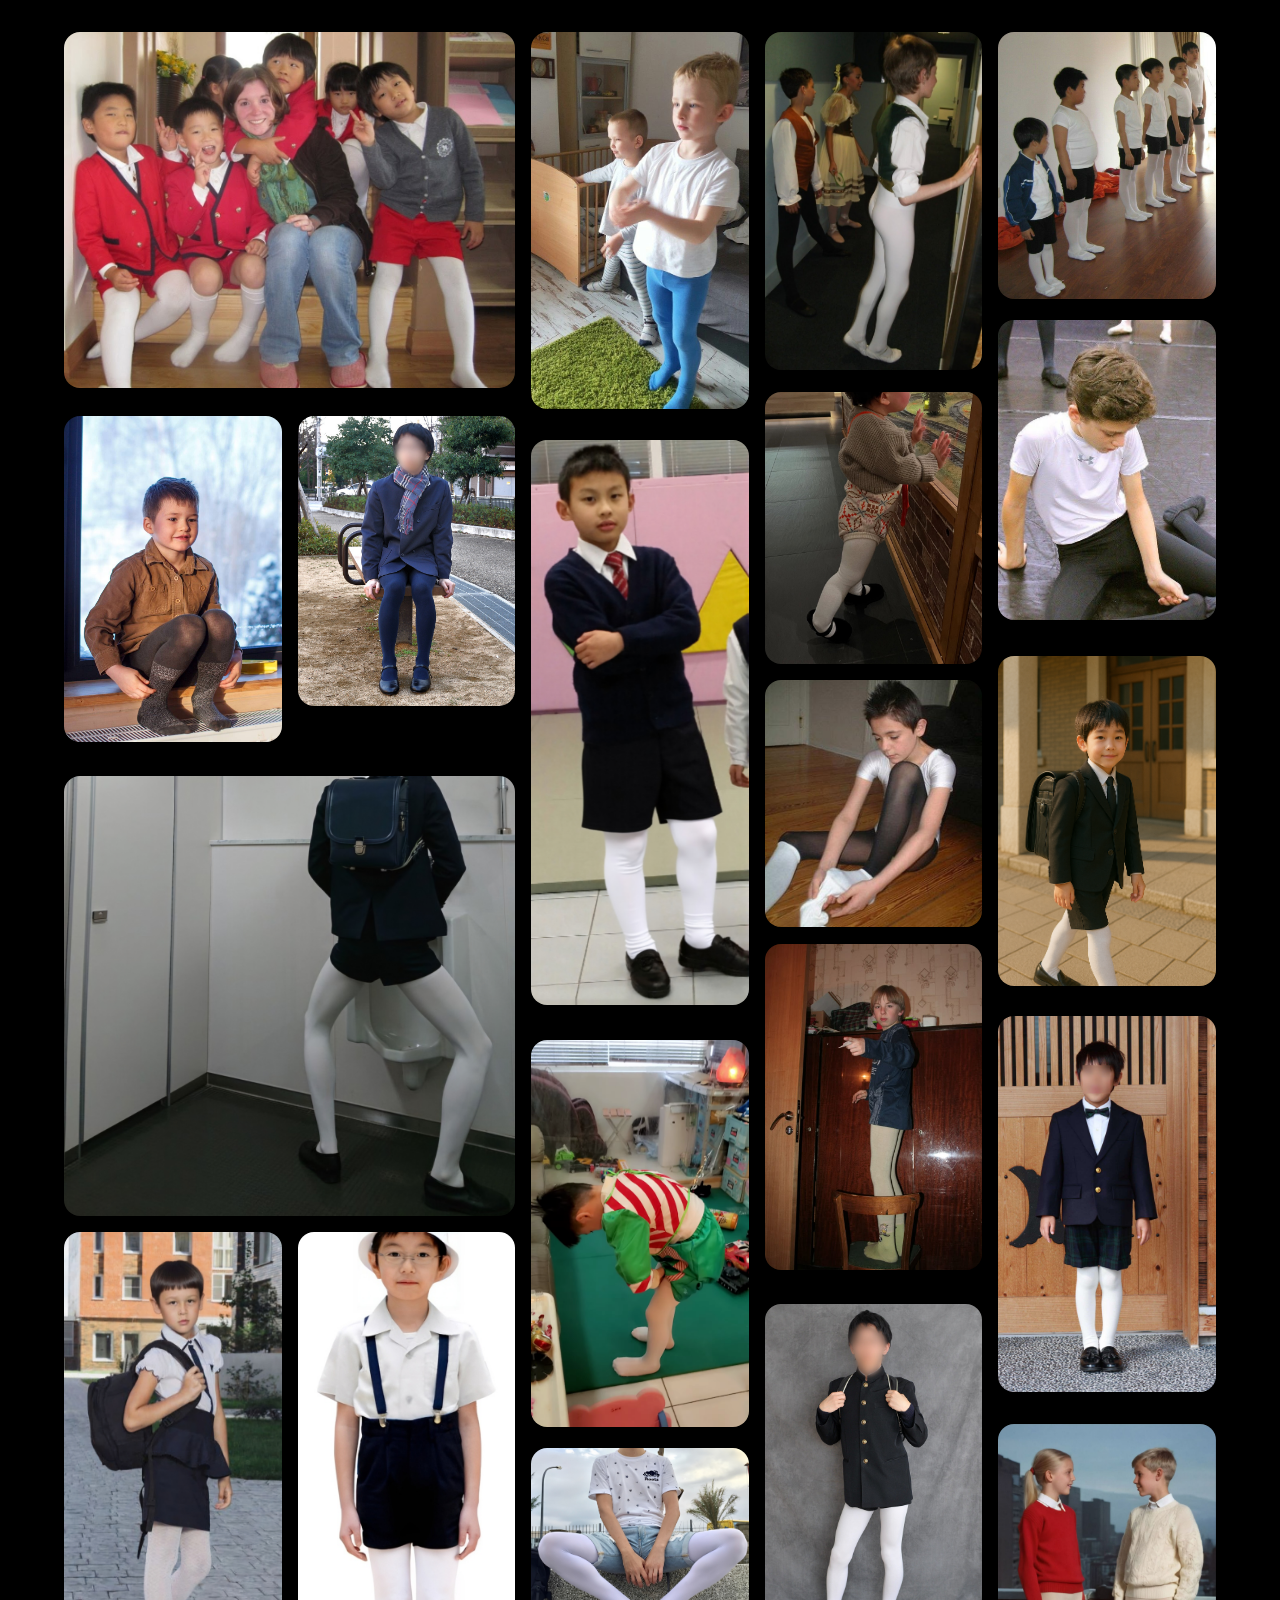
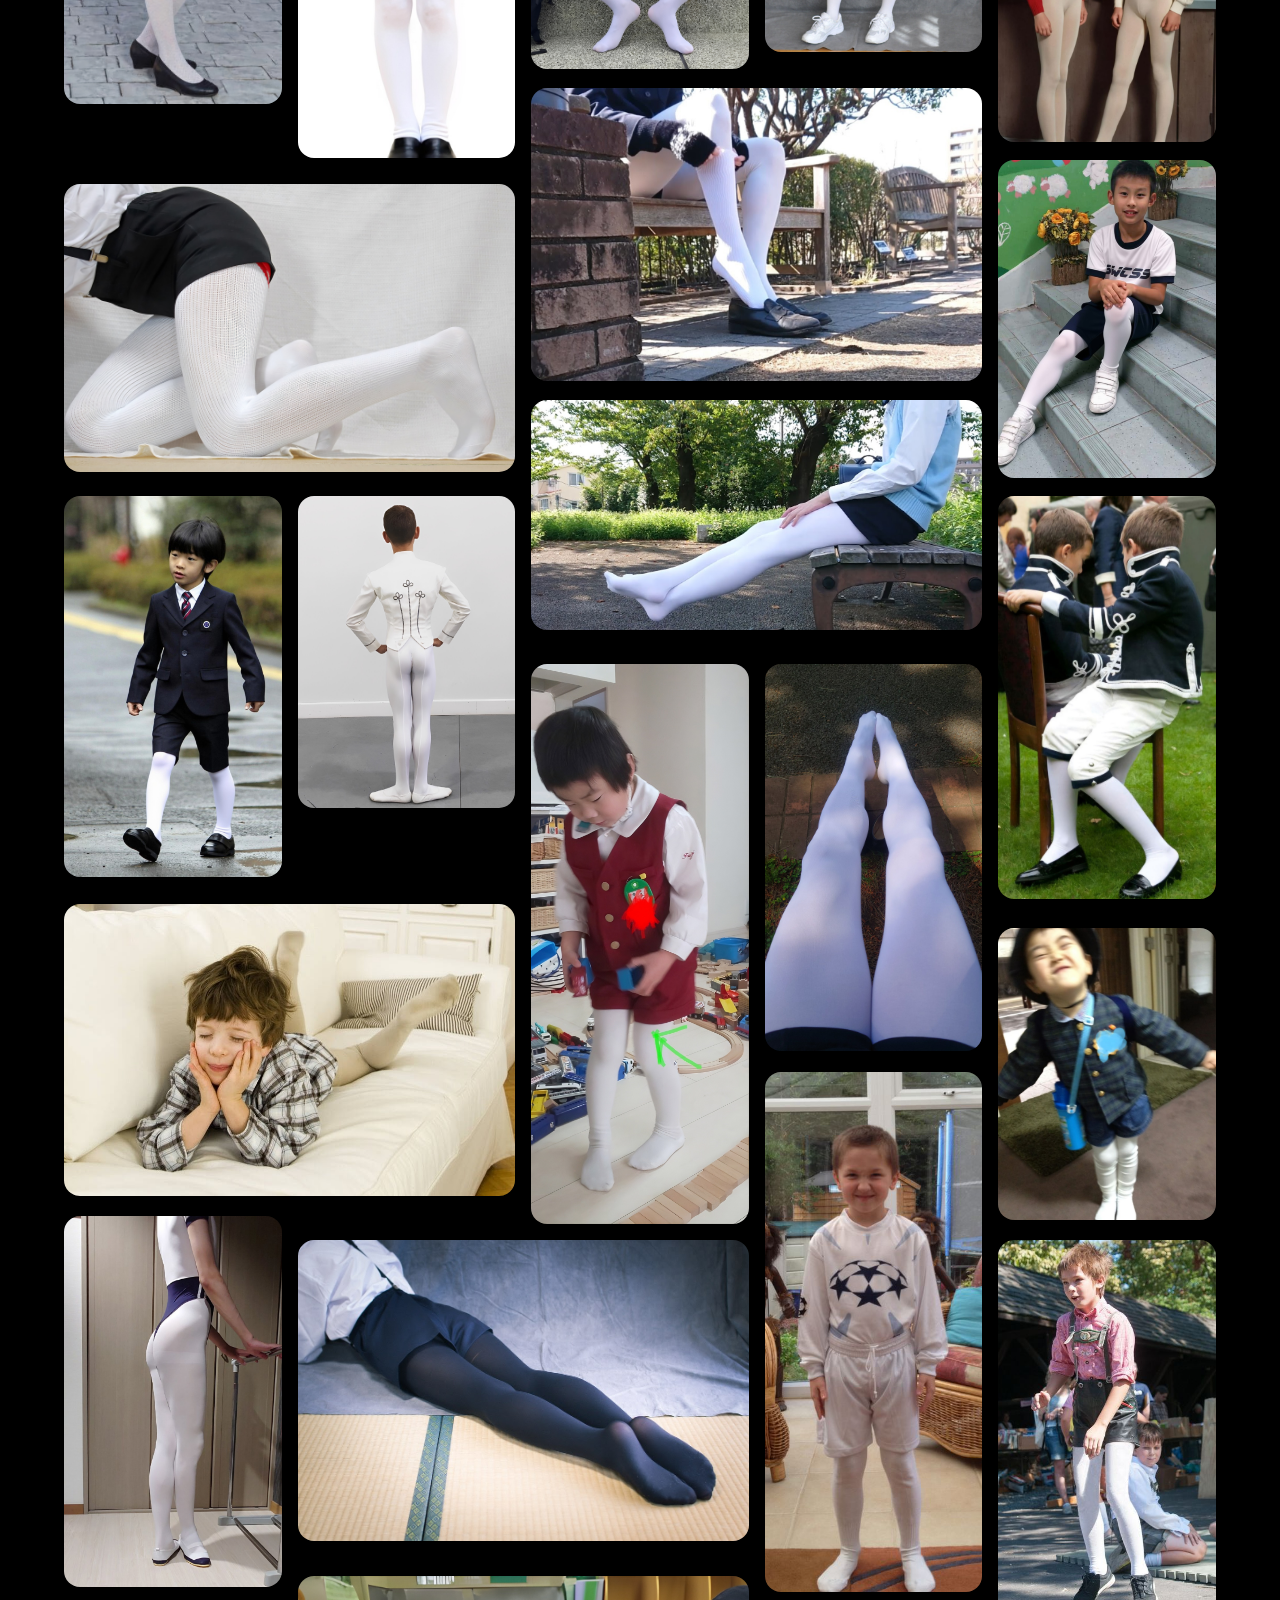
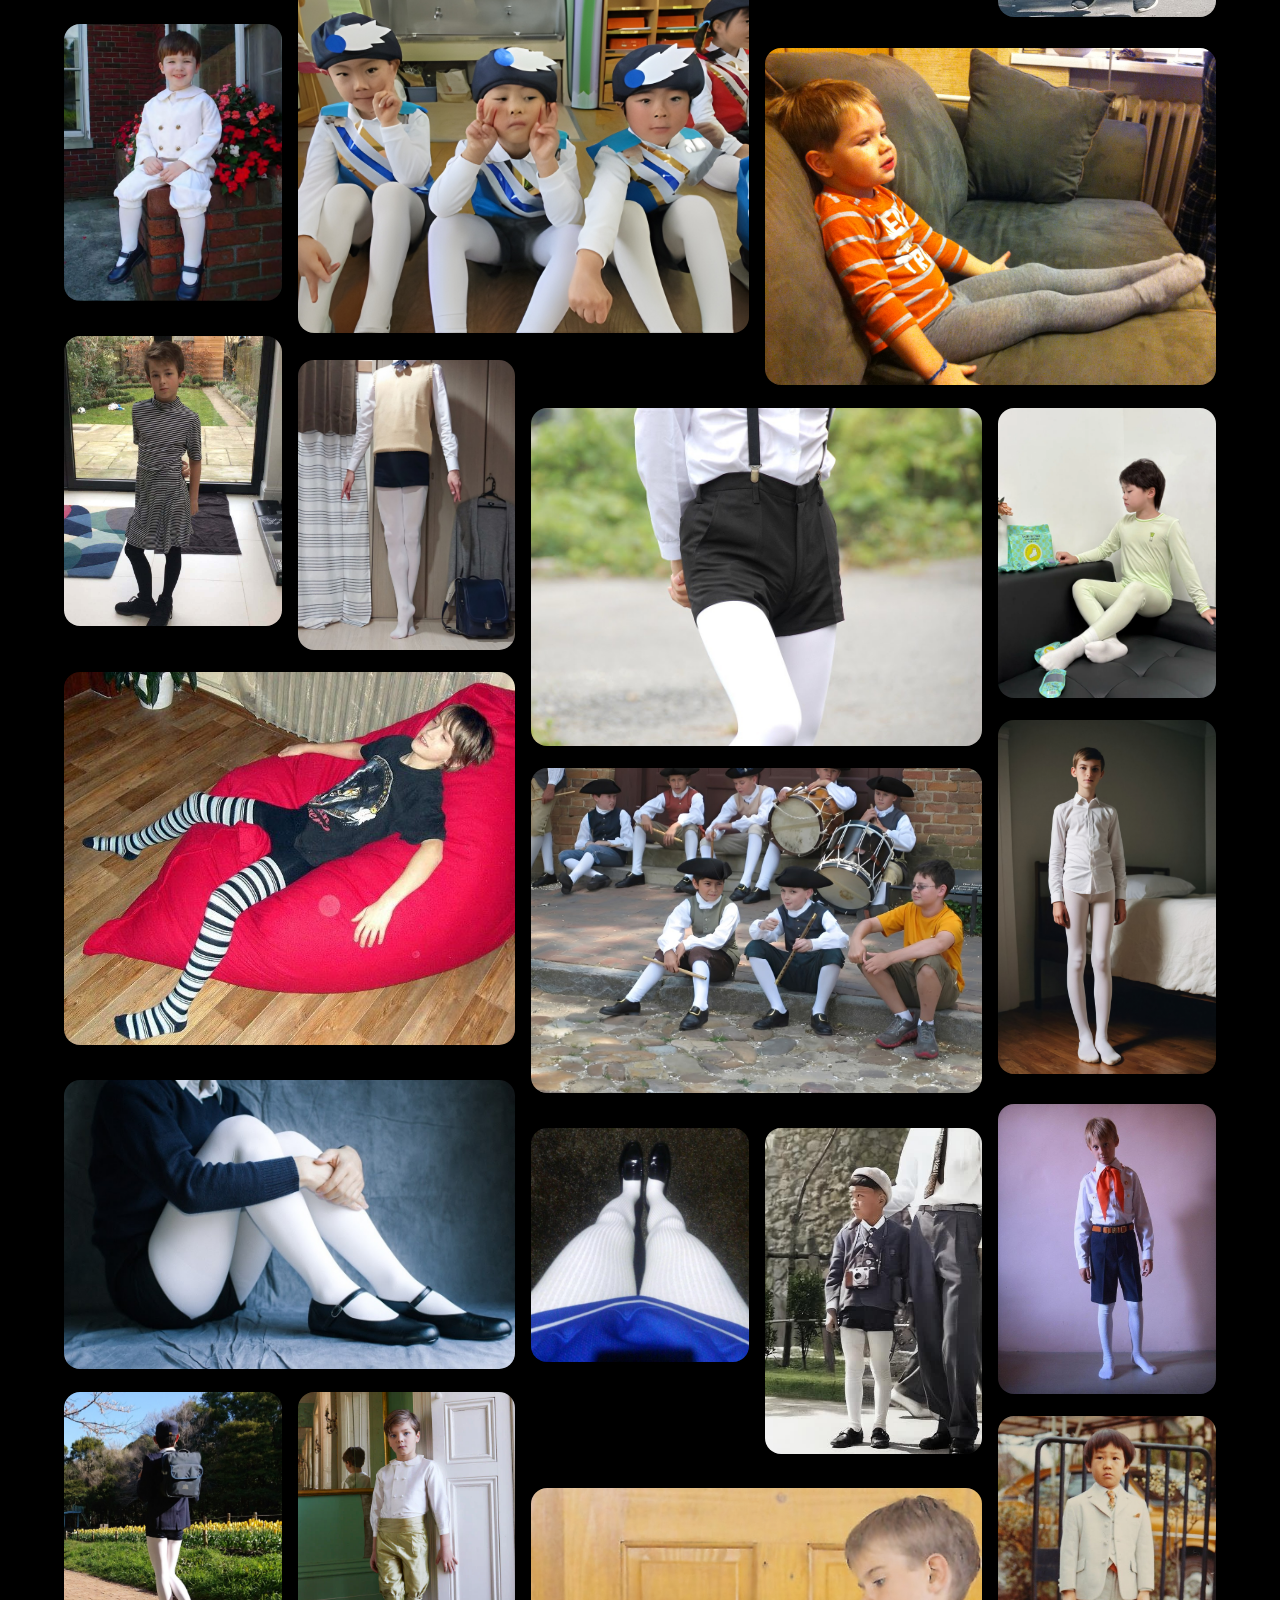
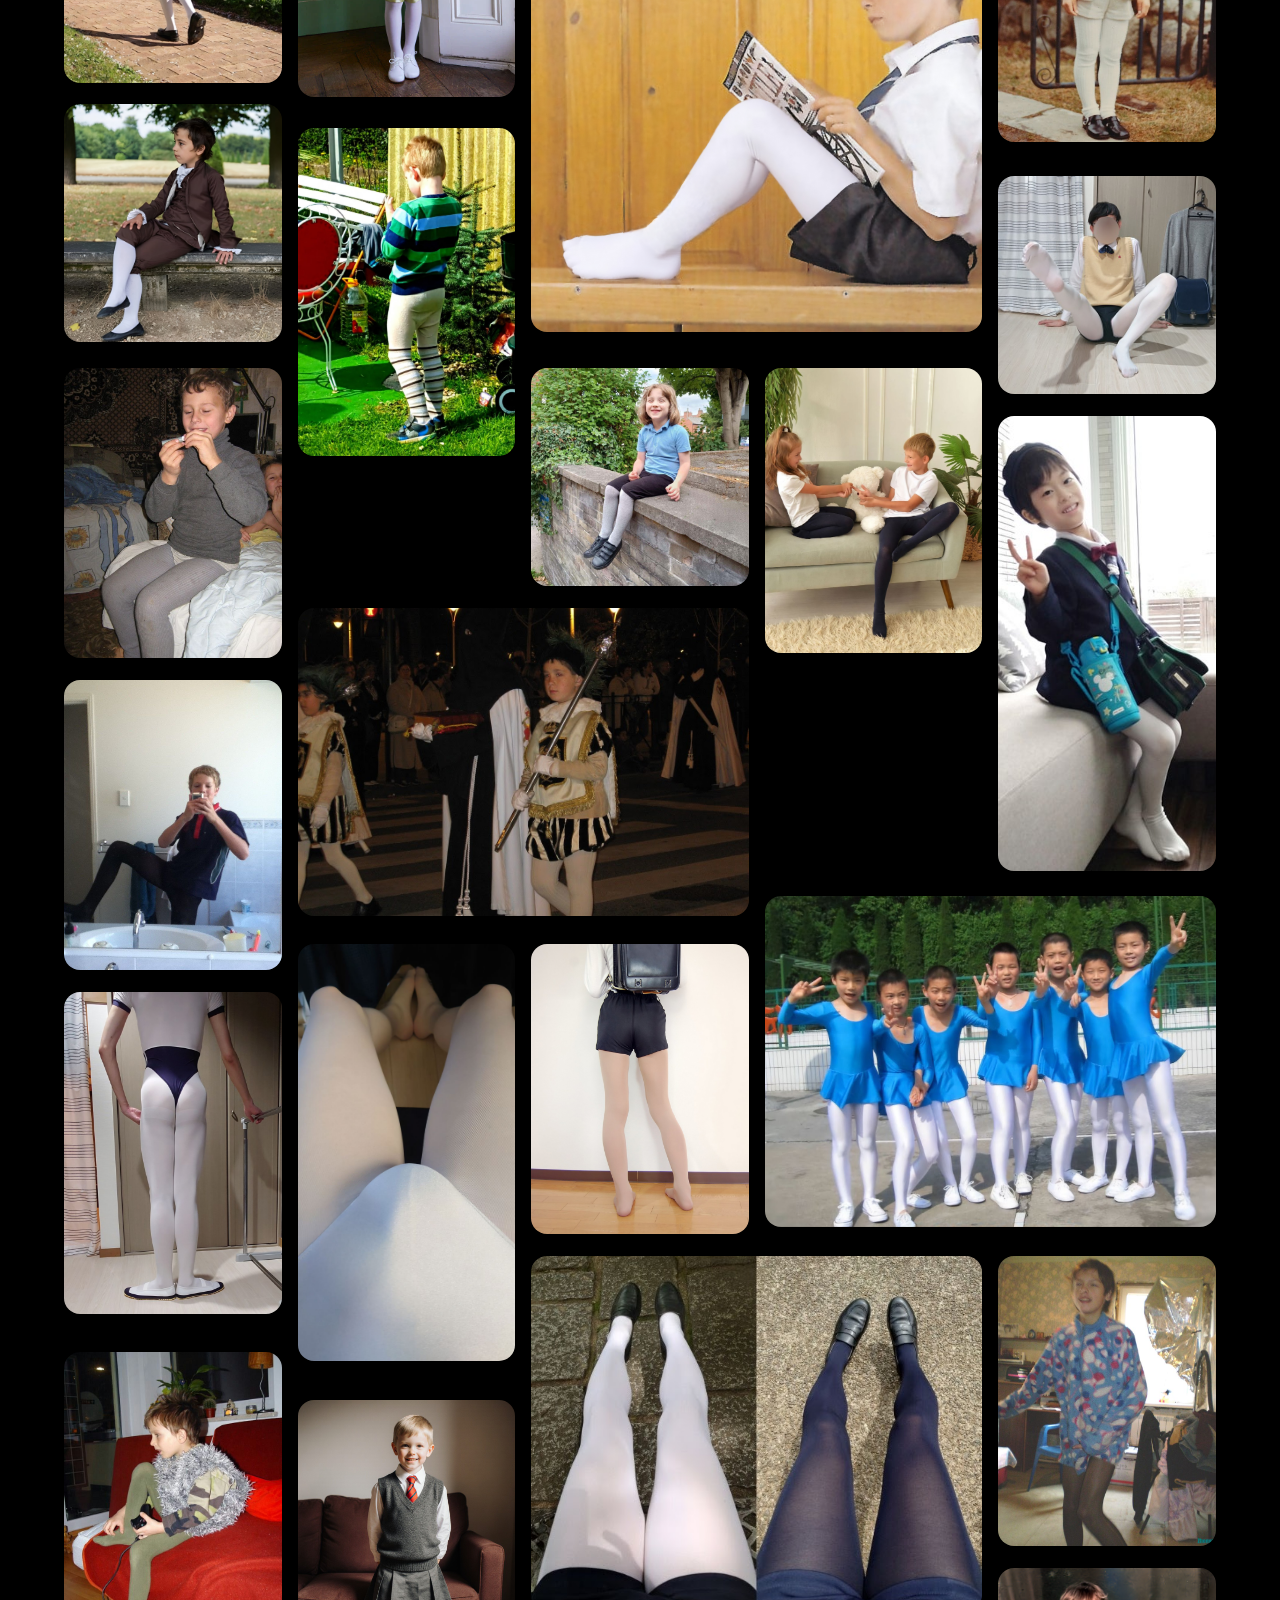
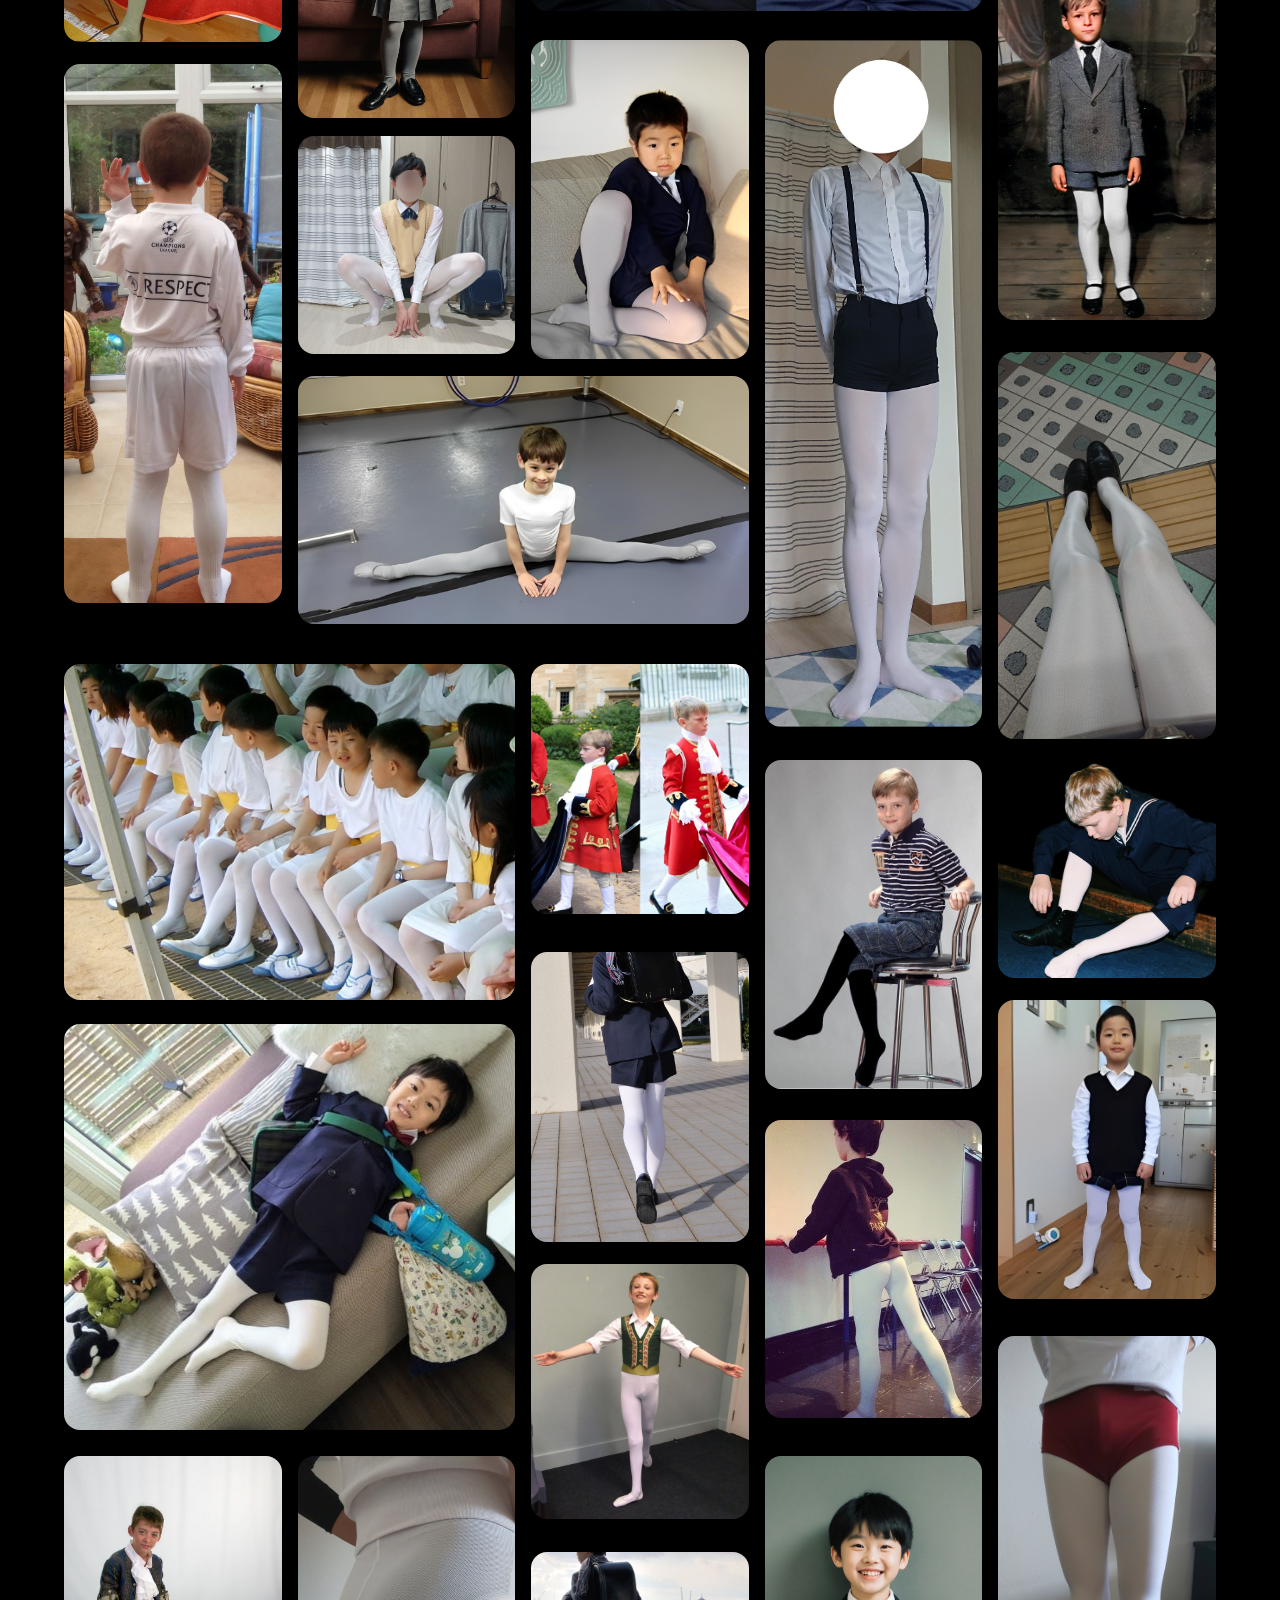
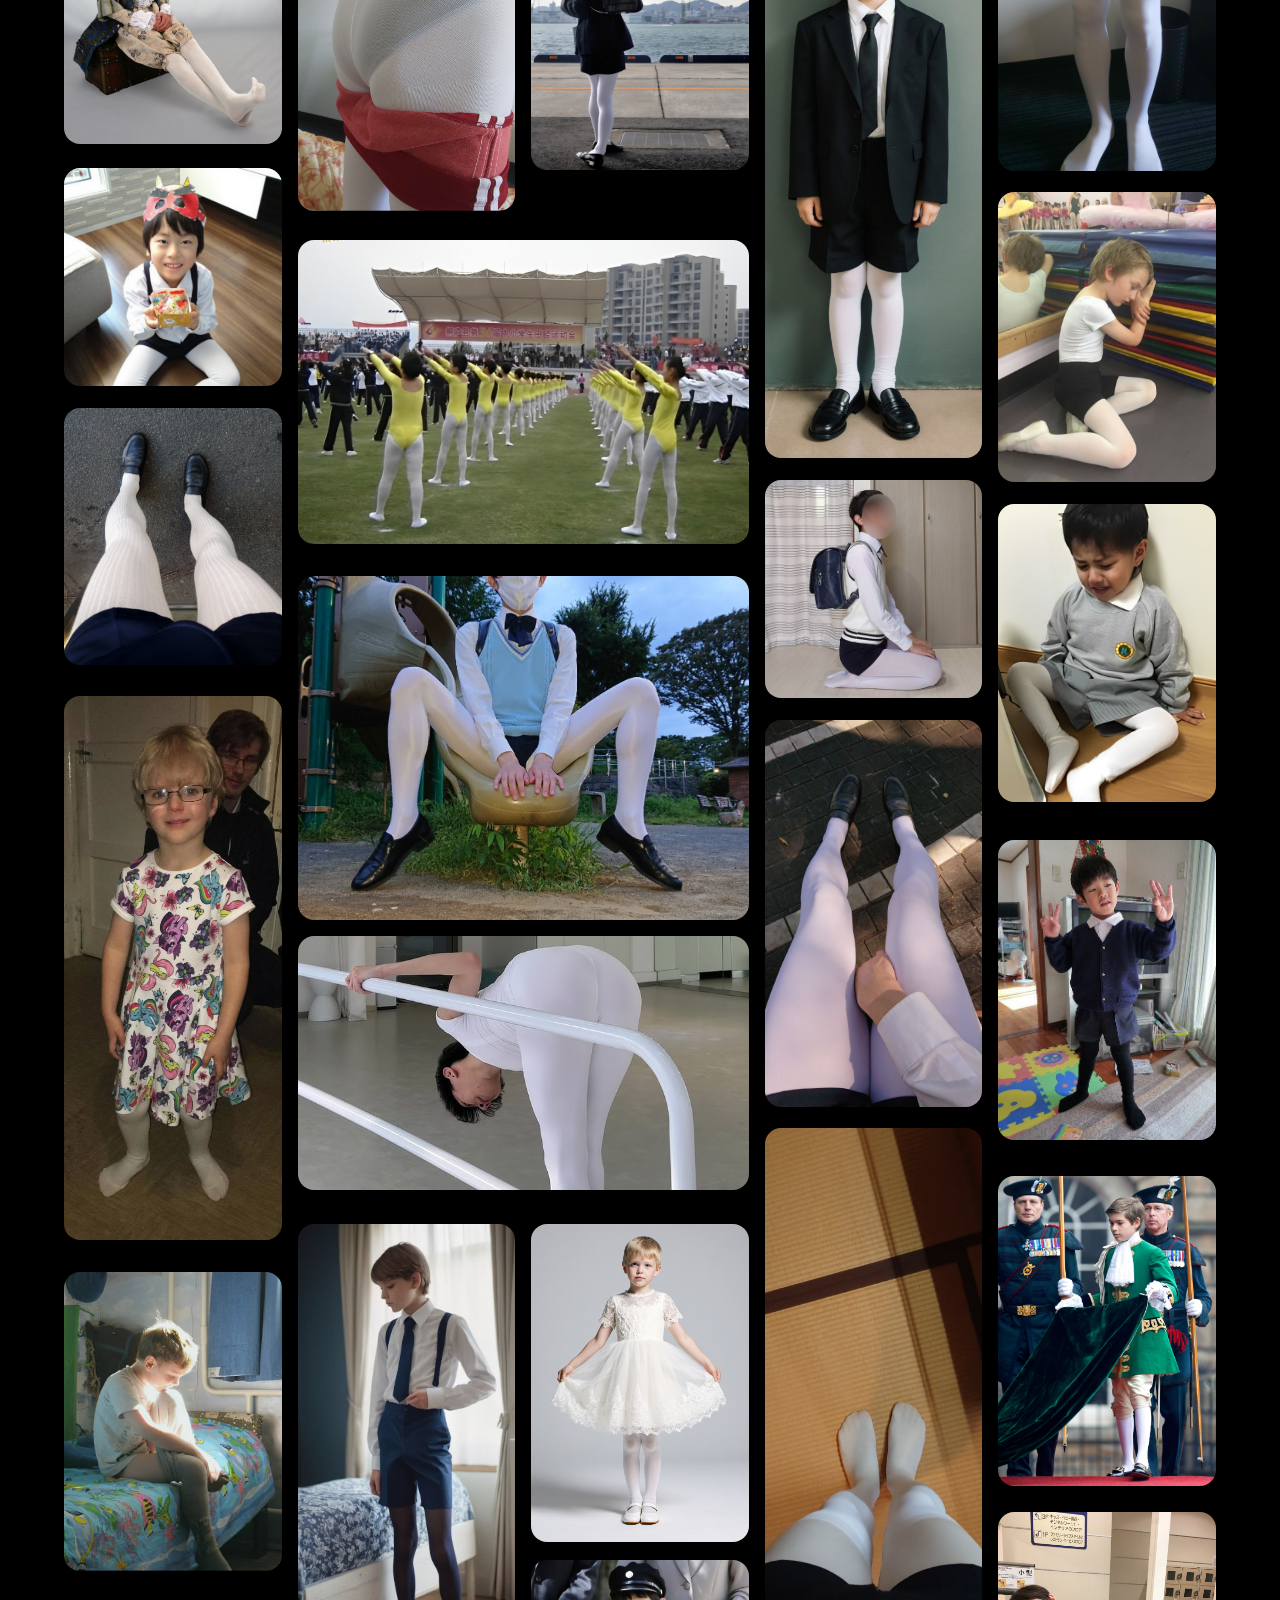
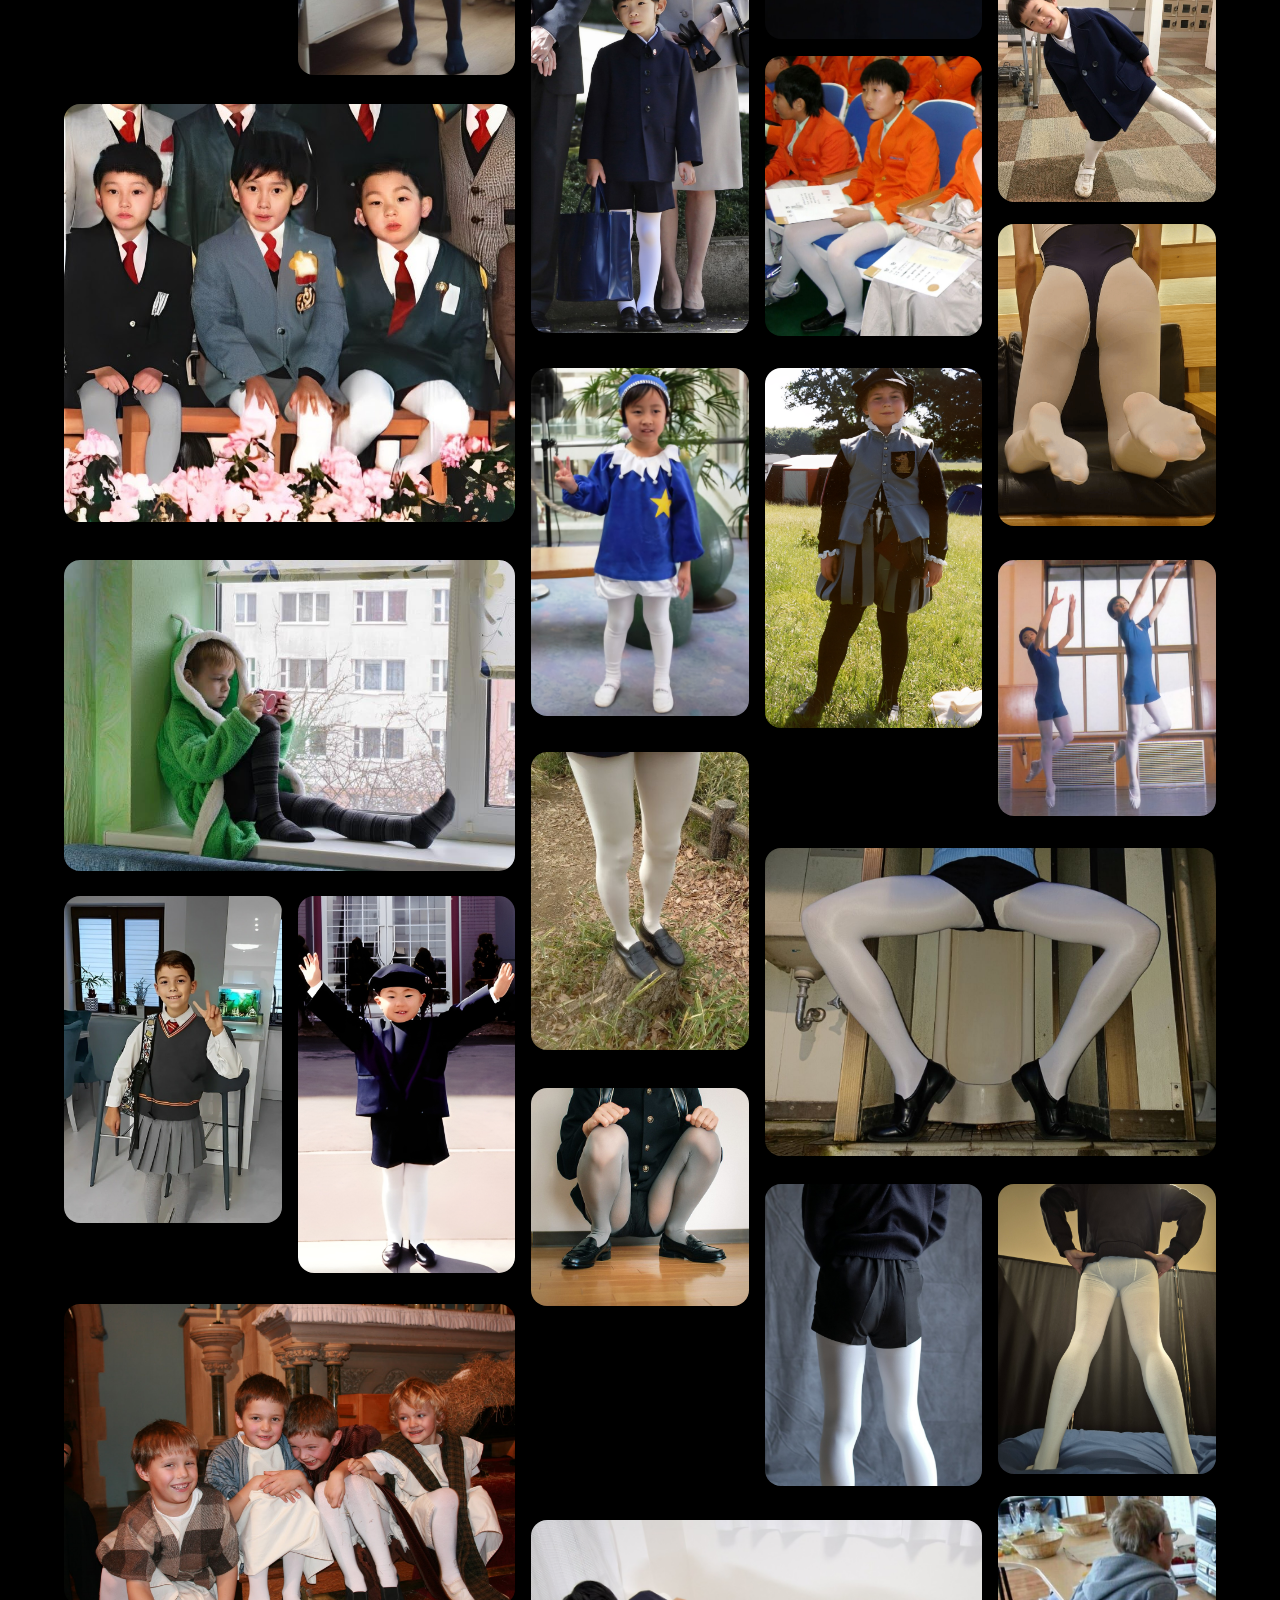
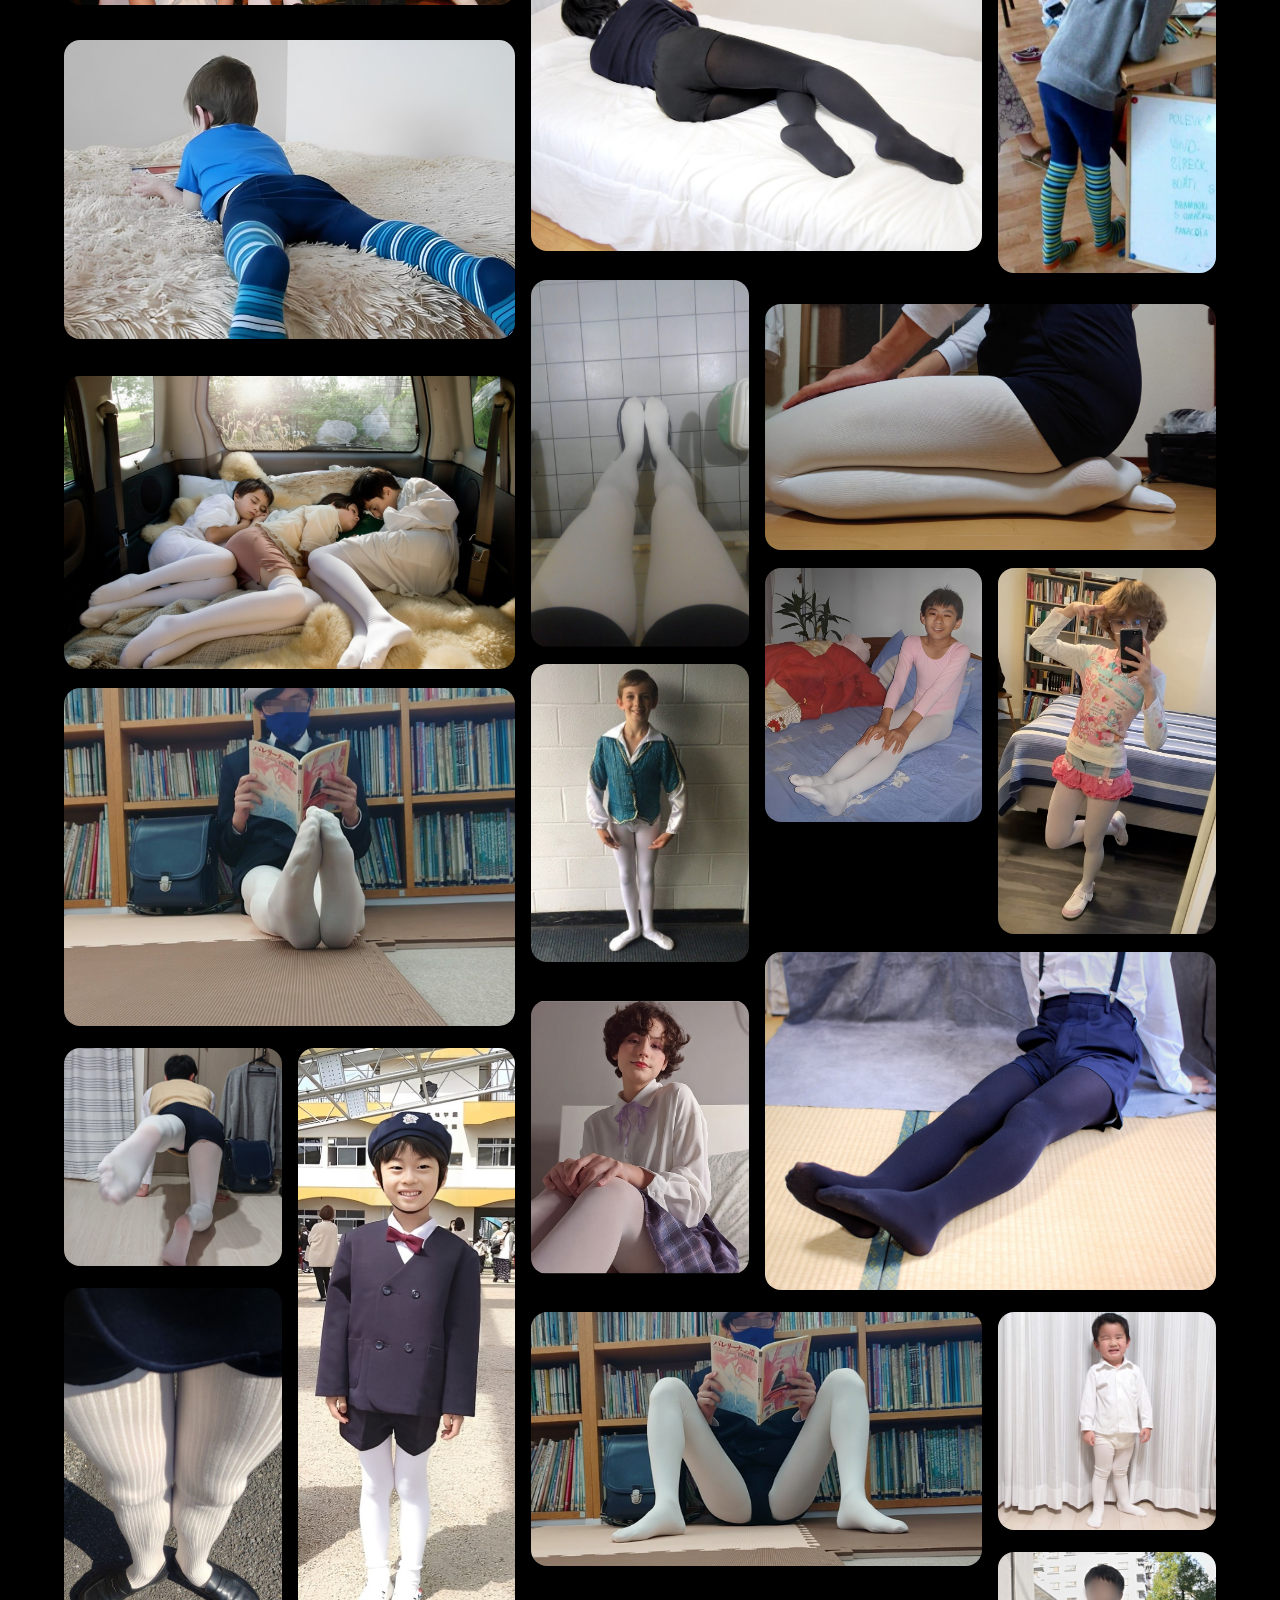
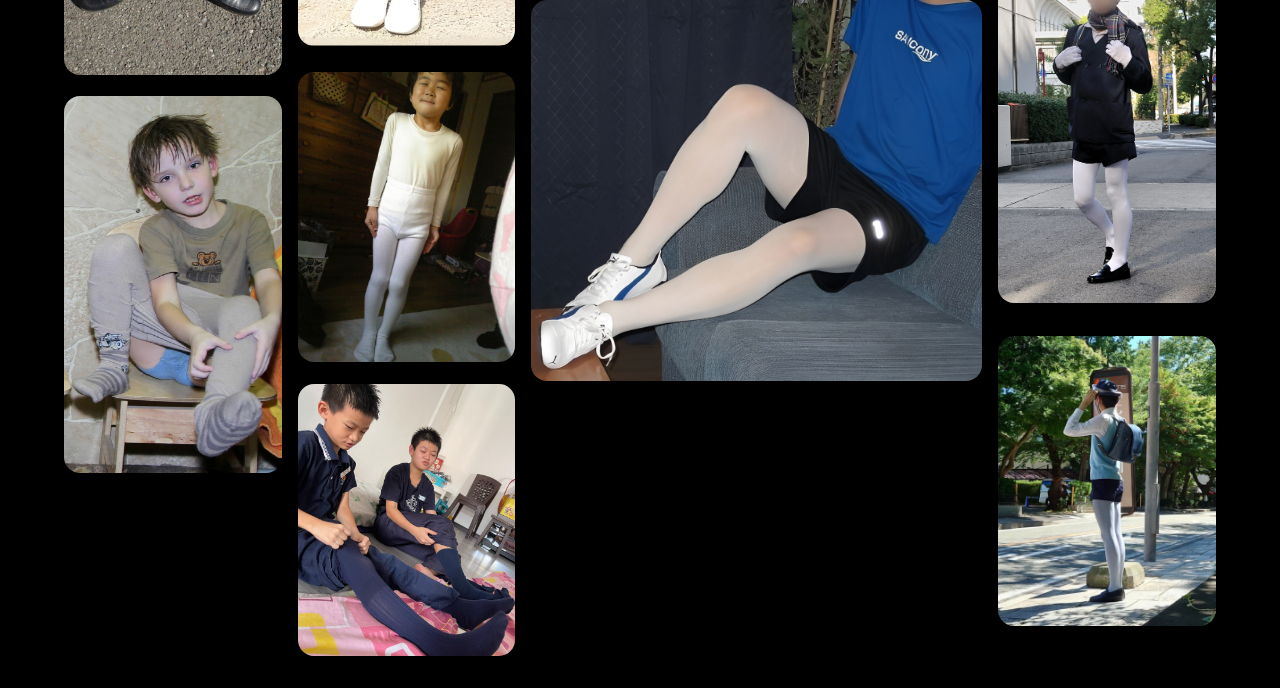
==== index.html @ 7d0222c0 "Update index.html" ====
<!DOCTYPE html>
<html lang="en">
    <head>
        <meta charset="utf-8">
        <meta name="viewport" content="width=device-width, initial-scale=1">
        <title>Boy Tights</title>
        <link rel="icon" type="x-icon" href="/images/icon.png">
        <style>
            * {
                margin: 0;
                padding: 0;
                box-sizing: border-box;
            }

            body {
                background: black;
                font-family: system-ui, sans-serif;
            }

            .app {
                width: 90vw;
                margin: 2rem auto;
            }

            .card {
                display: grid;
                grid-template-columns: repeat(auto-fit, minmax(12rem, 1fr));
                gap: 1rem;
                max-width: clamp(60rem, 90vw, 88rem);
                margin-inline: auto;
                grid-auto-rows: 8px;
                grid-auto-flow: dense;
                will-change: contents;
            }

            .card img {
                width: 100%;
                height: auto;
                display: block;
                border-radius: 1rem;
                transition: transform .2s ease-in-out;
                user-select: none;
                opacity: 1;
            }

            .card img:hover {
                transform: scale(1.025);
                cursor: pointer;
            }

            .landscape {
                grid-column: span 2;
            }

            @media (max-width: 28rem) {
                .landscape {
                    grid-column: span 1;
                }
            }

            .notify {
                position: fixed;
                top: 0;
                left: 50%;
                transform: translate(-50%, -150%);
                background: white;
                color: black;
                padding: .5rem 1.15rem;
                border-radius: 999px;
                box-shadow: 0 8px 20px rgba(0, 0, 0, .35);
                transition: transform 420ms cubic-bezier(.22, .9, .3, 1), opacity 300ms ease;
                opacity: 0;
                z-index: 9999;
                pointer-events: none;
                font-size: .95rem;
                line-height: 1;
                display: inline-flex;
                align-items: center;
                gap: .05rem;
                will-change: transform, opacity;
                font-weight: 400;
            }

            .notify.show {
                transform: translate(-50%, 8px);
                opacity: 1;
            }

            .notify .count {
                font-weight: inherit;
                min-width: 1rem;
                text-align: center;
                display: inline-block;
                font-variant-numeric: tabular-nums;
                font-feature-settings: "tnum";
            }

            @media (max-width: 420px) {
                .notify {
                    font-size: .85rem;
                    padding: .45rem .9rem;
                }
            }
        </style>
    </head>
    <body>
        <div class="app">
            <div class="card">
                <img src="/images/img-00001.jpg">
                <img src="/images/img-00002.png">
                <img src="/images/img-00003.jpg">
                <img src="/images/img-00004.jpg">
                <img src="/images/img-00005.png">
                <img src="/images/img-00006.png">
                <img src="/images/img-00007.jpg">
                <img src="/images/img-00008.jpg">
                <img src="/images/img-00009.png">
                <img src="/images/img-00010.jpg">
                <img src="/images/img-00011.jpg">
                <img src="/images/img-00012.jpg">
                <img src="/images/img-00013.png">
                <img src="/images/img-00014.png">
                <img src="/images/img-00015.png">
                <img src="/images/img-00016.png">
                <img src="/images/img-00017.png">
                <img src="/images/img-00018.png">
                <img src="/images/img-00019.jpg">
                <img src="/images/img-00020.png">
                <img src="/images/img-00021.png">
                <img src="/images/img-00022.jpg">
                <img src="/images/img-00023.png">
                <img src="/images/img-00024.jpg">
                <img src="/images/img-00025.png">
                <img src="/images/img-00026.png">
                <img src="/images/img-00027.png">
                <img src="/images/img-00028.jpg">
                <img src="/images/img-00029.png">
                <img src="/images/img-00030.png">
                <img src="/images/img-00031.png">
                <img src="/images/img-00032.png">
                <img src="/images/img-00033.png">
                <img src="/images/img-00034.png">
                <img src="/images/img-00035.jpg">
                <img src="/images/img-00036.png">
                <img src="/images/img-00037.png">
                <img src="/images/img-00038.png">
                <img src="/images/img-00039.png">
                <img src="/images/img-00040.jpg">
                <img src="/images/img-00041.png">
                <img src="/images/img-00042.jpg">
                <img src="/images/img-00043.png">
                <img src="/images/img-00044.png">
                <img src="/images/img-00045.png">
                <img src="/images/img-00046.jpg">
                <img src="/images/img-00047.png">
                <img src="/images/img-00048.png">
                <img src="/images/img-00049.png">
                <img src="/images/img-00050.png">
                <img src="/images/img-00051.png">
                <img src="/images/img-00052.jpg">
                <img src="/images/img-00053.jpg">
                <img src="/images/img-00054.png">
                <img src="/images/img-00055.jpg">
                <img src="/images/img-00056.jpg">
                <img src="/images/img-00057.jpg">
                <img src="/images/img-00058.png">
                <img src="/images/img-00059.png">
                <img src="/images/img-00060.png">
                <img src="/images/img-00061.jpg">
                <img src="/images/img-00062.png">
                <img src="/images/img-00063.png">
                <img src="/images/img-00064.png">
                <img src="/images/img-00065.jpg">
                <img src="/images/img-00066.png">
                <img src="/images/img-00067.jpg">
                <img src="/images/img-00068.jpg">
                <img src="/images/img-00069.jpg">
                <img src="/images/img-00070.png">
                <img src="/images/img-00071.png">
                <img src="/images/img-00072.png">
                <img src="/images/img-00073.png">
                <img src="/images/img-00074.jpg">
                <img src="/images/img-00075.png">
                <img src="/images/img-00076.png">
                <img src="/images/img-00077.png">
                <img src="/images/img-00078.png">
                <img src="/images/img-00079.png">
                <img src="/images/img-00080.png">
                <img src="/images/img-00081.jpg">
                <img src="/images/img-00082.jpg">
                <img src="/images/img-00083.jpg">
                <img src="/images/img-00084.jpg">
                <img src="/images/img-00085.jpg">
                <img src="/images/img-00086.jpg">
                <img src="/images/img-00087.jpg">
                <img src="/images/img-00088.jpg">
                <img src="/images/img-00089.jpg">
                <img src="/images/img-00090.jpg">
                <img src="/images/img-00091.jpg">
                <img src="/images/img-00092.jpg">
                <img src="/images/img-00093.jpg">
                <img src="/images/img-00094.jpg">
                <img src="/images/img-00095.jpg">
                <img src="/images/img-00096.jpg">
                <img src="/images/img-00097.jpg">
                <img src="/images/img-00098.jpg">
                <img src="/images/img-00099.jpg">
                <img src="/images/img-00100.jpg">
                <img src="/images/img-00101.jpg">
                <img src="/images/img-00102.jpg">
                <img src="/images/img-00103.jpg">
                <img src="/images/img-00104.jpg">
                <img src="/images/img-00105.jpg">
                <img src="/images/img-00106.jpg">
                <img src="/images/img-00107.jpg">
                <img src="/images/img-00108.jpg">
                <img src="/images/img-00109.jpg">
                <img src="/images/img-00110.jpg">
                <img src="/images/img-00111.jpg">
                <img src="/images/img-00112.jpg">
                <img src="/images/img-00113.jpg">
                <img src="/images/img-00114.jpg">
                <img src="/images/img-00115.jpg">
                <img src="/images/img-00116.jpg">
                <img src="/images/img-00117.jpg">
                <img src="/images/img-00118.jpg">
                <img src="/images/img-00119.jpg">
                <img src="/images/img-00120.png">
                <img src="/images/img-00121.jpg">
                <img src="/images/img-00122.jpg">
                <img src="/images/img-00123.jpg">
                <img src="/images/img-00124.jpg">
                <img src="/images/img-00125.jpg">
                <img src="/images/img-00126.jpg">
                <img src="/images/img-00127.png">
                <img src="/images/img-00128.jpg">
                <img src="/images/img-00129.jpg">
                <img src="/images/img-00130.jpg">
                <img src="/images/img-00131.jpg">
                <img src="/images/img-00132.jpg">
                <img src="/images/img-00133.jpg">
                <img src="/images/img-00134.jpg">
                <img src="/images/img-00135.jpg">
                <img src="/images/img-00136.jpg">
                <img src="/images/img-00137.jpg">
                <img src="/images/img-00138.jpg">
                <img src="/images/img-00139.jpg">
                <img src="/images/img-00140.png">
                <img src="/images/img-00141.jpg">
                <img src="/images/img-00142.jpg">
                <img src="/images/img-00143.png">
                <img src="/images/img-00144.png">
                <img src="/images/img-00145.jpg">
                <img src="/images/img-00146.jpg">
                <img src="/images/img-00147.jpg">
                <img src="/images/img-00148.png">
        </div>
        <div id="notify" class="notify" role="status" aria-live="polite" aria-atomic="true" hidden>
            <span id="notify-text">Loading complete. Shuffling content in:</span>
            <span id="notify-count" class="count">3</span>
            <span id="notify-suffix">s</span>
        </div>
        <script>
            document.addEventListener('DOMContentLoaded', () => {
                const parent = document.querySelector('.card');
                if (!parent) return;
                const initialImgs = Array.from(parent.querySelectorAll('img'));
                const total = initialImgs.length;
                const pool = initialImgs.map(img => {
                    try {
                        parent.removeChild(img);
                    } catch (e) {
                        /* ignore */ }
                    img.dataset._inserted = 'false';
                    return img;
                });
                const rand = () => {
                    if (window.crypto && crypto.getRandomValues) {
                        return crypto.getRandomValues(new Uint32Array(1))[0] / (0xFFFFFFFF + 1);
                    }
                    return Math.random();
                };

                function layoutAll() {
                    const style = getComputedStyle(parent);
                    const rowHeight = parseFloat(style.getPropertyValue('grid-auto-rows')) || 8;
                    let gapVal = style.getPropertyValue('gap') || style.getPropertyValue('grid-row-gap') || '0';
                    if (gapVal.indexOf(' ') !== -1) gapVal = gapVal.split(' ')[0];
                    const gap = parseFloat(gapVal) || 0;
                    let cols = 1;
                    const template = style.getPropertyValue('grid-template-columns');
                    if (template && template !== 'none') {
                        cols = template.trim().split(/\s+/).length;
                    } else {
                        const parentW = parent.getBoundingClientRect().width || parent.clientWidth || 1;
                        const minColPx = parseFloat(getComputedStyle(document.documentElement).fontSize || 16) * 12;
                        cols = Math.max(1, Math.floor(parentW / Math.max(1, minColPx)));
                    }
                    const imgs = Array.from(parent.querySelectorAll('img'));
                    imgs.forEach(img => {
                        const nw = img.naturalWidth || img.width || 0;
                        const nh = img.naturalHeight || img.height || 0;
                        if (nw > nh && cols >= 2) {
                            img.classList.add('landscape');
                            img.style.gridColumn = 'span 2';
                        } else {
                            img.classList.remove('landscape');
                            img.style.gridColumn = 'span 1';
                        }
                        const renderedH = Math.ceil(img.getBoundingClientRect().height) || 0;
                        const h = renderedH || Math.ceil((nh && nw) ? (img.clientWidth * (nh / nw)) : img.clientHeight || 1);
                        const span = Math.max(1, Math.ceil((h + gap) / (rowHeight + gap)));
                        img.style.gridRowEnd = 'span ' + span;
                    });
                }

                function waitForSingleImageLoad(img) {
                    return new Promise(resolve => {
                        if (img.complete && img.naturalHeight !== 0) {
                            return resolve(true);
                        }
                        const onDone = (ev) => {
                            img.removeEventListener('load', onDone);
                            img.removeEventListener('error', onDone);
                            resolve(ev.type === 'load');
                        };
                        img.addEventListener('load', onDone);
                        img.addEventListener('error', onDone);
                    });
                }
                let loadedCount = 0;

                function onOneLoaded(img) {
                    img.dataset._inserted = 'true';
                    const w = img.naturalWidth || img.width || 1;
                    const h = img.naturalHeight || img.height || 1;
                    try {
                        img.setAttribute('width', w);
                        img.setAttribute('height', h);
                    } catch (e) {
                        /* ignore */ }
                    img.style.aspectRatio = `${w}/${h}`;
                    img.style.opacity = '0';
                    const existingTransformTransition = 'transform .2s ease-in-out';
                    img.style.transition = `opacity .5s ease, ${existingTransformTransition}`;
                    parent.appendChild(img);
                    layoutAll();
                    requestAnimationFrame(() => {
                        img.style.opacity = '1';
                        setTimeout(layoutAll, 60);
                    });
                    loadedCount++;
                    if (loadedCount === total) {
                        showNotificationAndShuffle();
                    }
                }

                function onOneFailed(img) {
                    console.warn('Image failed to load, skipping append:', img.src);
                    loadedCount++;
                    if (loadedCount === total) {
                        showNotificationAndShuffle();
                    }
                }

                function revealWhenLoaded(img) {
                    return waitForSingleImageLoad(img).then(loaded => {
                        if (loaded) {
                            onOneLoaded(img);
                        } else {
                            onOneFailed(img);
                        }
                    });
                }

                function shuffleInsertedImages() {
                    const imgs = Array.from(parent.querySelectorAll('img'));
                    for (let i = imgs.length - 1; i > 0; i--) {
                        const j = Math.floor(rand() * (i + 1));
                        [imgs[i], imgs[j]] = [imgs[j], imgs[i]];
                    }
                    imgs.forEach(img => parent.appendChild(img));
                }
                pool.forEach(img => {
                    revealWhenLoaded(img);
                });
                let resizeTimer = null;
                window.addEventListener('resize', () => {
                    clearTimeout(resizeTimer);
                    resizeTimer = setTimeout(layoutAll, 120);
                });
                layoutAll();
                const notify = document.getElementById('notify');
                const notifyCountEl = document.getElementById('notify-count');
                const notifyText = document.getElementById('notify-text');
                const notifySuffix = document.getElementById('notify-suffix');
                let notifInterval = null;
                let notifShown = false;

                function showNotificationAndShuffle() {
                    if (!notify) {
                        shuffleInsertedImages();
                        layoutAll();
                        return;
                    }
                    clearInterval(notifInterval);
                    let countdown = 3;
                    notifyCountEl.textContent = countdown;
                    notifyText.textContent = 'Loading complete; shuffling content in';
                    notifySuffix.textContent = 's';
                    notify.hidden = false;
                    requestAnimationFrame(() => {
                        notify.classList.add('show');
                        notifShown = true;
                    });
                    notifInterval = setInterval(() => {
                        countdown--;
                        if (countdown <= 0) {
                            clearInterval(notifInterval);
                            notifyCountEl.textContent = '0';
                            setTimeout(() => {
                                shuffleInsertedImages();
                                layoutAll();
                                requestAnimationFrame(() => {
                                    notify.classList.remove('show');
                                });
                                setTimeout(() => {
                                    notify.hidden = true;
                                    notifShown = false;
                                }, 500);
                            }, 120);
                        } else {
                            notifyCountEl.textContent = String(countdown);
                        }
                    }, 1000);
                }
            });
        </script>
    </body>
</html>
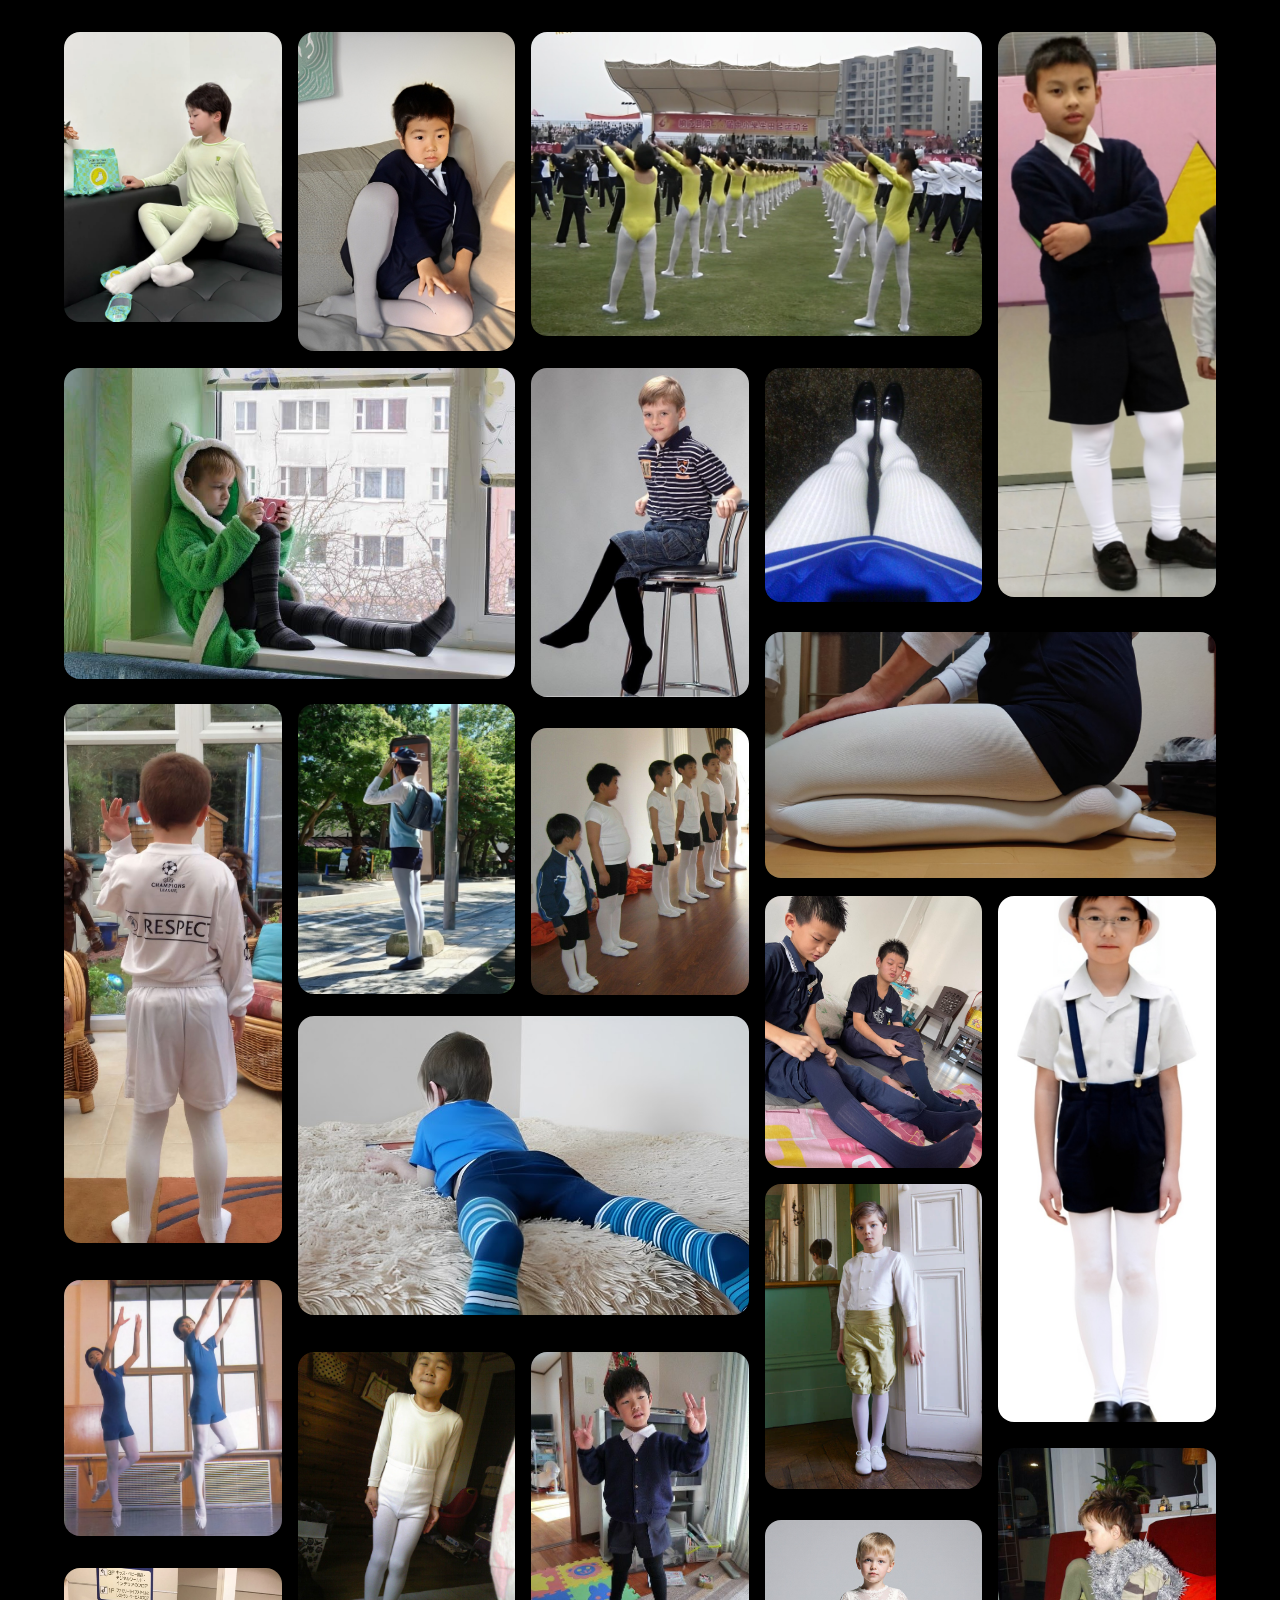
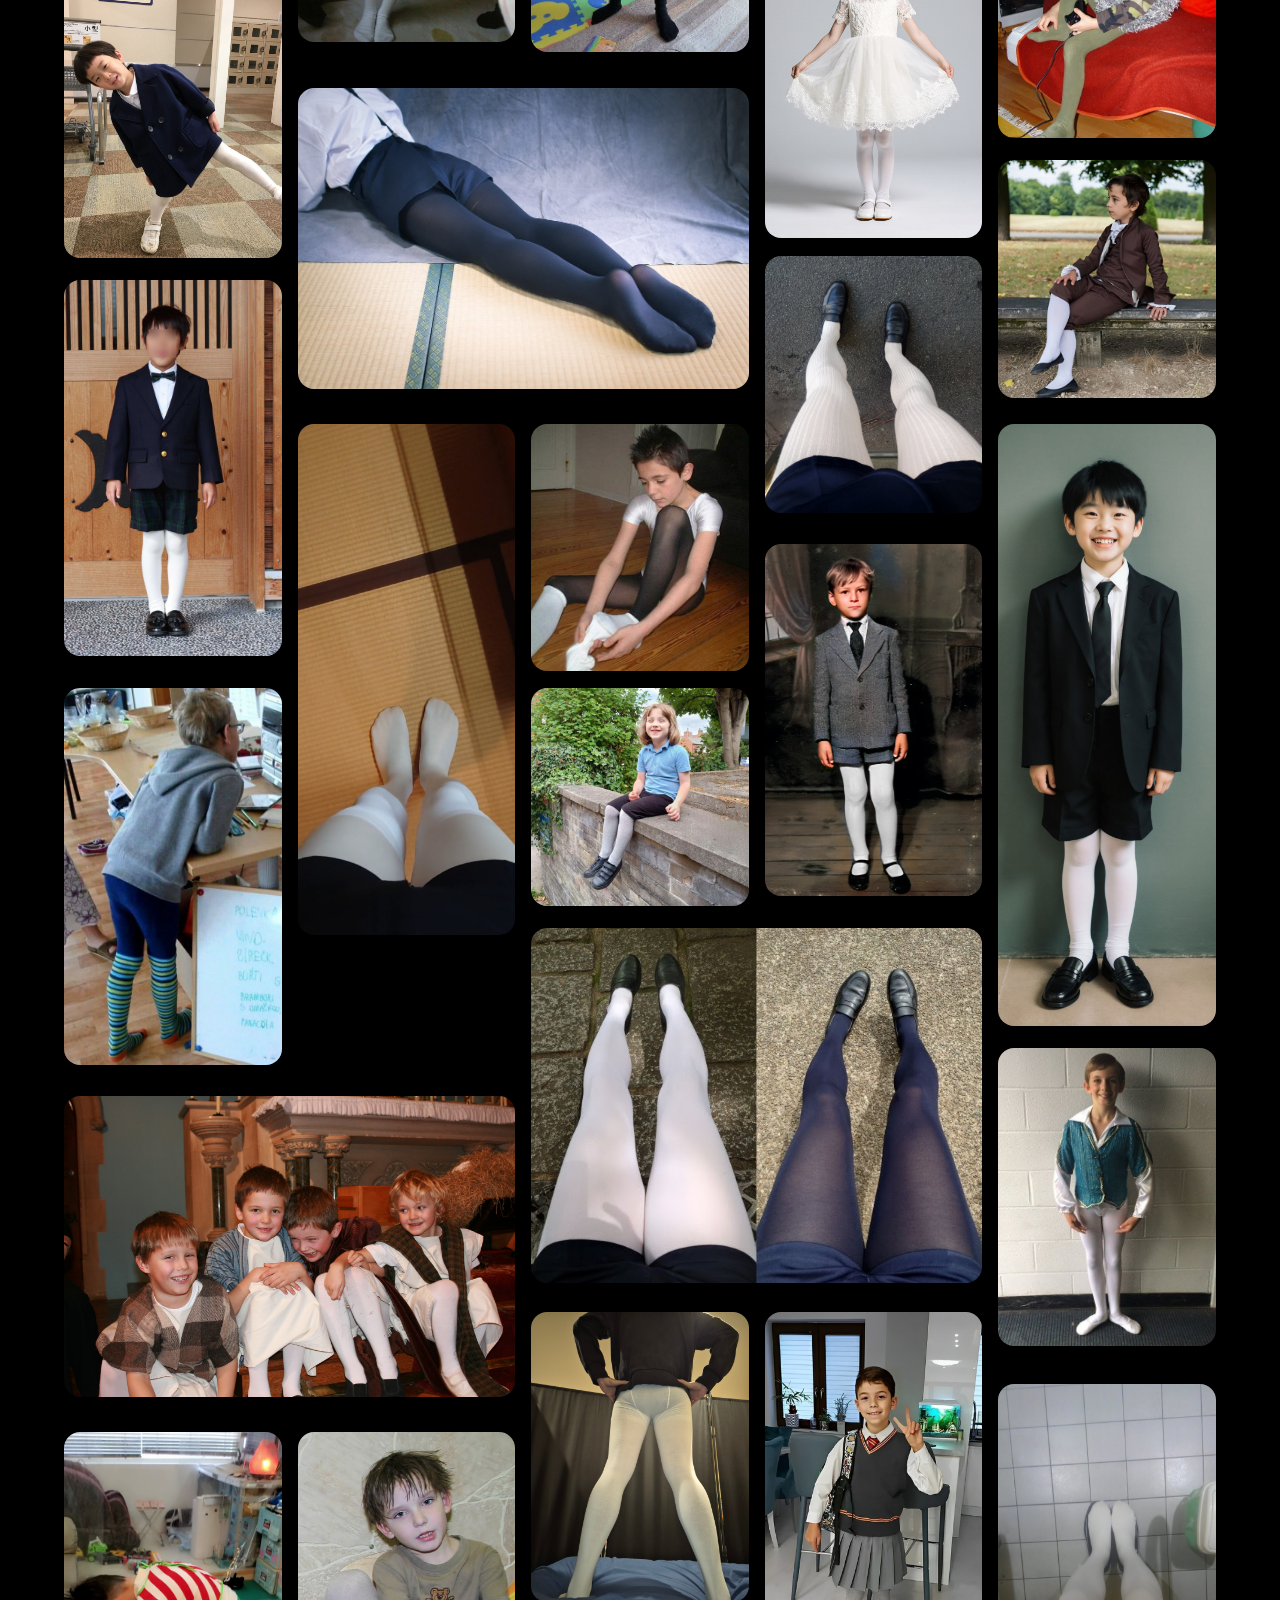
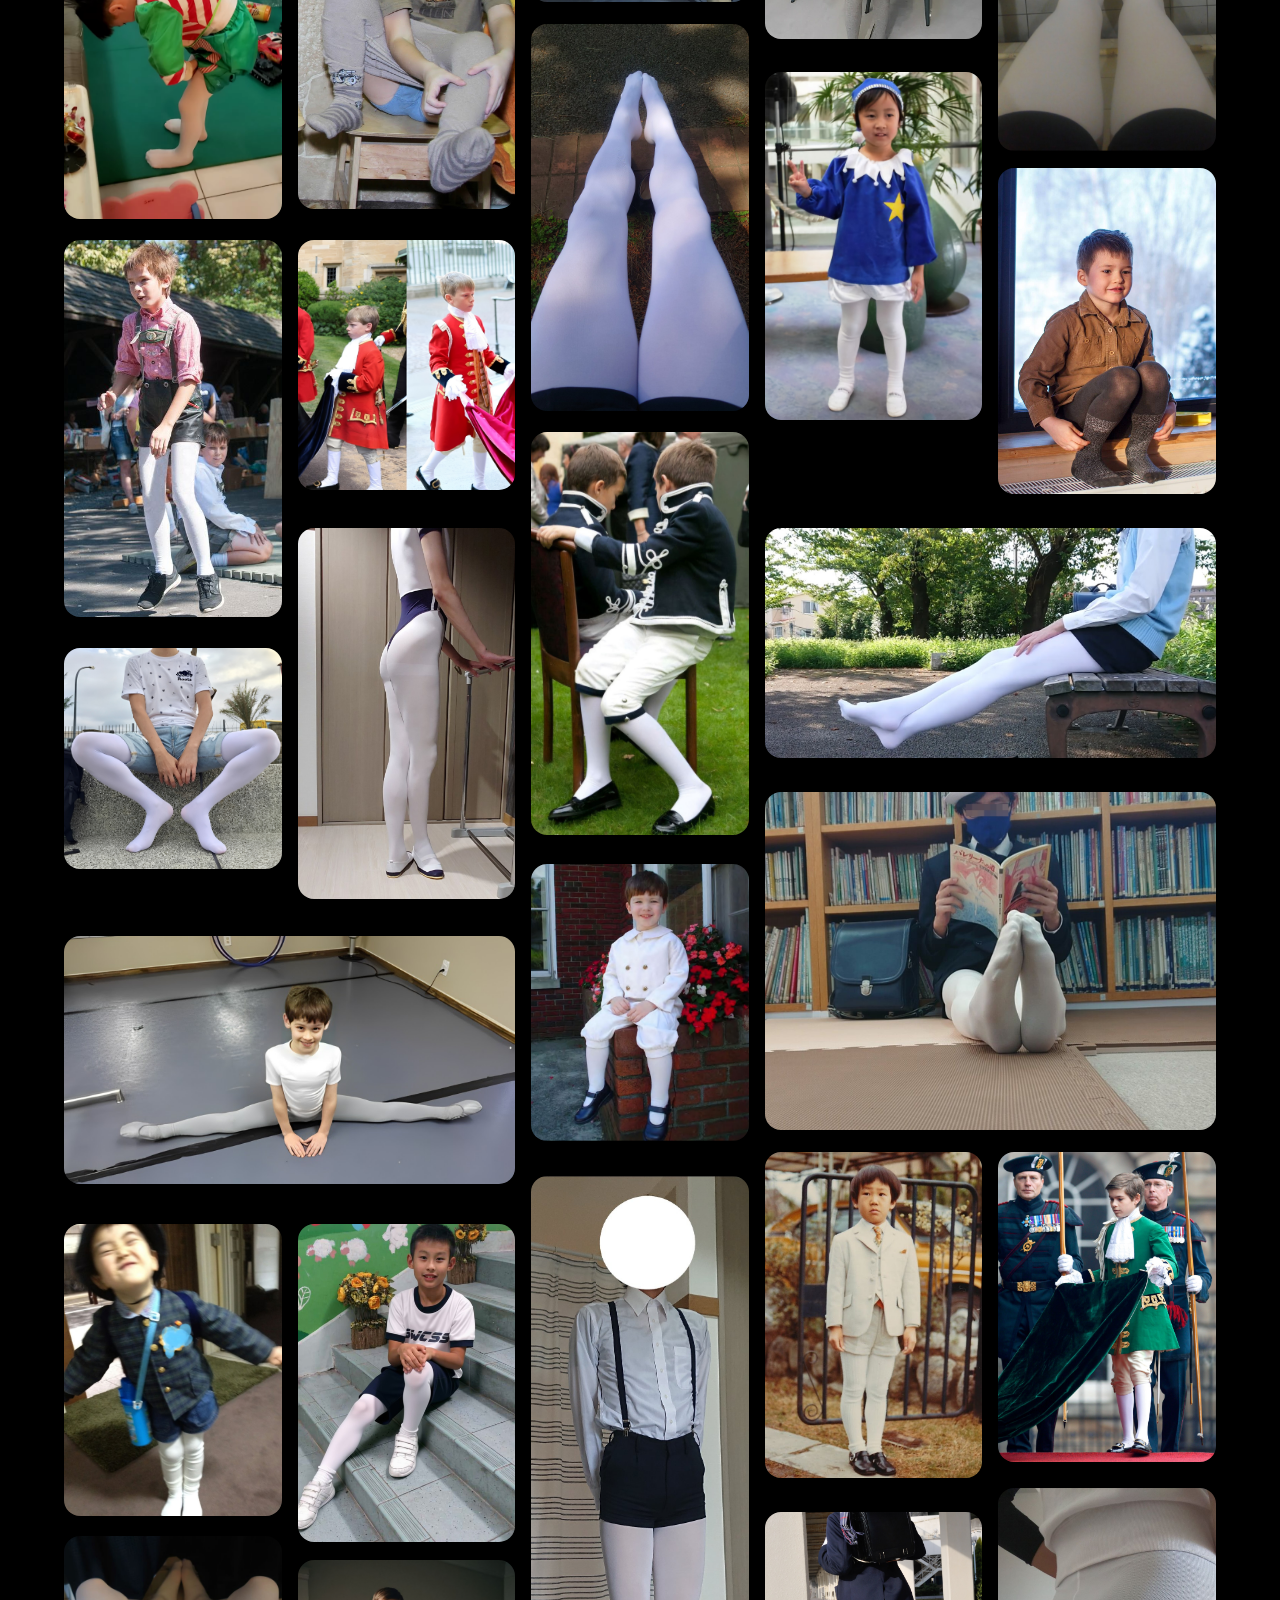
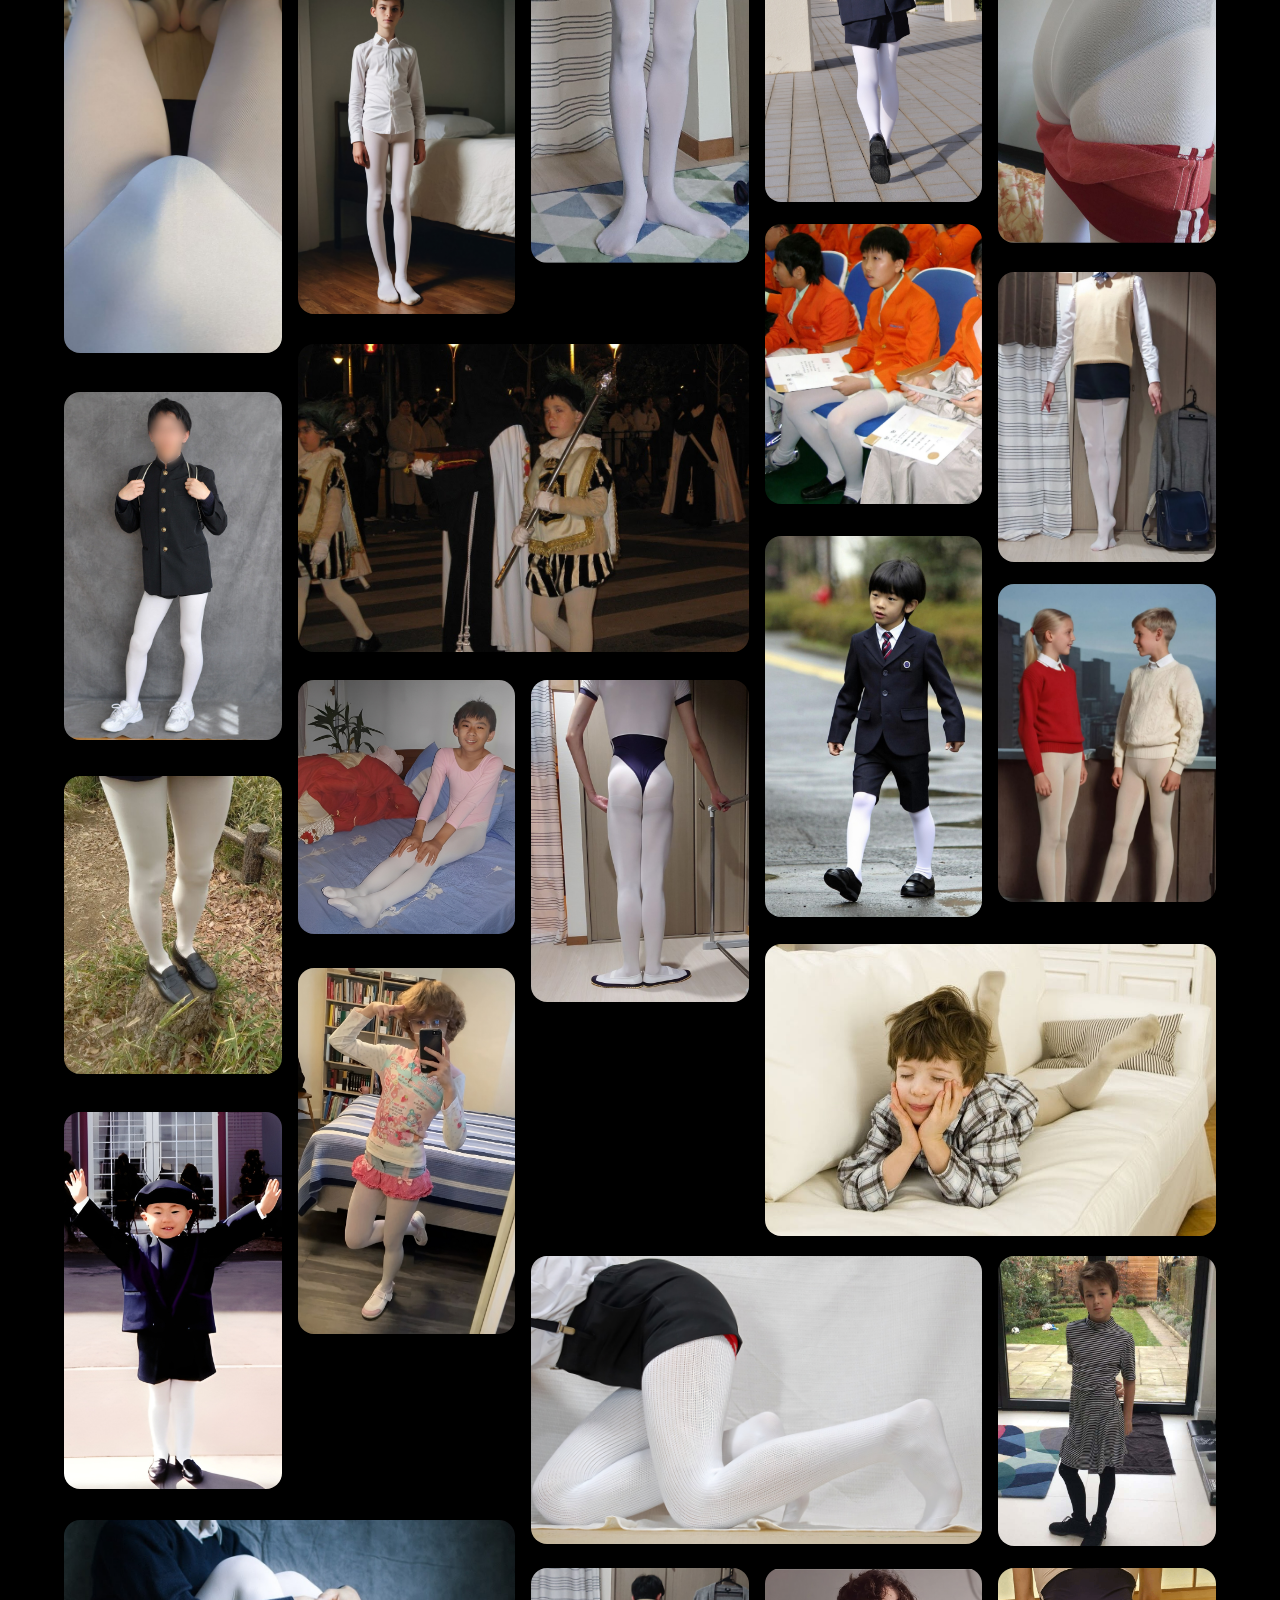
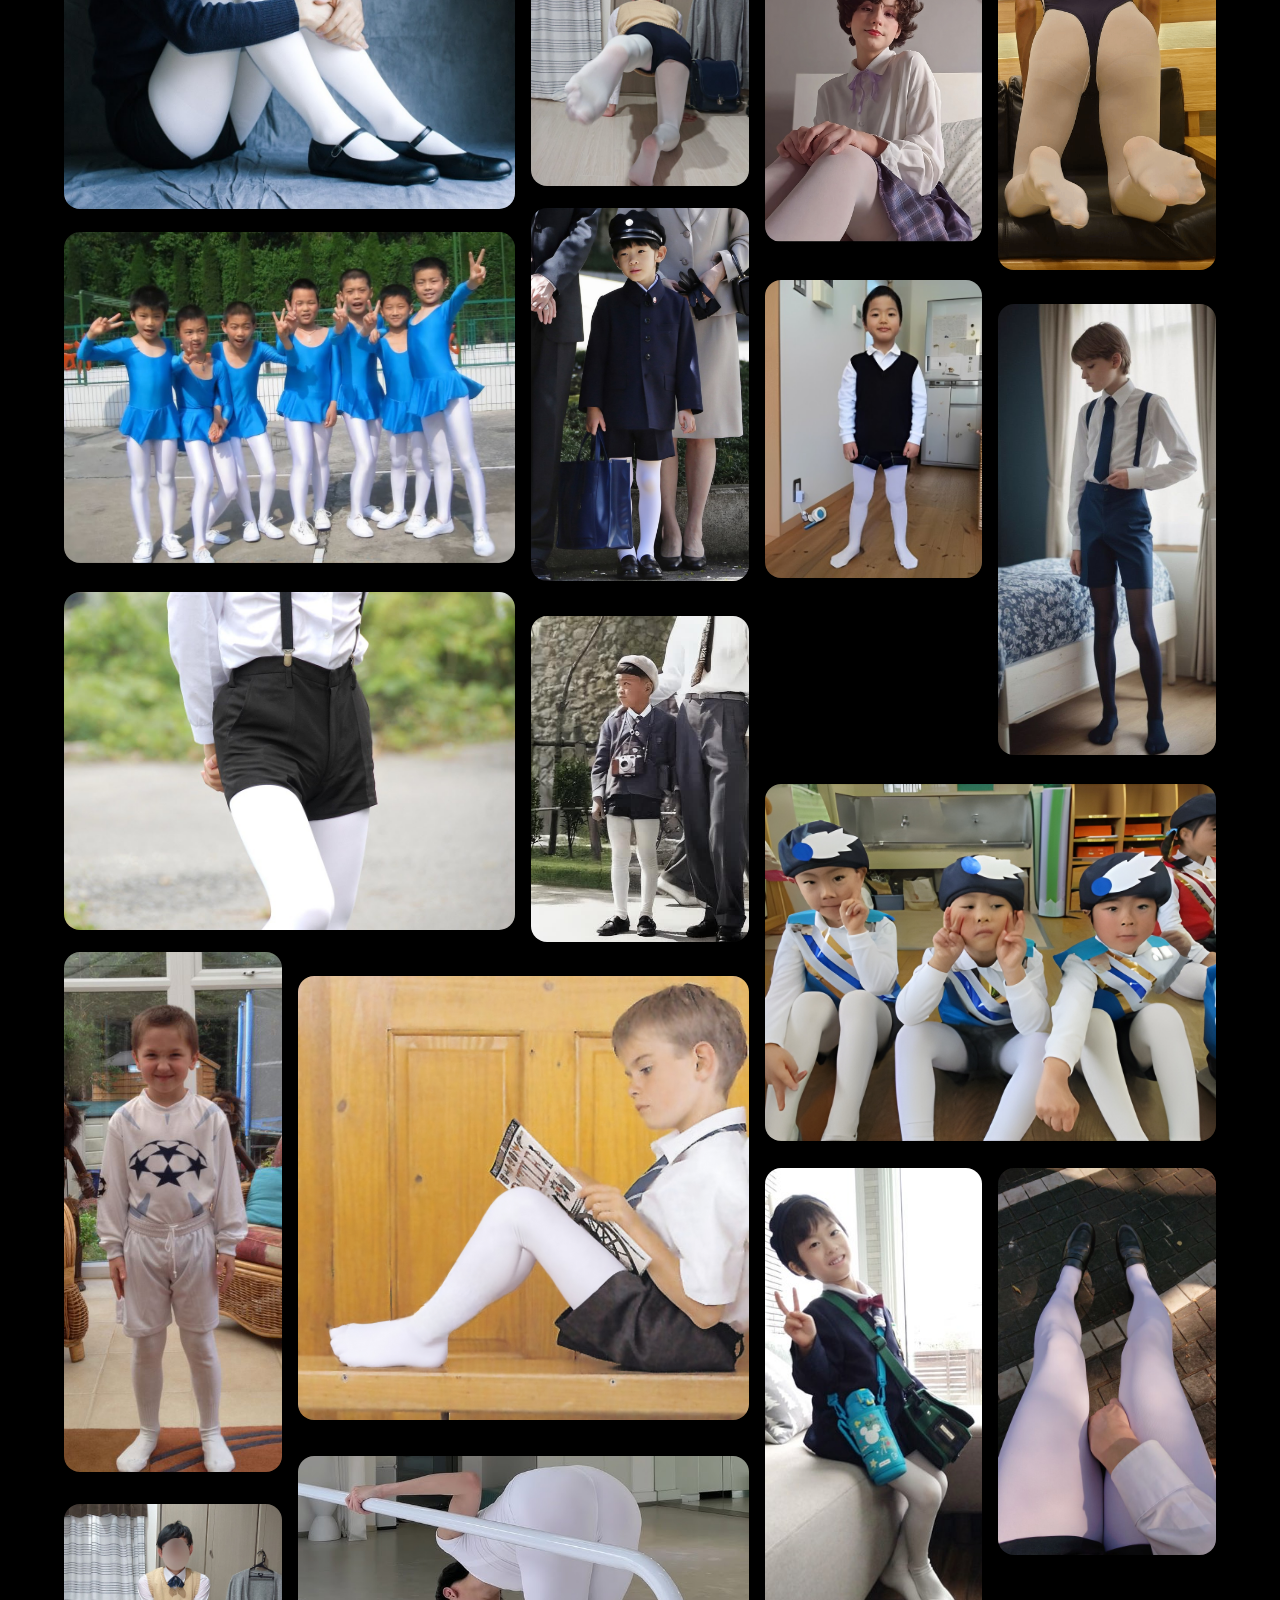
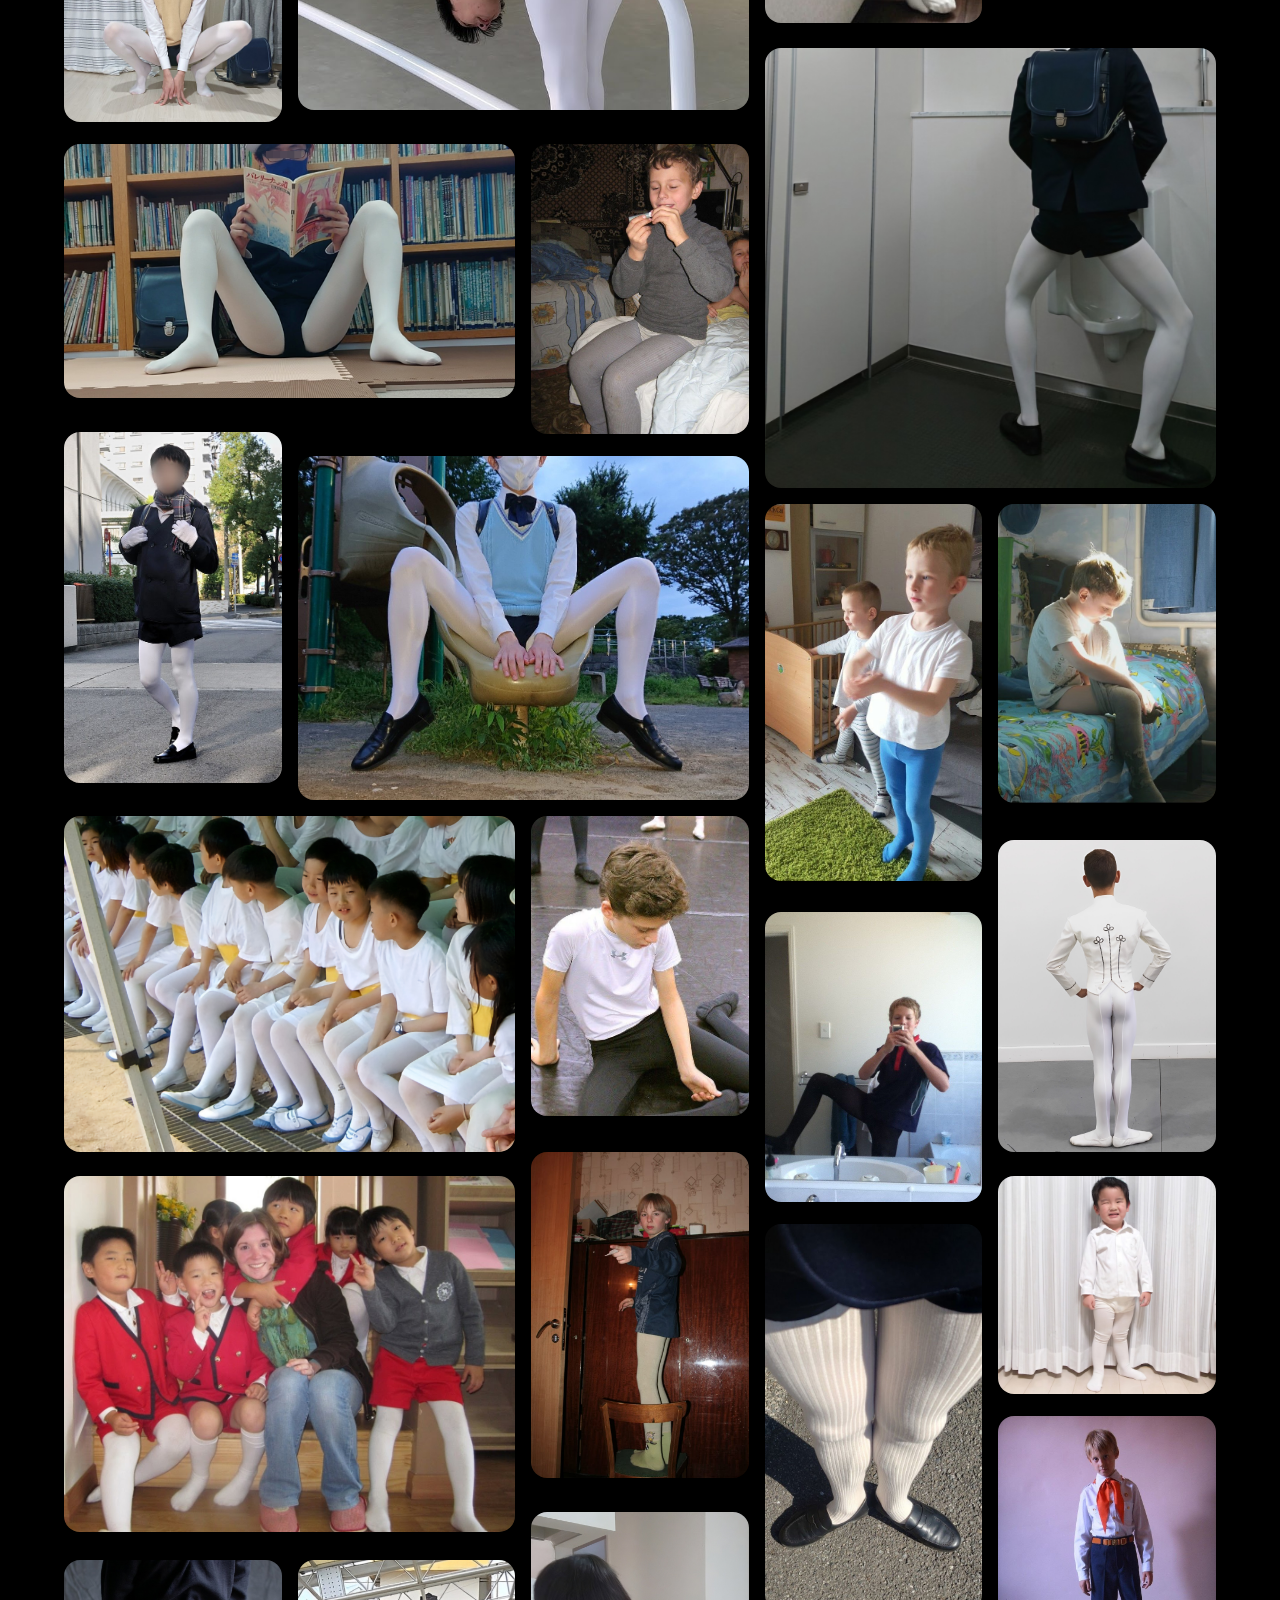
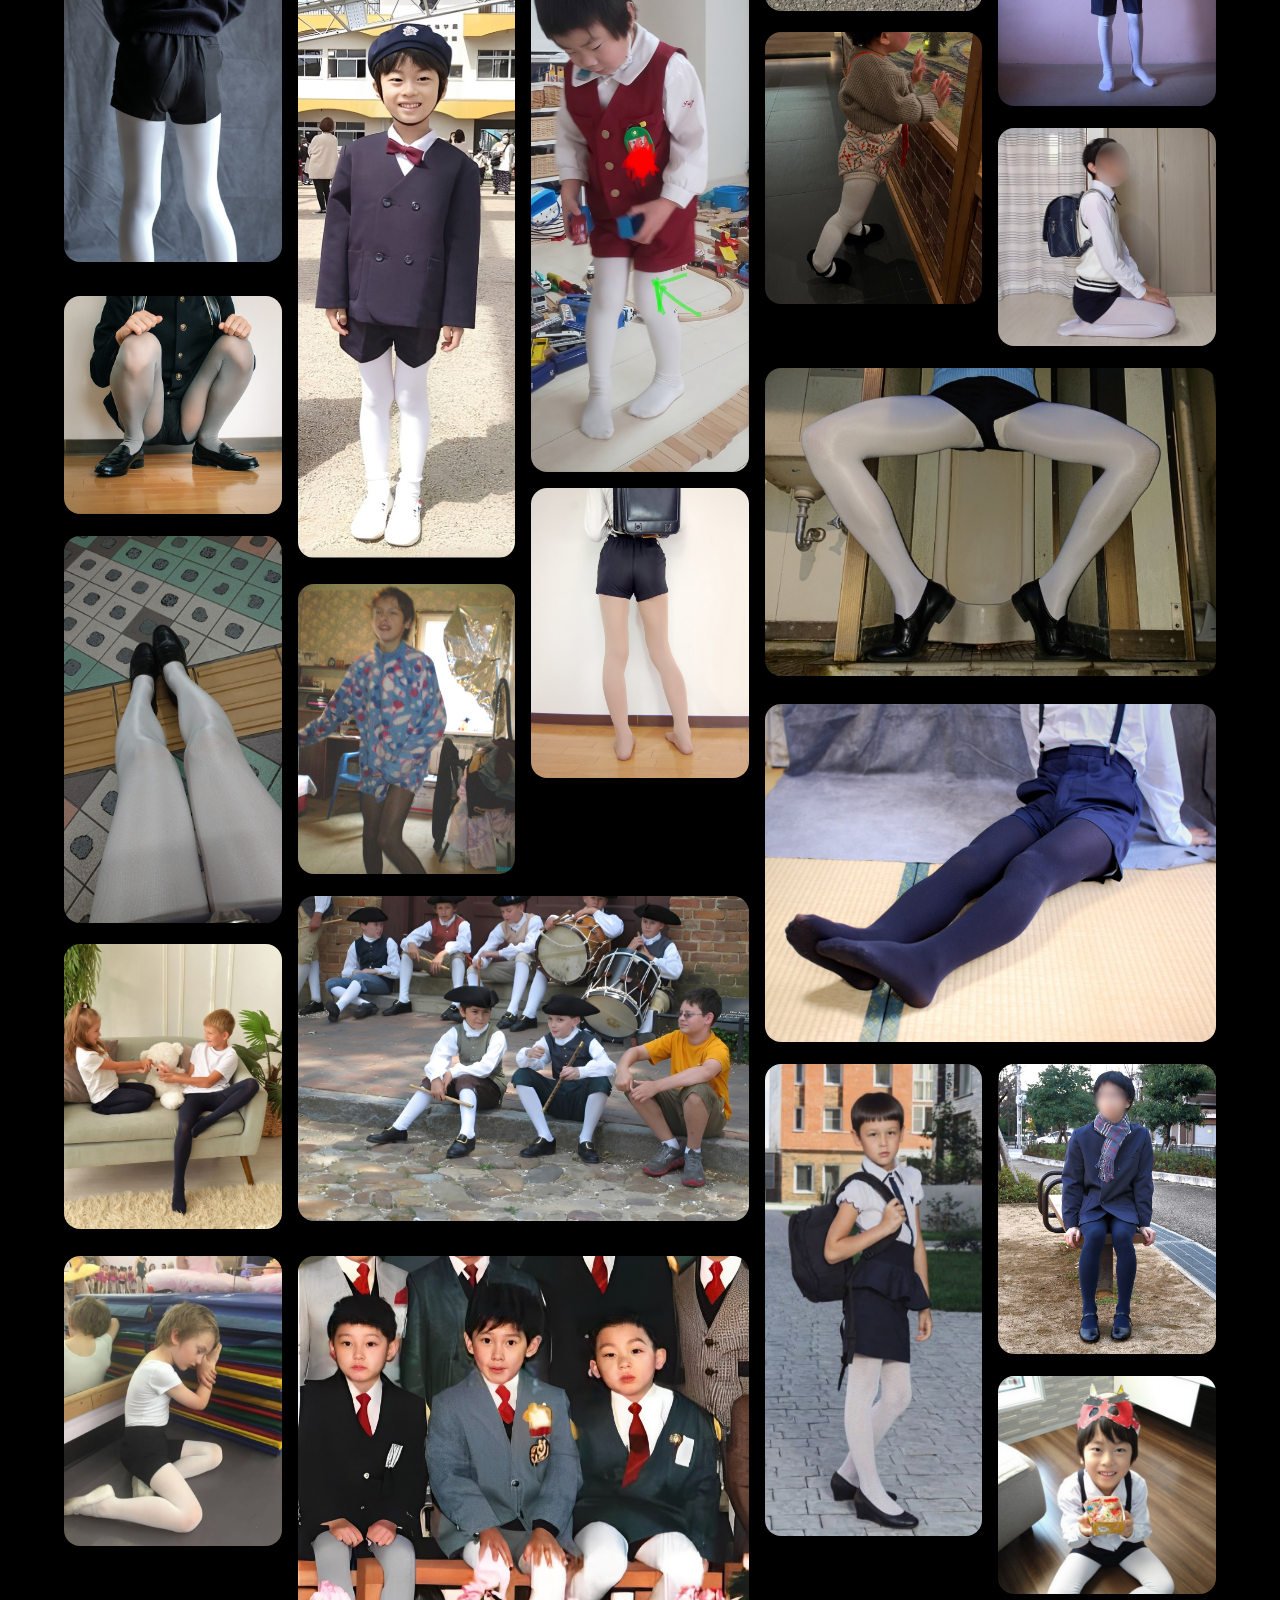
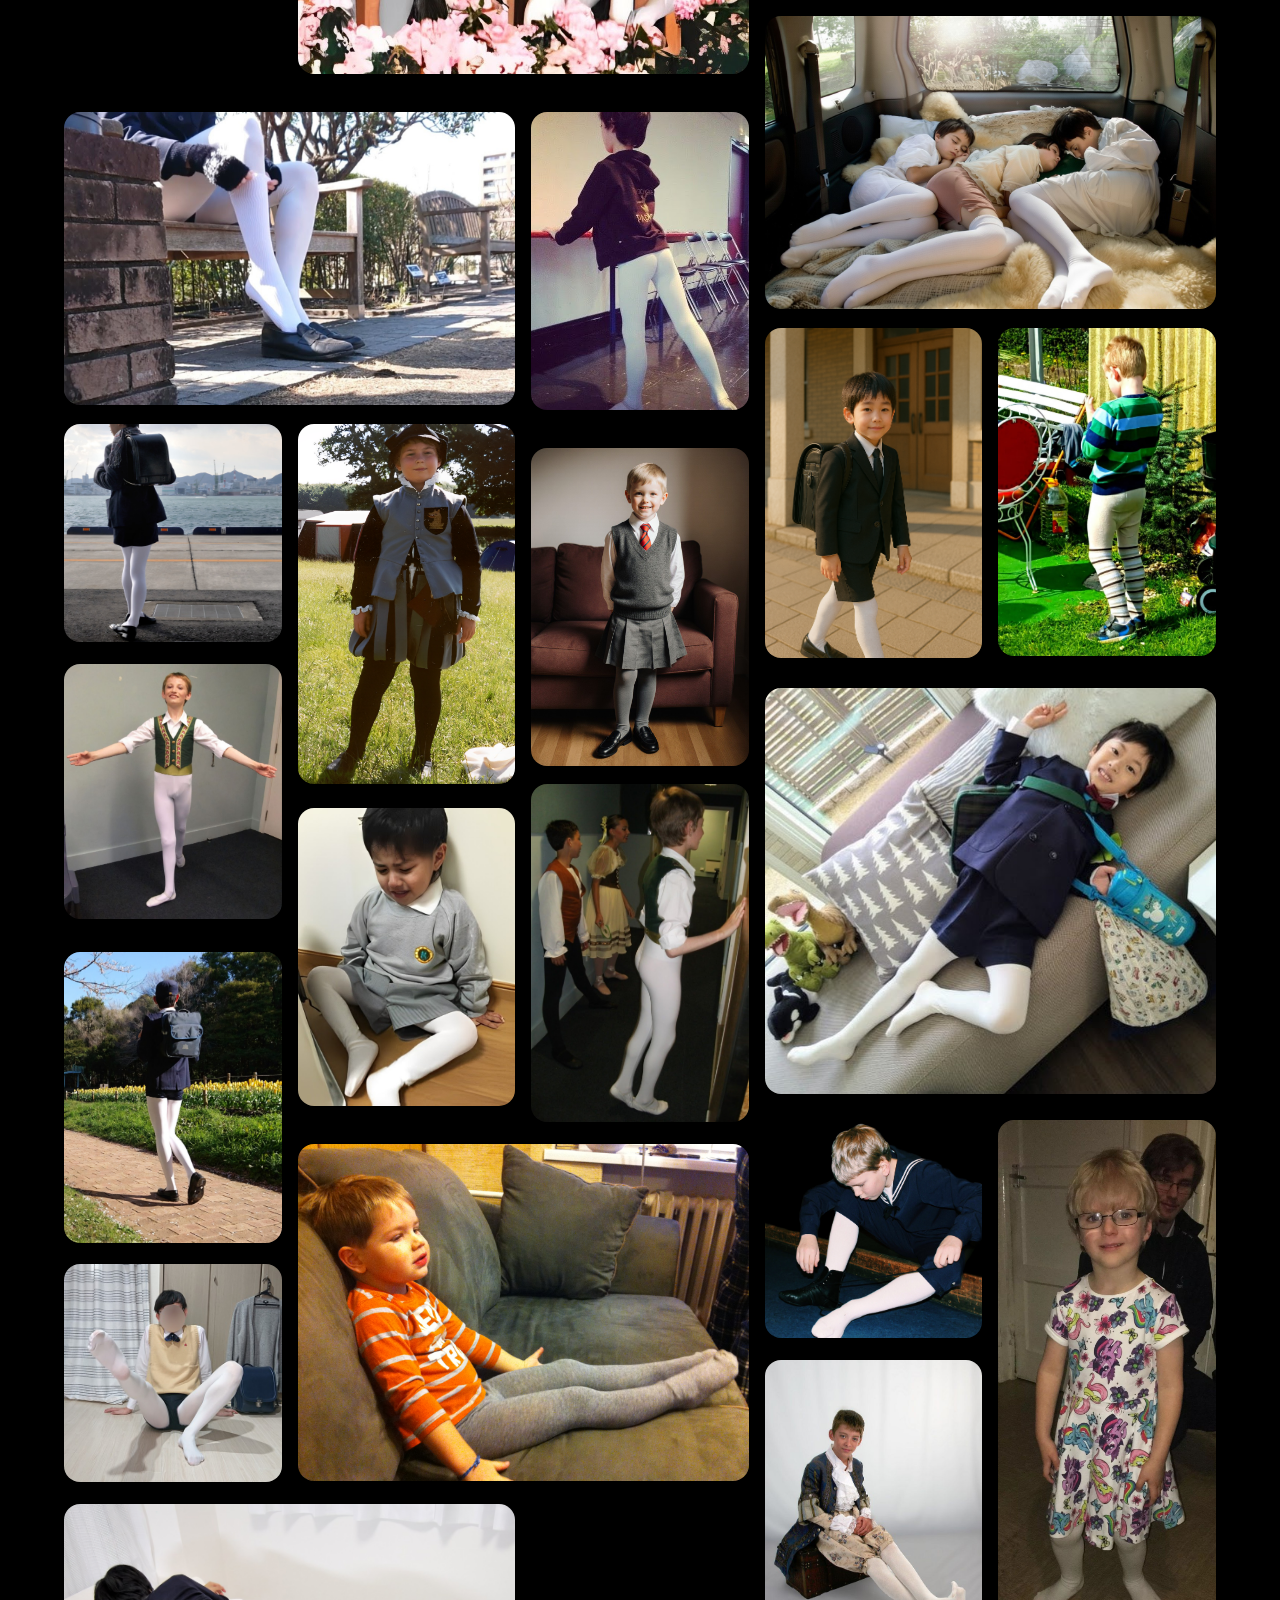
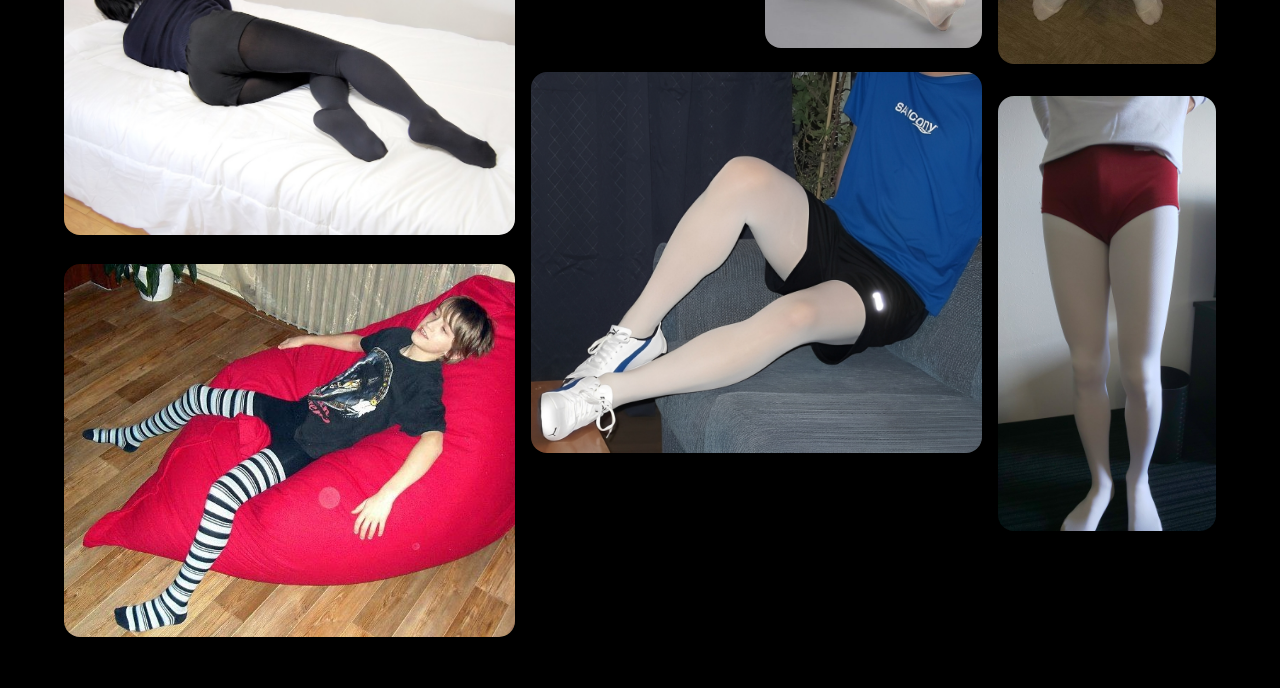
==== commit 2fc1e277: "Update index.html" ====
--- a/index.html
+++ b/index.html
@@ -356,7 +356,7 @@
                 }
 
                 function onOneFailed(img) {
-                    console.warn('Image failed to load, skipping append:', img.src);
+                    console.warn('Image failed to load. Skipping append:', img.src);
                     loadedCount++;
                     if (loadedCount === total) {
                         showNotificationAndShuffle();
@@ -406,7 +406,7 @@
                     clearInterval(notifInterval);
                     let countdown = 3;
                     notifyCountEl.textContent = countdown;
-                    notifyText.textContent = 'Loading complete; shuffling content in';
+                    notifyText.textContent = 'Loading complete. Shuffling content in:';
                     notifySuffix.textContent = 's';
                     notify.hidden = false;
                     requestAnimationFrame(() => {
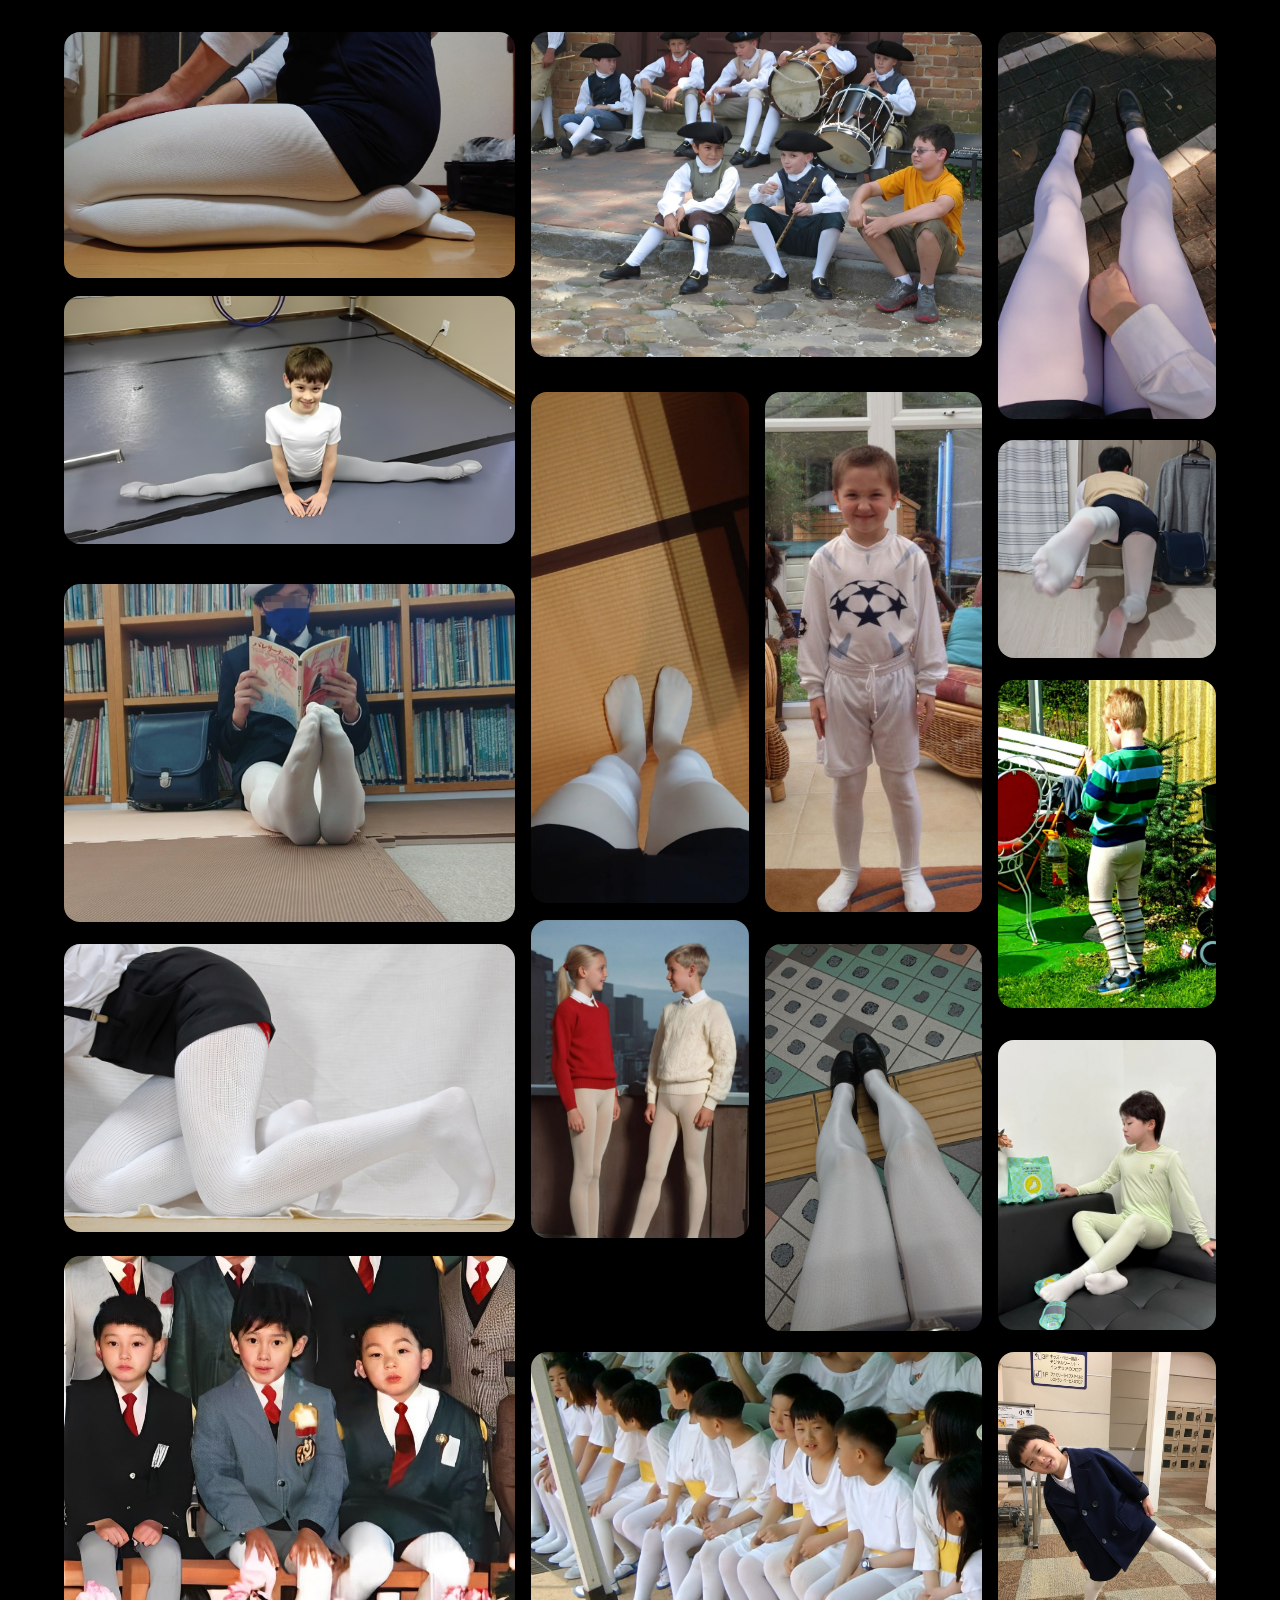
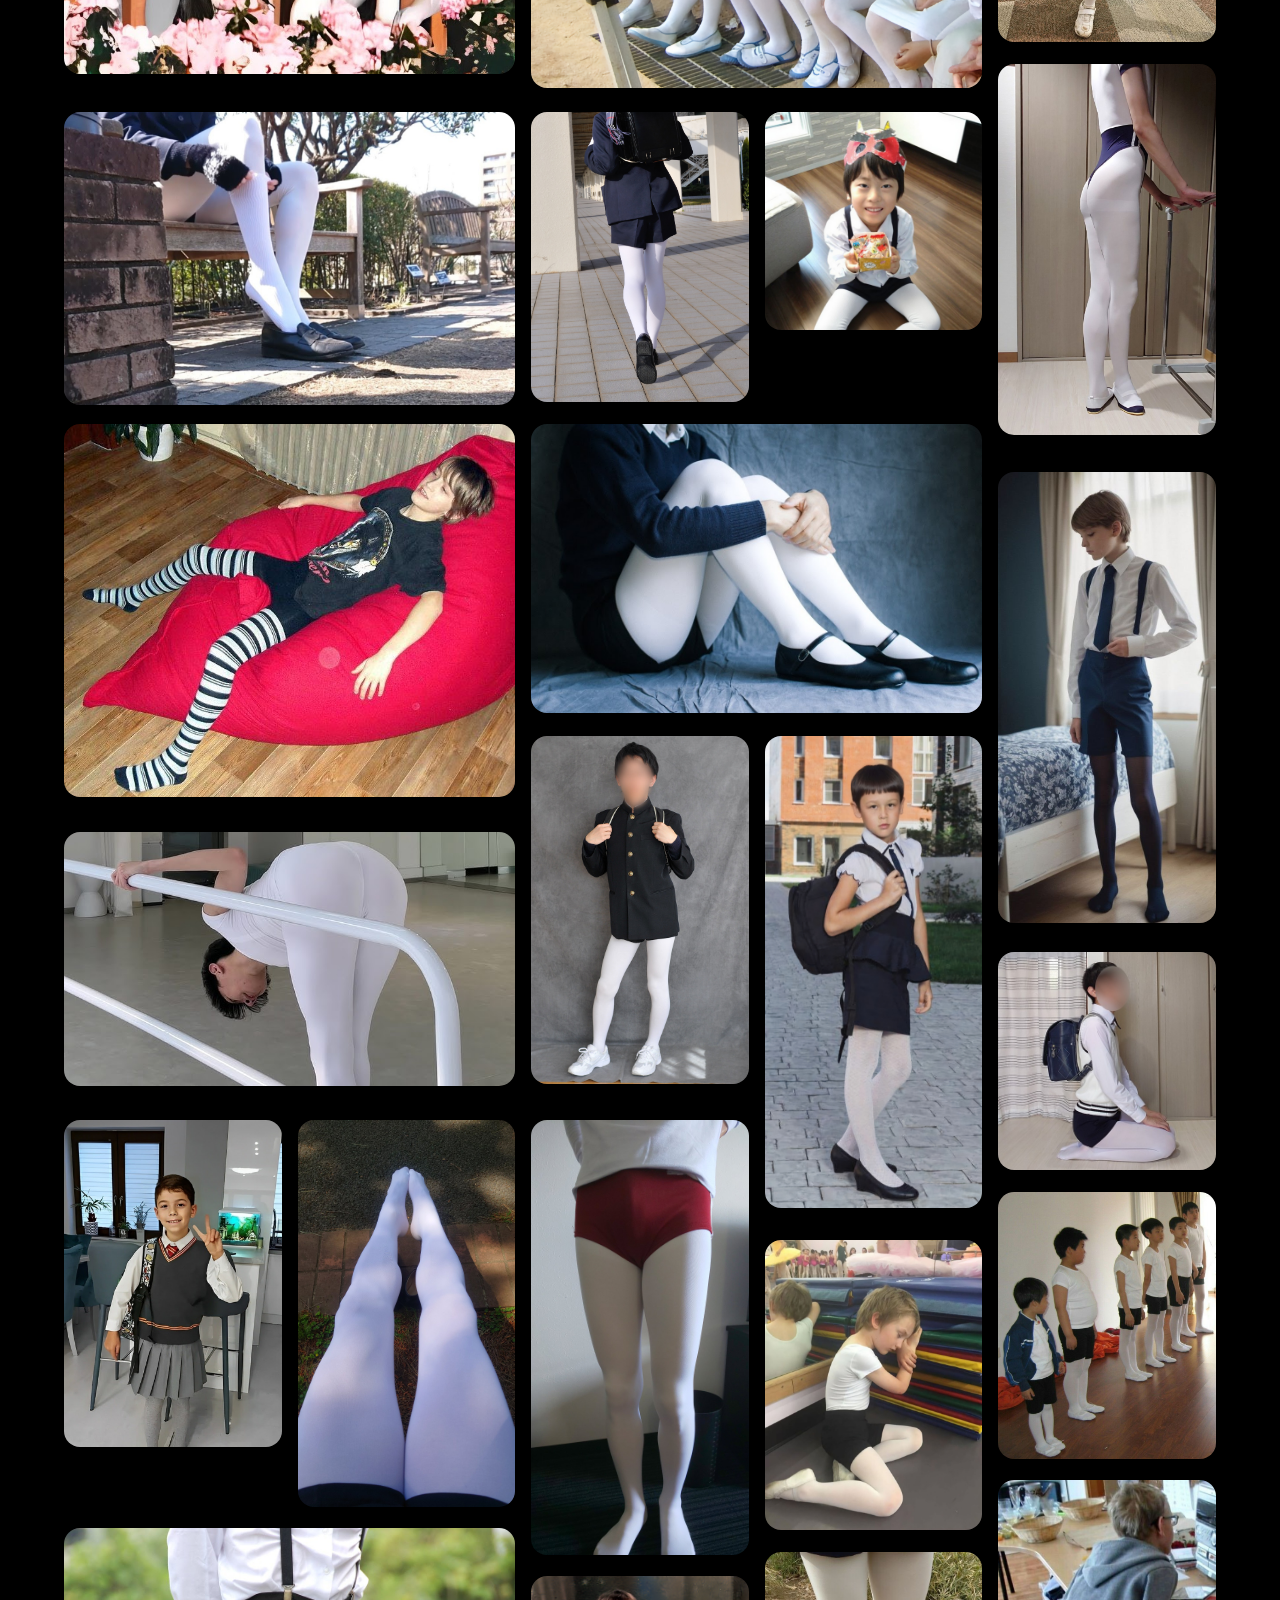
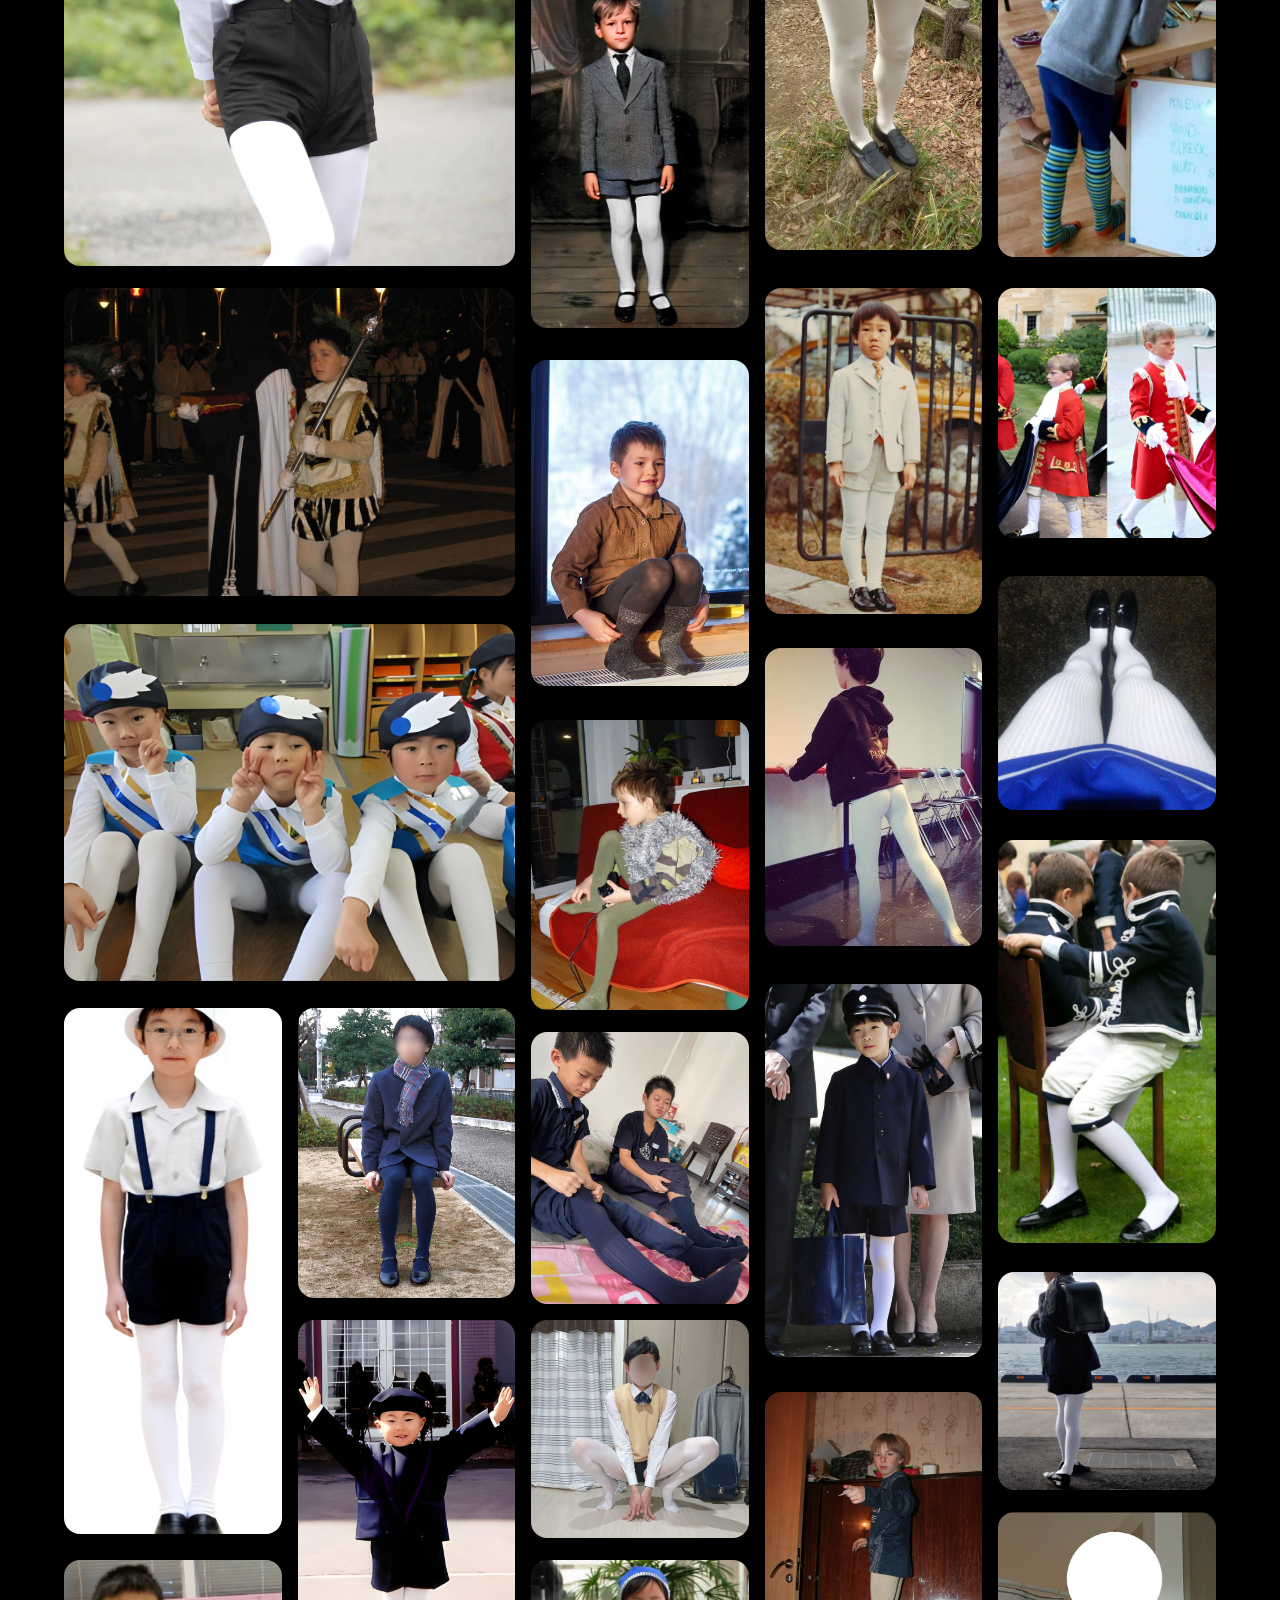
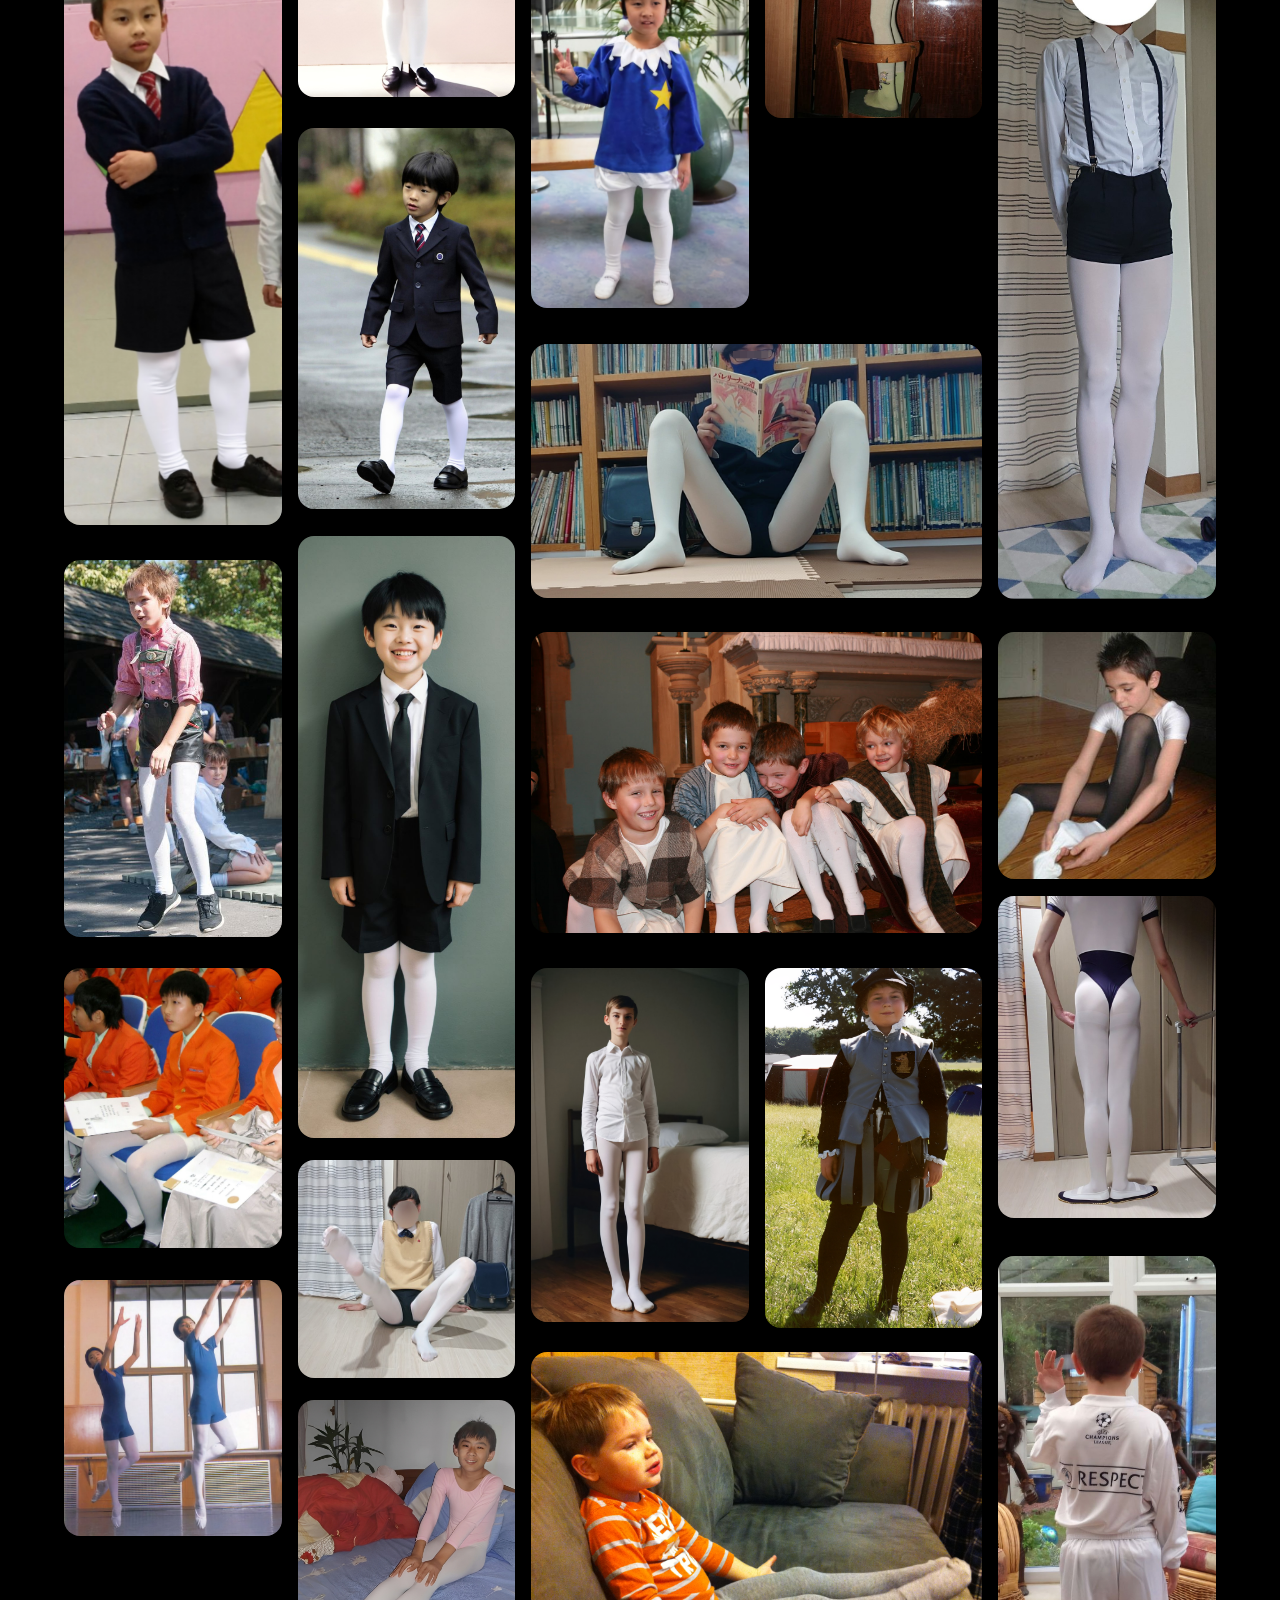
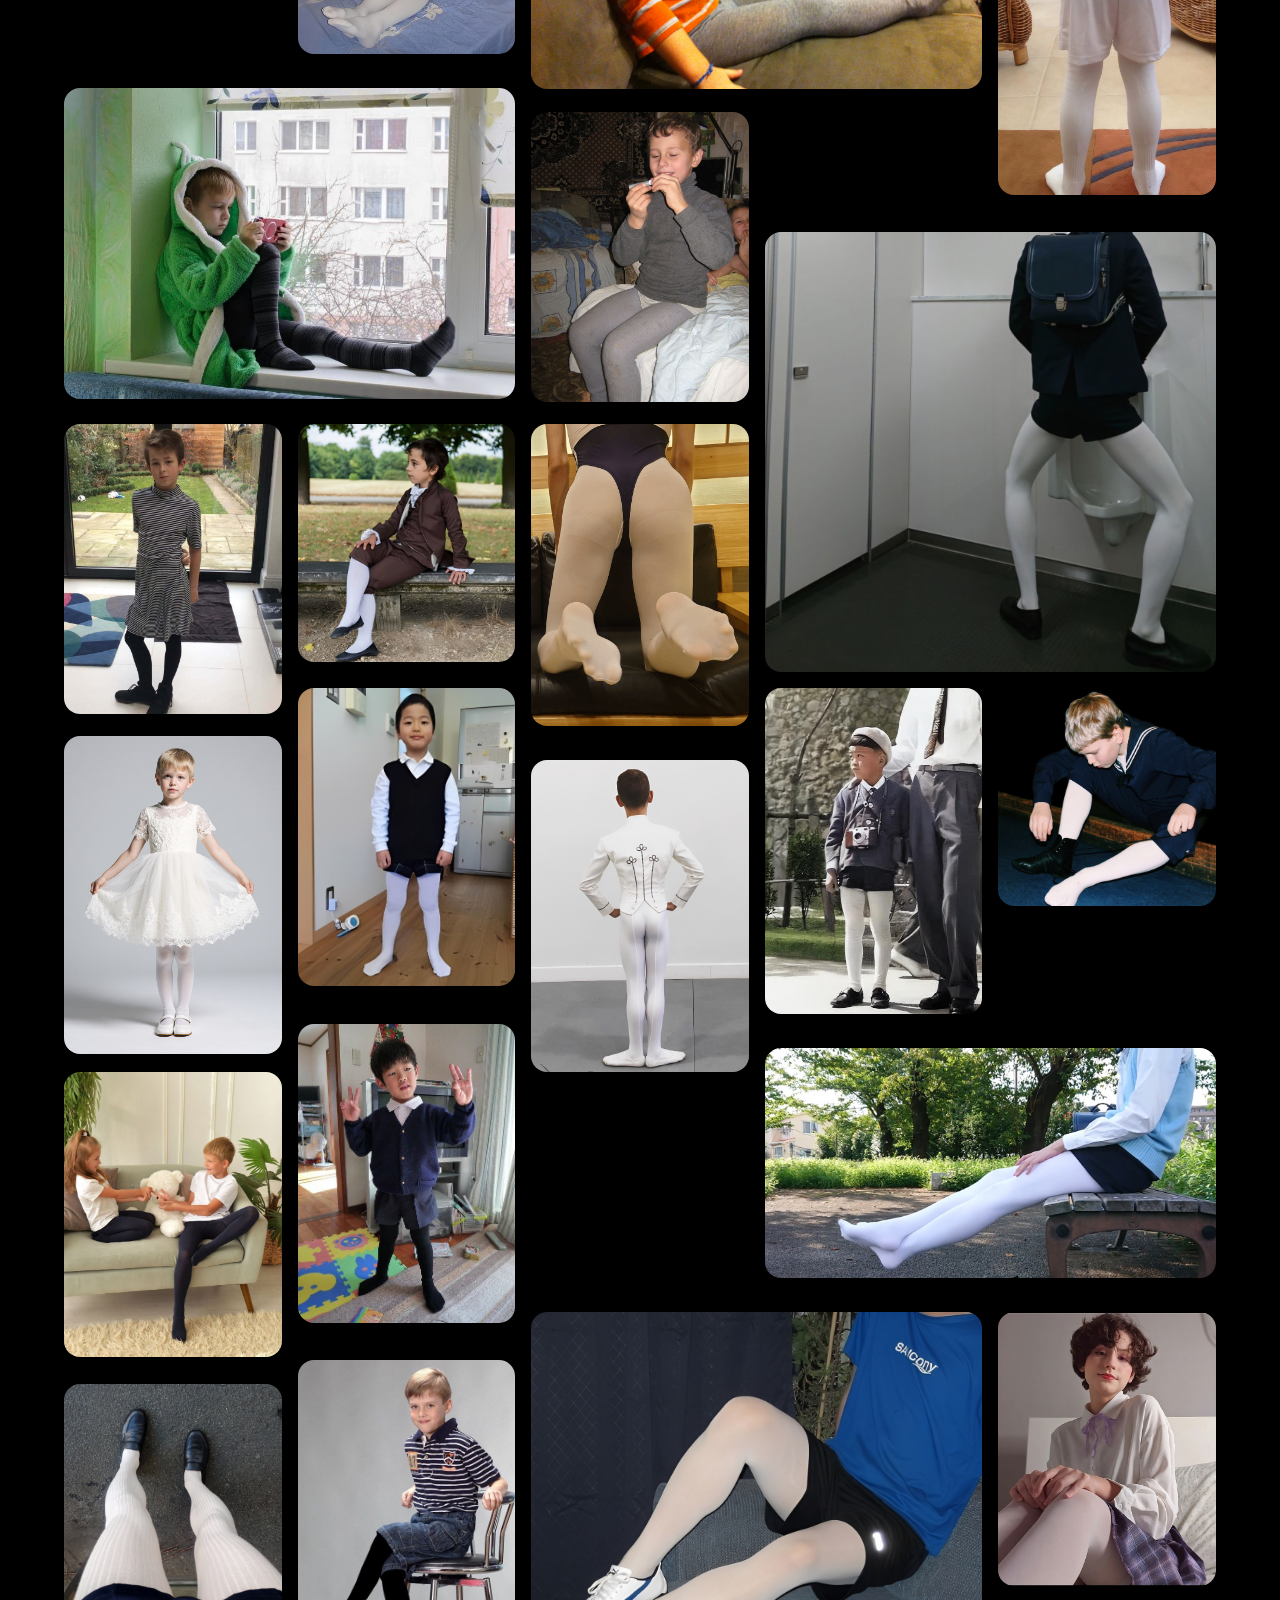
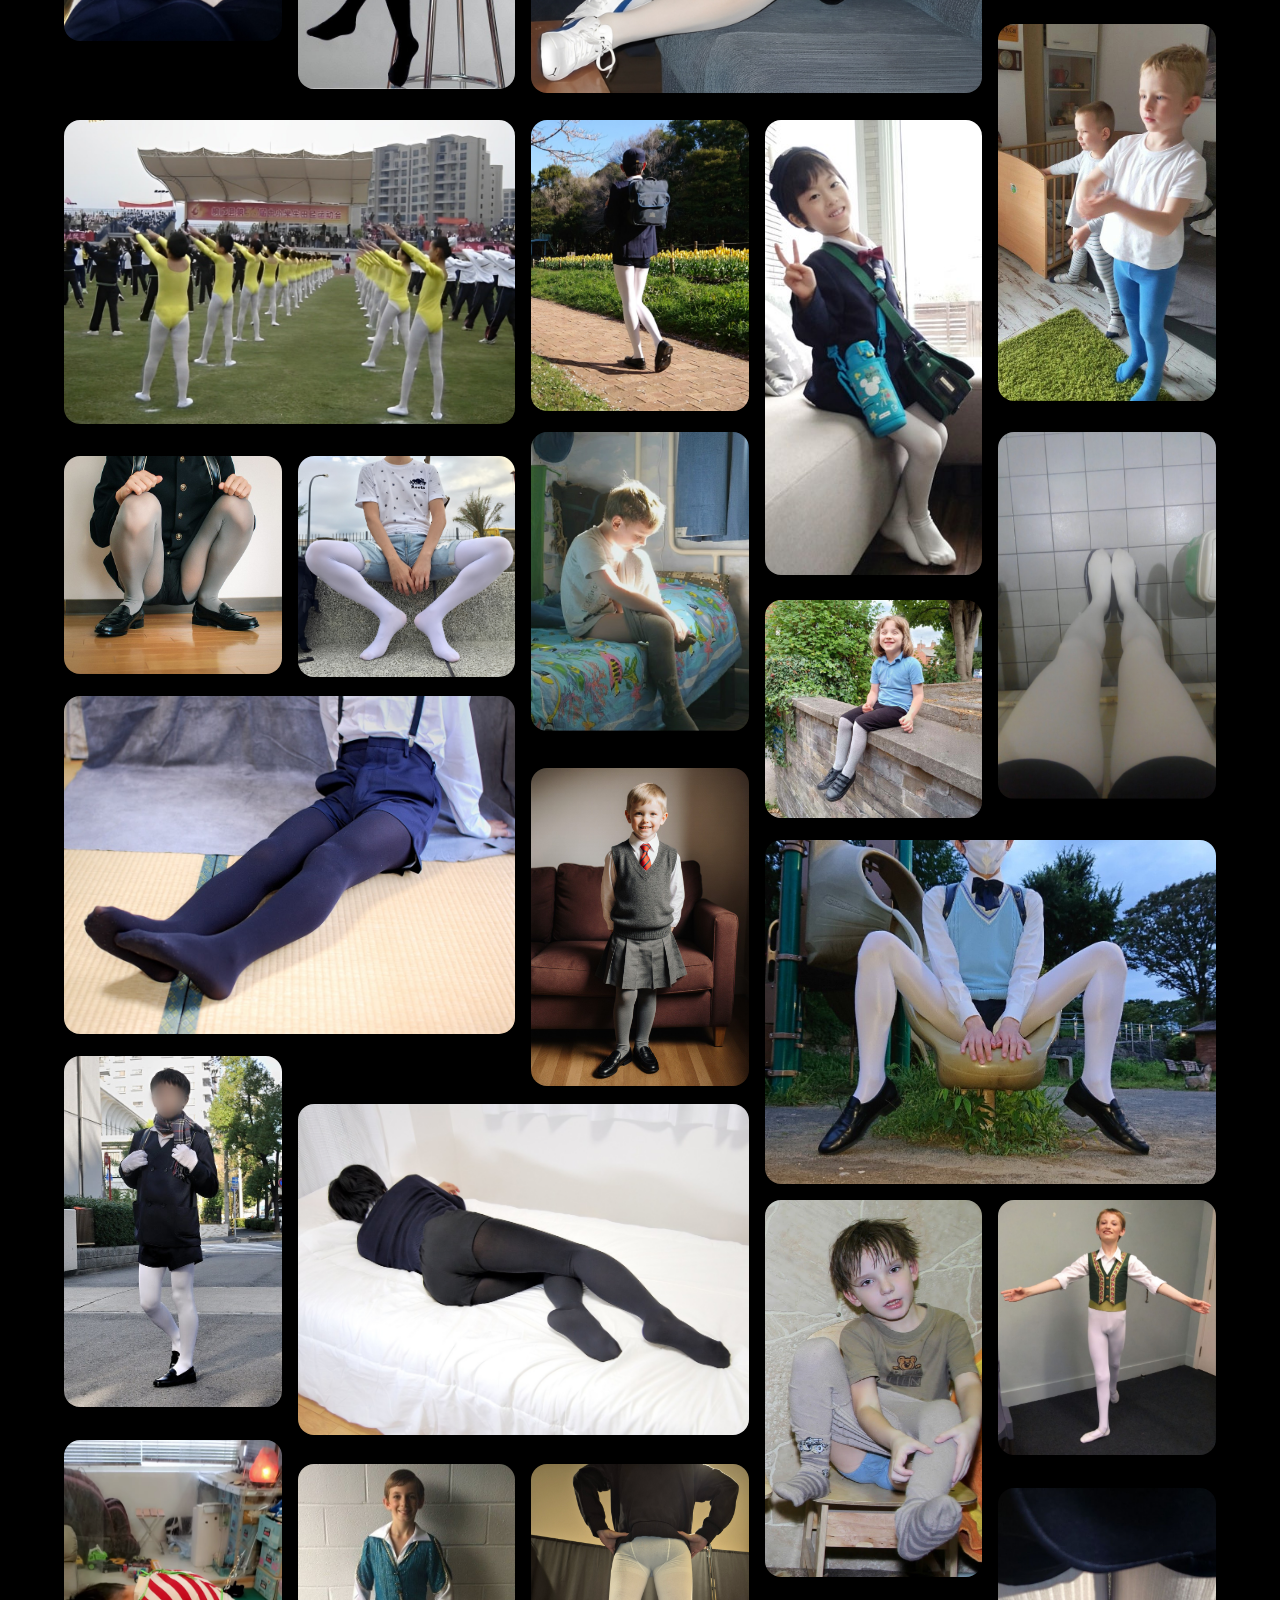
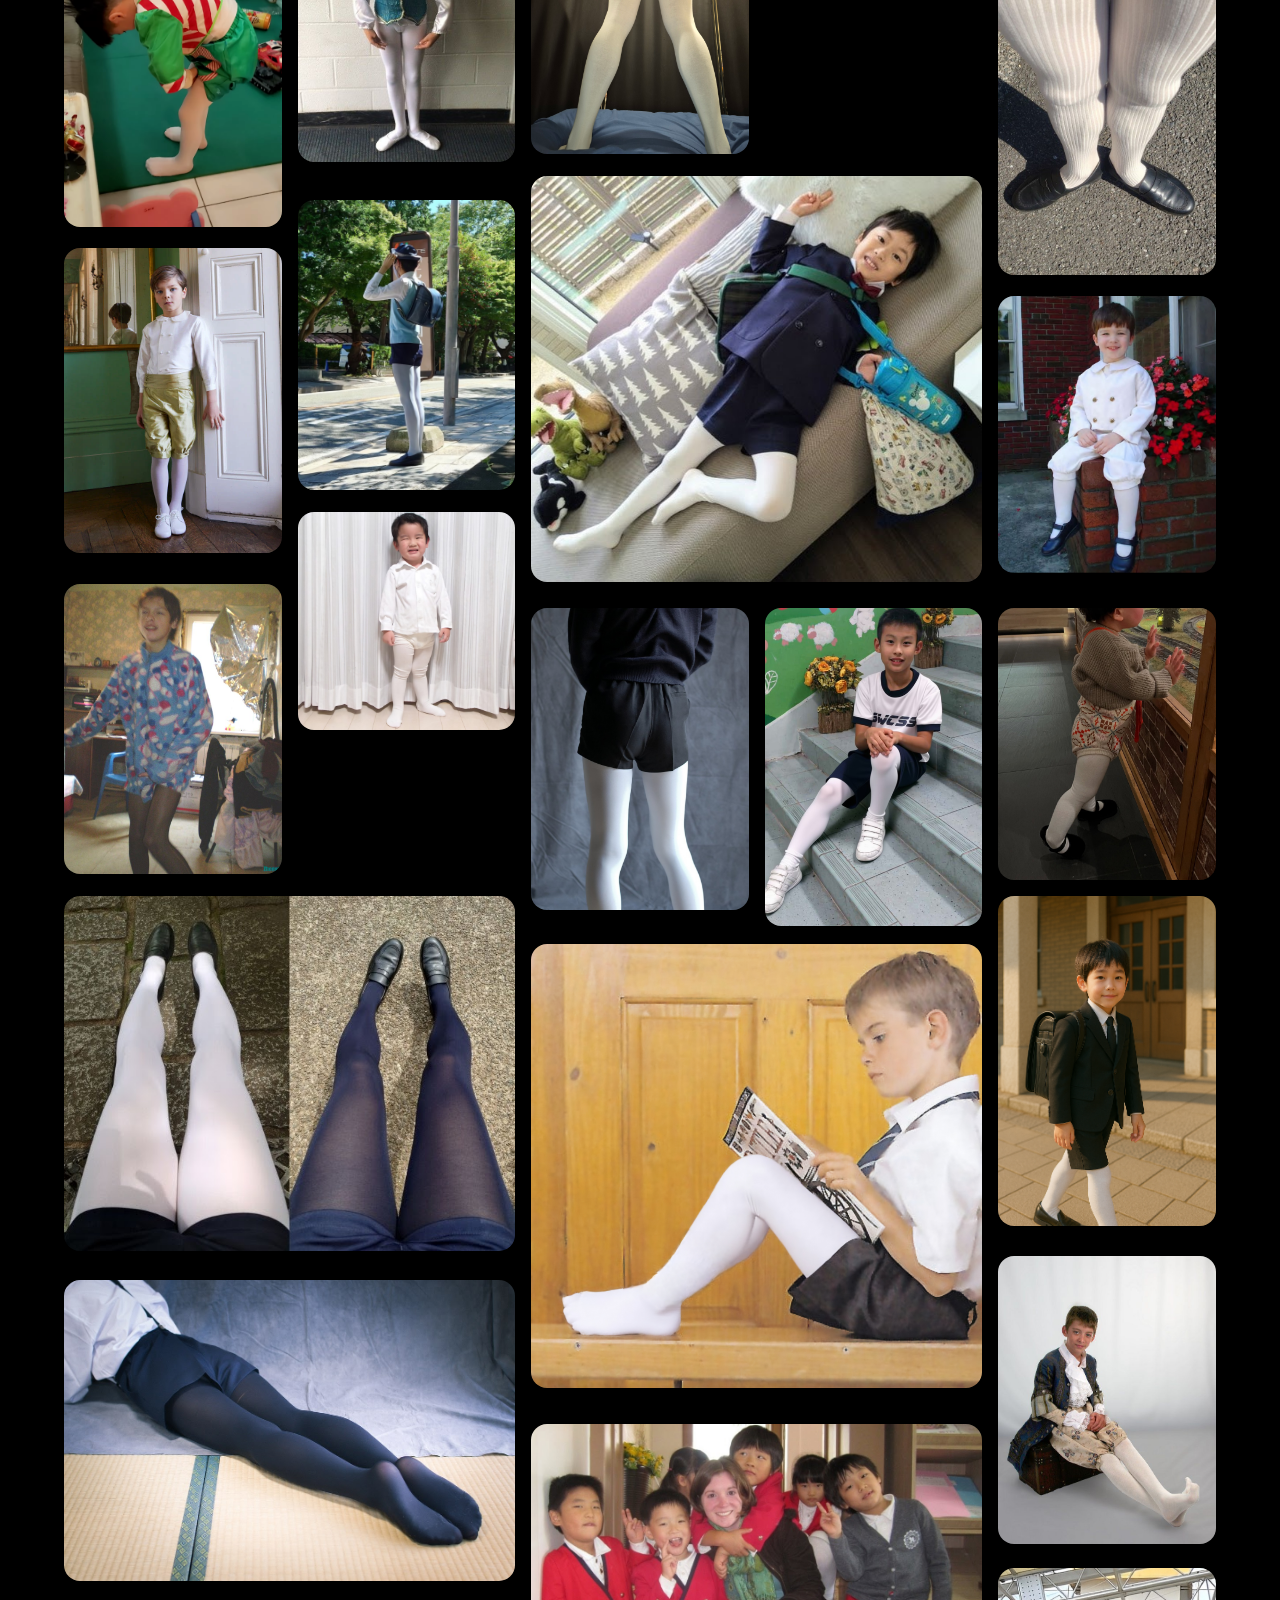
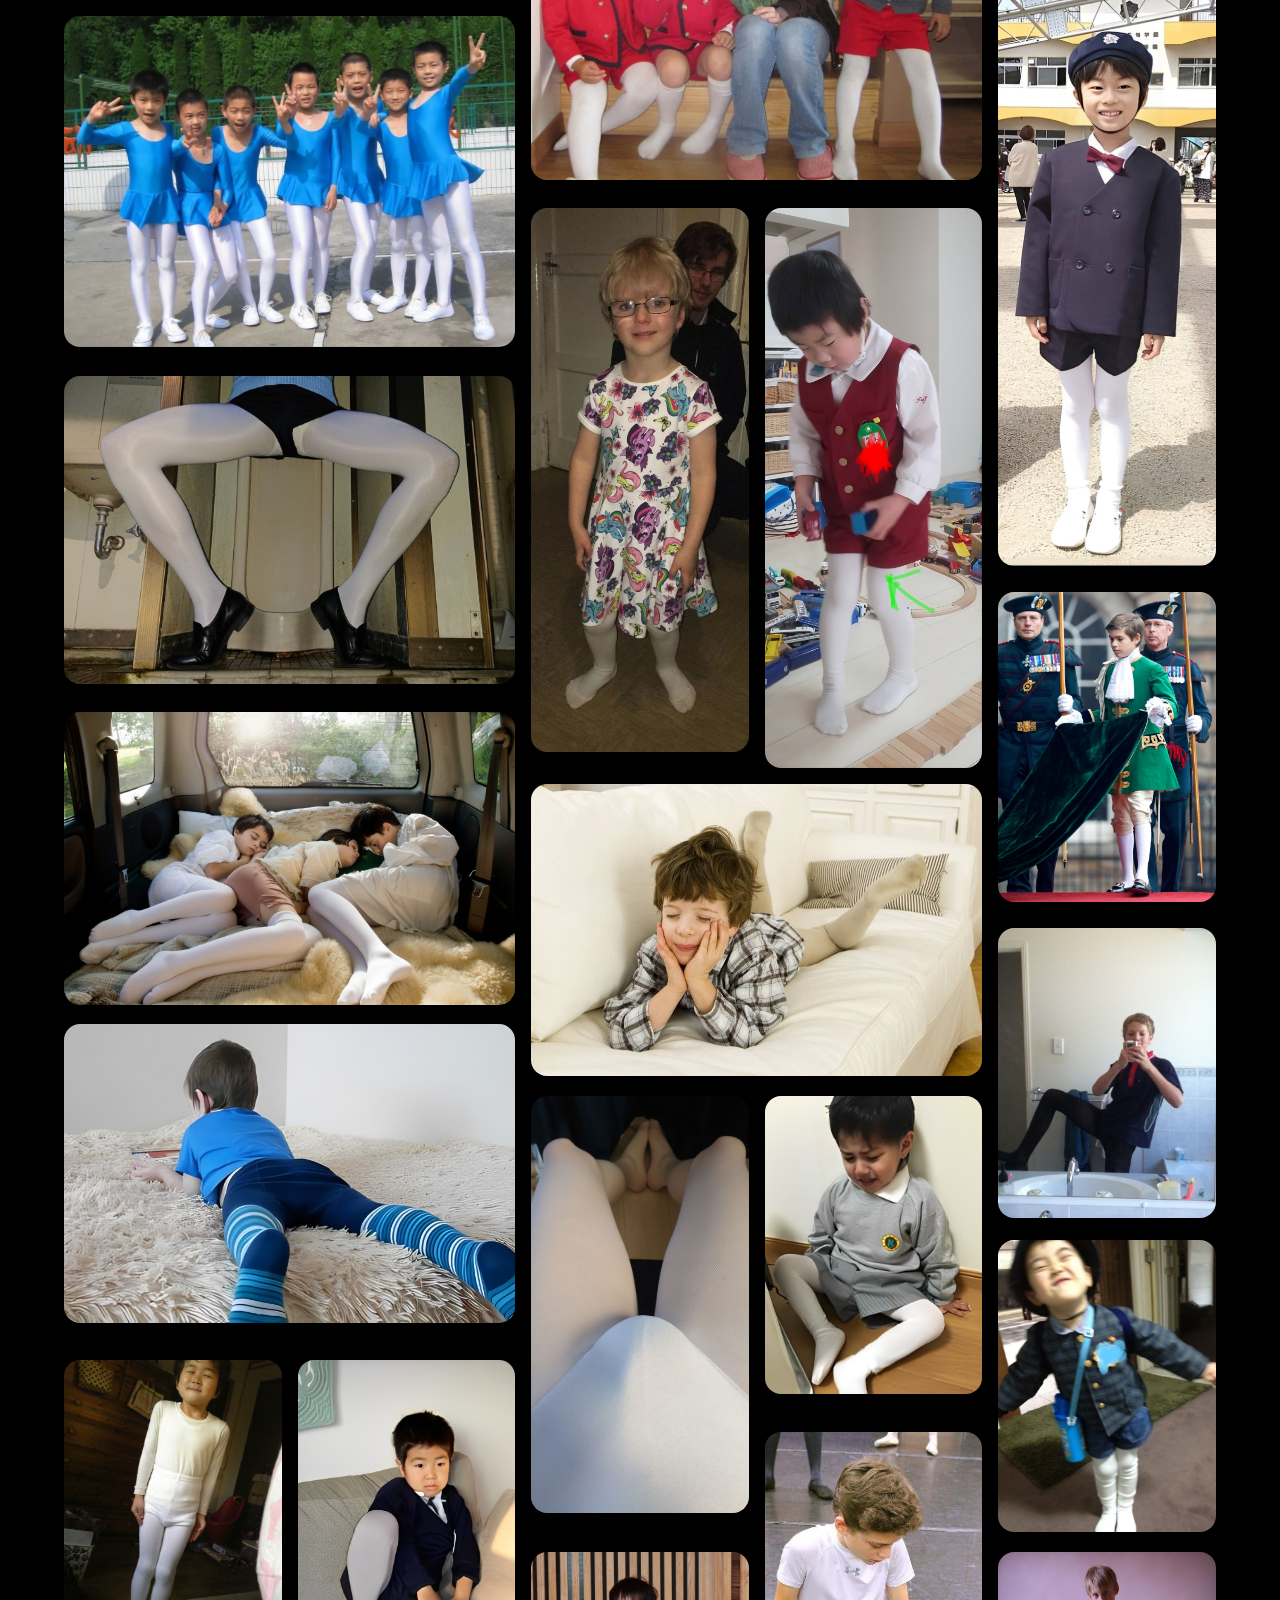
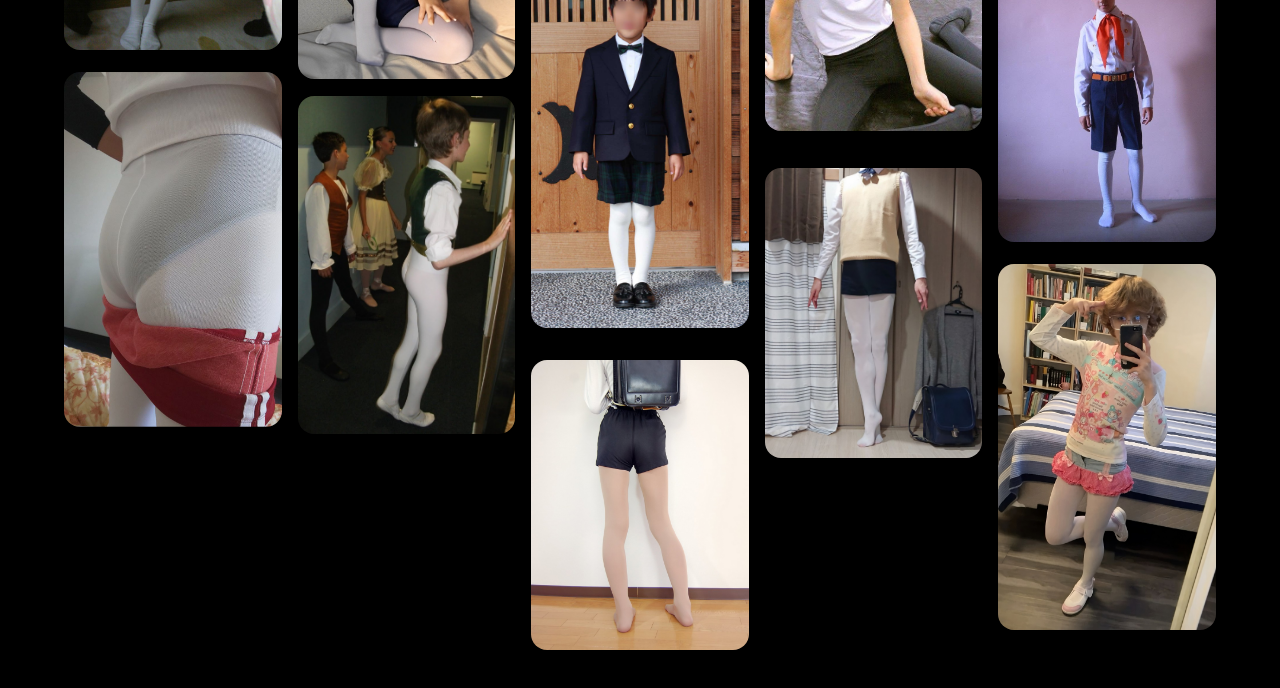
==== commit 4b0b7839: "Split index.html into three different files" ====
--- a/index.html
+++ b/index.html
@@ -5,103 +5,7 @@
         <meta name="viewport" content="width=device-width, initial-scale=1">
         <title>Boy Tights</title>
         <link rel="icon" type="x-icon" href="/images/icon.png">
-        <style>
-            * {
-                margin: 0;
-                padding: 0;
-                box-sizing: border-box;
-            }
-
-            body {
-                background: black;
-                font-family: system-ui, sans-serif;
-            }
-
-            .app {
-                width: 90vw;
-                margin: 2rem auto;
-            }
-
-            .card {
-                display: grid;
-                grid-template-columns: repeat(auto-fit, minmax(12rem, 1fr));
-                gap: 1rem;
-                max-width: clamp(60rem, 90vw, 88rem);
-                margin-inline: auto;
-                grid-auto-rows: 8px;
-                grid-auto-flow: dense;
-                will-change: contents;
-            }
-
-            .card img {
-                width: 100%;
-                height: auto;
-                display: block;
-                border-radius: 1rem;
-                transition: transform .2s ease-in-out;
-                user-select: none;
-                opacity: 1;
-            }
-
-            .card img:hover {
-                transform: scale(1.025);
-                cursor: pointer;
-            }
-
-            .landscape {
-                grid-column: span 2;
-            }
-
-            @media (max-width: 28rem) {
-                .landscape {
-                    grid-column: span 1;
-                }
-            }
-
-            .notify {
-                position: fixed;
-                top: 0;
-                left: 50%;
-                transform: translate(-50%, -150%);
-                background: white;
-                color: black;
-                padding: .5rem 1.15rem;
-                border-radius: 999px;
-                box-shadow: 0 8px 20px rgba(0, 0, 0, .35);
-                transition: transform 420ms cubic-bezier(.22, .9, .3, 1), opacity 300ms ease;
-                opacity: 0;
-                z-index: 9999;
-                pointer-events: none;
-                font-size: .95rem;
-                line-height: 1;
-                display: inline-flex;
-                align-items: center;
-                gap: .05rem;
-                will-change: transform, opacity;
-                font-weight: 400;
-            }
-
-            .notify.show {
-                transform: translate(-50%, 8px);
-                opacity: 1;
-            }
-
-            .notify .count {
-                font-weight: inherit;
-                min-width: 1rem;
-                text-align: center;
-                display: inline-block;
-                font-variant-numeric: tabular-nums;
-                font-feature-settings: "tnum";
-            }
-
-            @media (max-width: 420px) {
-                .notify {
-                    font-size: .85rem;
-                    padding: .45rem .9rem;
-                }
-            }
-        </style>
+        <link rel="stylesheet" type="text/css" href="/style.css">
     </head>
     <body>
         <div class="app">
@@ -260,181 +164,6 @@
             <span id="notify-count" class="count">3</span>
             <span id="notify-suffix">s</span>
         </div>
-        <script>
-            document.addEventListener('DOMContentLoaded', () => {
-                const parent = document.querySelector('.card');
-                if (!parent) return;
-                const initialImgs = Array.from(parent.querySelectorAll('img'));
-                const total = initialImgs.length;
-                const pool = initialImgs.map(img => {
-                    try {
-                        parent.removeChild(img);
-                    } catch (e) {
-                        /* ignore */ }
-                    img.dataset._inserted = 'false';
-                    return img;
-                });
-                const rand = () => {
-                    if (window.crypto && crypto.getRandomValues) {
-                        return crypto.getRandomValues(new Uint32Array(1))[0] / (0xFFFFFFFF + 1);
-                    }
-                    return Math.random();
-                };
-
-                function layoutAll() {
-                    const style = getComputedStyle(parent);
-                    const rowHeight = parseFloat(style.getPropertyValue('grid-auto-rows')) || 8;
-                    let gapVal = style.getPropertyValue('gap') || style.getPropertyValue('grid-row-gap') || '0';
-                    if (gapVal.indexOf(' ') !== -1) gapVal = gapVal.split(' ')[0];
-                    const gap = parseFloat(gapVal) || 0;
-                    let cols = 1;
-                    const template = style.getPropertyValue('grid-template-columns');
-                    if (template && template !== 'none') {
-                        cols = template.trim().split(/\s+/).length;
-                    } else {
-                        const parentW = parent.getBoundingClientRect().width || parent.clientWidth || 1;
-                        const minColPx = parseFloat(getComputedStyle(document.documentElement).fontSize || 16) * 12;
-                        cols = Math.max(1, Math.floor(parentW / Math.max(1, minColPx)));
-                    }
-                    const imgs = Array.from(parent.querySelectorAll('img'));
-                    imgs.forEach(img => {
-                        const nw = img.naturalWidth || img.width || 0;
-                        const nh = img.naturalHeight || img.height || 0;
-                        if (nw > nh && cols >= 2) {
-                            img.classList.add('landscape');
-                            img.style.gridColumn = 'span 2';
-                        } else {
-                            img.classList.remove('landscape');
-                            img.style.gridColumn = 'span 1';
-                        }
-                        const renderedH = Math.ceil(img.getBoundingClientRect().height) || 0;
-                        const h = renderedH || Math.ceil((nh && nw) ? (img.clientWidth * (nh / nw)) : img.clientHeight || 1);
-                        const span = Math.max(1, Math.ceil((h + gap) / (rowHeight + gap)));
-                        img.style.gridRowEnd = 'span ' + span;
-                    });
-                }
-
-                function waitForSingleImageLoad(img) {
-                    return new Promise(resolve => {
-                        if (img.complete && img.naturalHeight !== 0) {
-                            return resolve(true);
-                        }
-                        const onDone = (ev) => {
-                            img.removeEventListener('load', onDone);
-                            img.removeEventListener('error', onDone);
-                            resolve(ev.type === 'load');
-                        };
-                        img.addEventListener('load', onDone);
-                        img.addEventListener('error', onDone);
-                    });
-                }
-                let loadedCount = 0;
-
-                function onOneLoaded(img) {
-                    img.dataset._inserted = 'true';
-                    const w = img.naturalWidth || img.width || 1;
-                    const h = img.naturalHeight || img.height || 1;
-                    try {
-                        img.setAttribute('width', w);
-                        img.setAttribute('height', h);
-                    } catch (e) {
-                        /* ignore */ }
-                    img.style.aspectRatio = `${w}/${h}`;
-                    img.style.opacity = '0';
-                    const existingTransformTransition = 'transform .2s ease-in-out';
-                    img.style.transition = `opacity .5s ease, ${existingTransformTransition}`;
-                    parent.appendChild(img);
-                    layoutAll();
-                    requestAnimationFrame(() => {
-                        img.style.opacity = '1';
-                        setTimeout(layoutAll, 60);
-                    });
-                    loadedCount++;
-                    if (loadedCount === total) {
-                        showNotificationAndShuffle();
-                    }
-                }
-
-                function onOneFailed(img) {
-                    console.warn('Image failed to load. Skipping append:', img.src);
-                    loadedCount++;
-                    if (loadedCount === total) {
-                        showNotificationAndShuffle();
-                    }
-                }
-
-                function revealWhenLoaded(img) {
-                    return waitForSingleImageLoad(img).then(loaded => {
-                        if (loaded) {
-                            onOneLoaded(img);
-                        } else {
-                            onOneFailed(img);
-                        }
-                    });
-                }
-
-                function shuffleInsertedImages() {
-                    const imgs = Array.from(parent.querySelectorAll('img'));
-                    for (let i = imgs.length - 1; i > 0; i--) {
-                        const j = Math.floor(rand() * (i + 1));
-                        [imgs[i], imgs[j]] = [imgs[j], imgs[i]];
-                    }
-                    imgs.forEach(img => parent.appendChild(img));
-                }
-                pool.forEach(img => {
-                    revealWhenLoaded(img);
-                });
-                let resizeTimer = null;
-                window.addEventListener('resize', () => {
-                    clearTimeout(resizeTimer);
-                    resizeTimer = setTimeout(layoutAll, 120);
-                });
-                layoutAll();
-                const notify = document.getElementById('notify');
-                const notifyCountEl = document.getElementById('notify-count');
-                const notifyText = document.getElementById('notify-text');
-                const notifySuffix = document.getElementById('notify-suffix');
-                let notifInterval = null;
-                let notifShown = false;
-
-                function showNotificationAndShuffle() {
-                    if (!notify) {
-                        shuffleInsertedImages();
-                        layoutAll();
-                        return;
-                    }
-                    clearInterval(notifInterval);
-                    let countdown = 3;
-                    notifyCountEl.textContent = countdown;
-                    notifyText.textContent = 'Loading complete. Shuffling content in:';
-                    notifySuffix.textContent = 's';
-                    notify.hidden = false;
-                    requestAnimationFrame(() => {
-                        notify.classList.add('show');
-                        notifShown = true;
-                    });
-                    notifInterval = setInterval(() => {
-                        countdown--;
-                        if (countdown <= 0) {
-                            clearInterval(notifInterval);
-                            notifyCountEl.textContent = '0';
-                            setTimeout(() => {
-                                shuffleInsertedImages();
-                                layoutAll();
-                                requestAnimationFrame(() => {
-                                    notify.classList.remove('show');
-                                });
-                                setTimeout(() => {
-                                    notify.hidden = true;
-                                    notifShown = false;
-                                }, 500);
-                            }, 120);
-                        } else {
-                            notifyCountEl.textContent = String(countdown);
-                        }
-                    }, 1000);
-                }
-            });
-        </script>
+        <script src="/script.js"></script>
     </body>
 </html>
--- a/style.css
+++ b/style.css
@@ -0,0 +1,96 @@
+* {
+    margin: 0;
+    padding: 0;
+    box-sizing: border-box;
+}
+
+body {
+    background: black;
+    font-family: system-ui, sans-serif;
+}
+
+.app {
+    width: 90vw;
+    margin: 2rem auto;
+}
+
+.card {
+    display: grid;
+    grid-template-columns: repeat(auto-fit, minmax(12rem, 1fr));
+    gap: 1rem;
+    max-width: clamp(60rem, 90vw, 88rem);
+    margin-inline: auto;
+    grid-auto-rows: 8px;
+    grid-auto-flow: dense;
+    will-change: contents;
+}
+
+.card img {
+    width: 100%;
+    height: auto;
+    display: block;
+    border-radius: 1rem;
+    transition: transform 0.2s ease-in-out;
+    user-select: none;
+    opacity: 1;
+}
+
+.card img:hover {
+    transform: scale(1.025);
+    cursor: pointer;
+}
+
+.landscape {
+    grid-column: span 2;
+}
+
+@media (max-width: 28rem) {
+    .landscape {
+        grid-column: span 1;
+    }
+}
+
+.notify {
+    position: fixed;
+    top: 0;
+    left: 50%;
+    transform: translate(-50%, -150%);
+    background: white;
+    color: black;
+    padding: 0.5rem 1.15rem;
+    border-radius: 999px;
+    box-shadow: 0 8px 20px rgba(0, 0, 0, 0.35);
+    transition: transform 420ms cubic-bezier(0.22, 0.9, 0.3, 1),
+        opacity 300ms ease;
+    opacity: 0;
+    z-index: 9999;
+    pointer-events: none;
+    font-size: 0.95rem;
+    line-height: 1;
+    display: inline-flex;
+    align-items: center;
+    gap: 0.05rem;
+    will-change: transform, opacity;
+    font-weight: 400;
+}
+
+.notify.show {
+    transform: translate(-50%, 8px);
+    opacity: 1;
+}
+
+.notify .count {
+    font-weight: inherit;
+    min-width: 1rem;
+    text-align: center;
+    display: inline-block;
+    font-variant-numeric: tabular-nums;
+    font-feature-settings: "tnum";
+}
+
+@media (max-width: 420px) {
+    .notify {
+        font-size: 0.85rem;
+        padding: 0.45rem 0.9rem;
+    }
+}
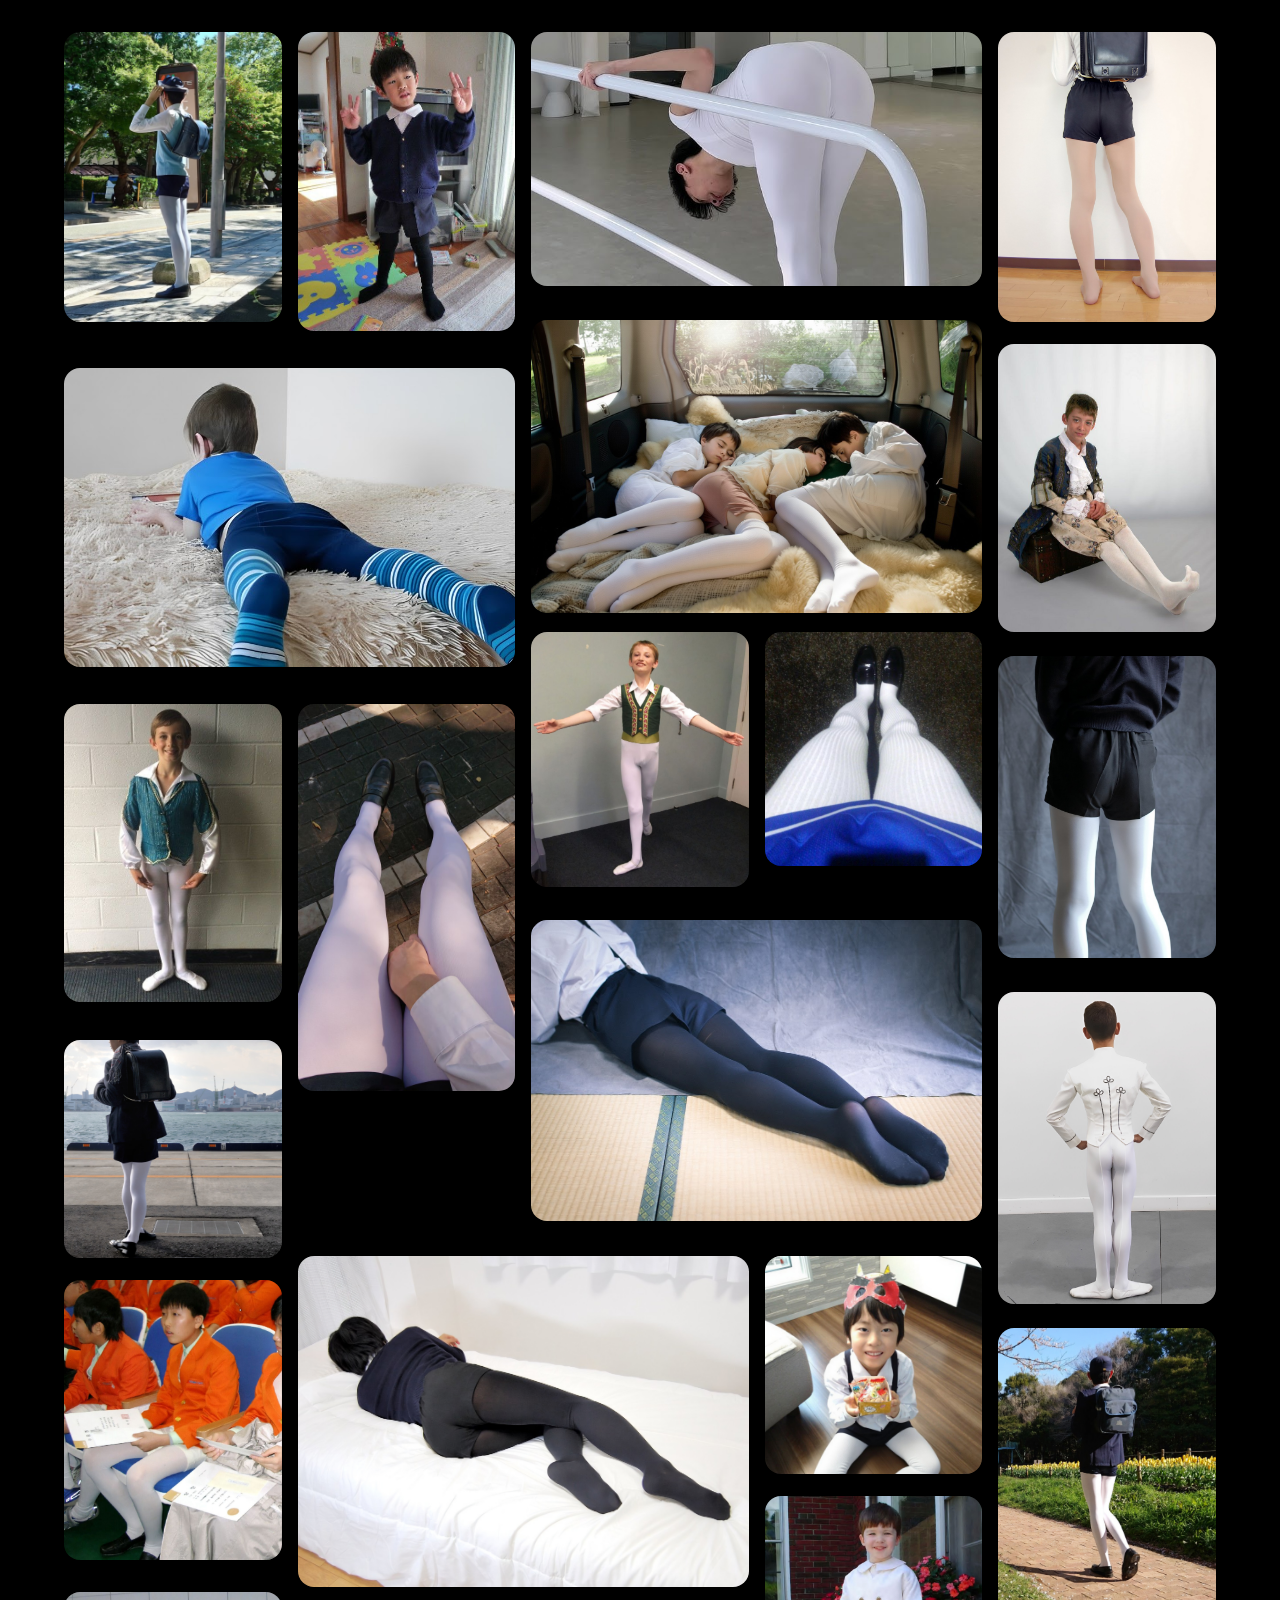
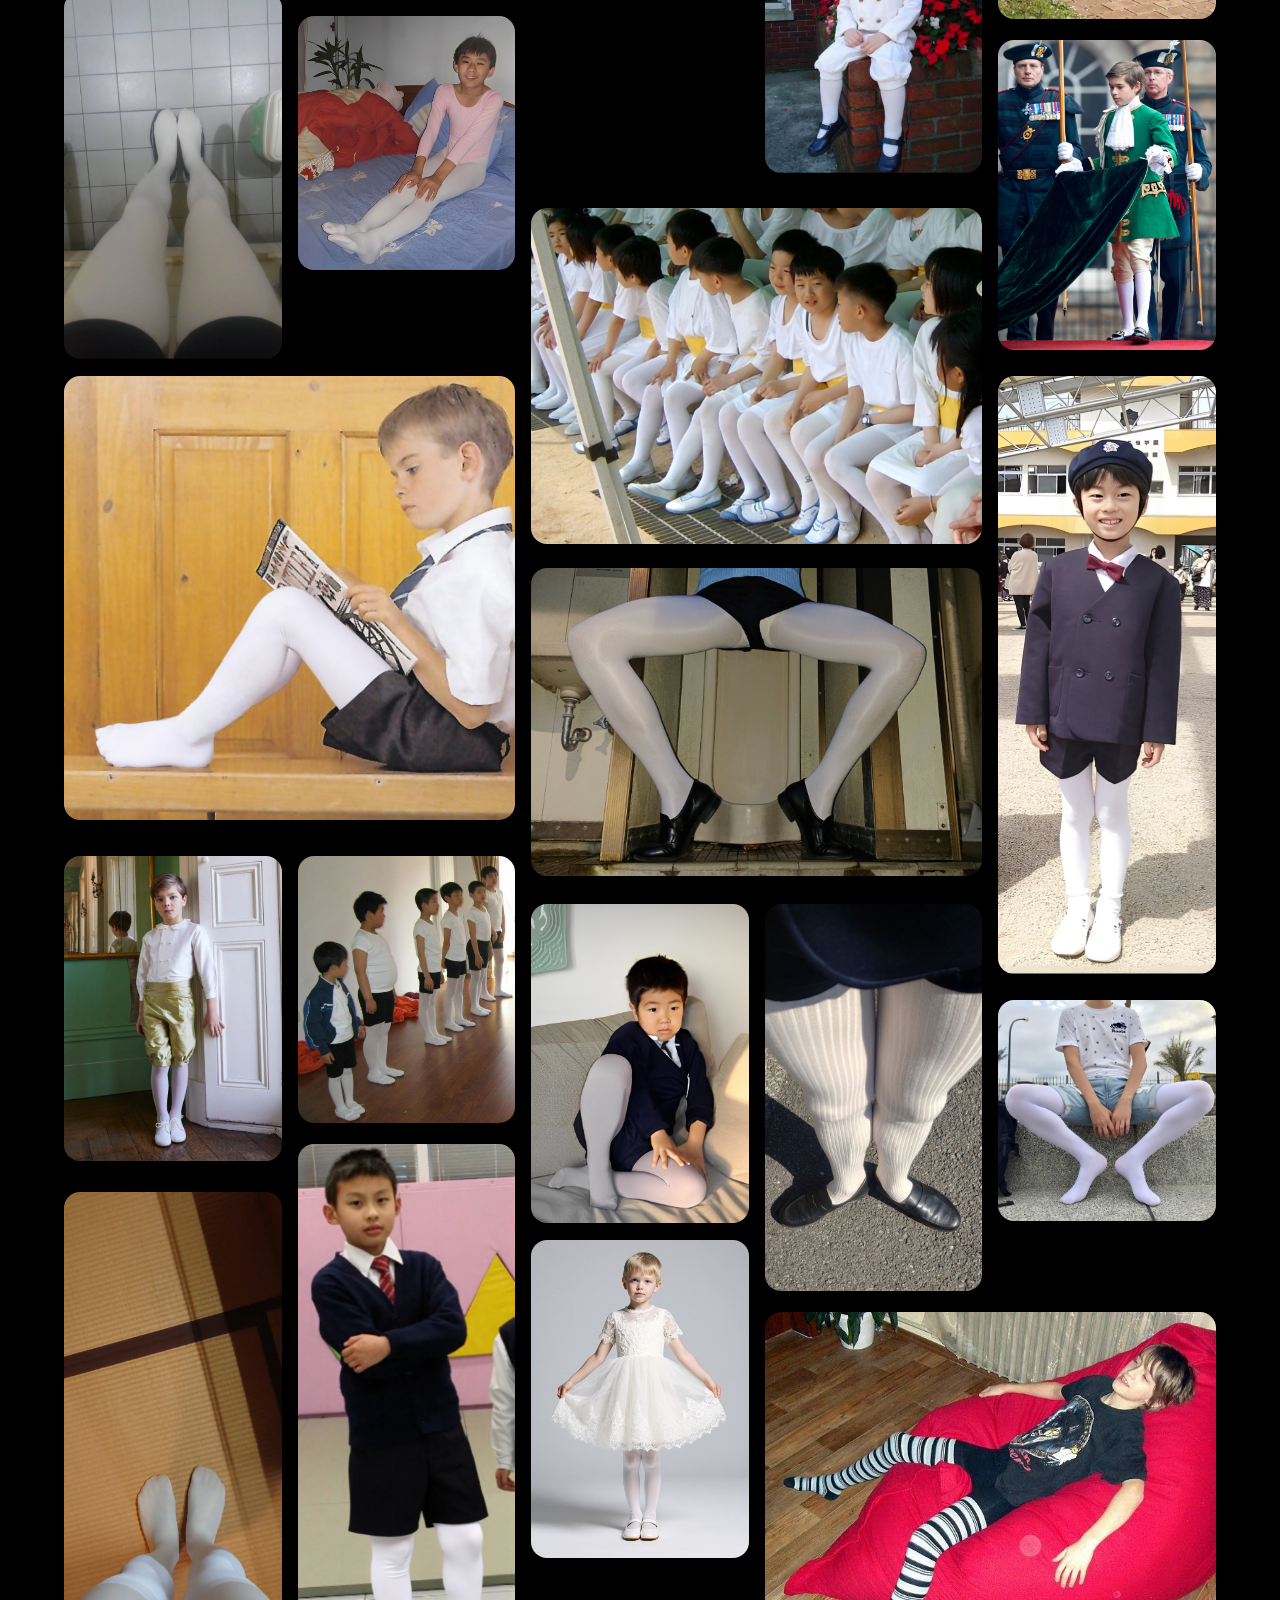
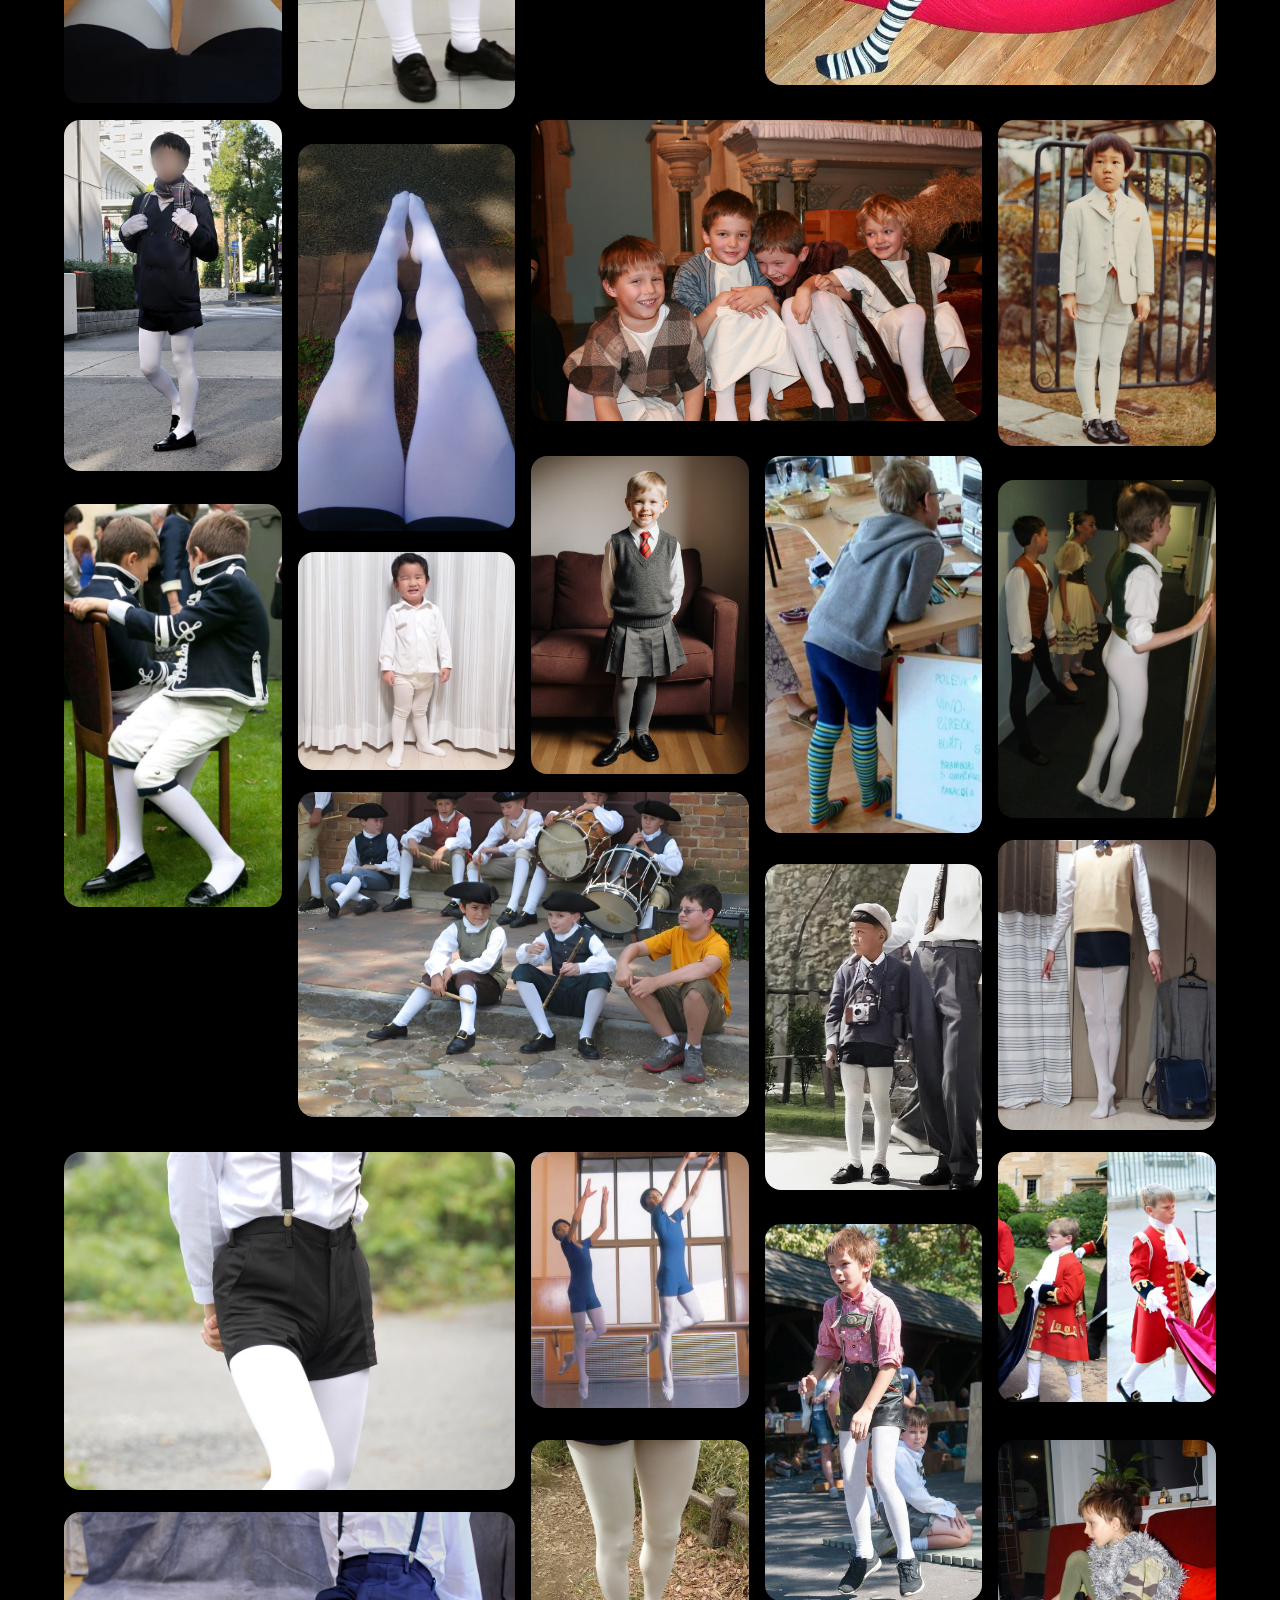
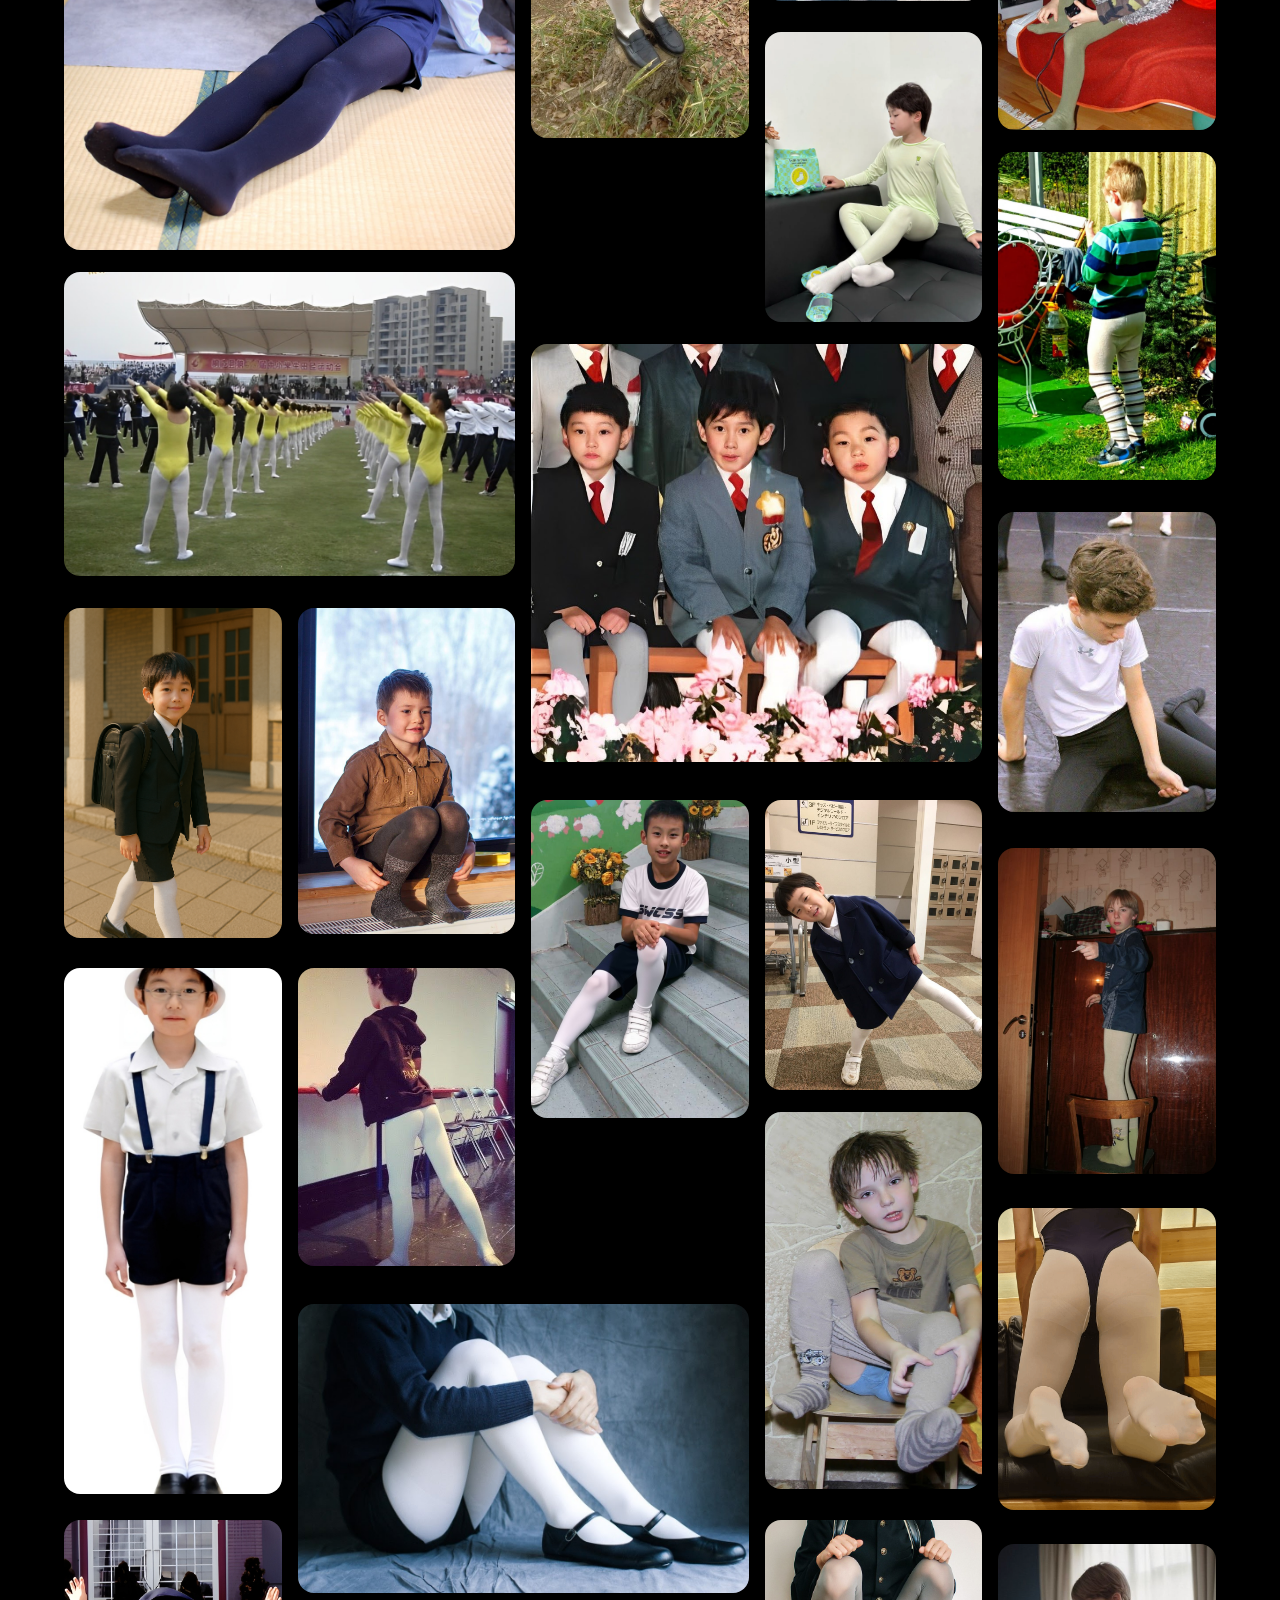
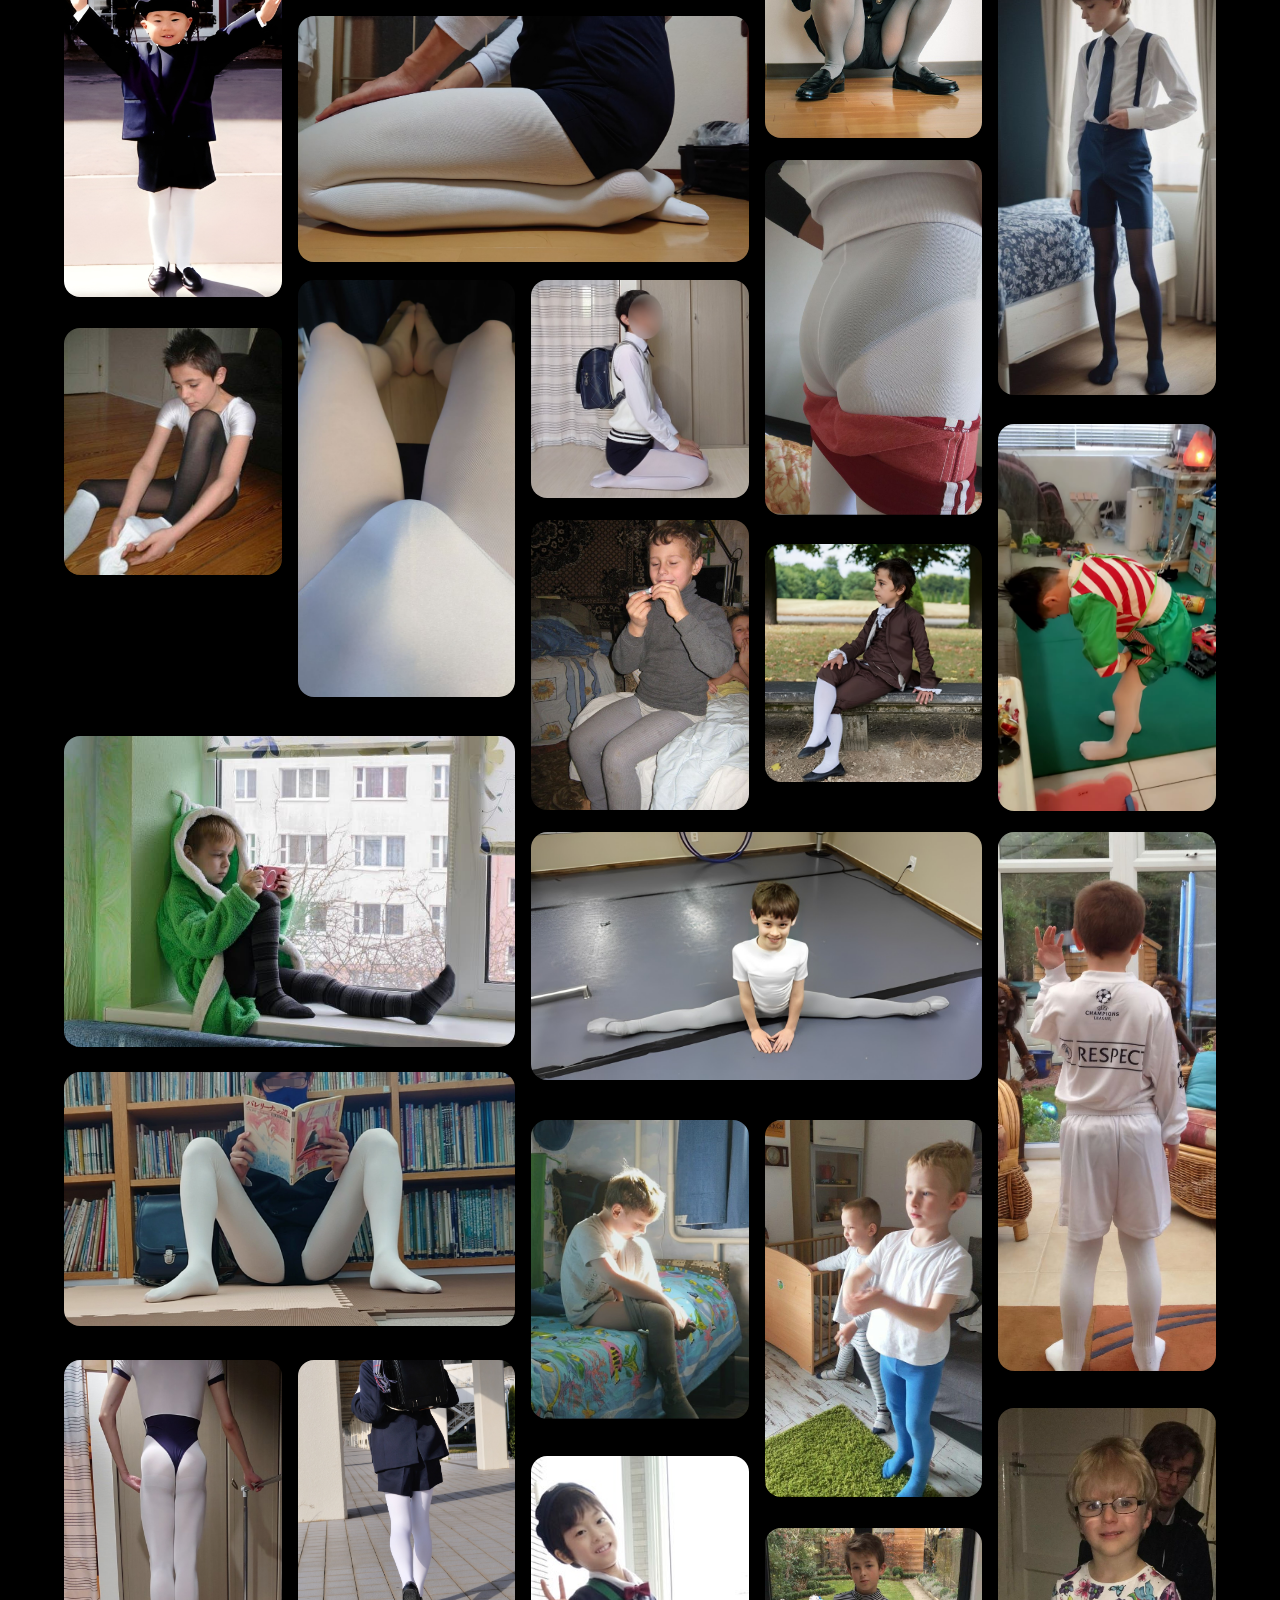
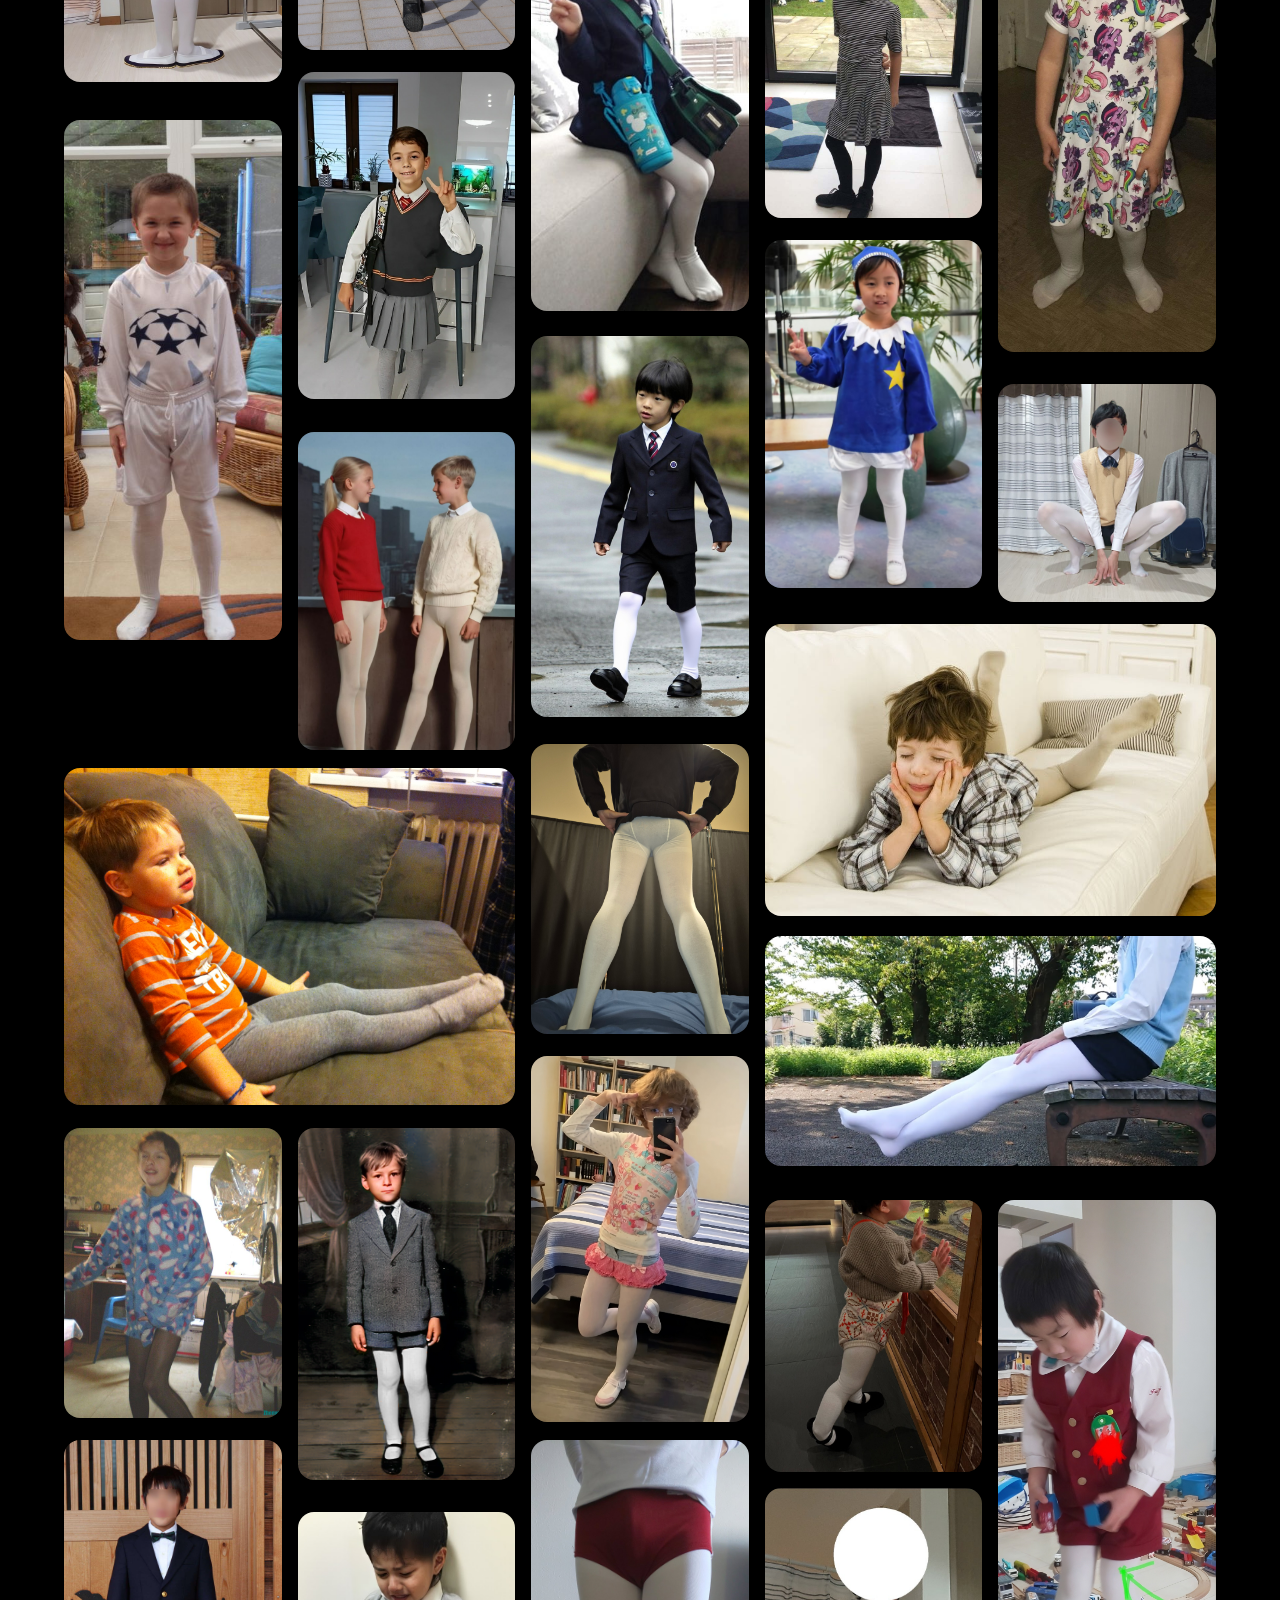
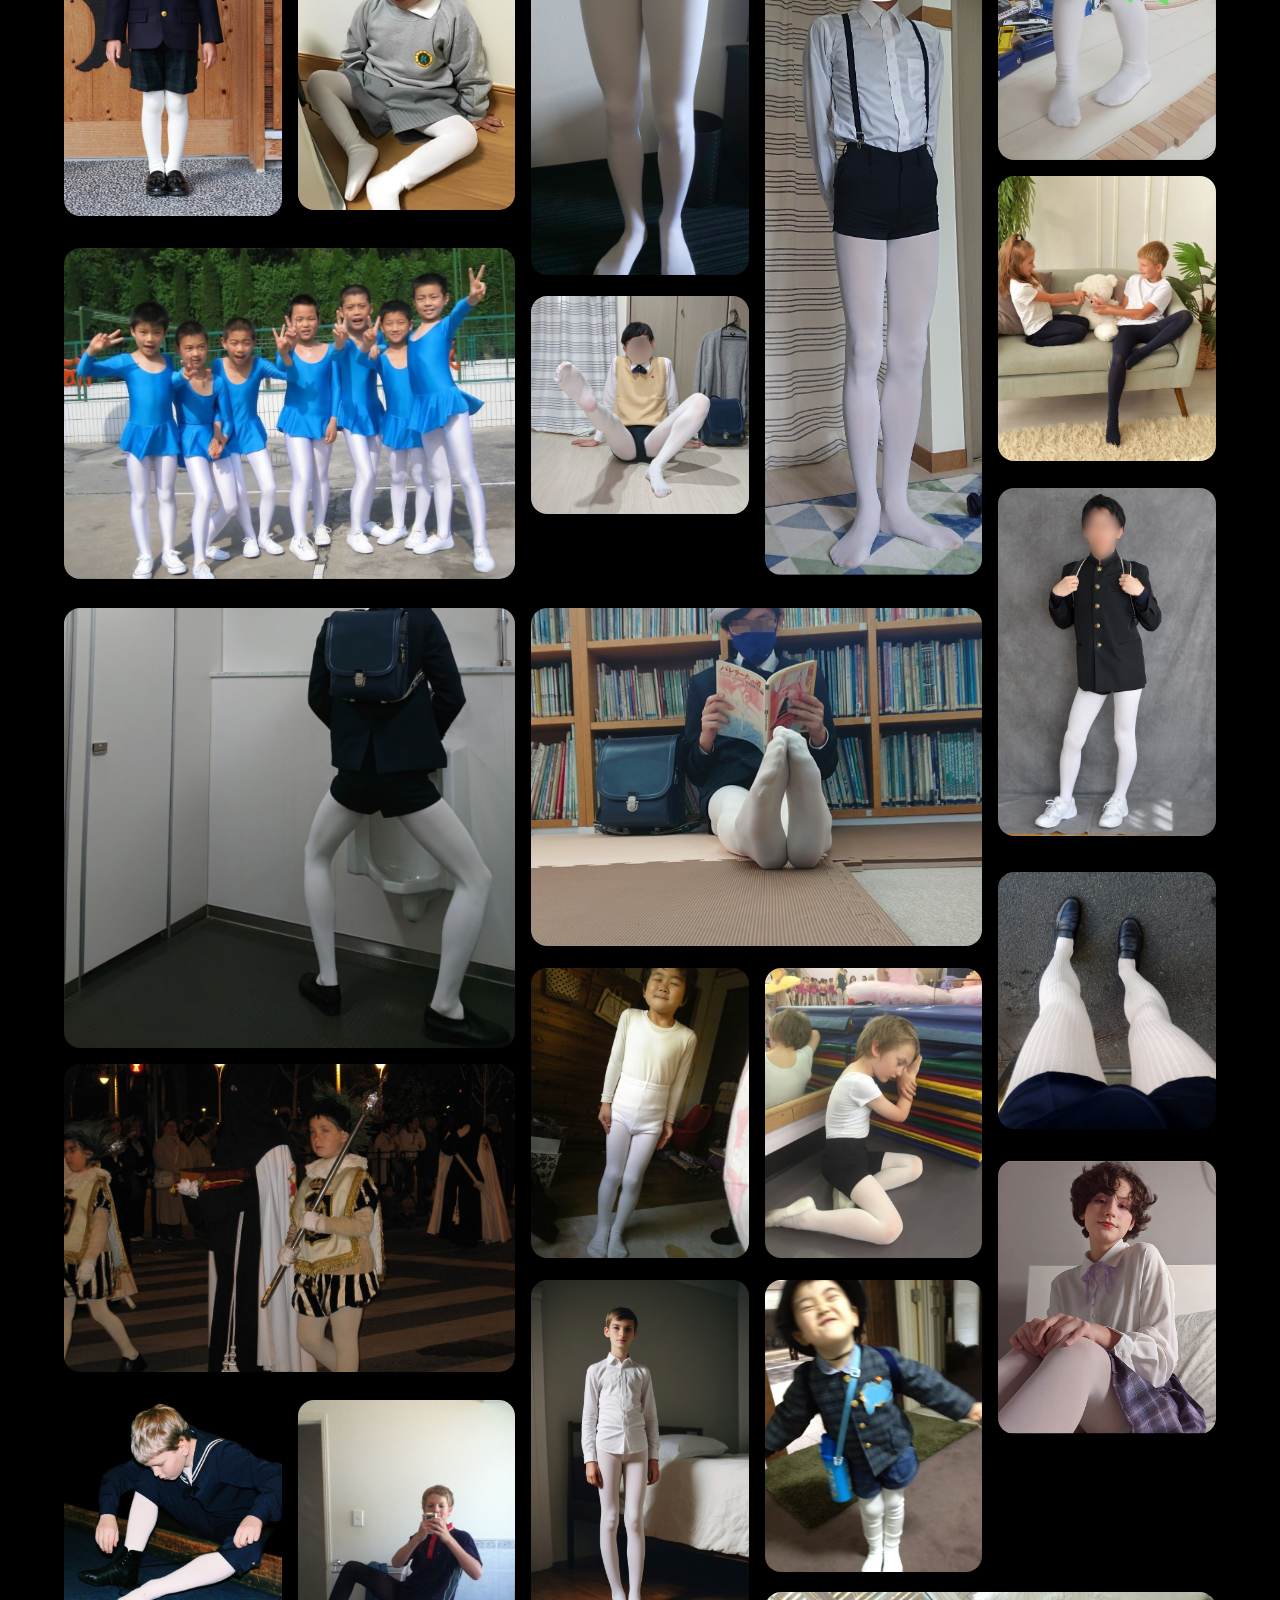
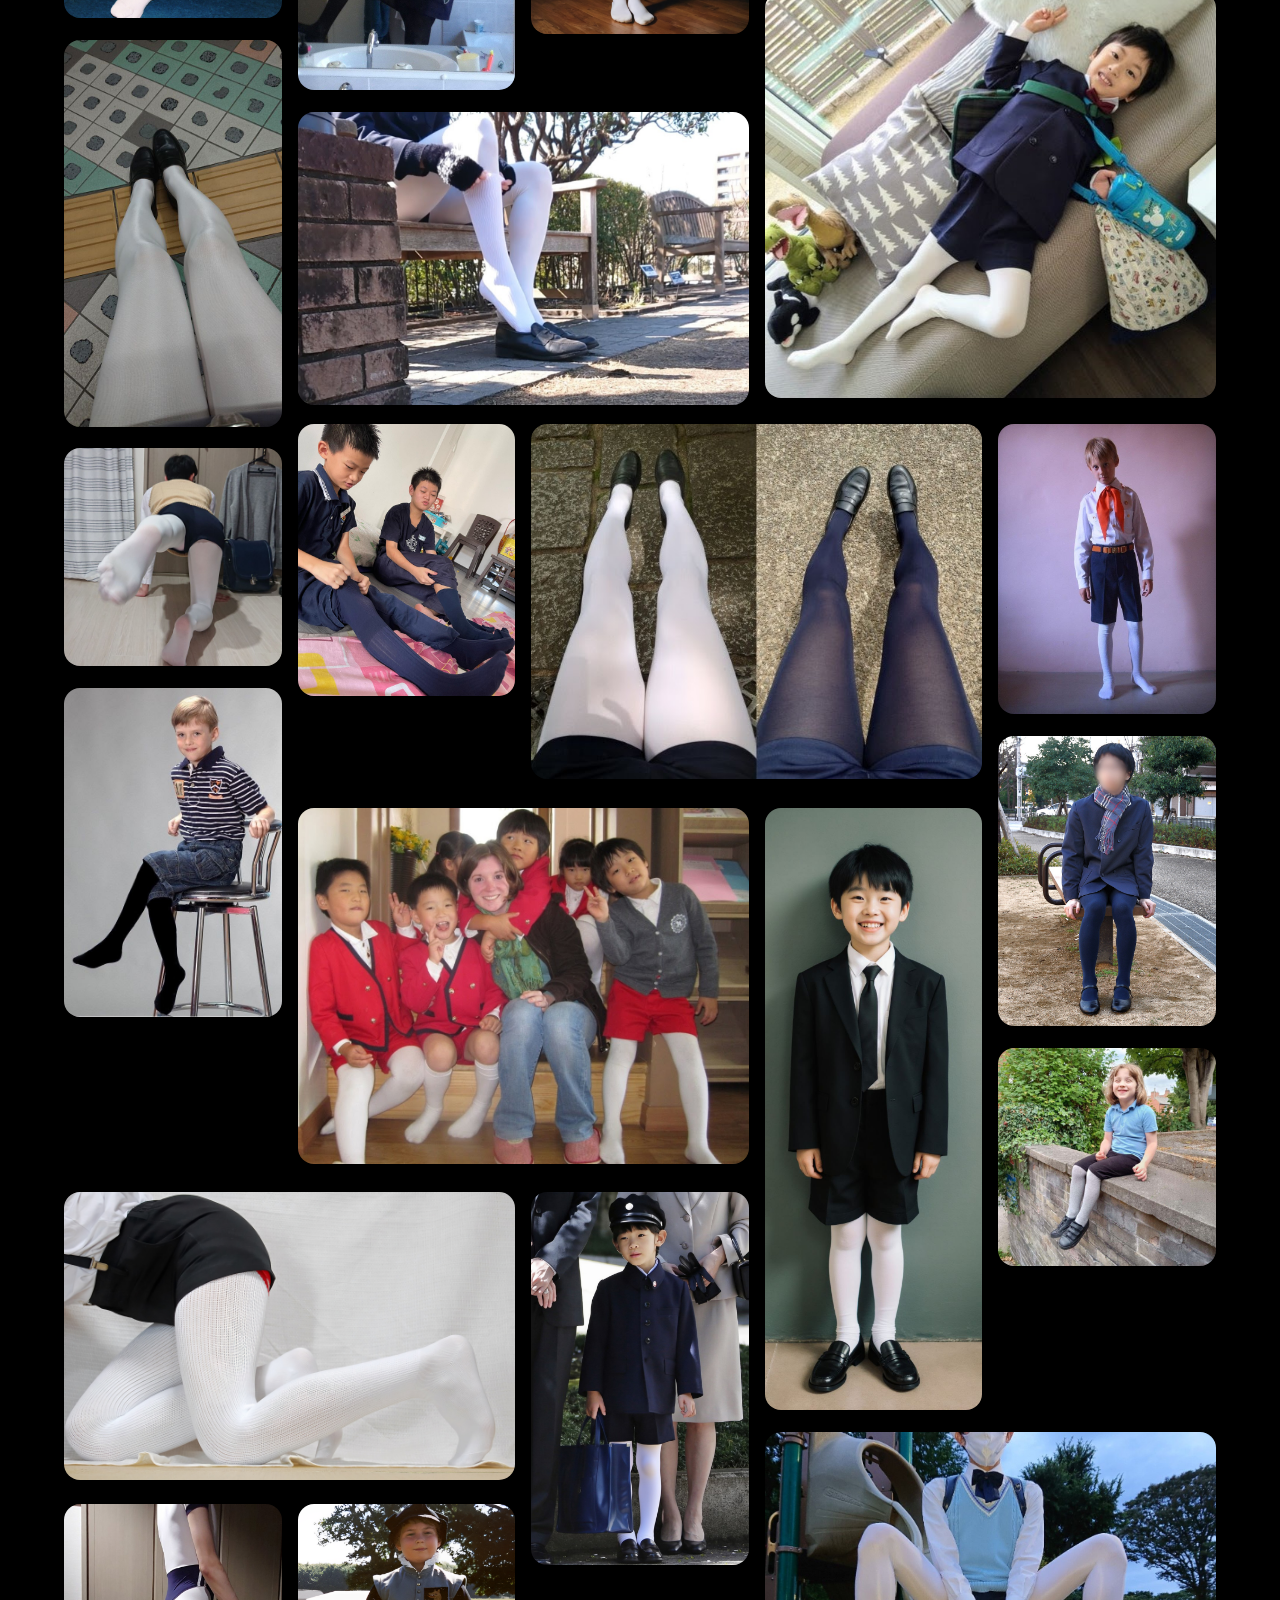
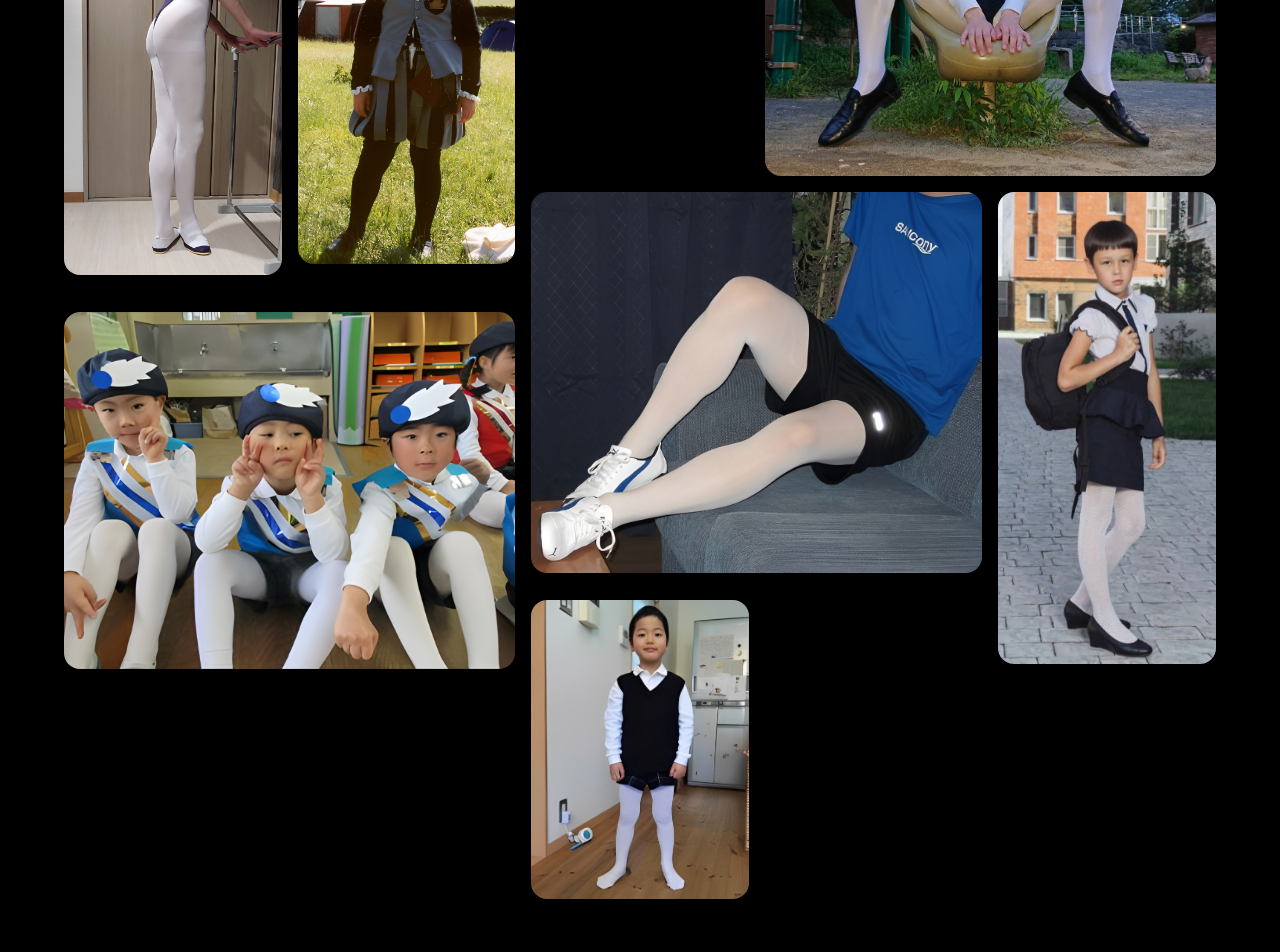
==== commit 628c7df7: "Update index.html and style.css" ====
--- a/index.html
+++ b/index.html
@@ -5,7 +5,7 @@
         <meta name="viewport" content="width=device-width, initial-scale=1">
         <title>Boy Tights</title>
         <link rel="icon" type="x-icon" href="/images/icon.png">
-        <link rel="stylesheet" type="text/css" href="/style.css">
+        <link rel="stylesheet" href="/style.css">
     </head>
     <body>
         <div class="app">
--- a/style.css
+++ b/style.css
@@ -60,8 +60,7 @@
     padding: 0.5rem 1.15rem;
     border-radius: 999px;
     box-shadow: 0 8px 20px rgba(0, 0, 0, 0.35);
-    transition: transform 420ms cubic-bezier(0.22, 0.9, 0.3, 1),
-        opacity 300ms ease;
+    transition: transform 420ms cubic-bezier(0.22, 0.9, 0.3, 1), opacity 300ms ease;
     opacity: 0;
     z-index: 9999;
     pointer-events: none;
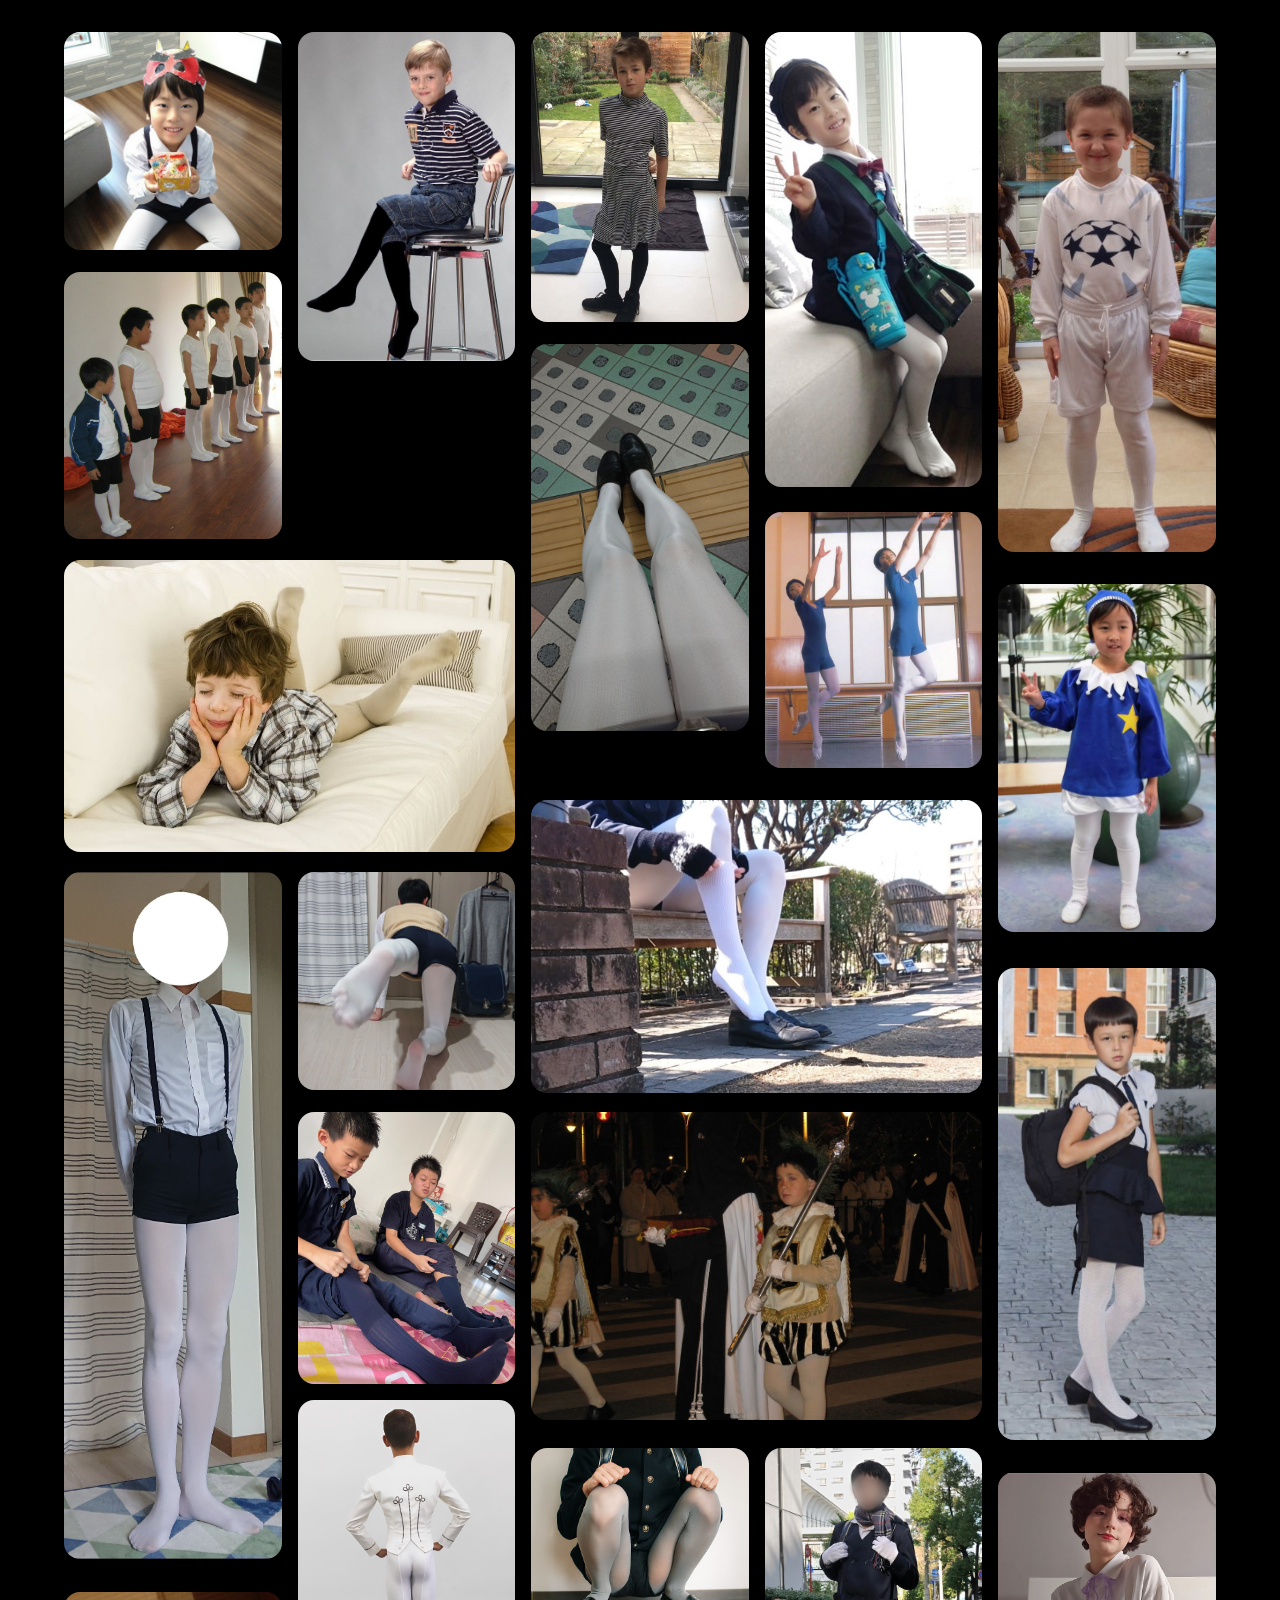
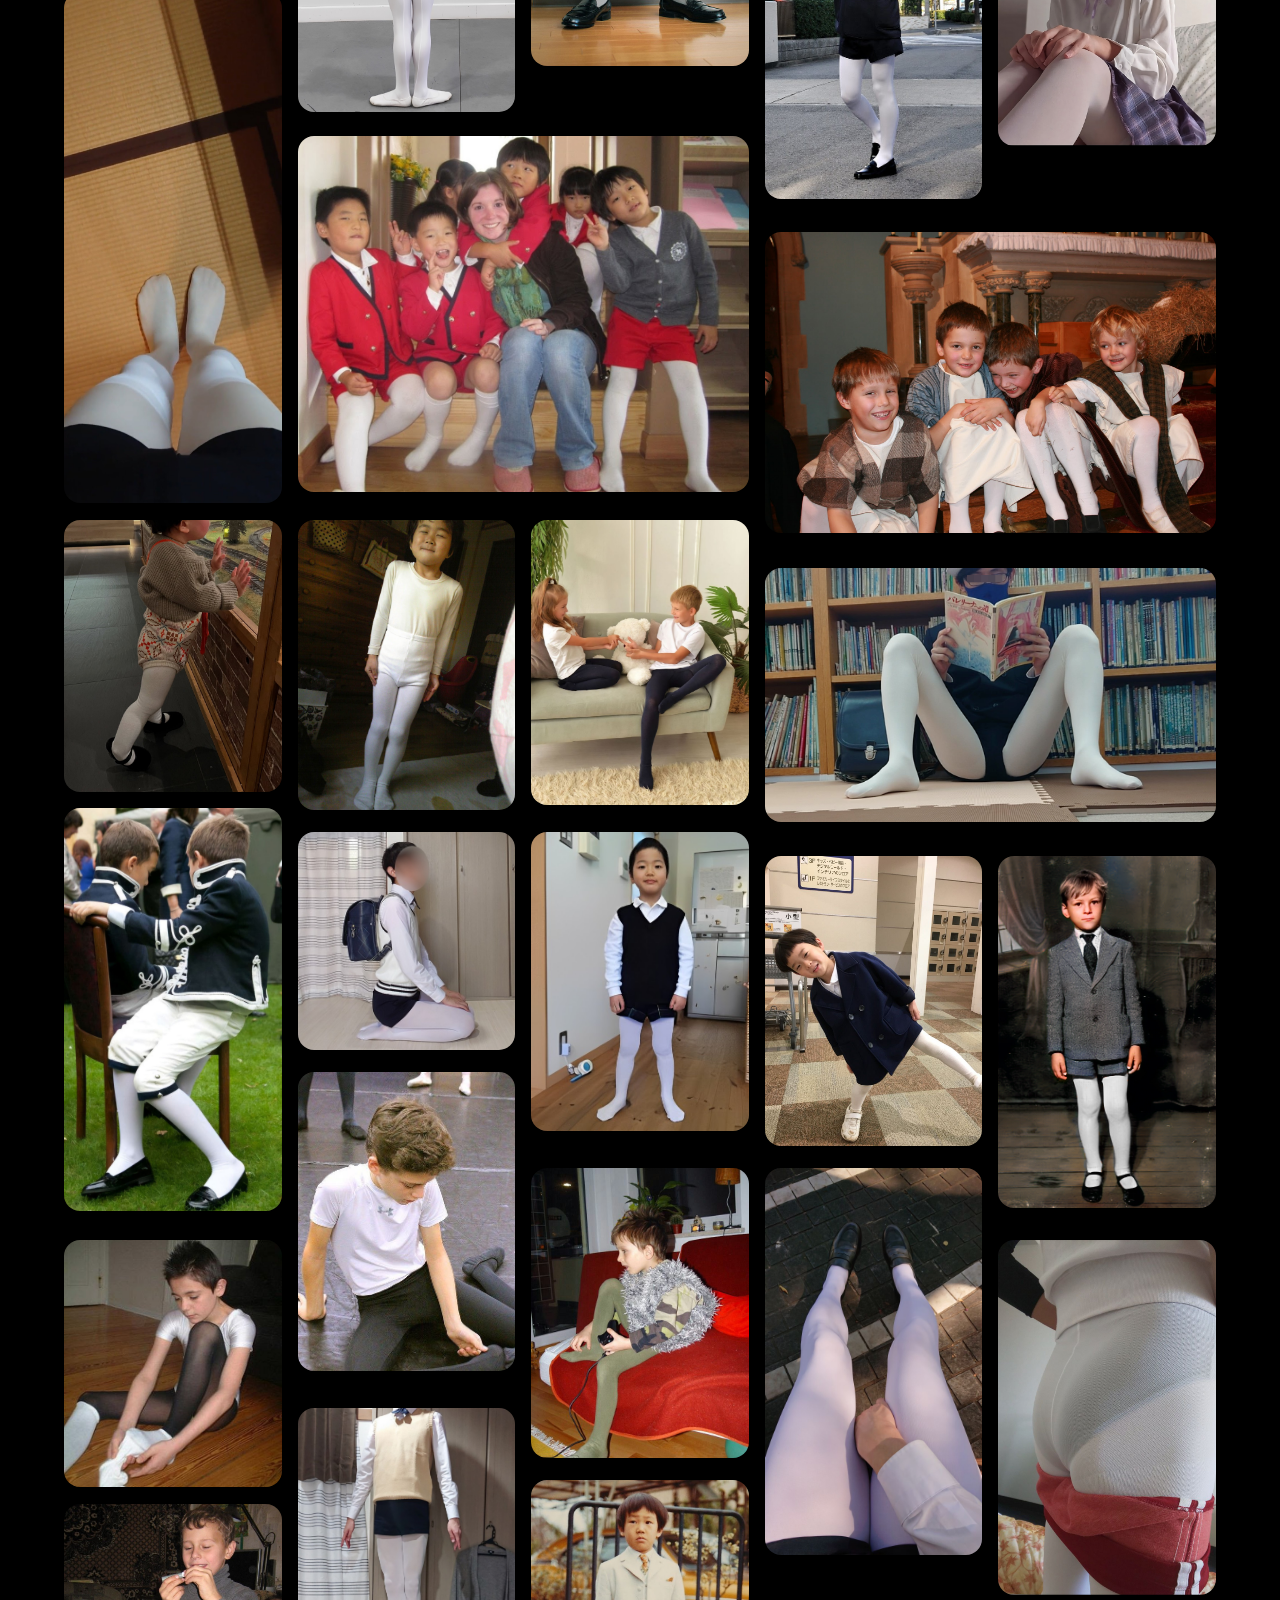
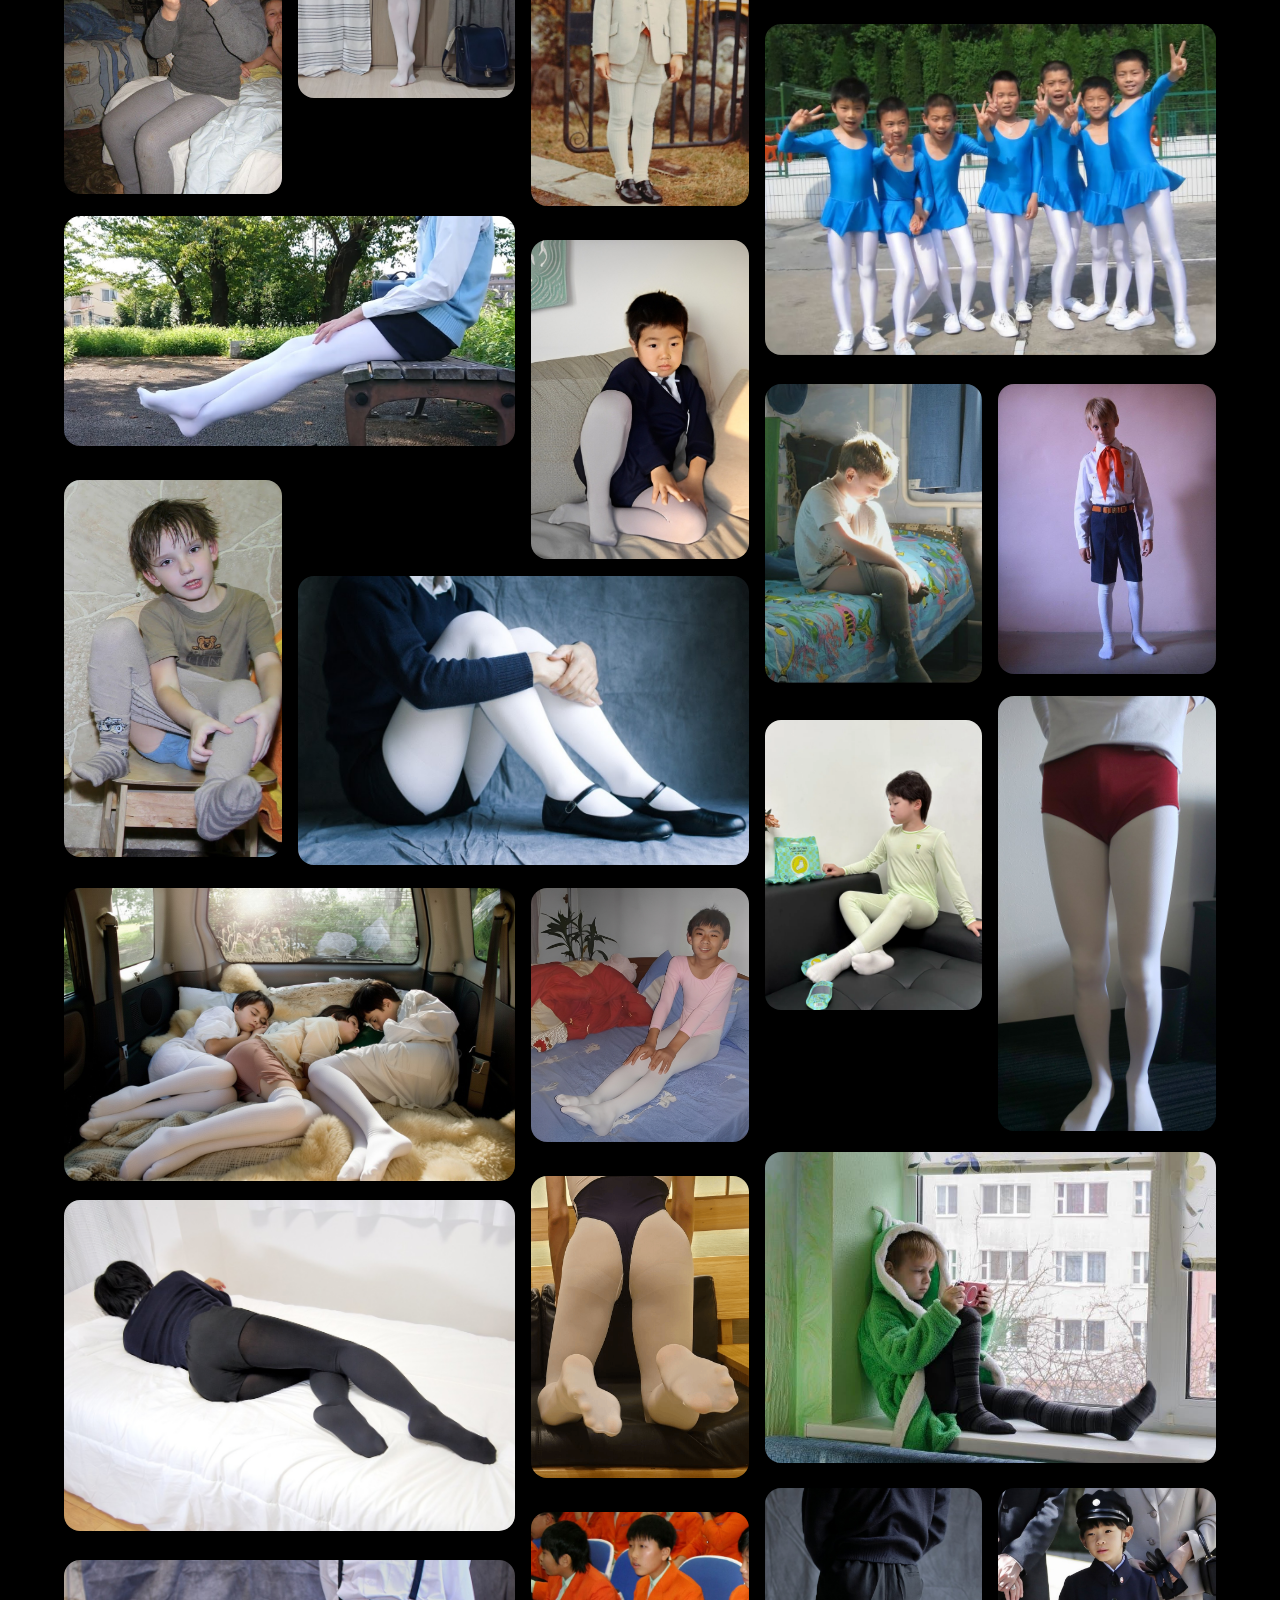
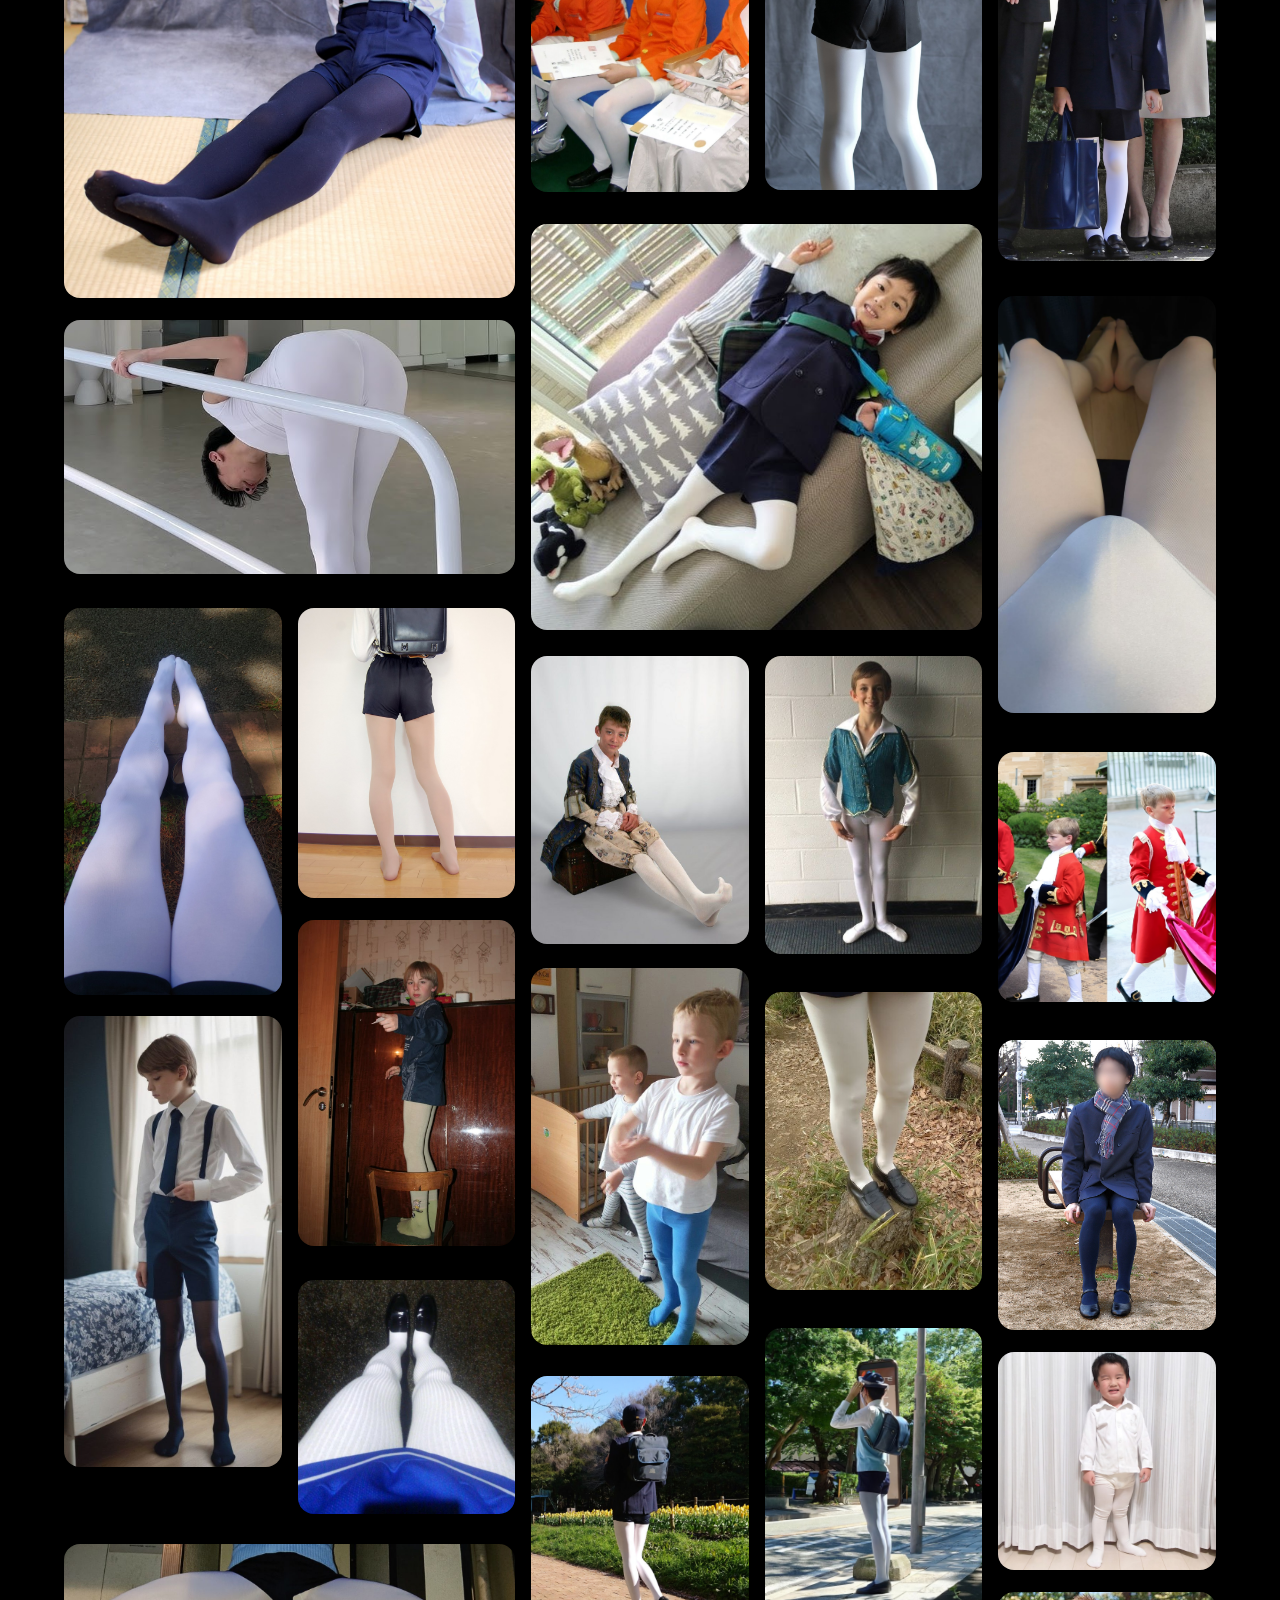
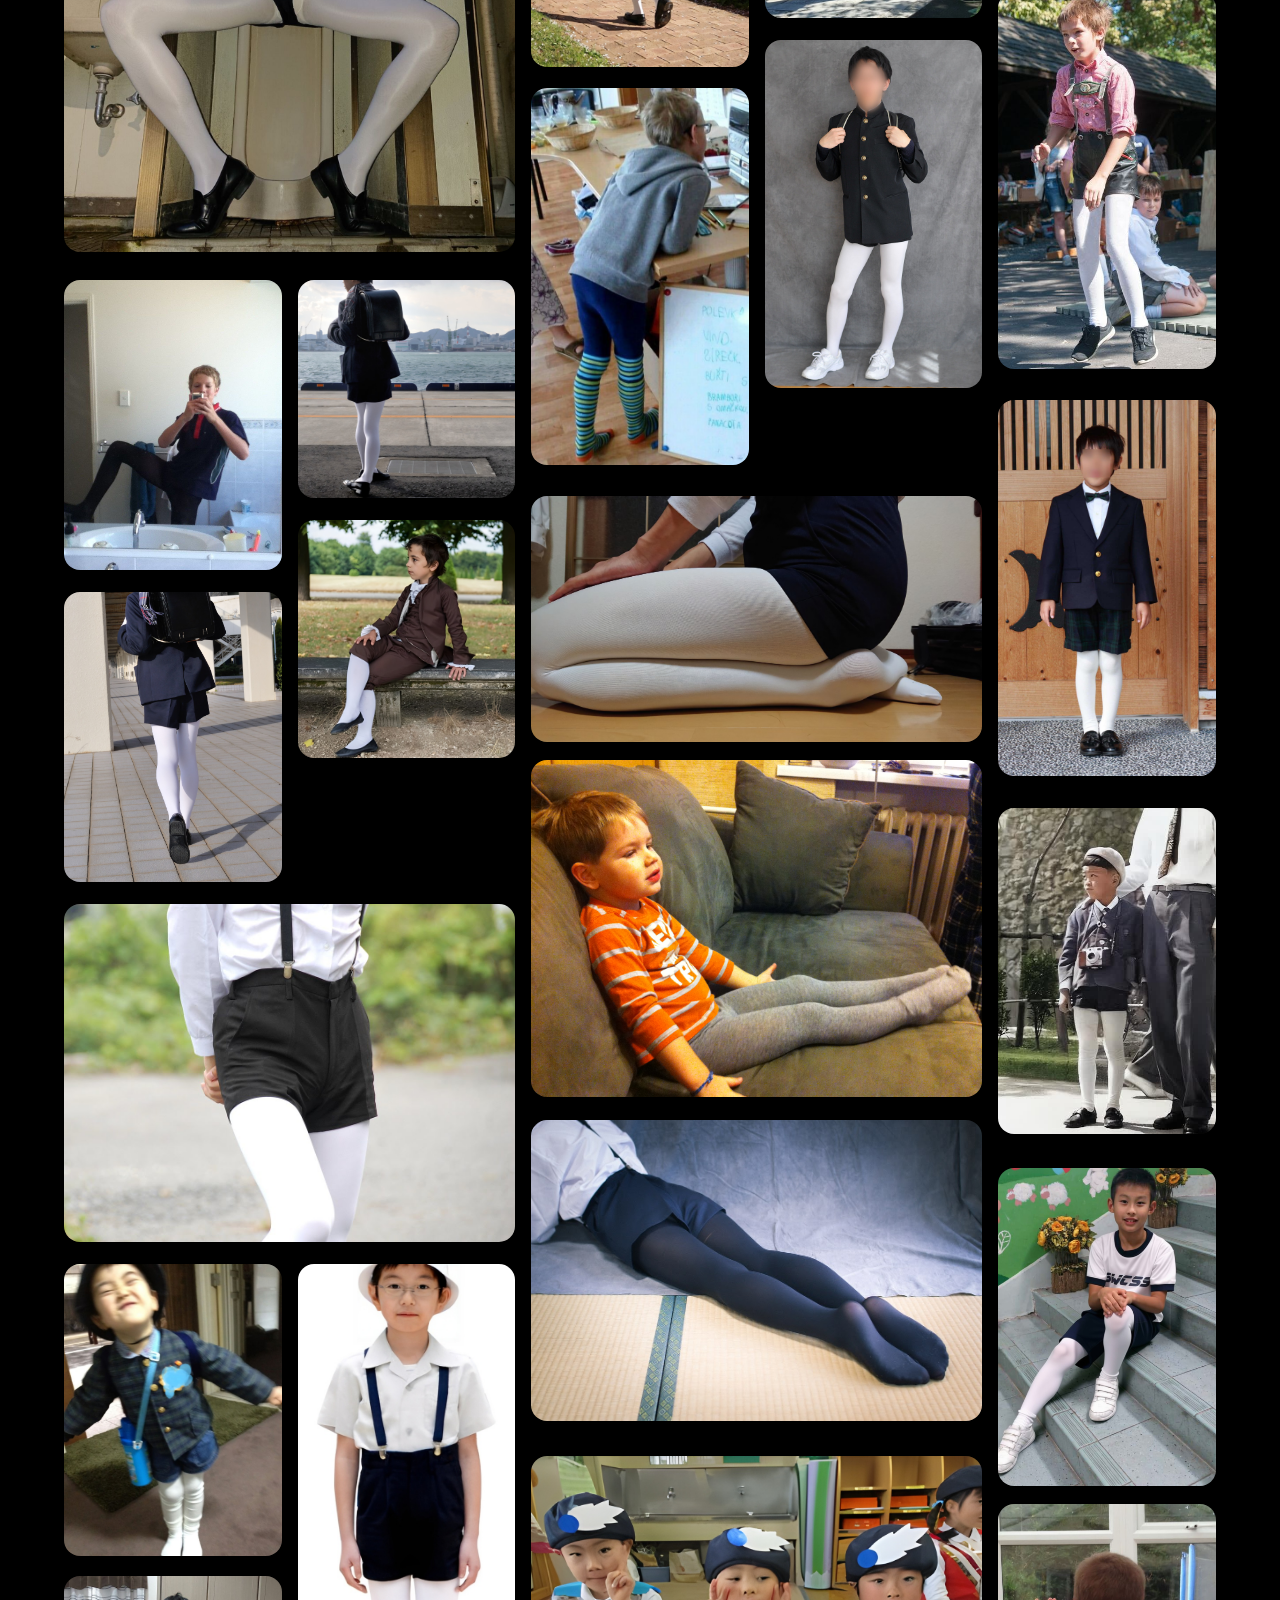
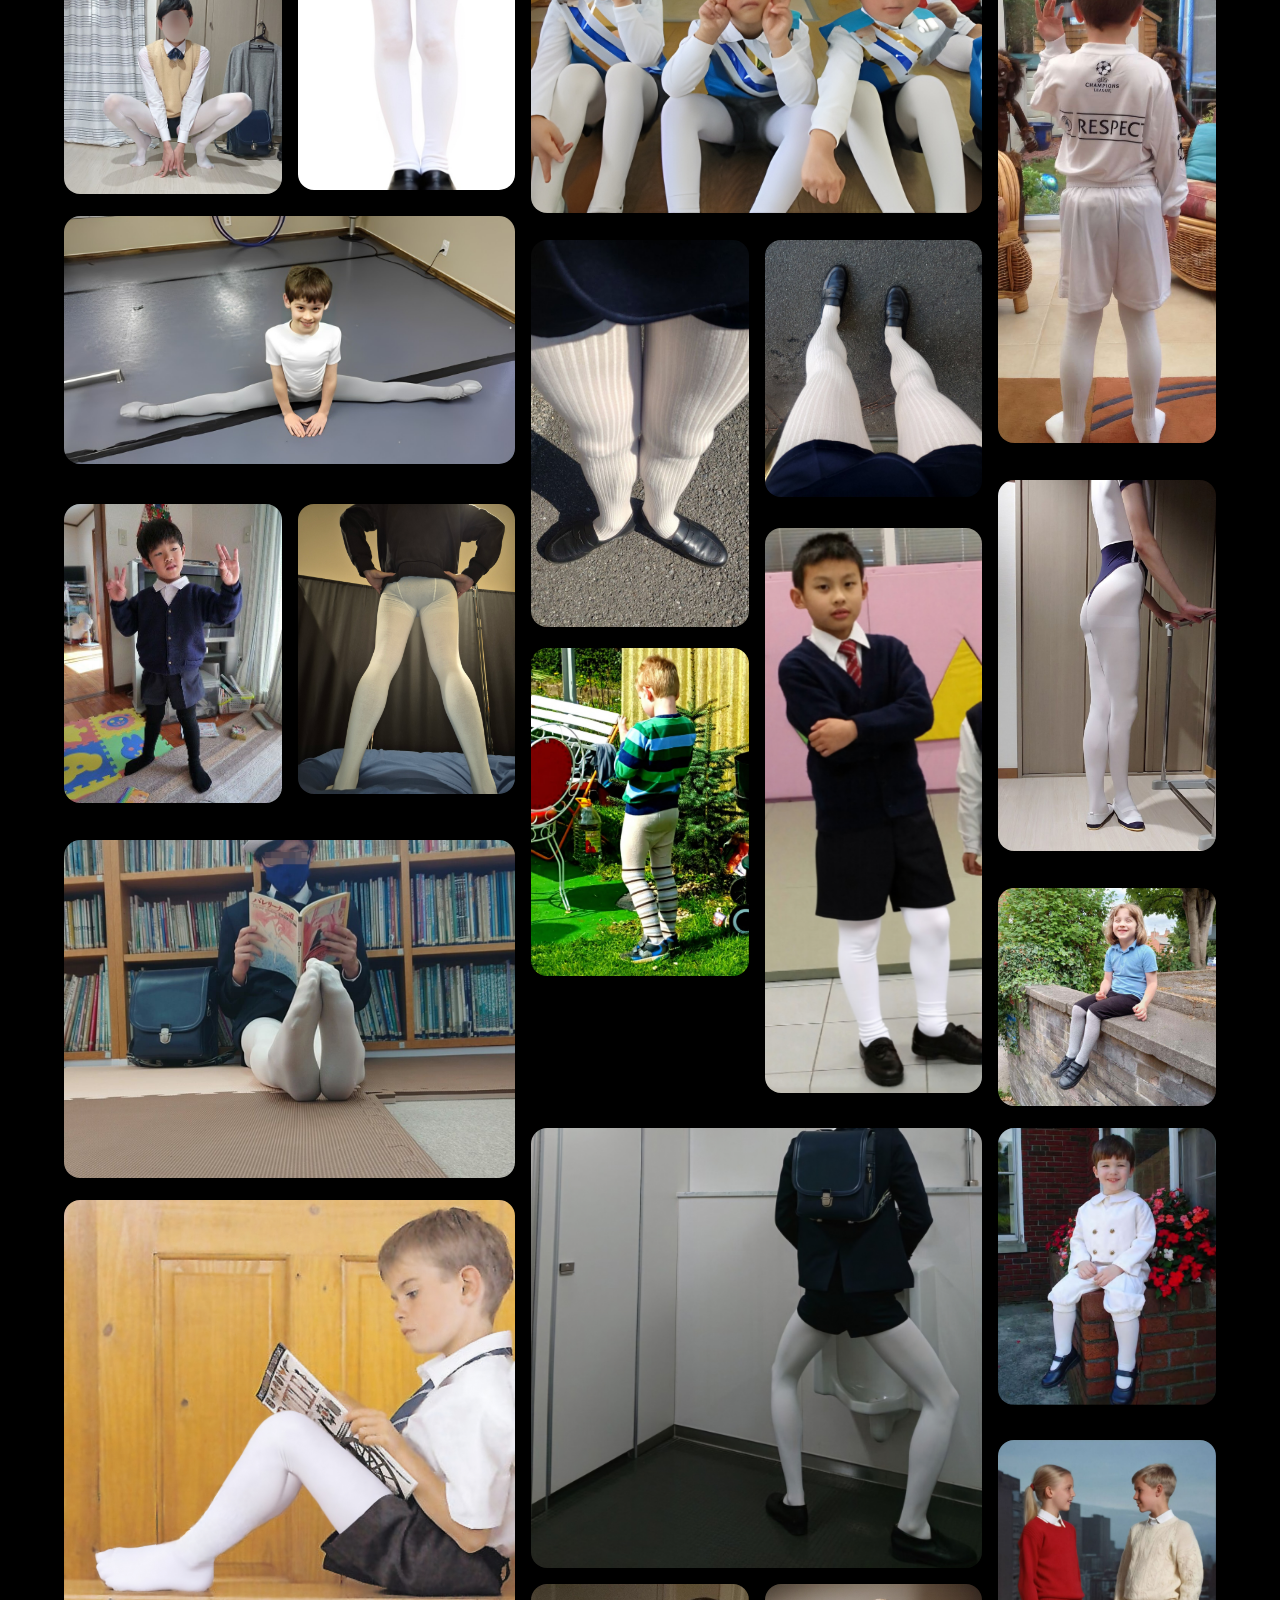
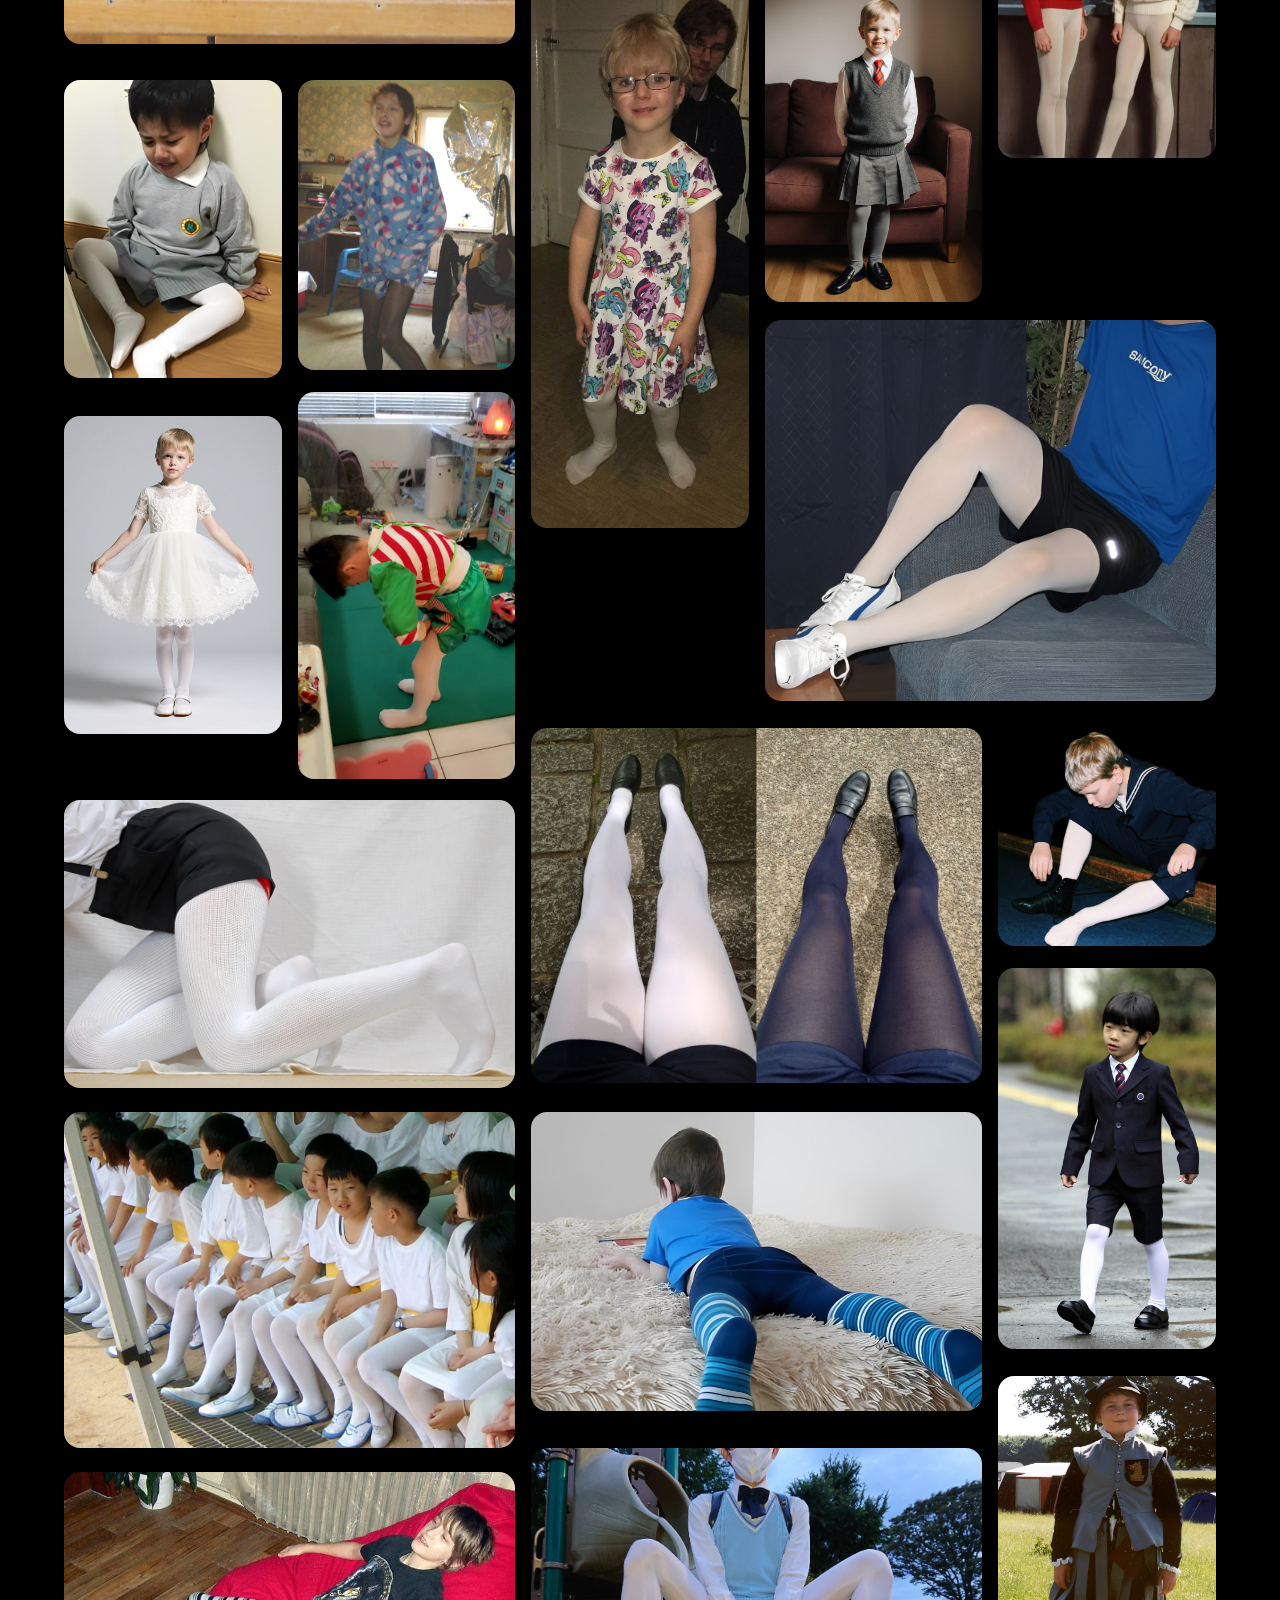
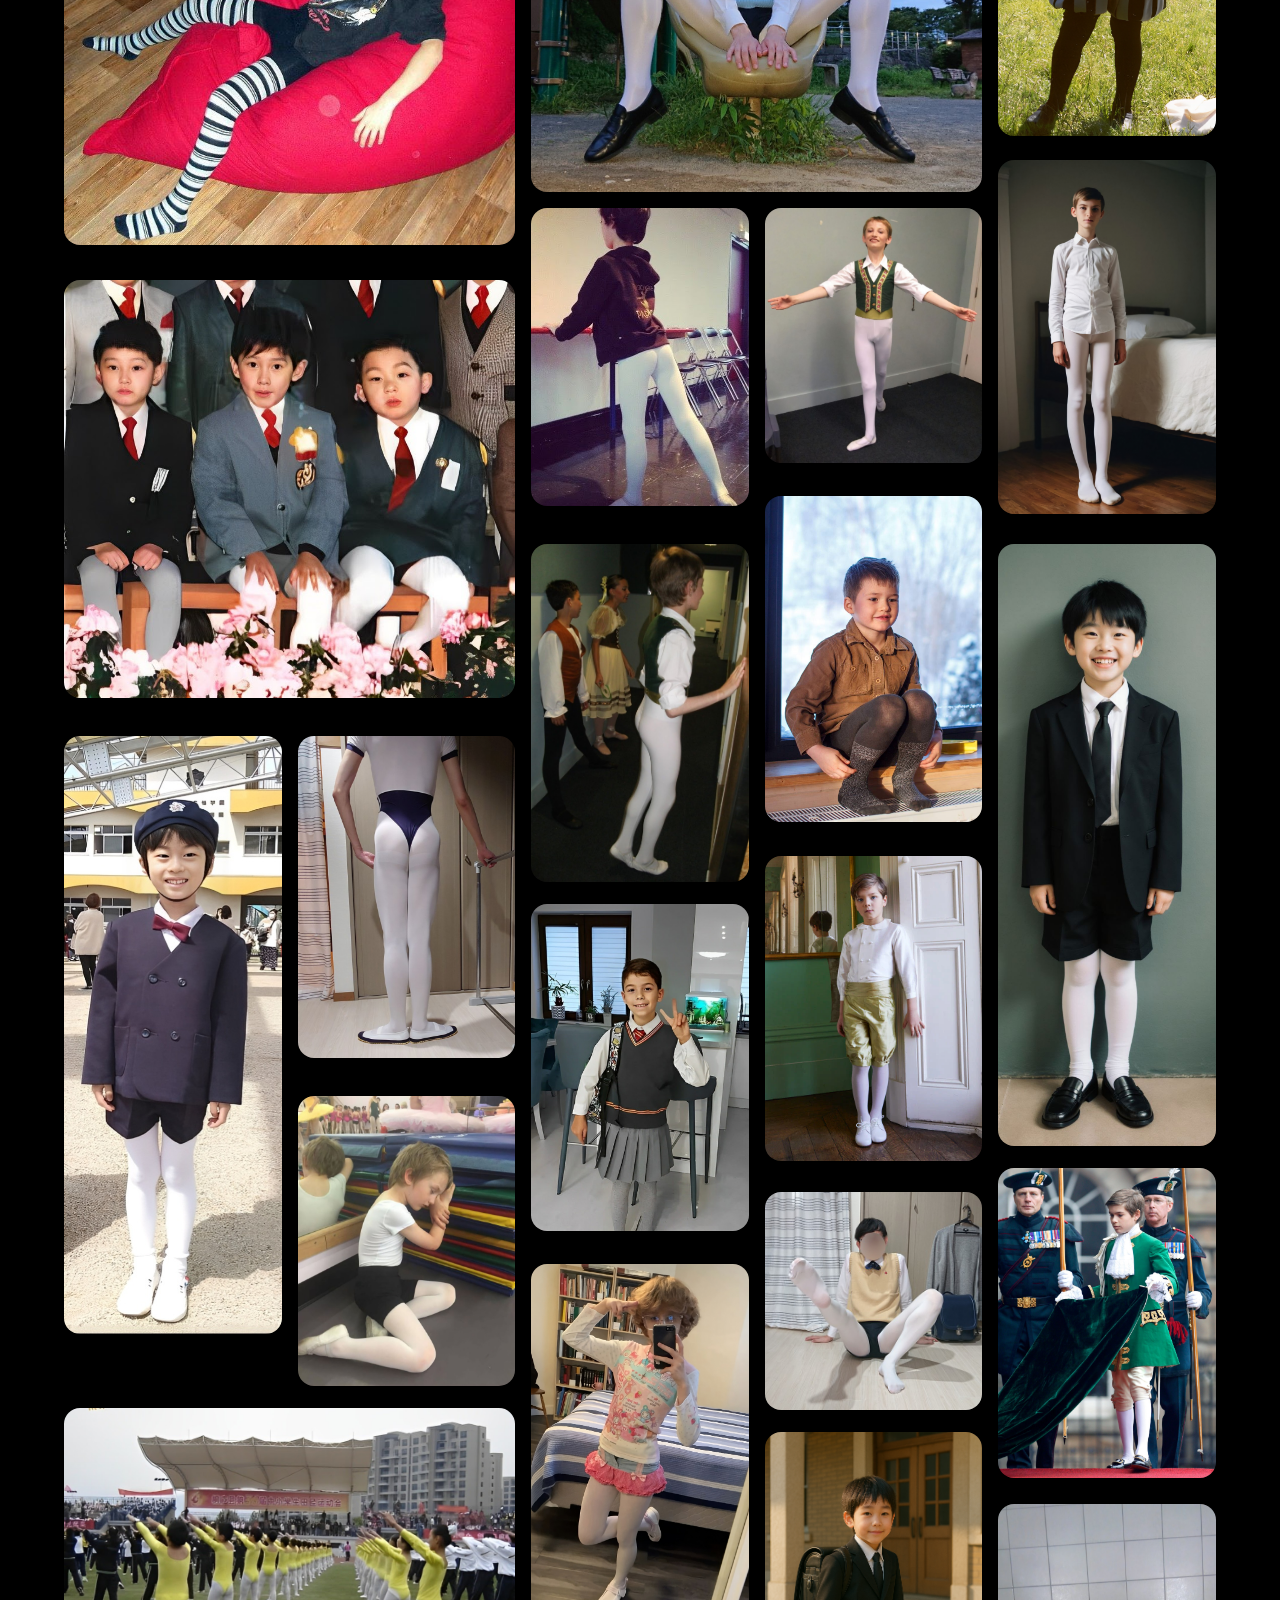
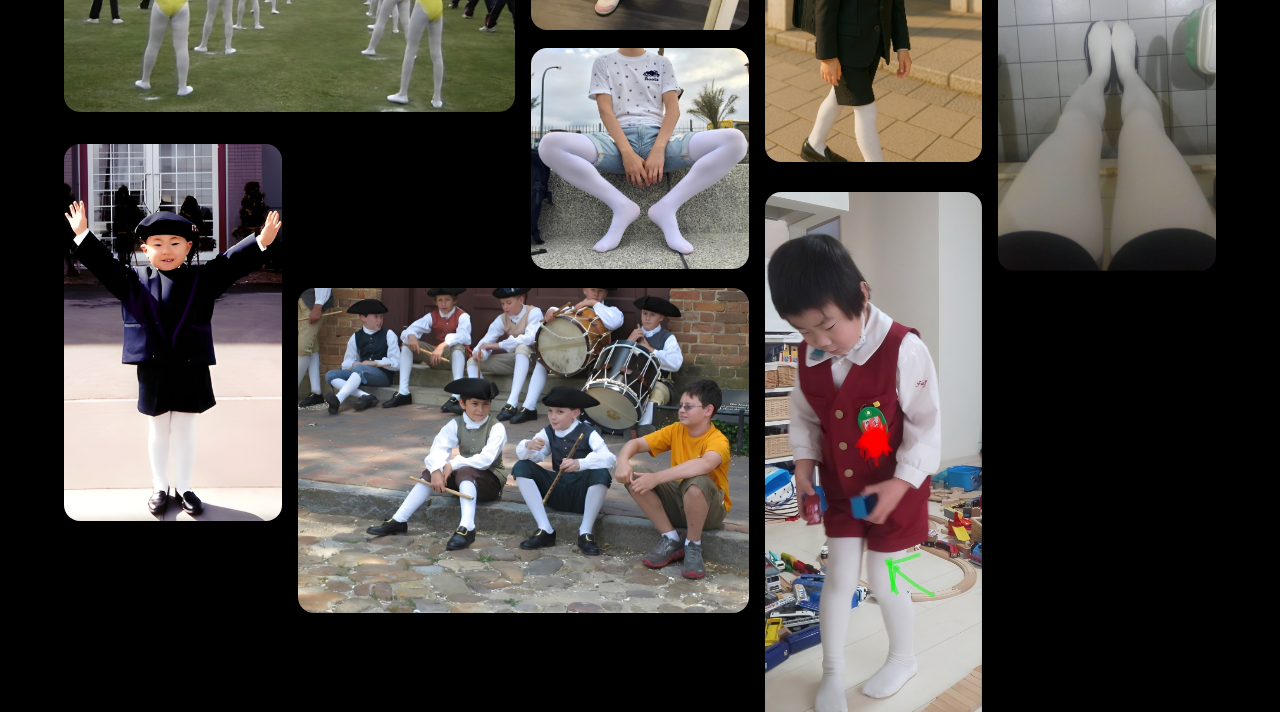
==== commit a3877ae0: "Update index.html" ====
--- a/index.html
+++ b/index.html
@@ -10,154 +10,80 @@
     <body>
         <div class="app">
             <div class="card">
-                <img src="/images/img-00001.jpg">
-                <img src="/images/img-00002.png">
-                <img src="/images/img-00003.jpg">
-                <img src="/images/img-00004.jpg">
-                <img src="/images/img-00005.png">
-                <img src="/images/img-00006.png">
-                <img src="/images/img-00007.jpg">
-                <img src="/images/img-00008.jpg">
-                <img src="/images/img-00009.png">
-                <img src="/images/img-00010.jpg">
-                <img src="/images/img-00011.jpg">
-                <img src="/images/img-00012.jpg">
-                <img src="/images/img-00013.png">
-                <img src="/images/img-00014.png">
-                <img src="/images/img-00015.png">
-                <img src="/images/img-00016.png">
-                <img src="/images/img-00017.png">
-                <img src="/images/img-00018.png">
-                <img src="/images/img-00019.jpg">
-                <img src="/images/img-00020.png">
-                <img src="/images/img-00021.png">
-                <img src="/images/img-00022.jpg">
-                <img src="/images/img-00023.png">
-                <img src="/images/img-00024.jpg">
-                <img src="/images/img-00025.png">
-                <img src="/images/img-00026.png">
-                <img src="/images/img-00027.png">
-                <img src="/images/img-00028.jpg">
-                <img src="/images/img-00029.png">
-                <img src="/images/img-00030.png">
-                <img src="/images/img-00031.png">
-                <img src="/images/img-00032.png">
-                <img src="/images/img-00033.png">
-                <img src="/images/img-00034.png">
-                <img src="/images/img-00035.jpg">
-                <img src="/images/img-00036.png">
-                <img src="/images/img-00037.png">
-                <img src="/images/img-00038.png">
-                <img src="/images/img-00039.png">
-                <img src="/images/img-00040.jpg">
-                <img src="/images/img-00041.png">
-                <img src="/images/img-00042.jpg">
-                <img src="/images/img-00043.png">
-                <img src="/images/img-00044.png">
-                <img src="/images/img-00045.png">
-                <img src="/images/img-00046.jpg">
-                <img src="/images/img-00047.png">
-                <img src="/images/img-00048.png">
-                <img src="/images/img-00049.png">
-                <img src="/images/img-00050.png">
-                <img src="/images/img-00051.png">
-                <img src="/images/img-00052.jpg">
-                <img src="/images/img-00053.jpg">
-                <img src="/images/img-00054.png">
-                <img src="/images/img-00055.jpg">
-                <img src="/images/img-00056.jpg">
-                <img src="/images/img-00057.jpg">
-                <img src="/images/img-00058.png">
-                <img src="/images/img-00059.png">
-                <img src="/images/img-00060.png">
-                <img src="/images/img-00061.jpg">
-                <img src="/images/img-00062.png">
-                <img src="/images/img-00063.png">
-                <img src="/images/img-00064.png">
-                <img src="/images/img-00065.jpg">
-                <img src="/images/img-00066.png">
-                <img src="/images/img-00067.jpg">
-                <img src="/images/img-00068.jpg">
-                <img src="/images/img-00069.jpg">
-                <img src="/images/img-00070.png">
-                <img src="/images/img-00071.png">
-                <img src="/images/img-00072.png">
-                <img src="/images/img-00073.png">
-                <img src="/images/img-00074.jpg">
-                <img src="/images/img-00075.png">
-                <img src="/images/img-00076.png">
-                <img src="/images/img-00077.png">
-                <img src="/images/img-00078.png">
-                <img src="/images/img-00079.png">
-                <img src="/images/img-00080.png">
-                <img src="/images/img-00081.jpg">
-                <img src="/images/img-00082.jpg">
-                <img src="/images/img-00083.jpg">
-                <img src="/images/img-00084.jpg">
-                <img src="/images/img-00085.jpg">
-                <img src="/images/img-00086.jpg">
-                <img src="/images/img-00087.jpg">
-                <img src="/images/img-00088.jpg">
-                <img src="/images/img-00089.jpg">
-                <img src="/images/img-00090.jpg">
-                <img src="/images/img-00091.jpg">
-                <img src="/images/img-00092.jpg">
-                <img src="/images/img-00093.jpg">
-                <img src="/images/img-00094.jpg">
-                <img src="/images/img-00095.jpg">
-                <img src="/images/img-00096.jpg">
-                <img src="/images/img-00097.jpg">
-                <img src="/images/img-00098.jpg">
-                <img src="/images/img-00099.jpg">
-                <img src="/images/img-00100.jpg">
-                <img src="/images/img-00101.jpg">
-                <img src="/images/img-00102.jpg">
-                <img src="/images/img-00103.jpg">
-                <img src="/images/img-00104.jpg">
-                <img src="/images/img-00105.jpg">
-                <img src="/images/img-00106.jpg">
-                <img src="/images/img-00107.jpg">
-                <img src="/images/img-00108.jpg">
-                <img src="/images/img-00109.jpg">
-                <img src="/images/img-00110.jpg">
-                <img src="/images/img-00111.jpg">
-                <img src="/images/img-00112.jpg">
-                <img src="/images/img-00113.jpg">
-                <img src="/images/img-00114.jpg">
-                <img src="/images/img-00115.jpg">
-                <img src="/images/img-00116.jpg">
-                <img src="/images/img-00117.jpg">
-                <img src="/images/img-00118.jpg">
-                <img src="/images/img-00119.jpg">
-                <img src="/images/img-00120.png">
-                <img src="/images/img-00121.jpg">
-                <img src="/images/img-00122.jpg">
-                <img src="/images/img-00123.jpg">
-                <img src="/images/img-00124.jpg">
-                <img src="/images/img-00125.jpg">
-                <img src="/images/img-00126.jpg">
-                <img src="/images/img-00127.png">
-                <img src="/images/img-00128.jpg">
-                <img src="/images/img-00129.jpg">
-                <img src="/images/img-00130.jpg">
-                <img src="/images/img-00131.jpg">
-                <img src="/images/img-00132.jpg">
-                <img src="/images/img-00133.jpg">
-                <img src="/images/img-00134.jpg">
-                <img src="/images/img-00135.jpg">
-                <img src="/images/img-00136.jpg">
-                <img src="/images/img-00137.jpg">
-                <img src="/images/img-00138.jpg">
-                <img src="/images/img-00139.jpg">
-                <img src="/images/img-00140.png">
-                <img src="/images/img-00141.jpg">
-                <img src="/images/img-00142.jpg">
-                <img src="/images/img-00143.png">
-                <img src="/images/img-00144.png">
-                <img src="/images/img-00145.jpg">
-                <img src="/images/img-00146.jpg">
-                <img src="/images/img-00147.jpg">
-                <img src="/images/img-00148.png">
+                <img src="/images/img-00001.jpg"> <img src="/images/img-00002.png">
+                <img src="/images/img-00003.jpg"> <img src="/images/img-00004.jpg">
+                <img src="/images/img-00005.png"> <img src="/images/img-00006.png">
+                <img src="/images/img-00007.jpg"> <img src="/images/img-00008.jpg">
+                <img src="/images/img-00009.png"> <img src="/images/img-00010.jpg">
+                <img src="/images/img-00011.jpg"> <img src="/images/img-00012.jpg">
+                <img src="/images/img-00013.png"> <img src="/images/img-00014.png">
+                <img src="/images/img-00015.png"> <img src="/images/img-00016.png">
+                <img src="/images/img-00017.png"> <img src="/images/img-00018.png">
+                <img src="/images/img-00019.jpg"> <img src="/images/img-00020.png">
+                <img src="/images/img-00021.png"> <img src="/images/img-00022.jpg">
+                <img src="/images/img-00023.png"> <img src="/images/img-00024.jpg">
+                <img src="/images/img-00025.png"> <img src="/images/img-00026.png">
+                <img src="/images/img-00027.png"> <img src="/images/img-00028.jpg">
+                <img src="/images/img-00029.png"> <img src="/images/img-00030.png">
+                <img src="/images/img-00031.png"> <img src="/images/img-00032.png">
+                <img src="/images/img-00033.png"> <img src="/images/img-00034.png">
+                <img src="/images/img-00035.jpg"> <img src="/images/img-00036.png">
+                <img src="/images/img-00037.png"> <img src="/images/img-00038.png">
+                <img src="/images/img-00039.png"> <img src="/images/img-00040.jpg">
+                <img src="/images/img-00041.png"> <img src="/images/img-00042.jpg">
+                <img src="/images/img-00043.png"> <img src="/images/img-00044.png">
+                <img src="/images/img-00045.png"> <img src="/images/img-00046.jpg">
+                <img src="/images/img-00047.png"> <img src="/images/img-00048.png">
+                <img src="/images/img-00049.png"> <img src="/images/img-00050.png">
+                <img src="/images/img-00051.png"> <img src="/images/img-00052.jpg">
+                <img src="/images/img-00053.jpg"> <img src="/images/img-00054.png">
+                <img src="/images/img-00055.jpg"> <img src="/images/img-00056.jpg">
+                <img src="/images/img-00057.jpg"> <img src="/images/img-00058.png">
+                <img src="/images/img-00059.png"> <img src="/images/img-00060.png">
+                <img src="/images/img-00061.jpg"> <img src="/images/img-00062.png">
+                <img src="/images/img-00063.png"> <img src="/images/img-00064.png">
+                <img src="/images/img-00065.jpg"> <img src="/images/img-00066.png">
+                <img src="/images/img-00067.jpg"> <img src="/images/img-00068.jpg">
+                <img src="/images/img-00069.jpg"> <img src="/images/img-00070.png">
+                <img src="/images/img-00071.png"> <img src="/images/img-00072.png">
+                <img src="/images/img-00073.png"> <img src="/images/img-00074.jpg">
+                <img src="/images/img-00075.png"> <img src="/images/img-00076.png">
+                <img src="/images/img-00077.png"> <img src="/images/img-00078.png">
+                <img src="/images/img-00079.png"> <img src="/images/img-00080.png">
+                <img src="/images/img-00081.jpg"> <img src="/images/img-00082.jpg">
+                <img src="/images/img-00083.jpg"> <img src="/images/img-00084.jpg">
+                <img src="/images/img-00085.jpg"> <img src="/images/img-00086.jpg">
+                <img src="/images/img-00087.jpg"> <img src="/images/img-00088.jpg">
+                <img src="/images/img-00089.jpg"> <img src="/images/img-00090.jpg">
+                <img src="/images/img-00091.jpg"> <img src="/images/img-00092.jpg">
+                <img src="/images/img-00093.jpg"> <img src="/images/img-00094.jpg">
+                <img src="/images/img-00095.jpg"> <img src="/images/img-00096.jpg">
+                <img src="/images/img-00097.jpg"> <img src="/images/img-00098.jpg">
+                <img src="/images/img-00099.jpg"> <img src="/images/img-00100.jpg">
+                <img src="/images/img-00101.jpg"> <img src="/images/img-00102.jpg">
+                <img src="/images/img-00103.jpg"> <img src="/images/img-00104.jpg">
+                <img src="/images/img-00105.jpg"> <img src="/images/img-00106.jpg">
+                <img src="/images/img-00107.jpg"> <img src="/images/img-00108.jpg">
+                <img src="/images/img-00109.jpg"> <img src="/images/img-00110.jpg">
+                <img src="/images/img-00111.jpg"> <img src="/images/img-00112.jpg">
+                <img src="/images/img-00113.jpg"> <img src="/images/img-00114.jpg">
+                <img src="/images/img-00115.jpg"> <img src="/images/img-00116.jpg">
+                <img src="/images/img-00117.jpg"> <img src="/images/img-00118.jpg">
+                <img src="/images/img-00119.jpg"> <img src="/images/img-00120.png">
+                <img src="/images/img-00121.jpg"> <img src="/images/img-00122.jpg">
+                <img src="/images/img-00123.jpg"> <img src="/images/img-00124.jpg">
+                <img src="/images/img-00125.jpg"> <img src="/images/img-00126.jpg">
+                <img src="/images/img-00127.png"> <img src="/images/img-00128.jpg">
+                <img src="/images/img-00129.jpg"> <img src="/images/img-00130.jpg">
+                <img src="/images/img-00131.jpg"> <img src="/images/img-00132.jpg">
+                <img src="/images/img-00133.jpg"> <img src="/images/img-00134.jpg">
+                <img src="/images/img-00135.jpg"> <img src="/images/img-00136.jpg">
+                <img src="/images/img-00137.jpg"> <img src="/images/img-00138.jpg">
+                <img src="/images/img-00139.jpg"> <img src="/images/img-00140.png">
+                <img src="/images/img-00141.jpg"> <img src="/images/img-00142.jpg">
+                <img src="/images/img-00143.png"> <img src="/images/img-00144.png">
+                <img src="/images/img-00145.jpg"> <img src="/images/img-00146.jpg">
+                <img src="/images/img-00147.jpg"> <img src="/images/img-00148.png">
         </div>
         <div id="notify" class="notify" role="status" aria-live="polite" aria-atomic="true" hidden>
             <span id="notify-text">Loading complete. Shuffling content in:</span>
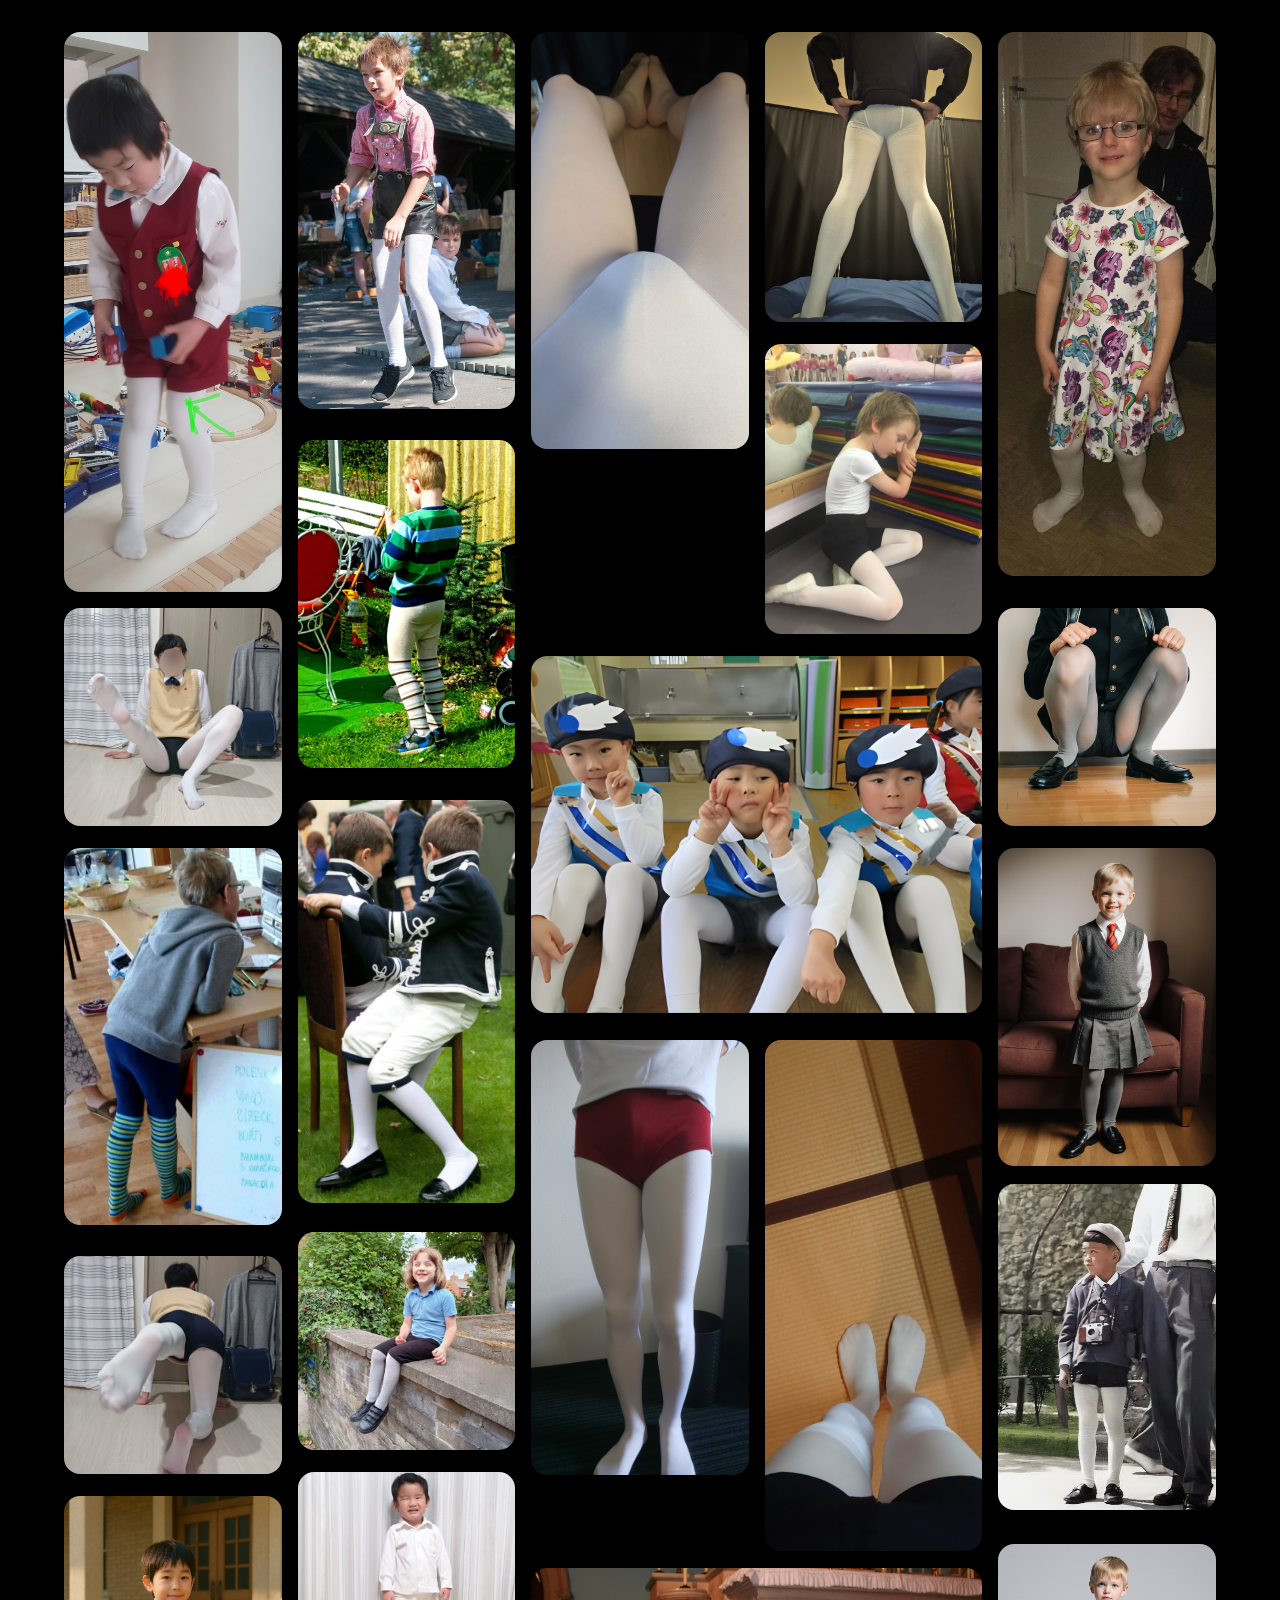
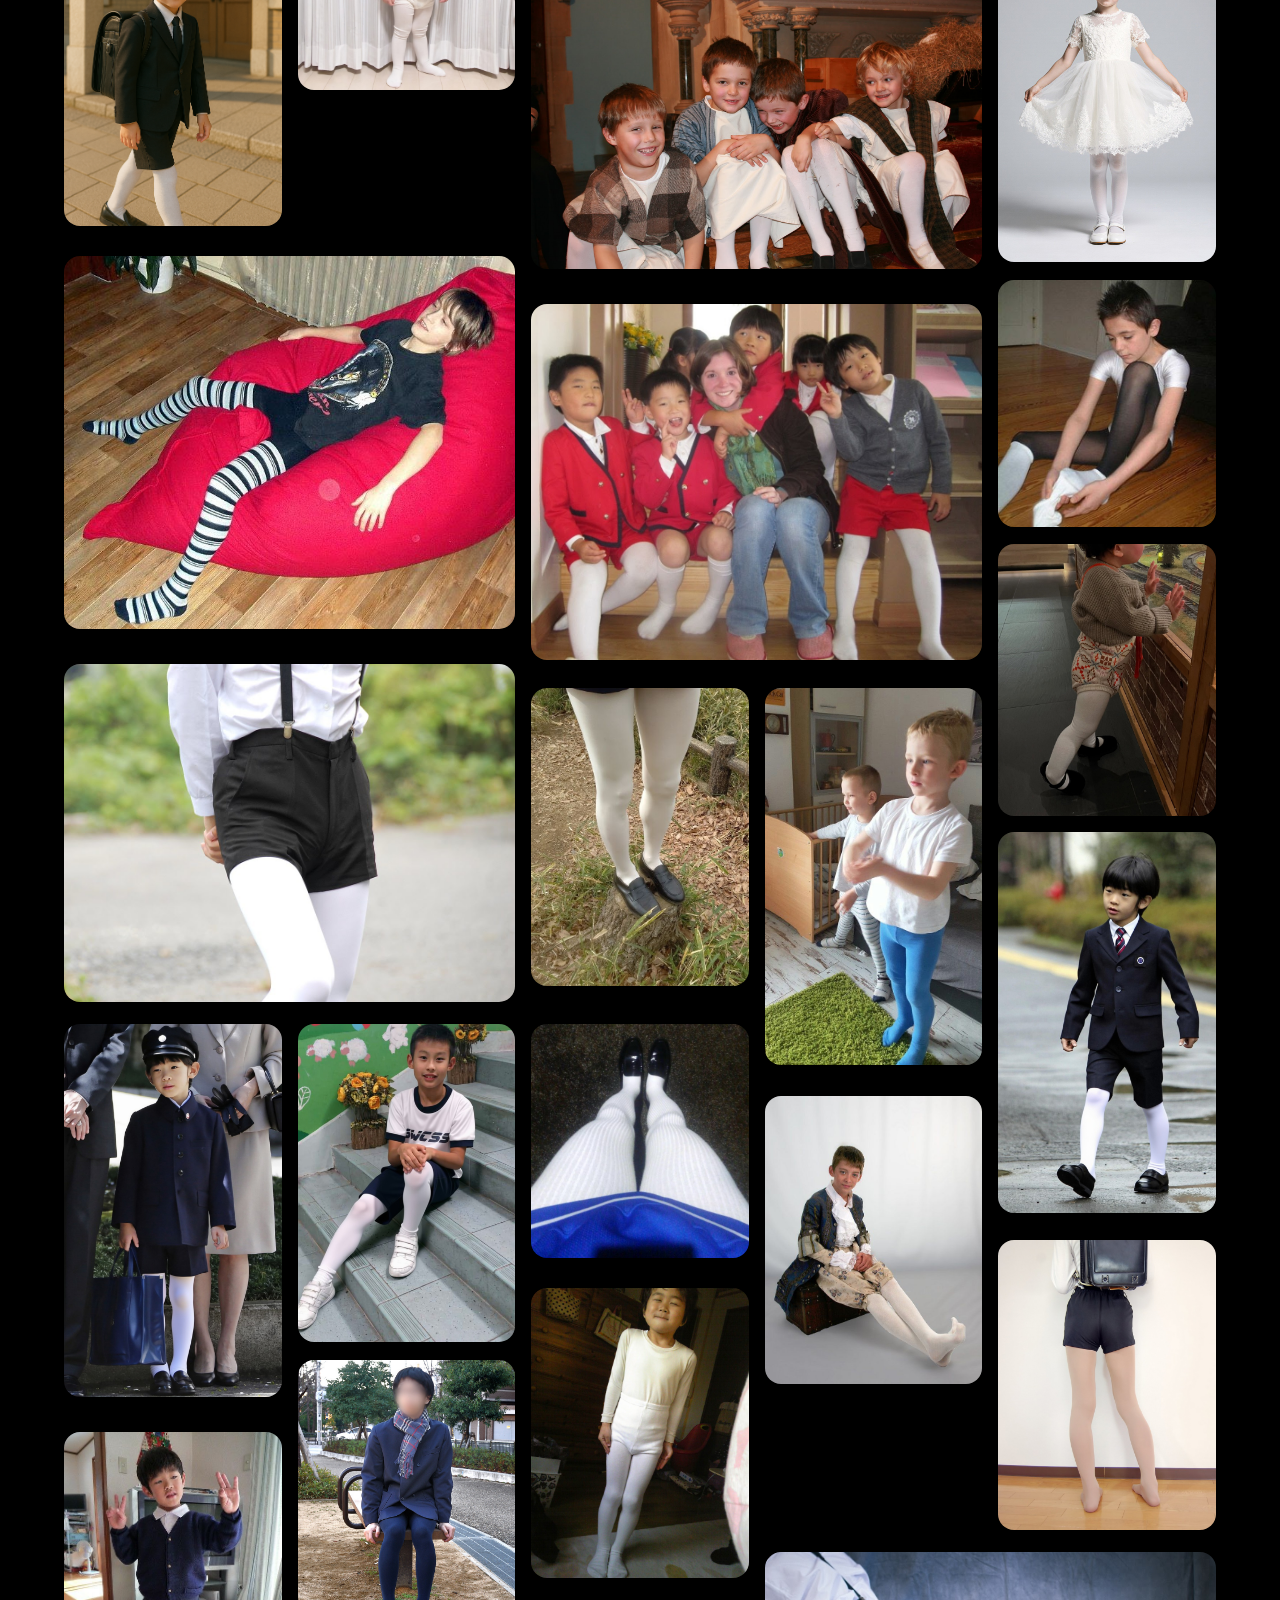
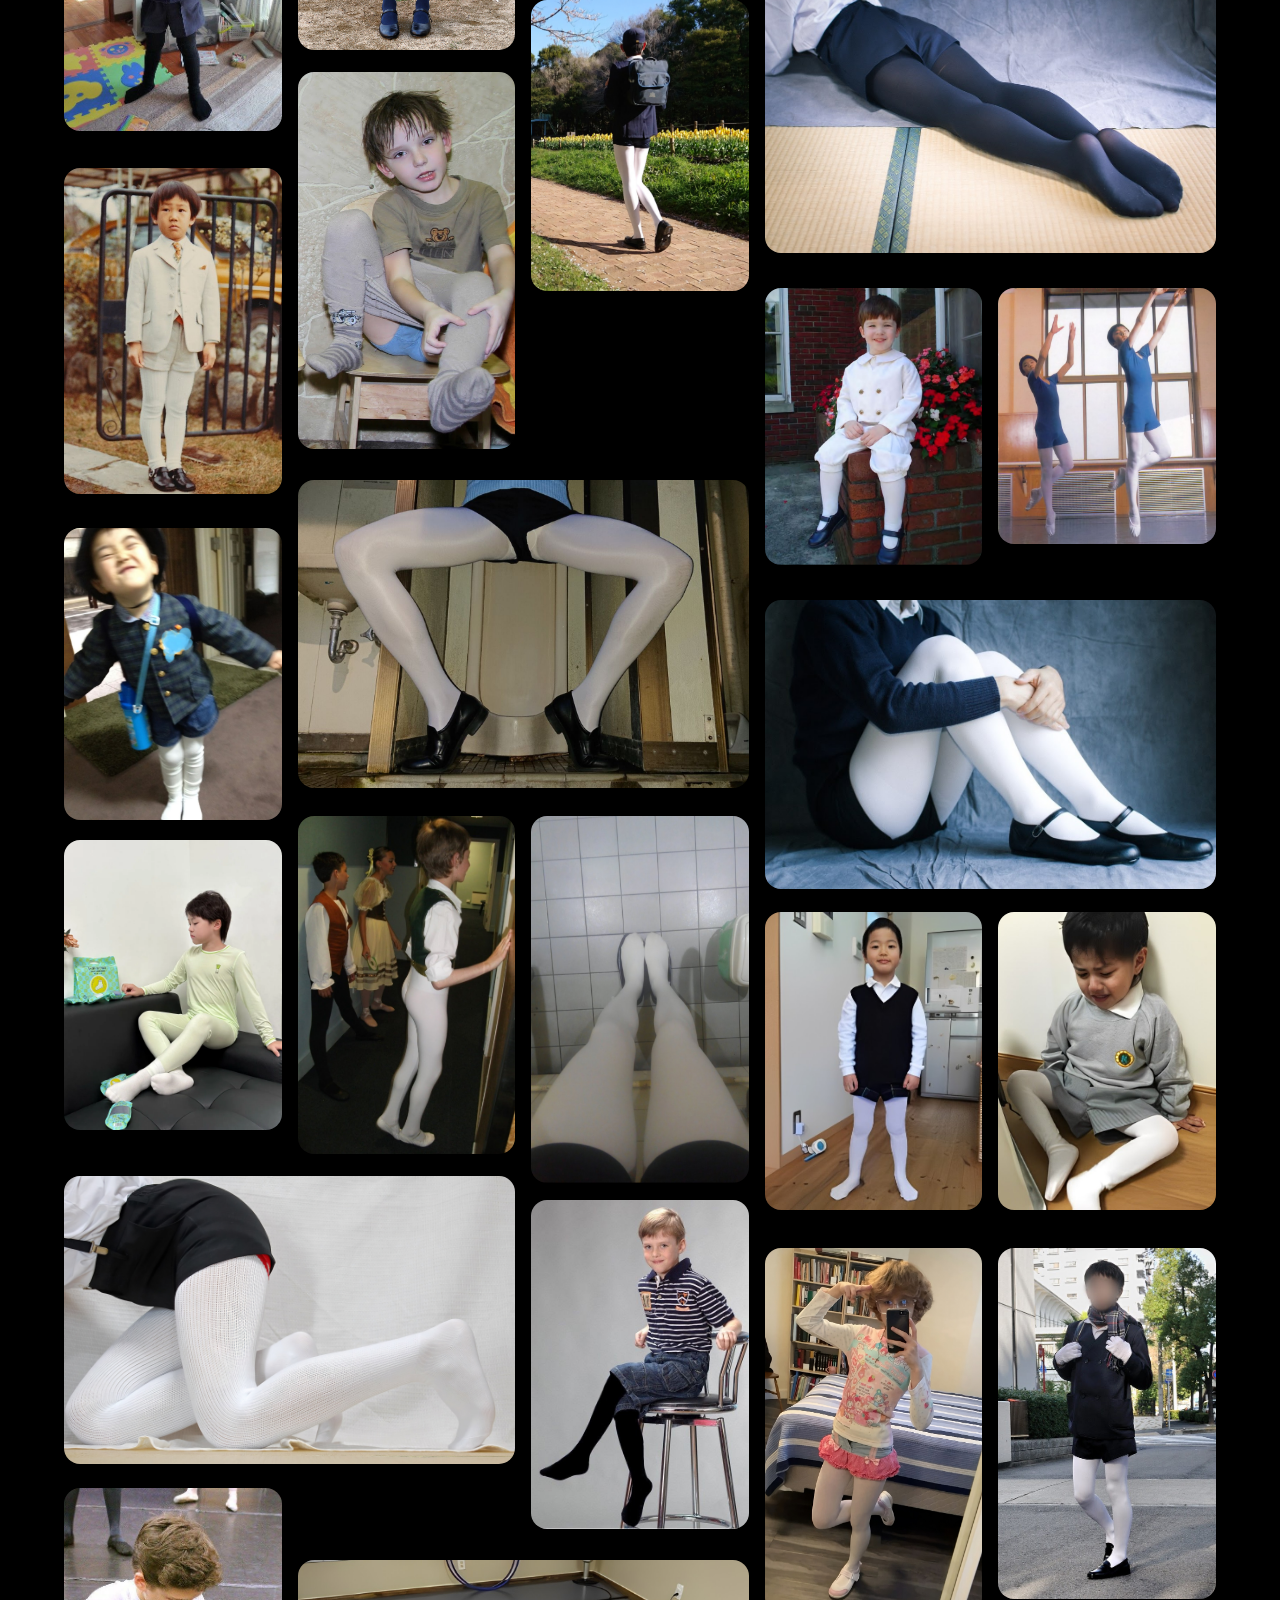
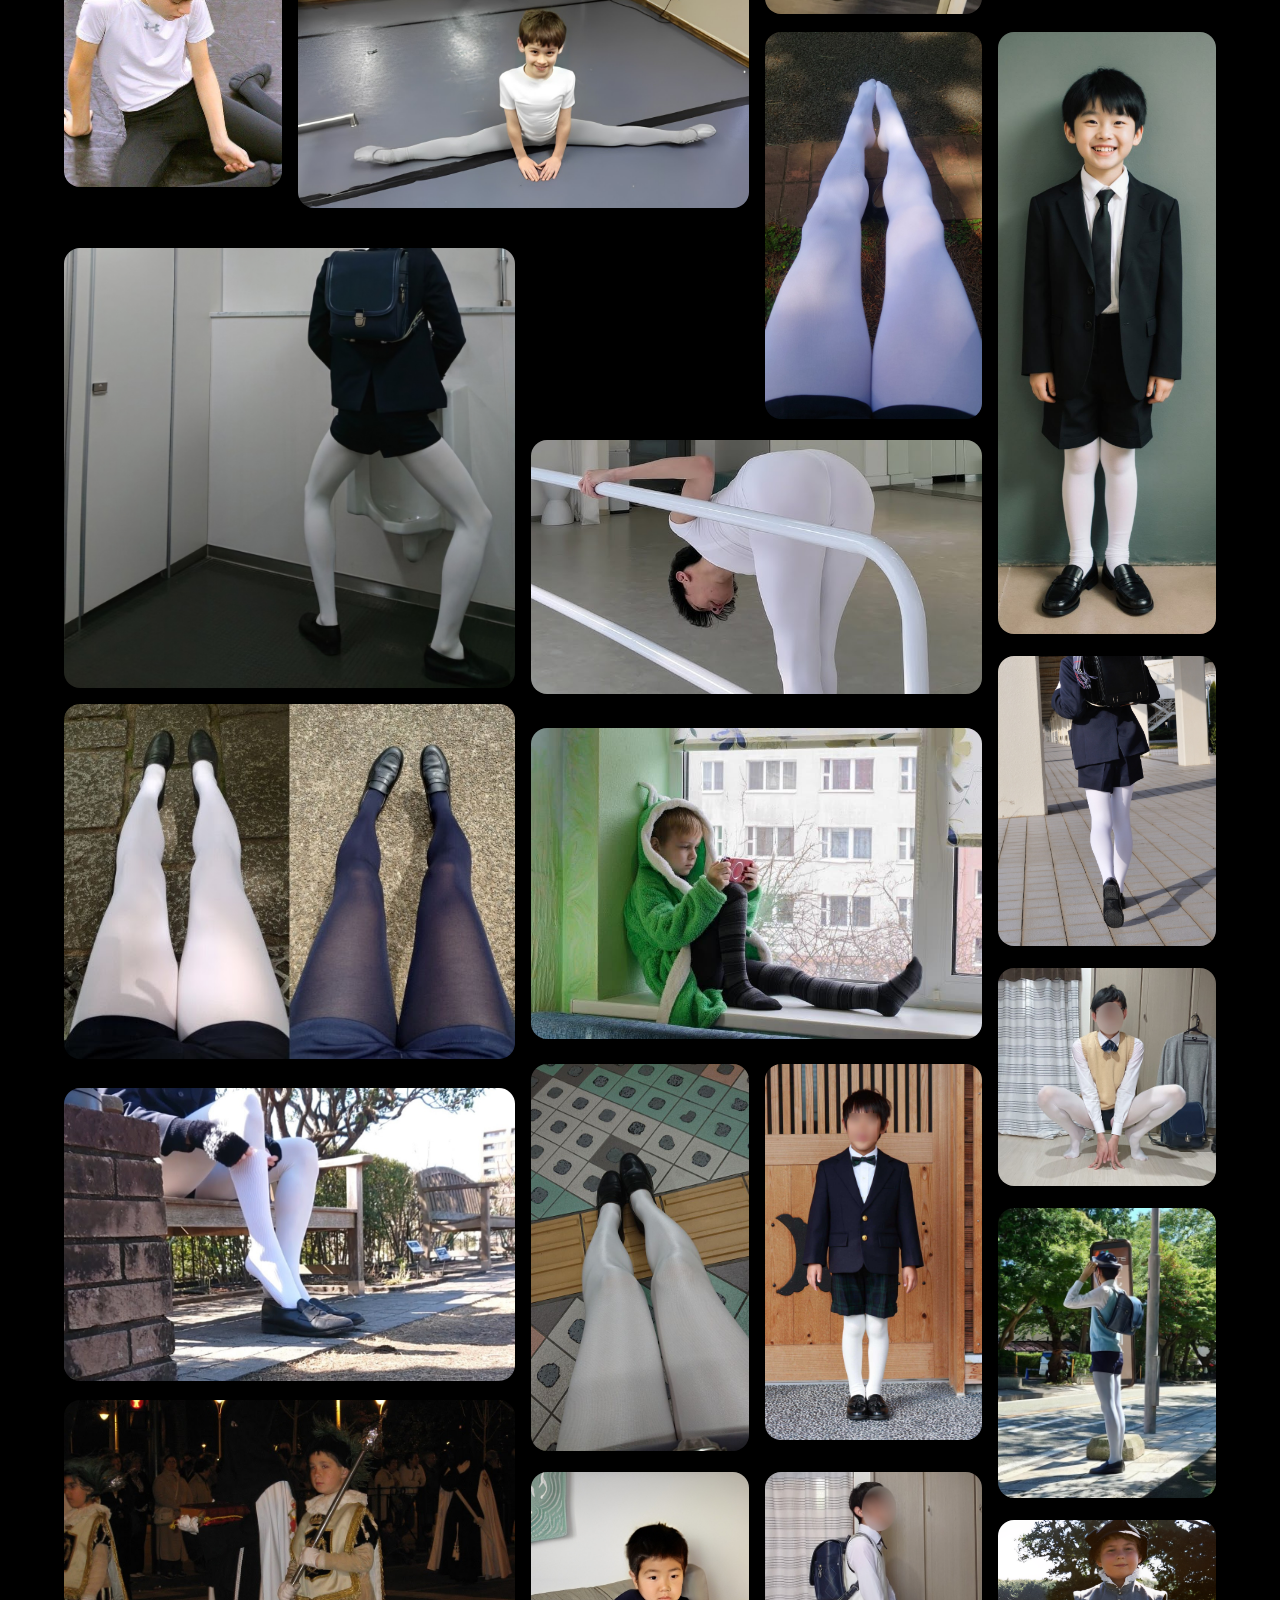
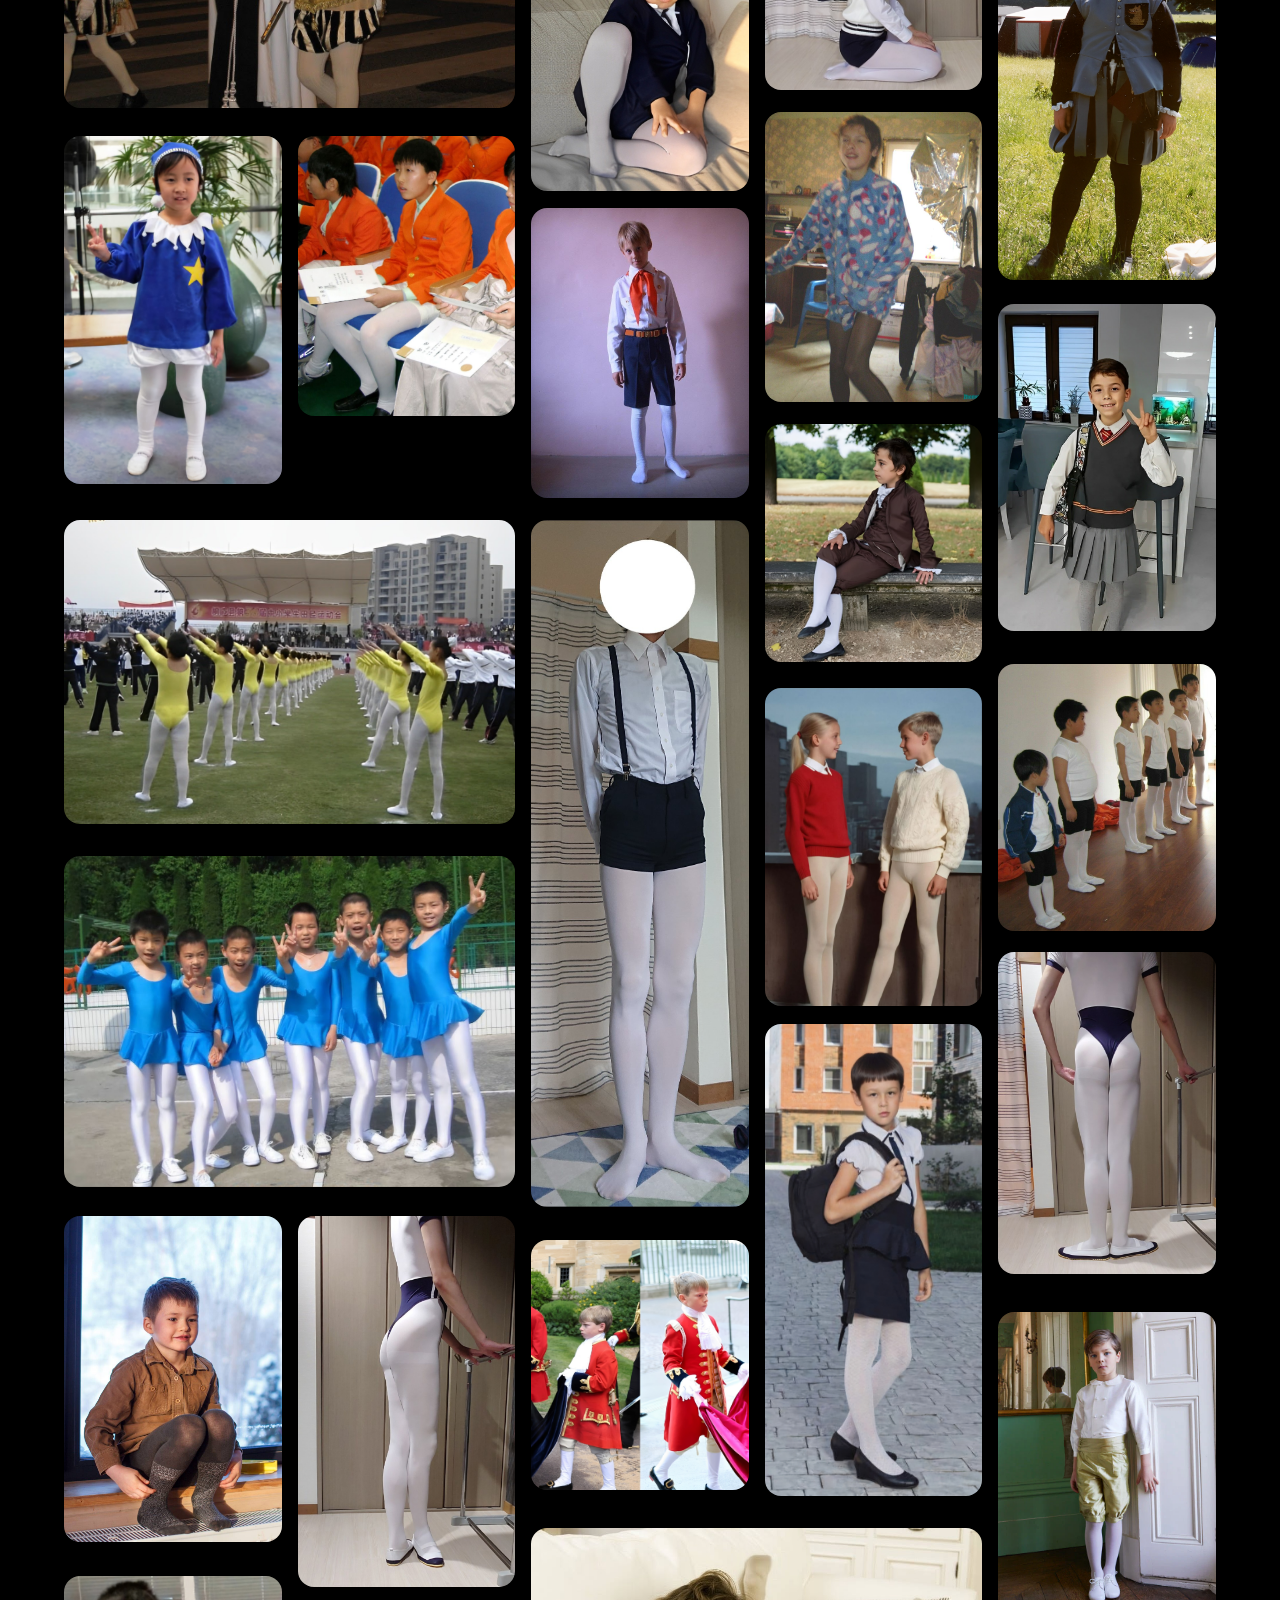
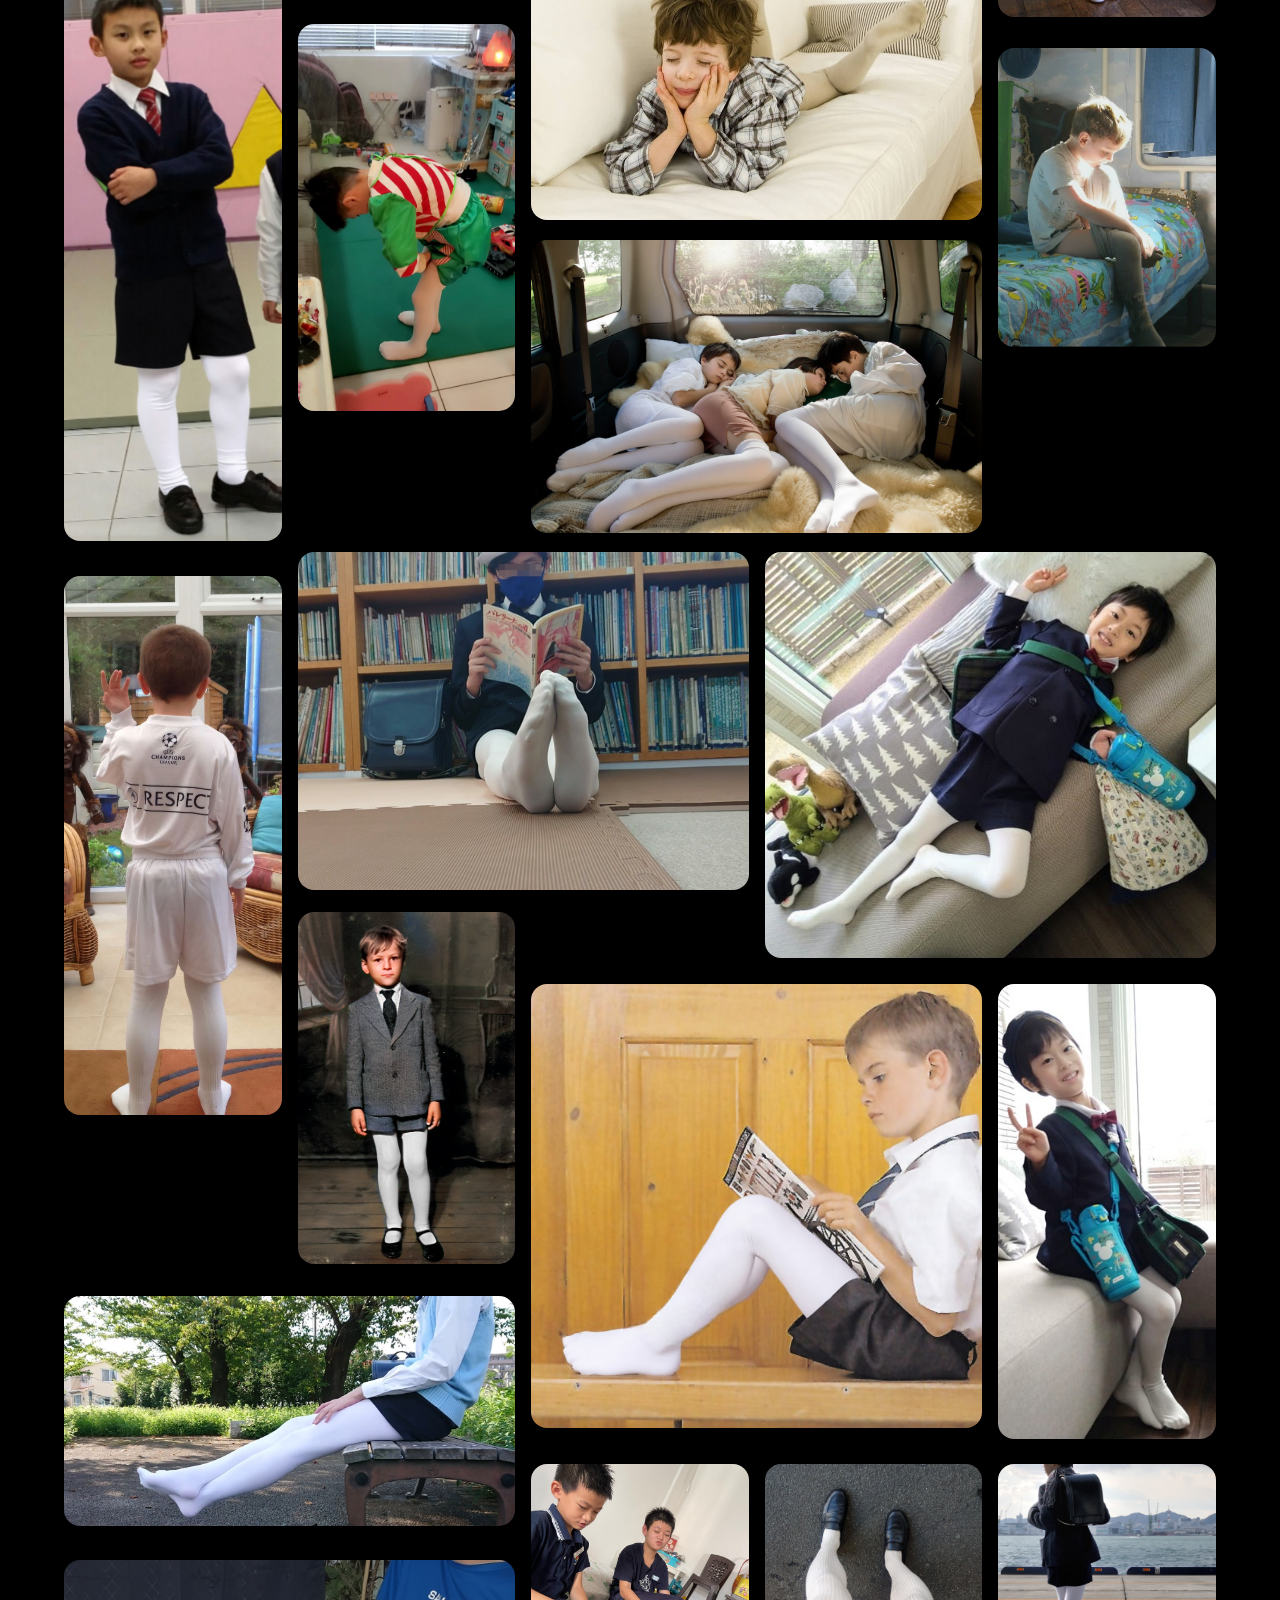
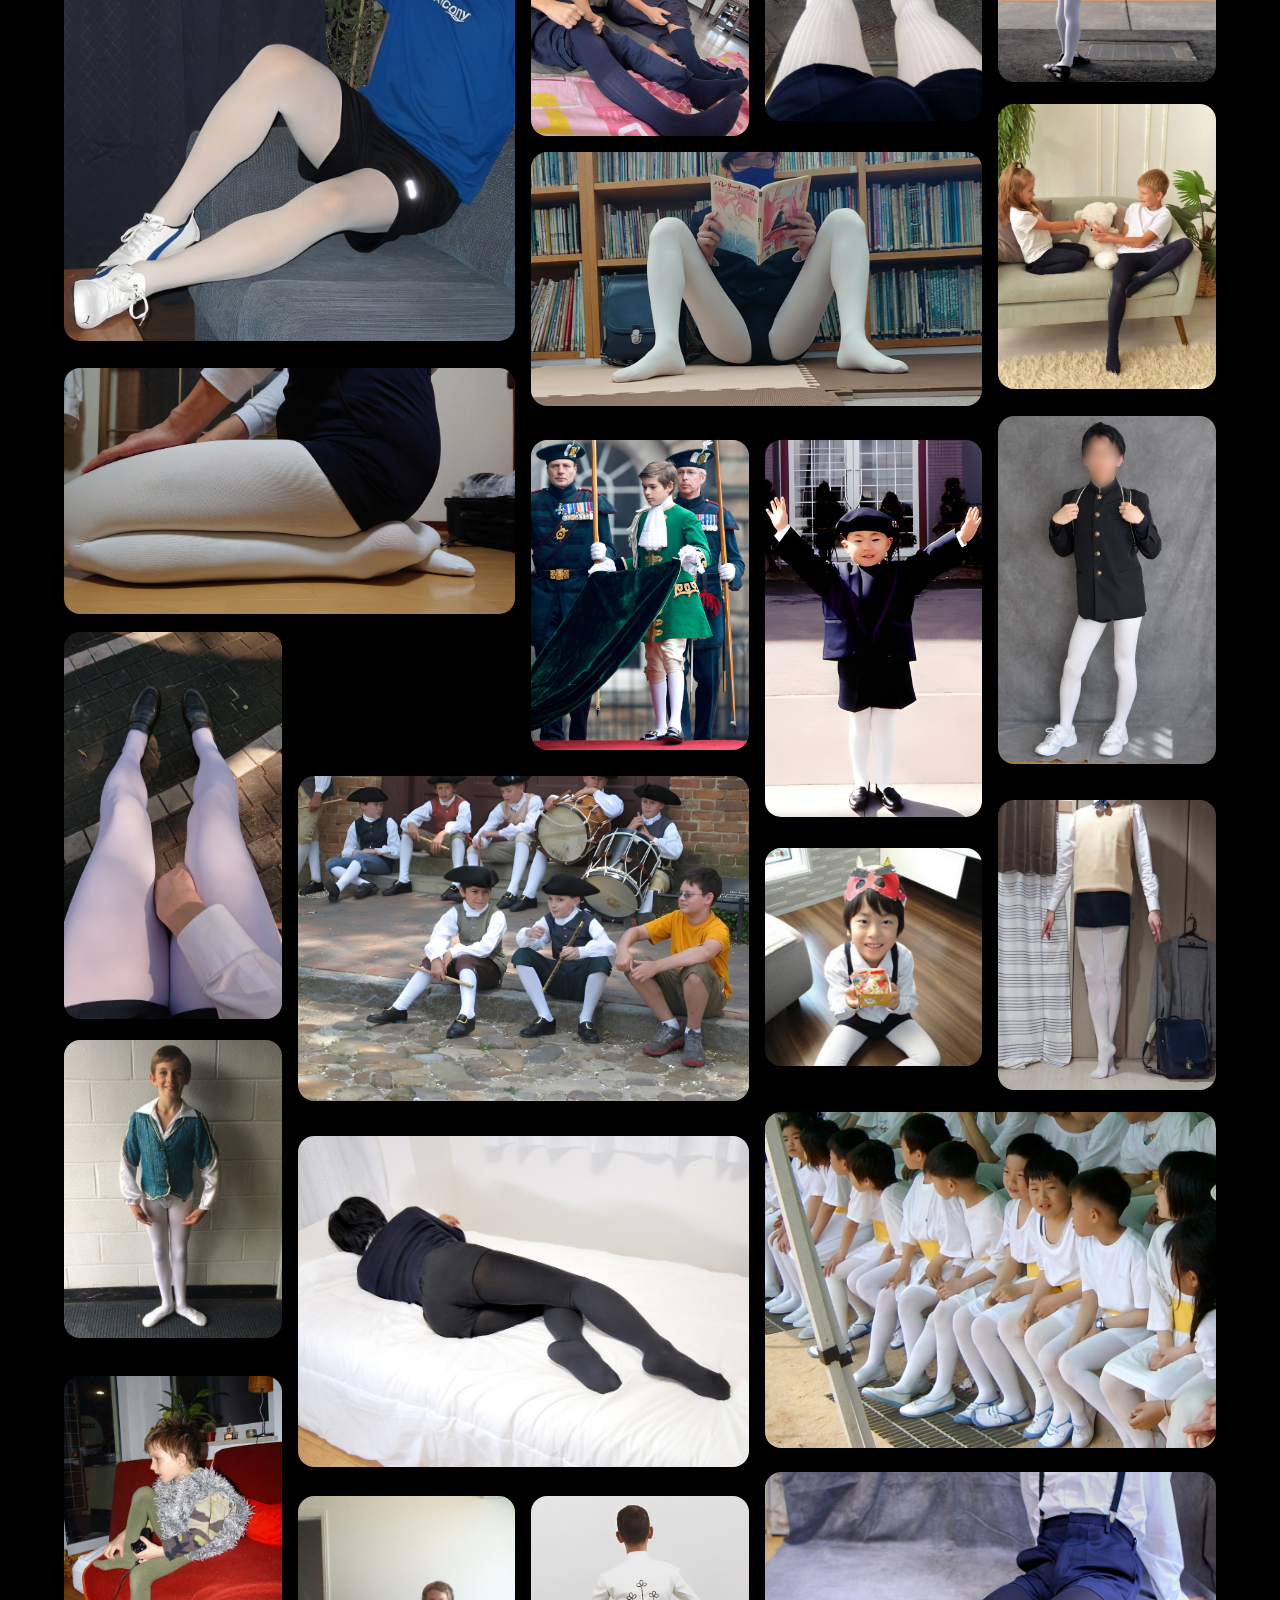
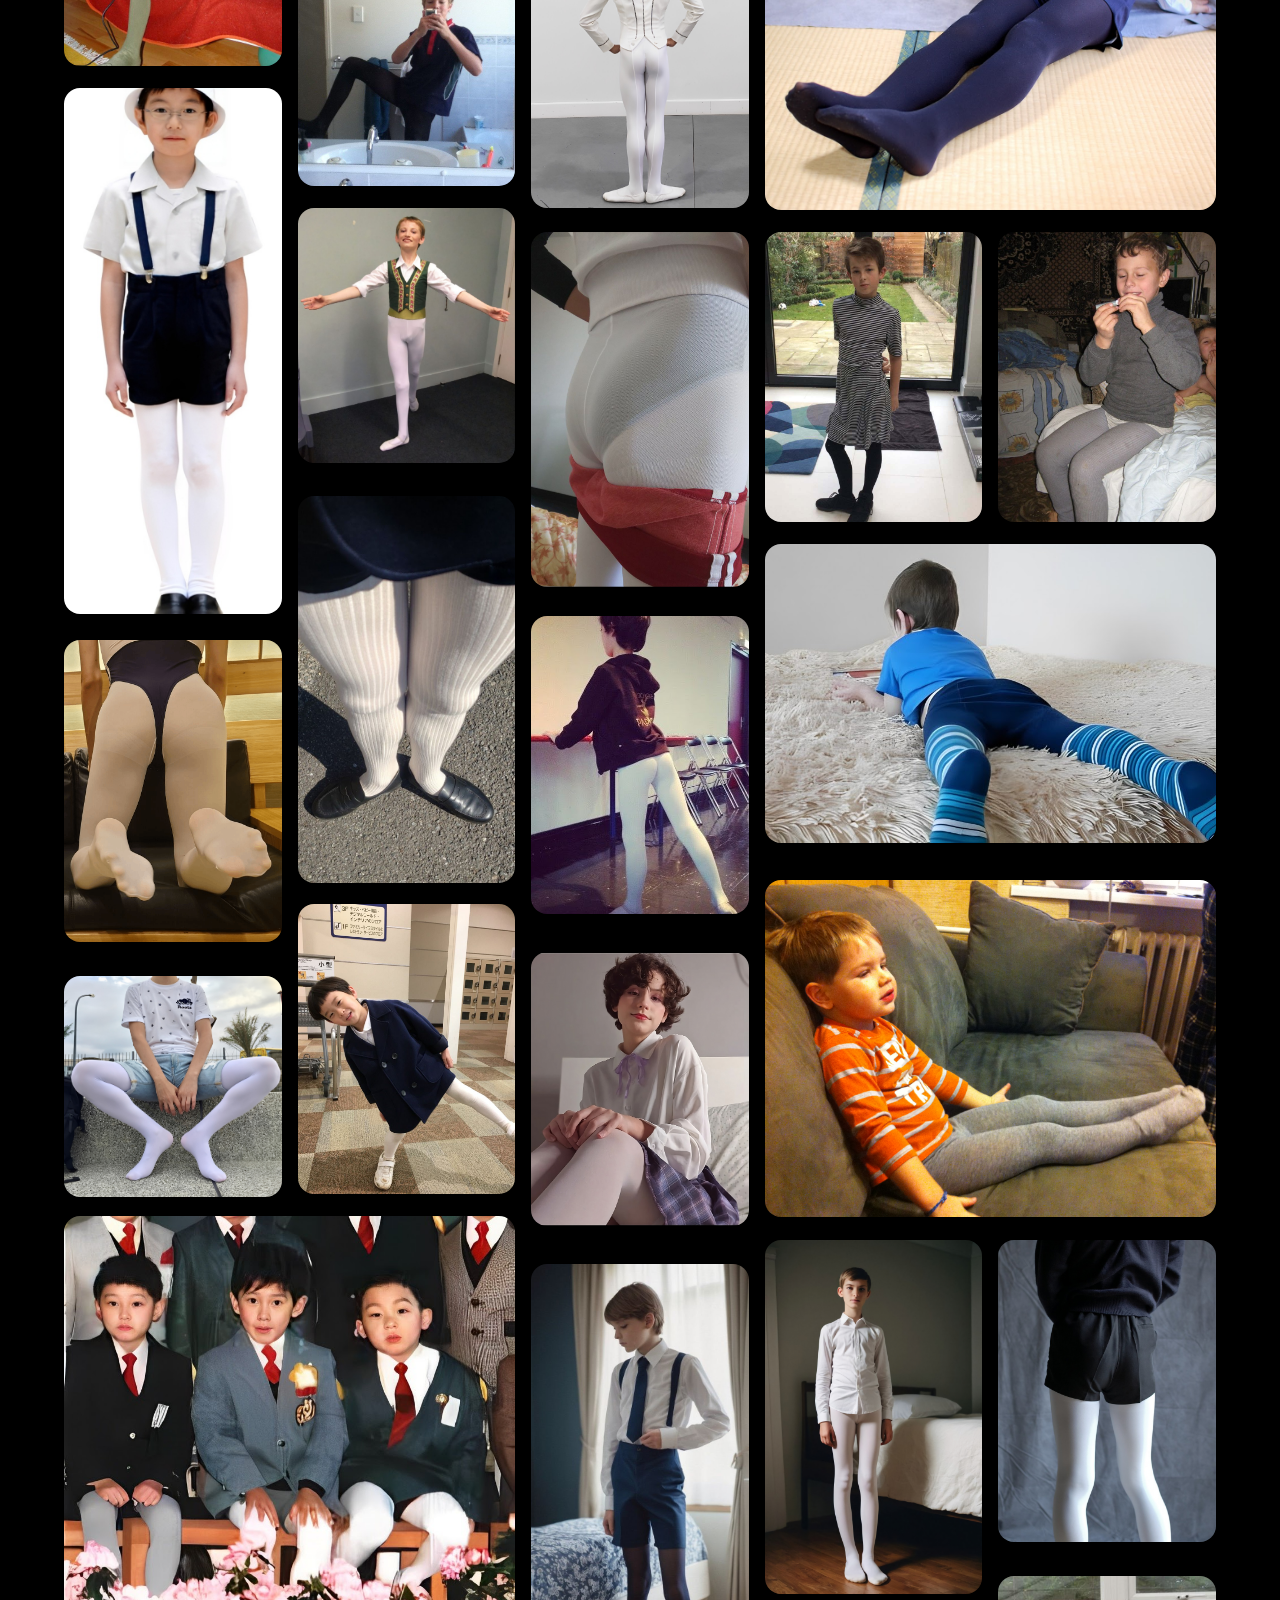
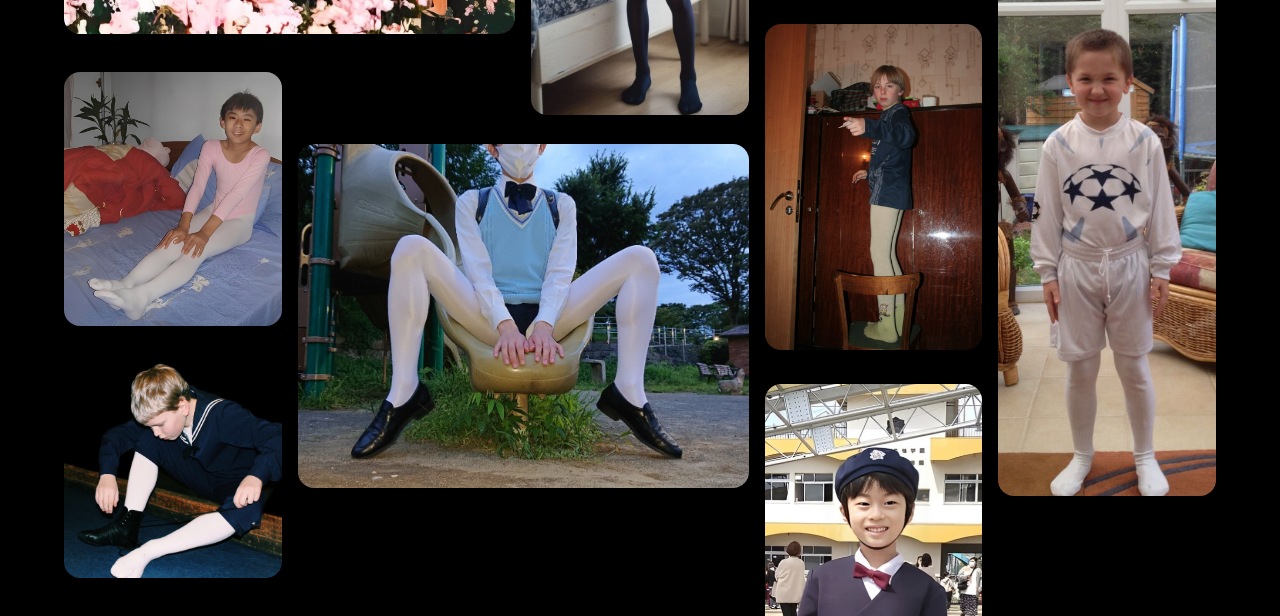
==== commit 00c53ef4: "Update index.html" ====
--- a/index.html
+++ b/index.html
@@ -92,4 +92,4 @@
         </div>
         <script src="/script.js"></script>
     </body>
-</html>+</html>
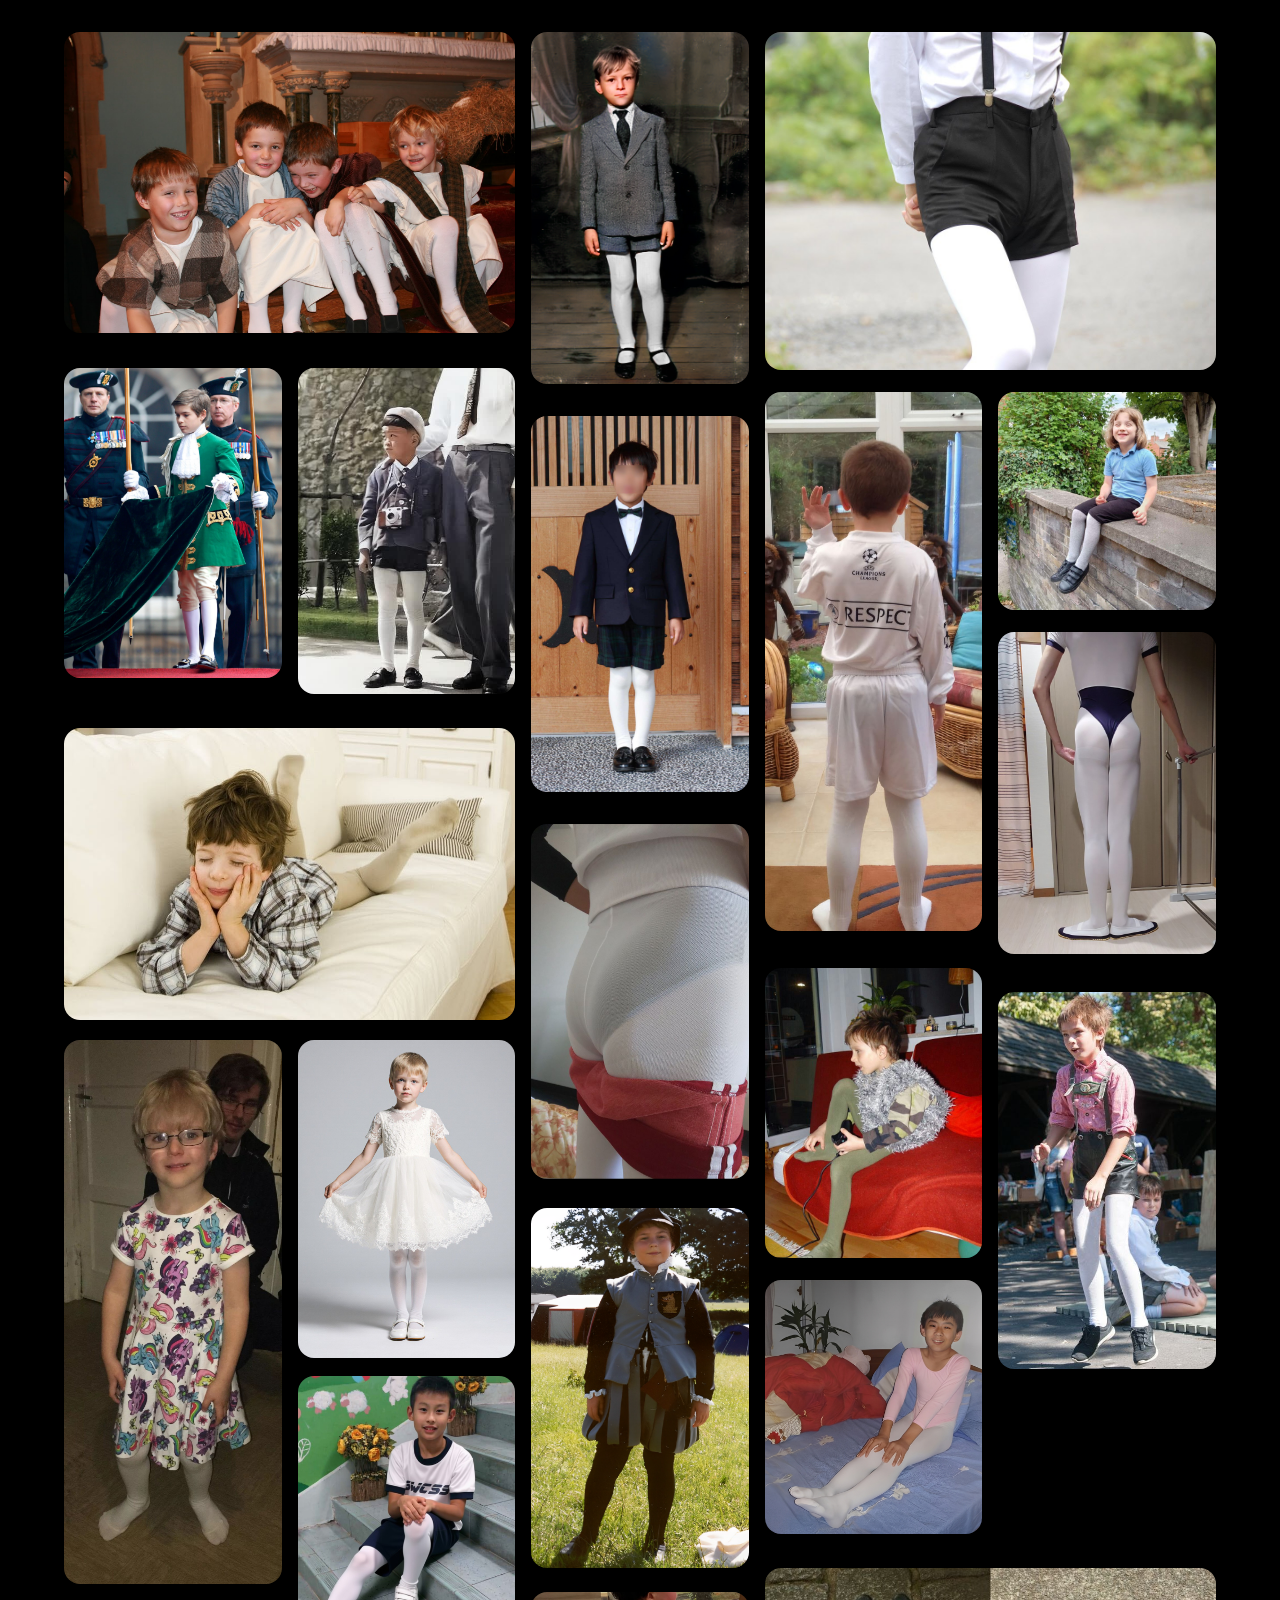
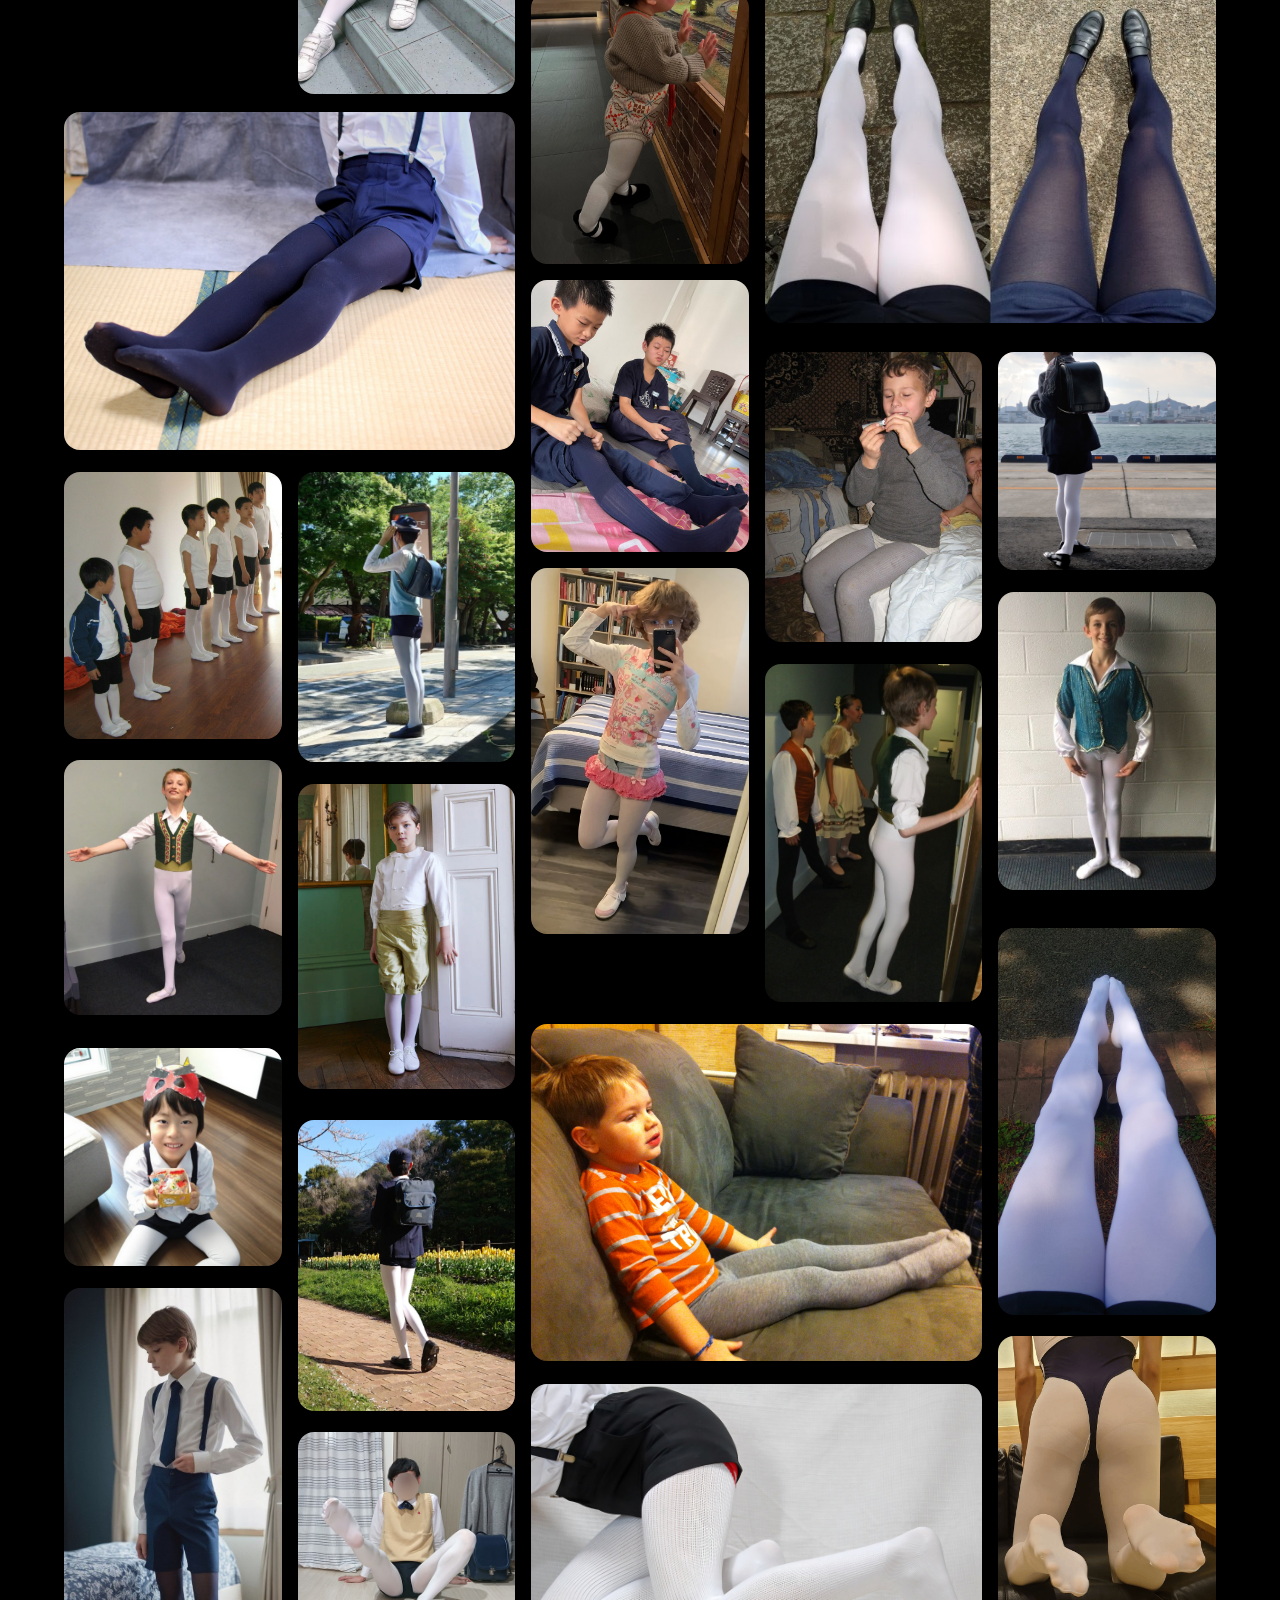
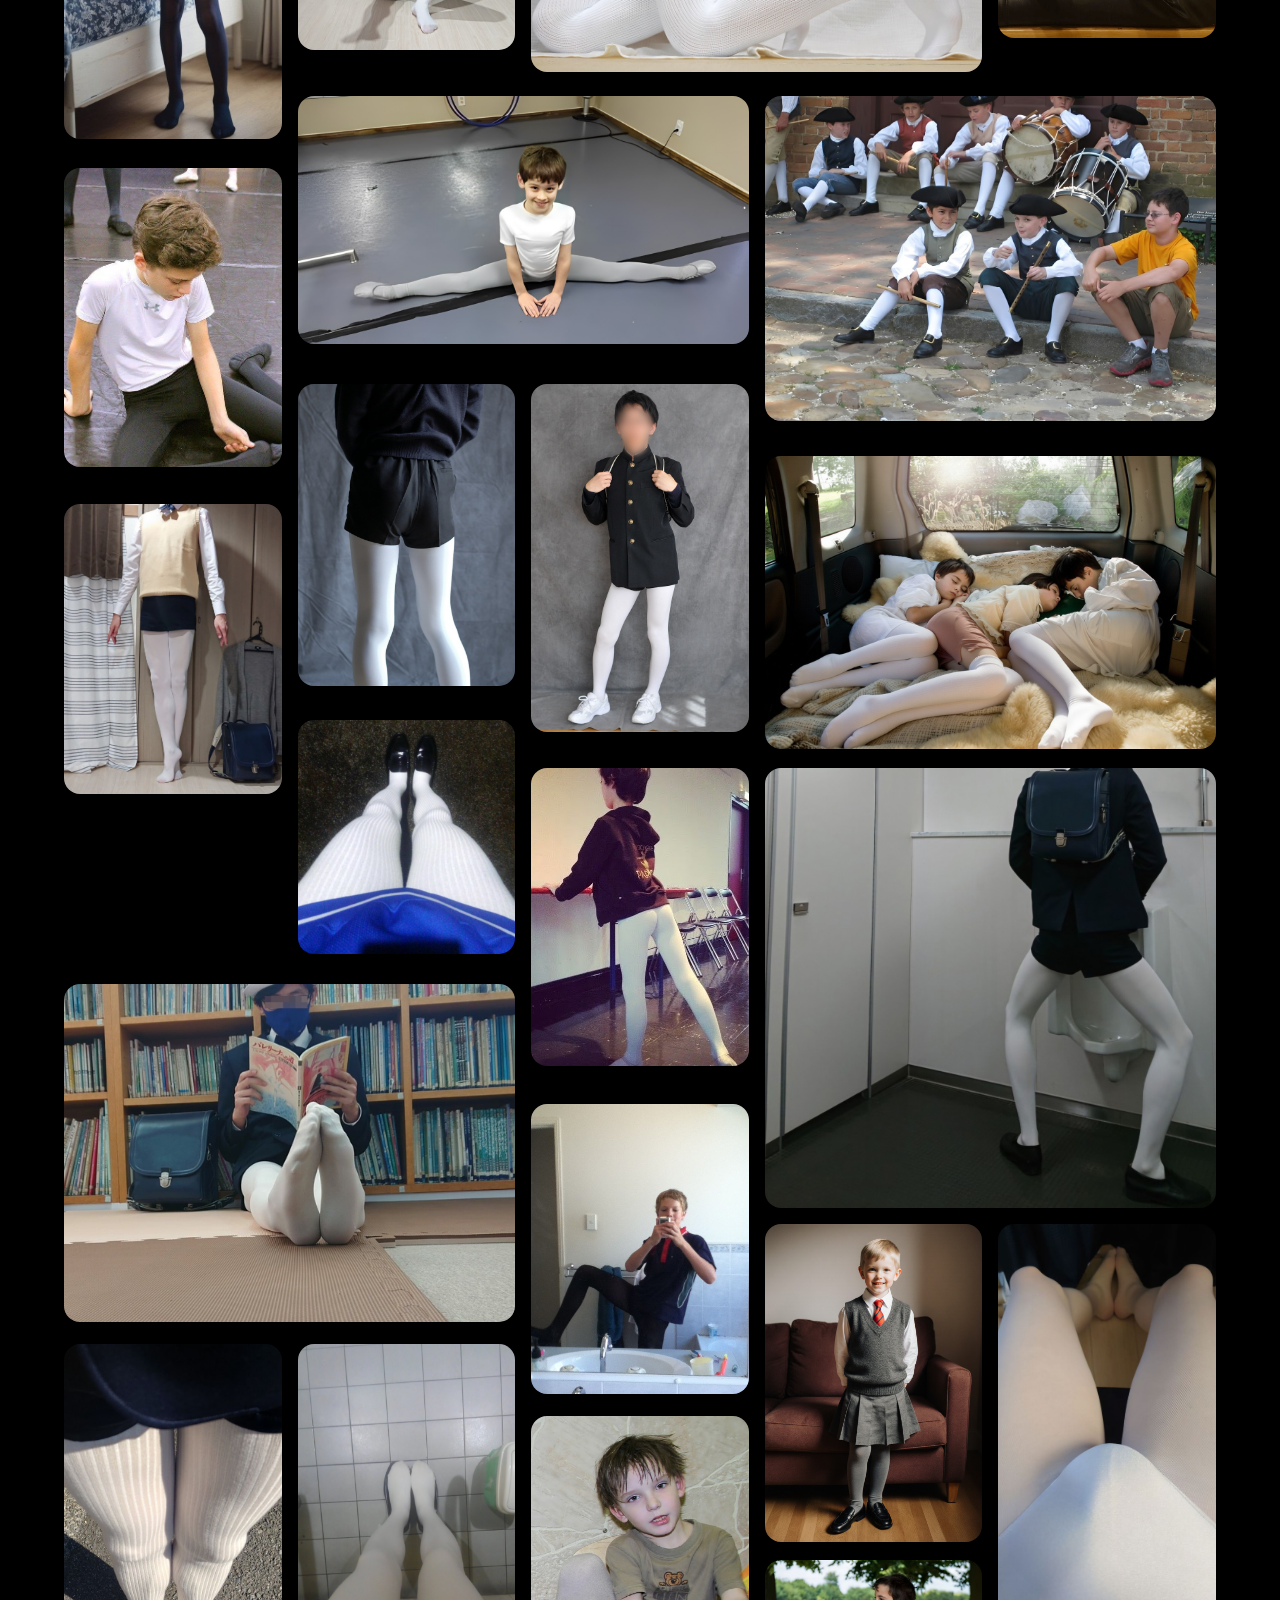
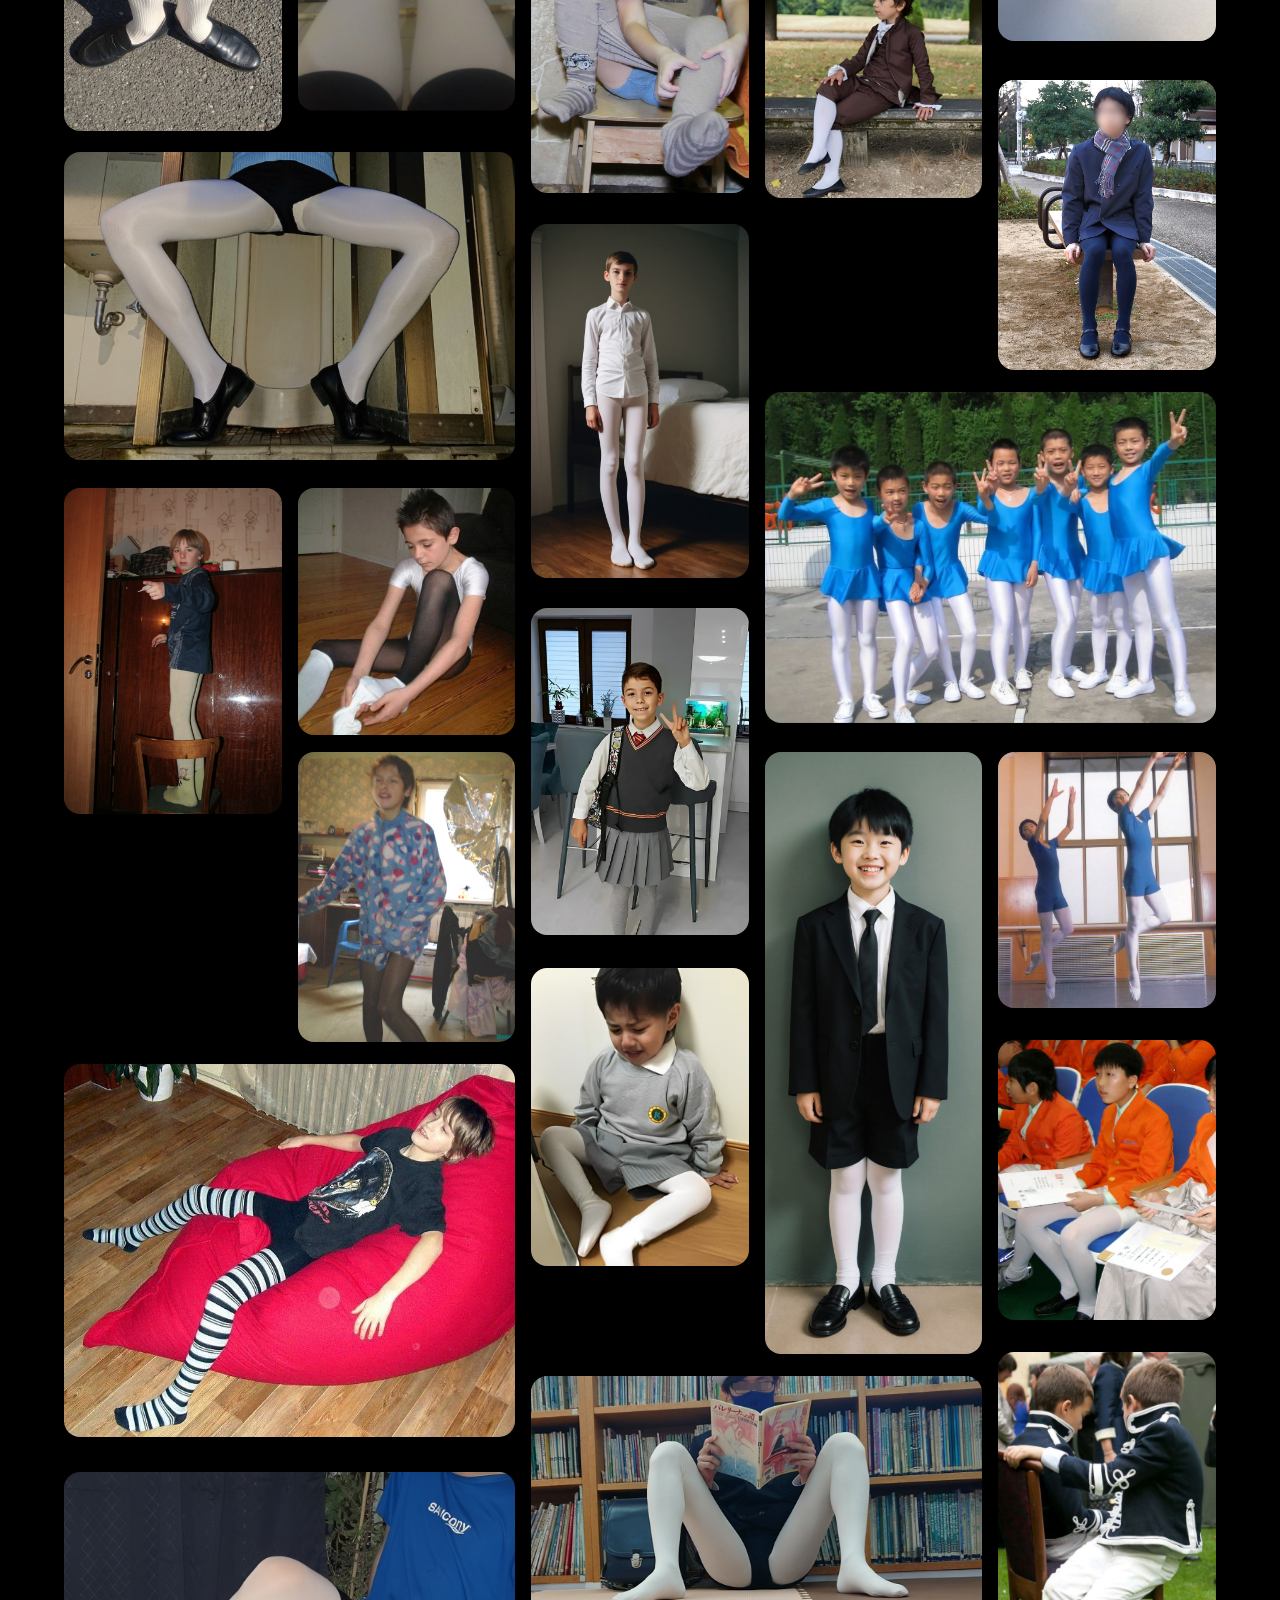
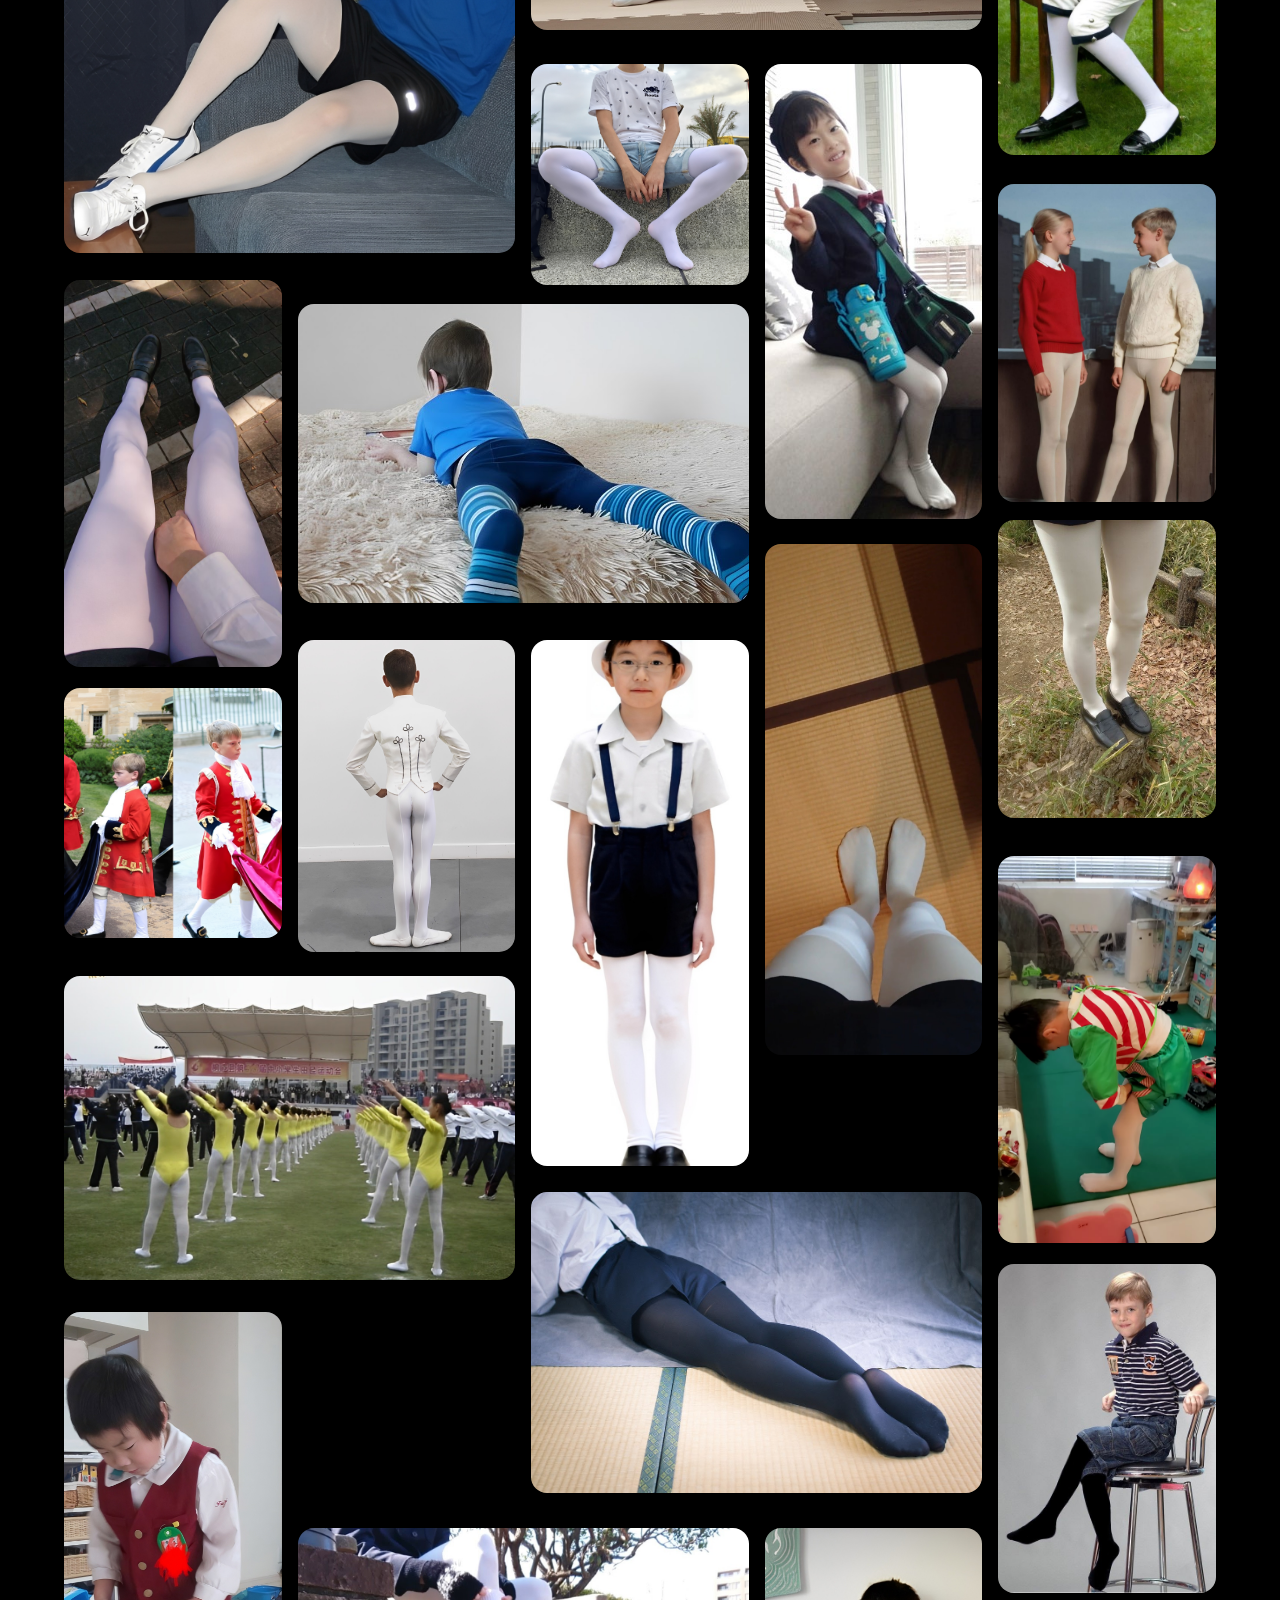
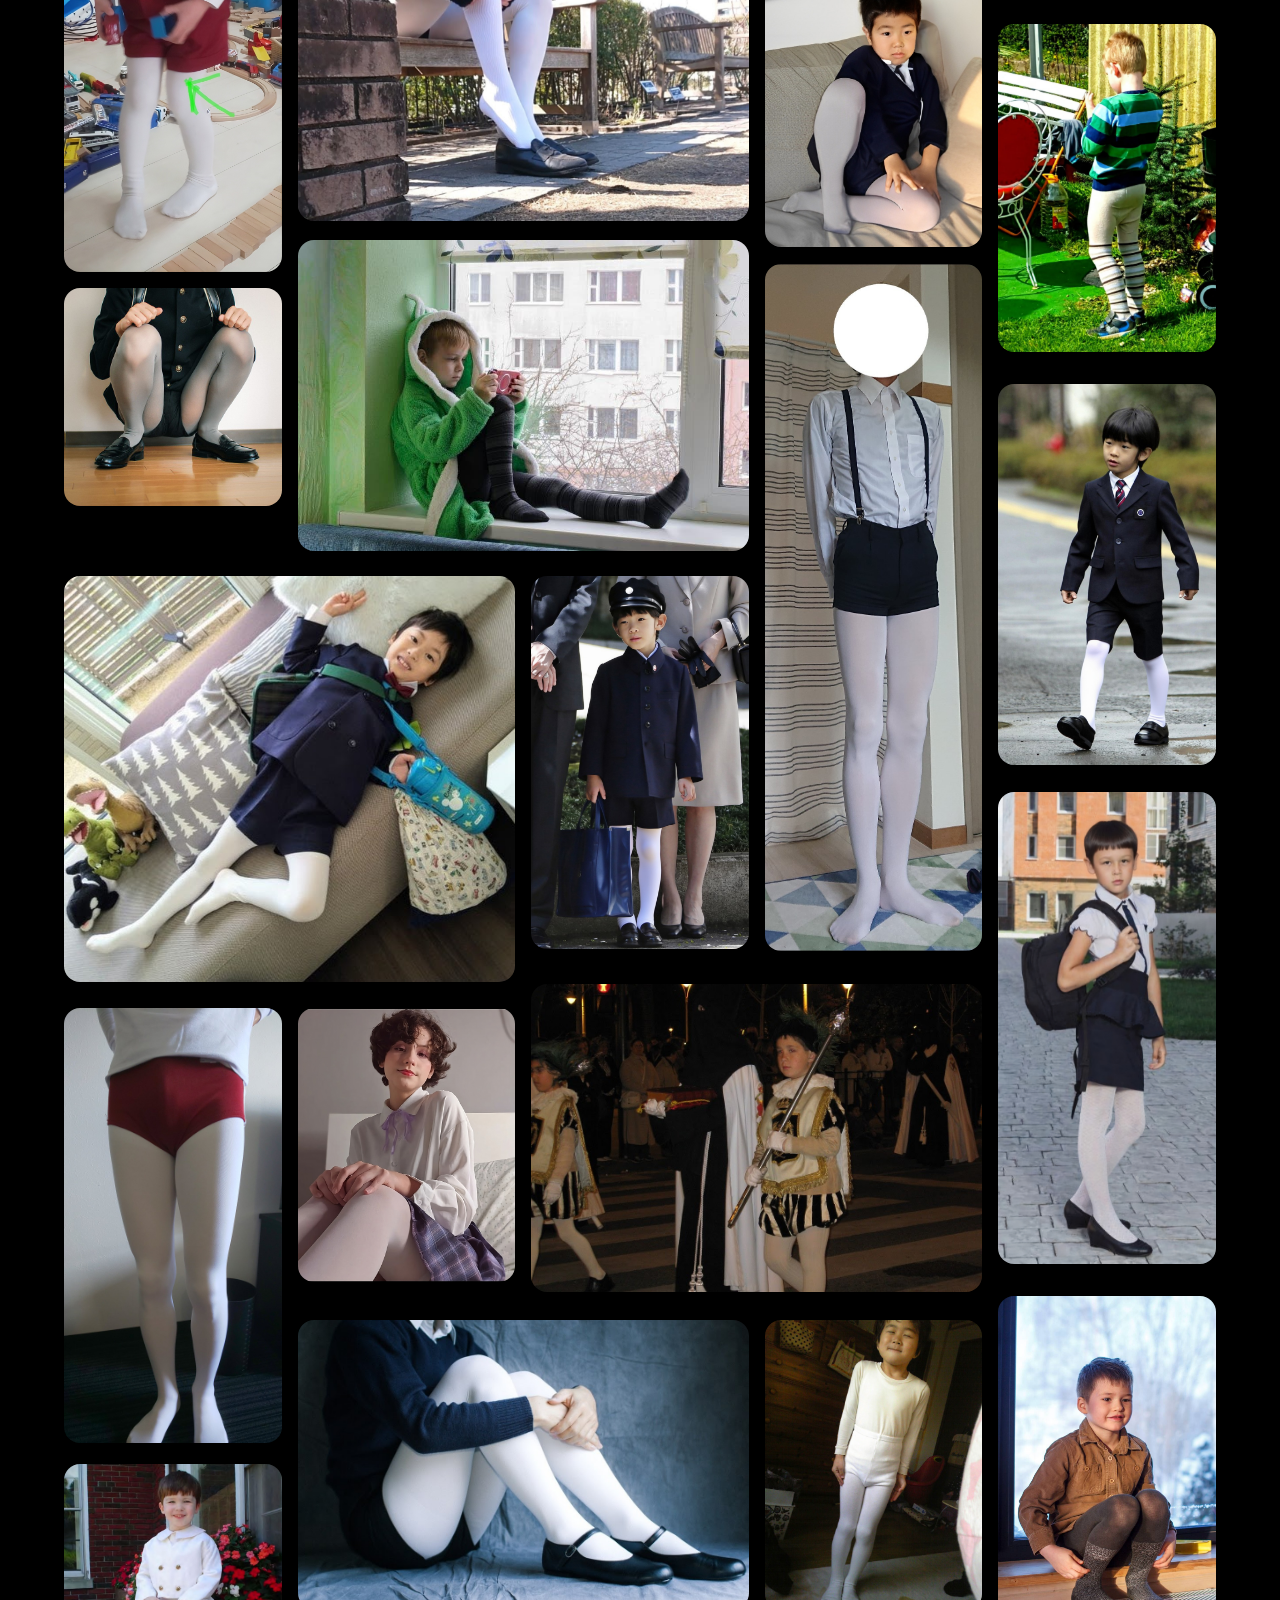
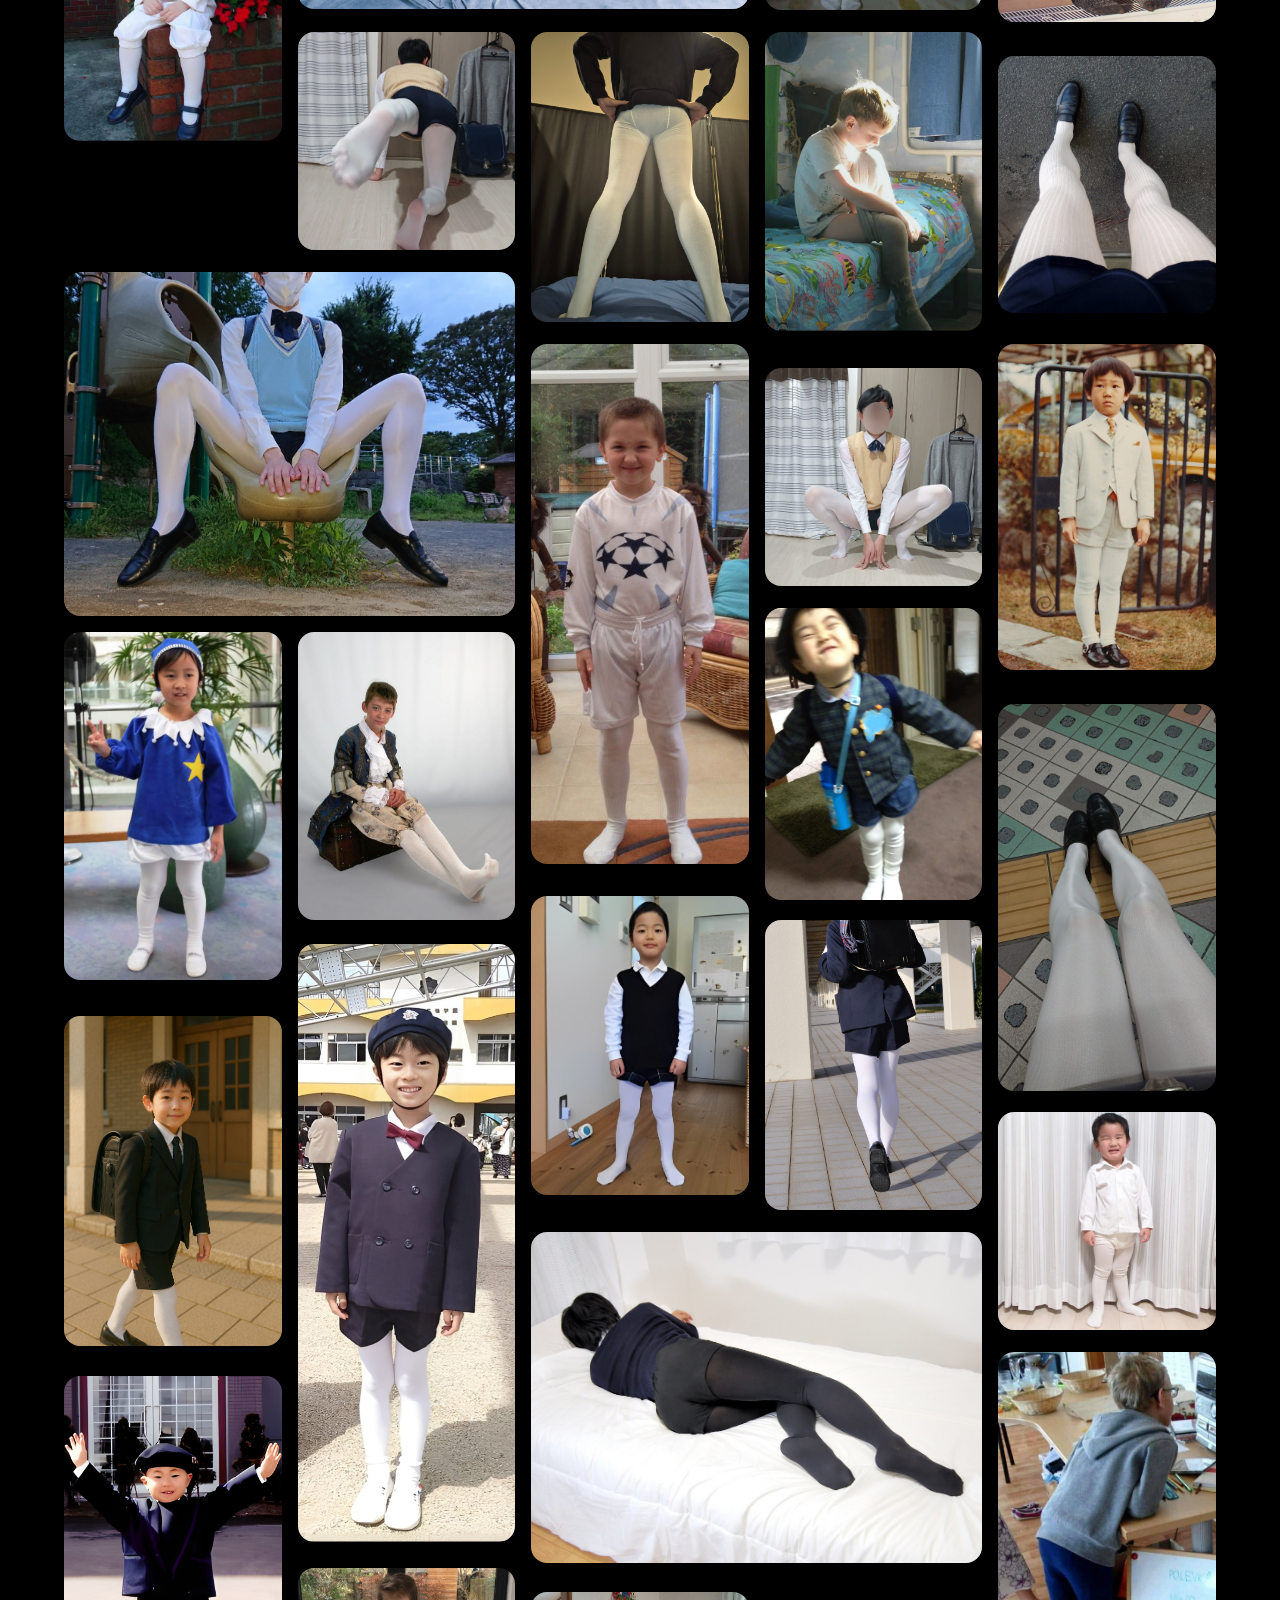
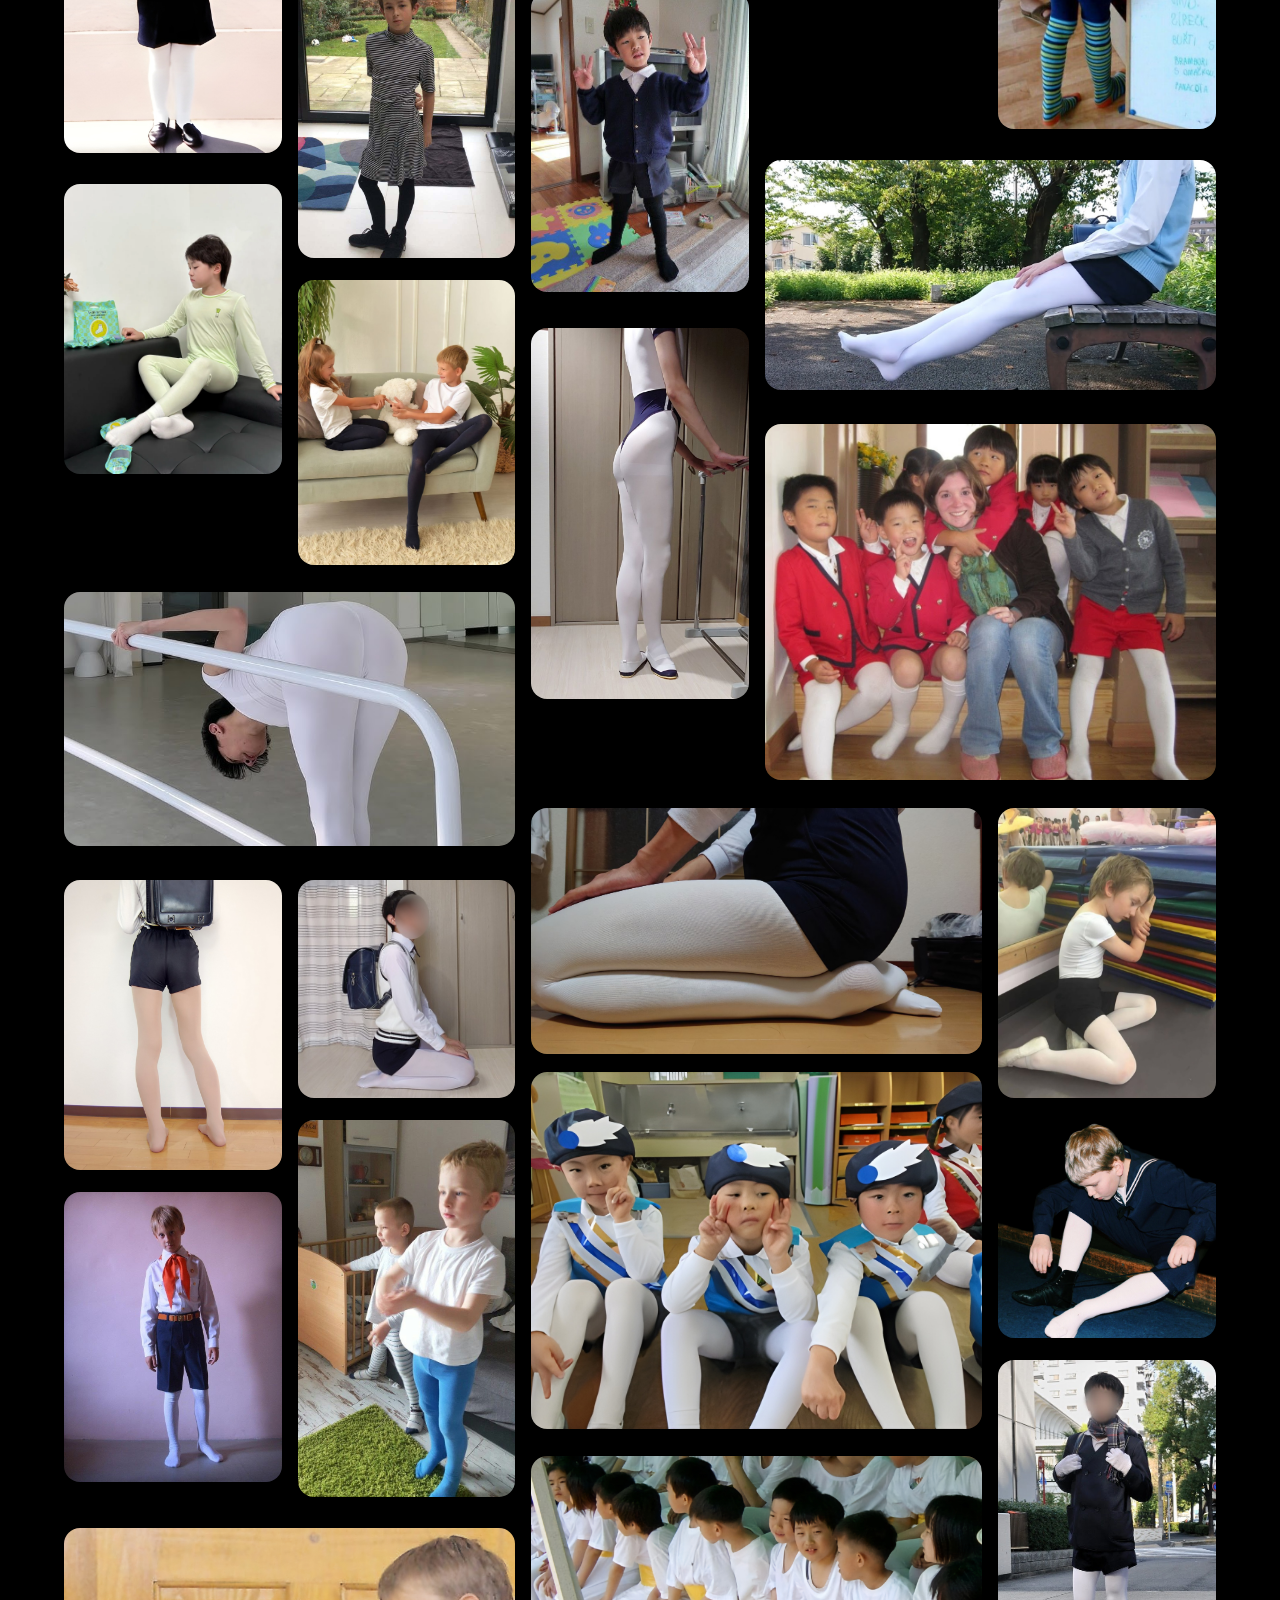
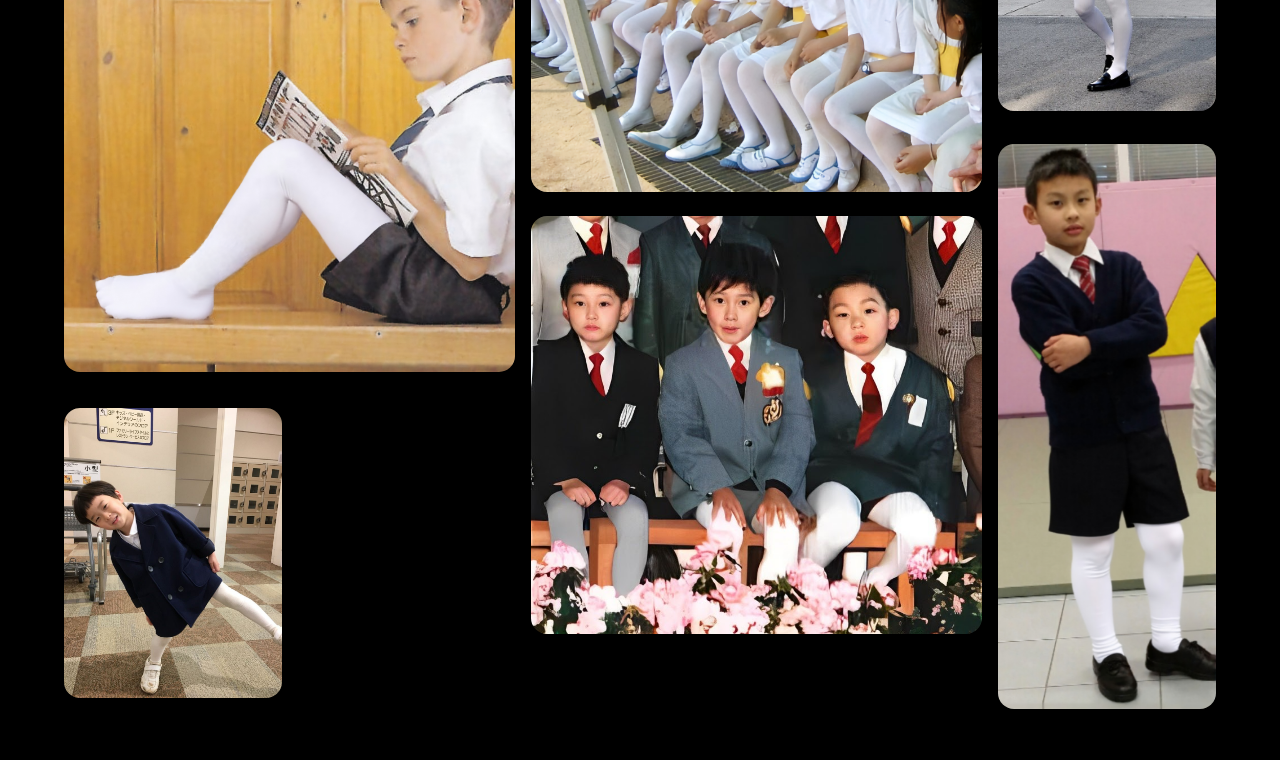
==== commit 0f73ab2a: "Update index.html" ====
--- a/index.html
+++ b/index.html
@@ -92,4 +92,4 @@
         </div>
         <script src="/script.js"></script>
     </body>
-</html>
+</html>
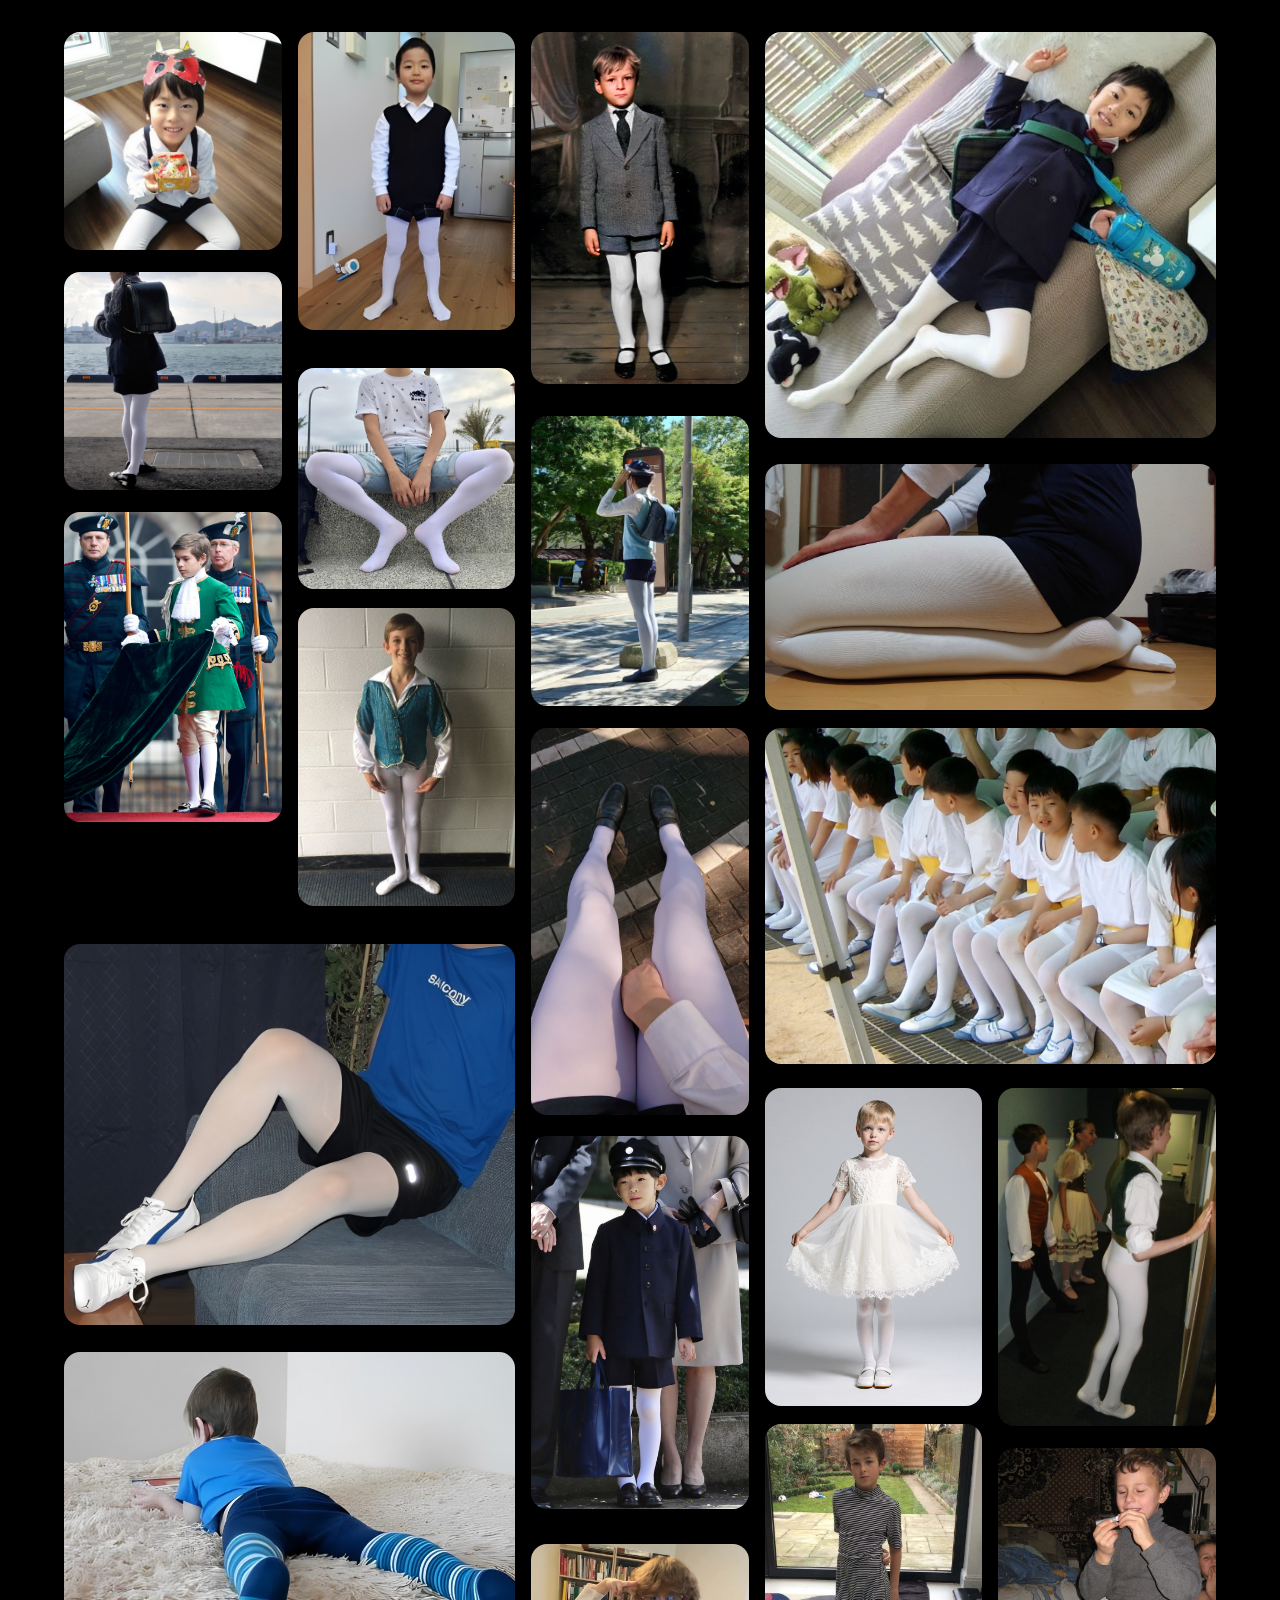
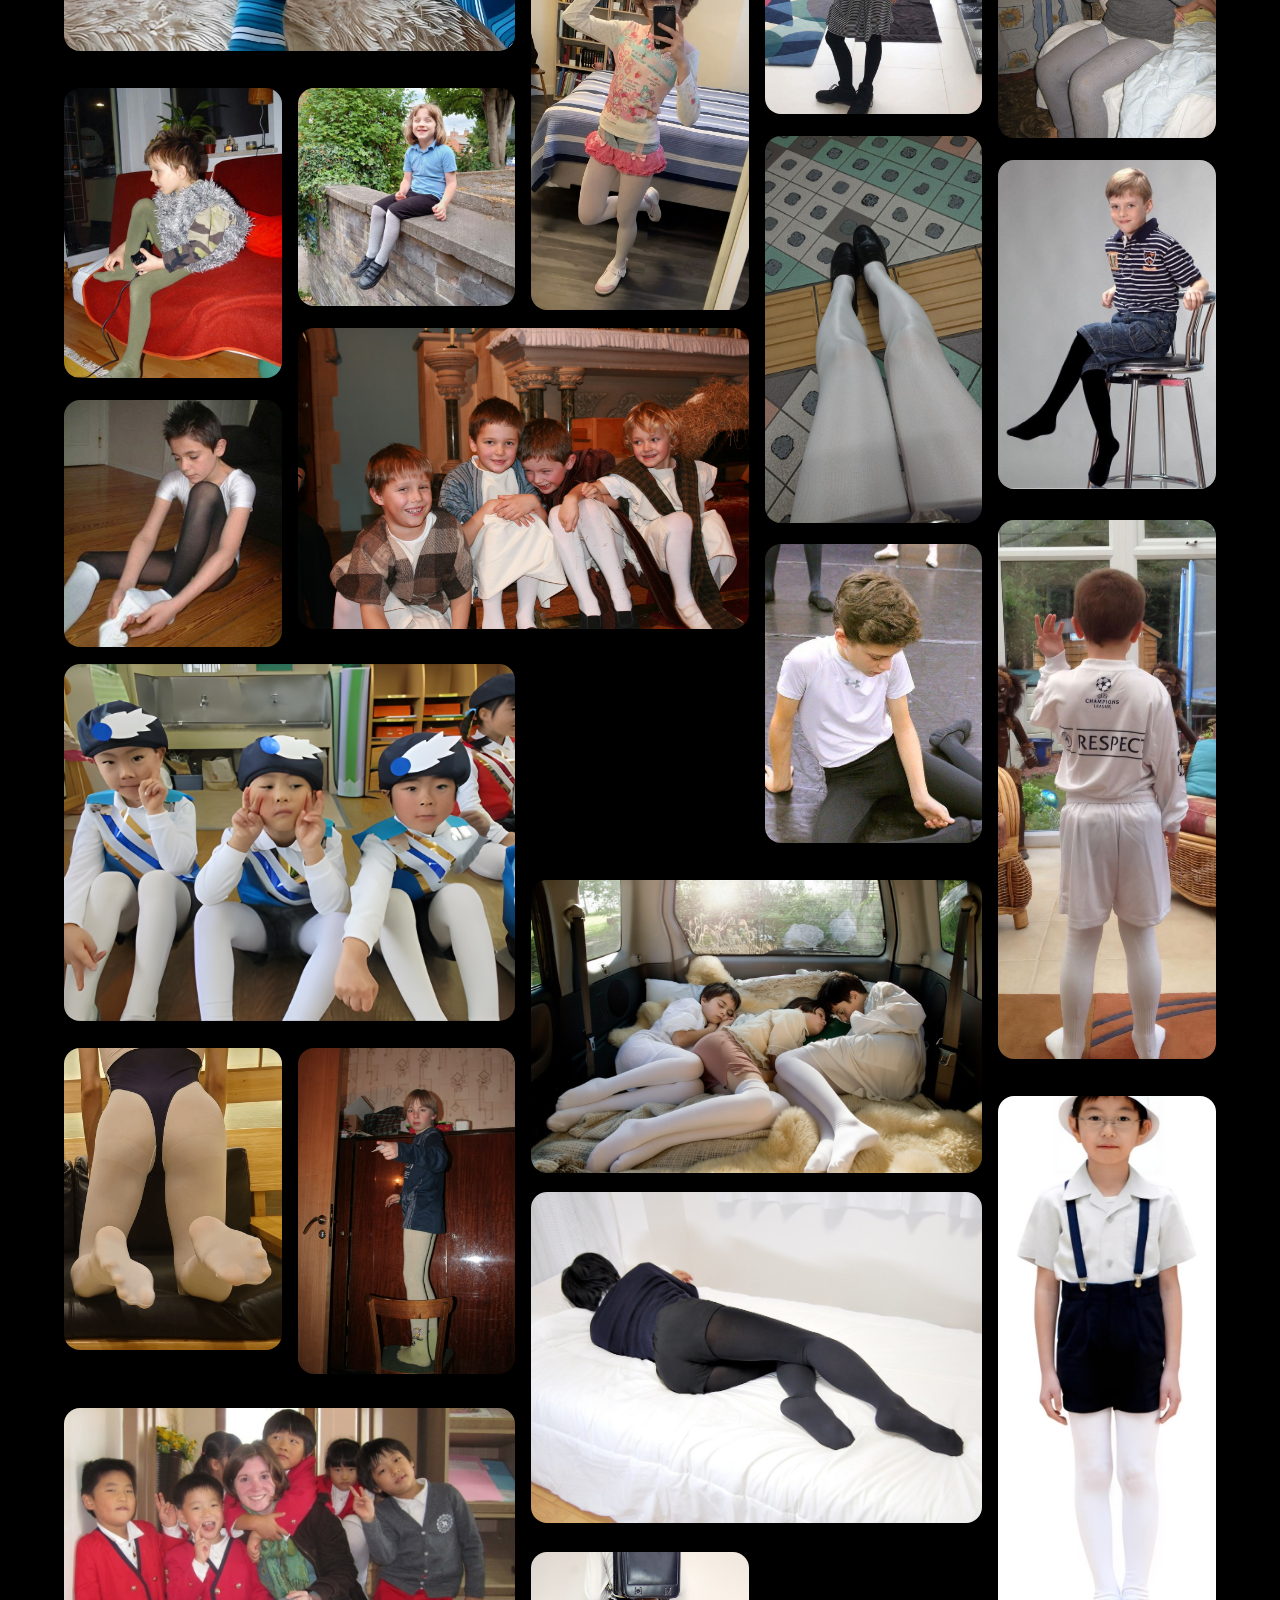
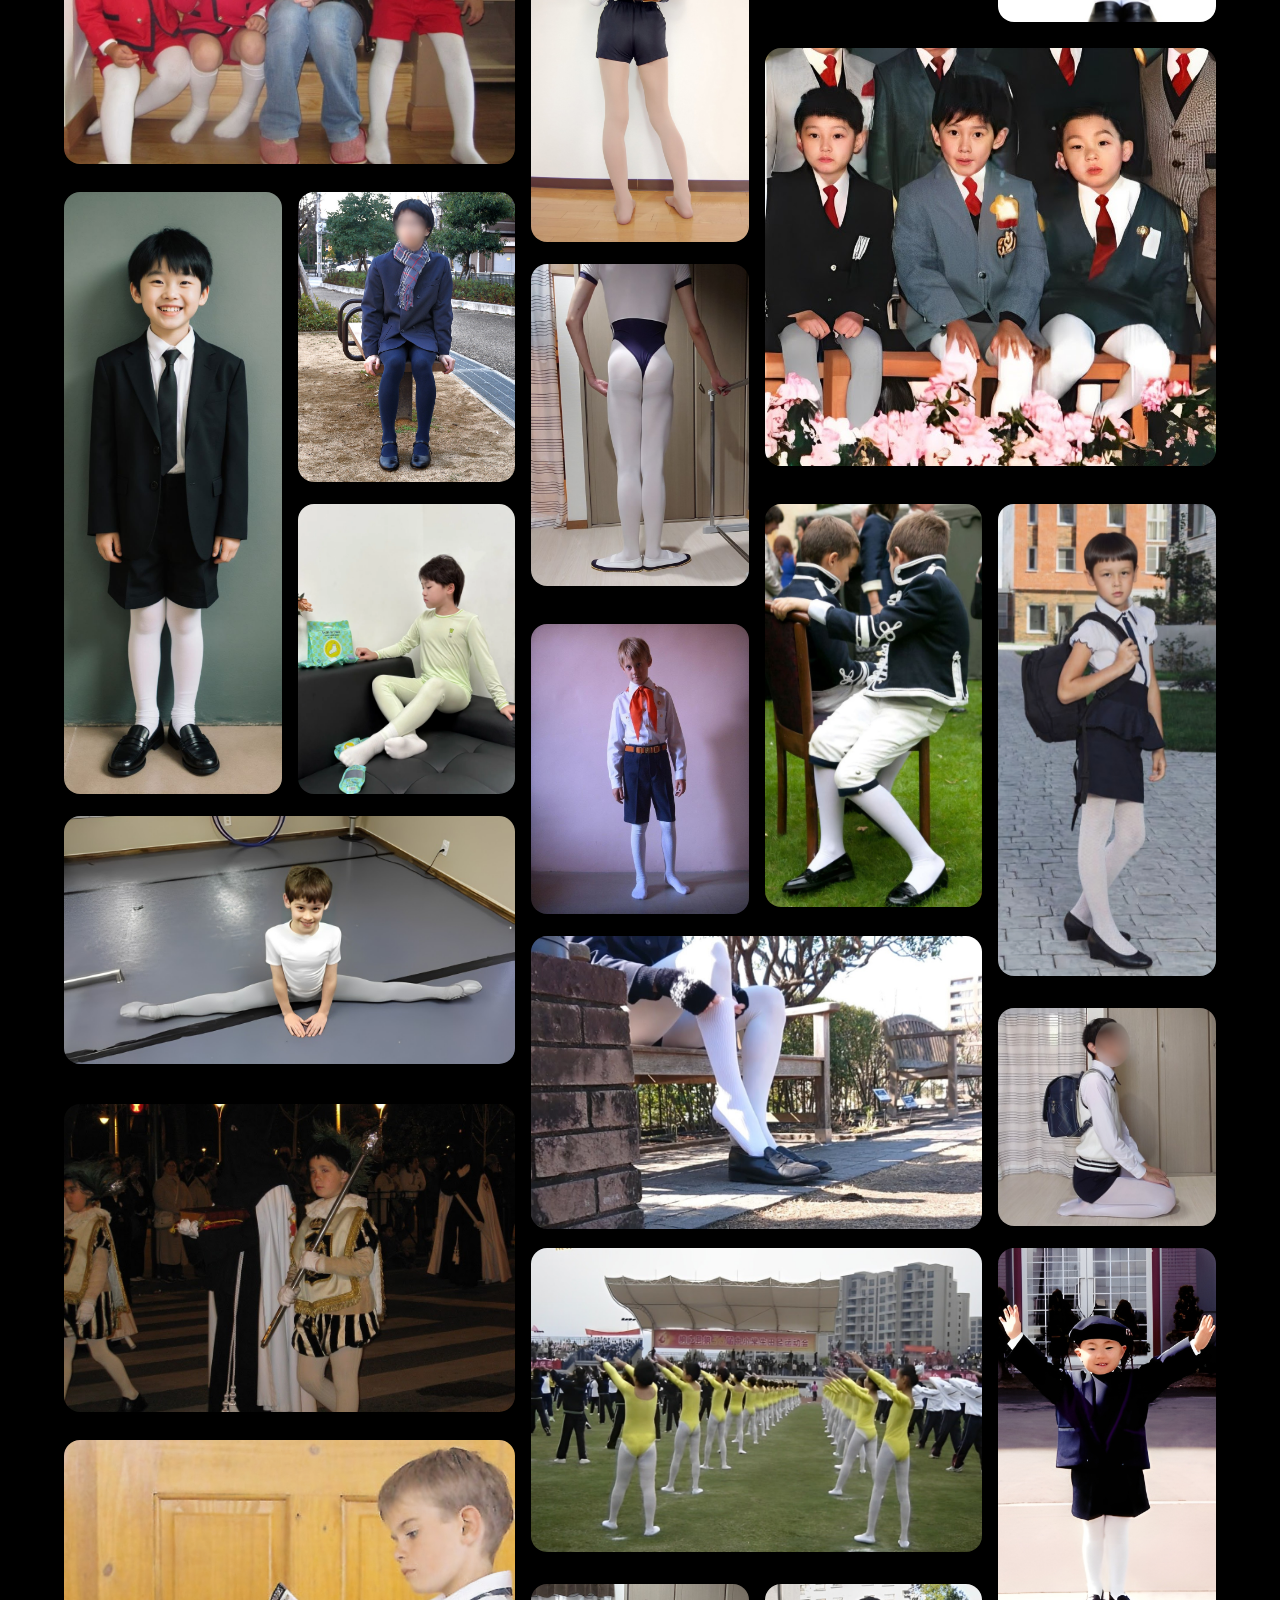
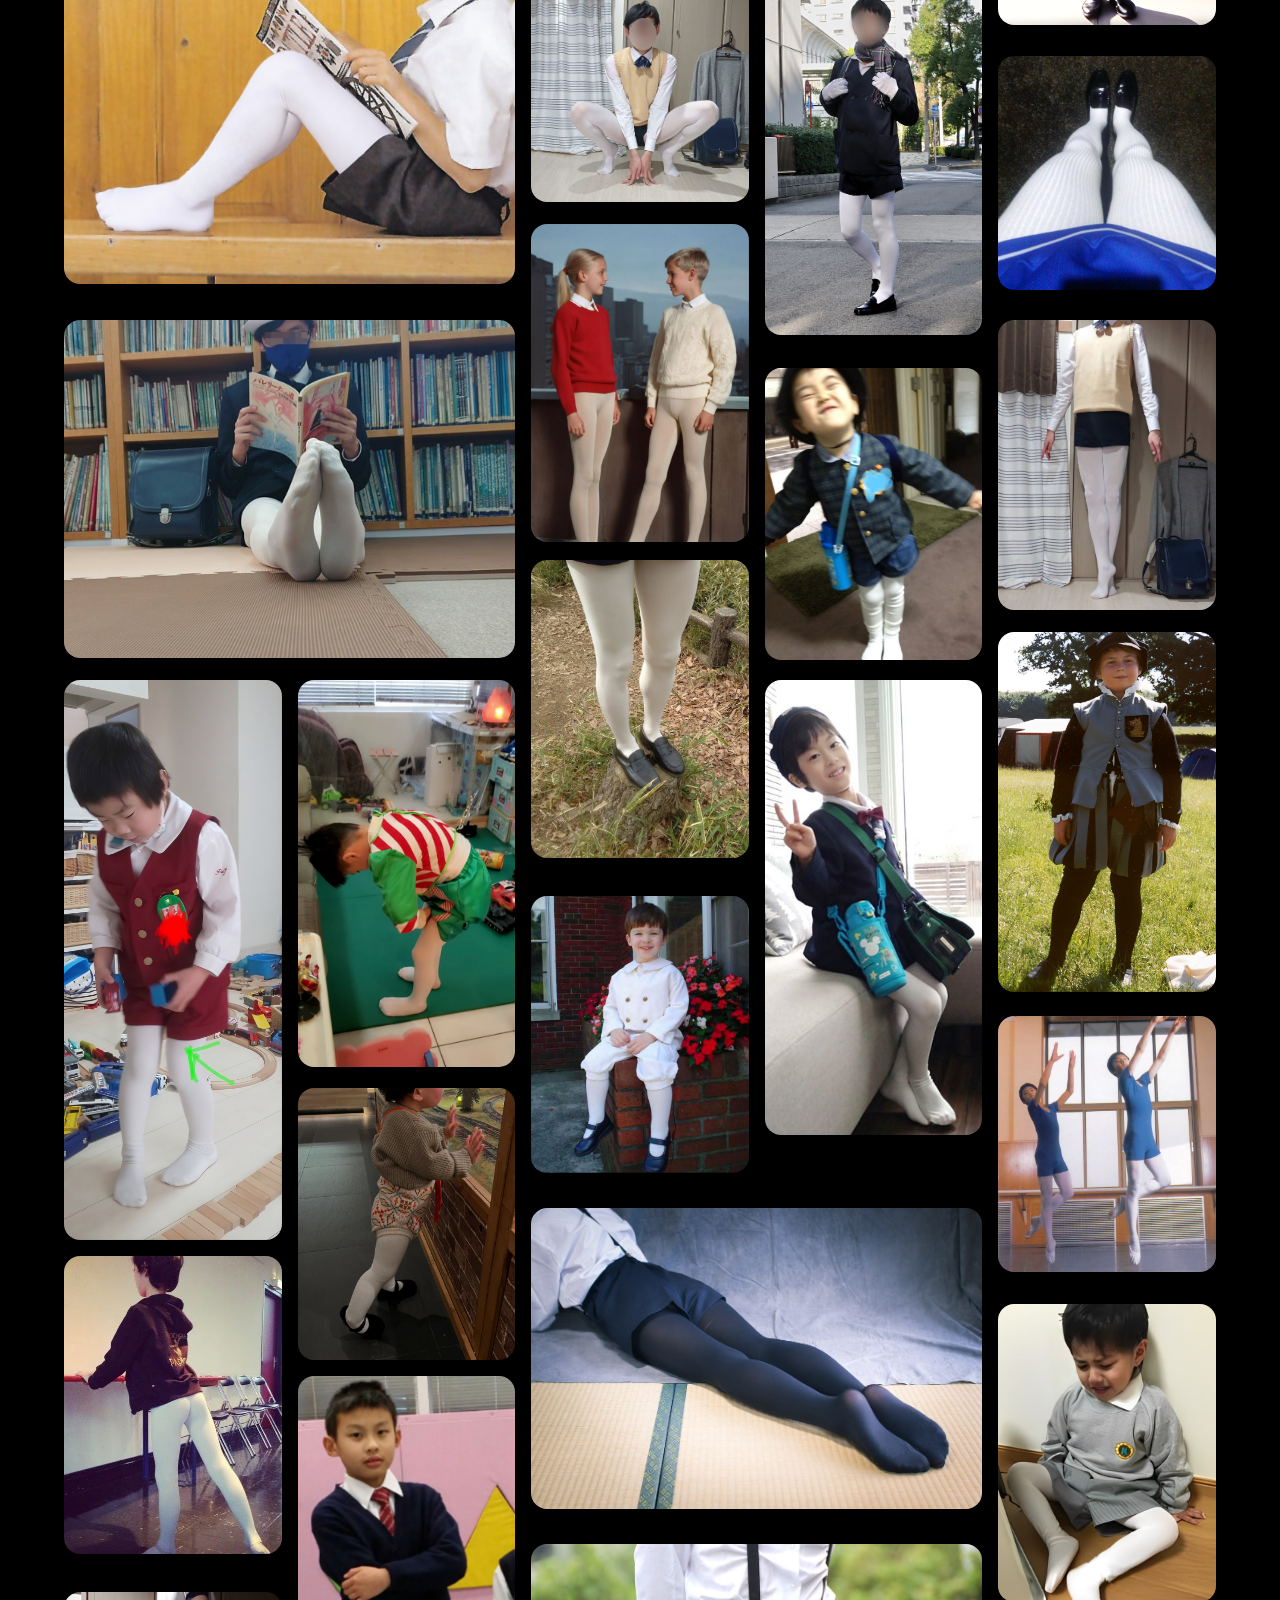
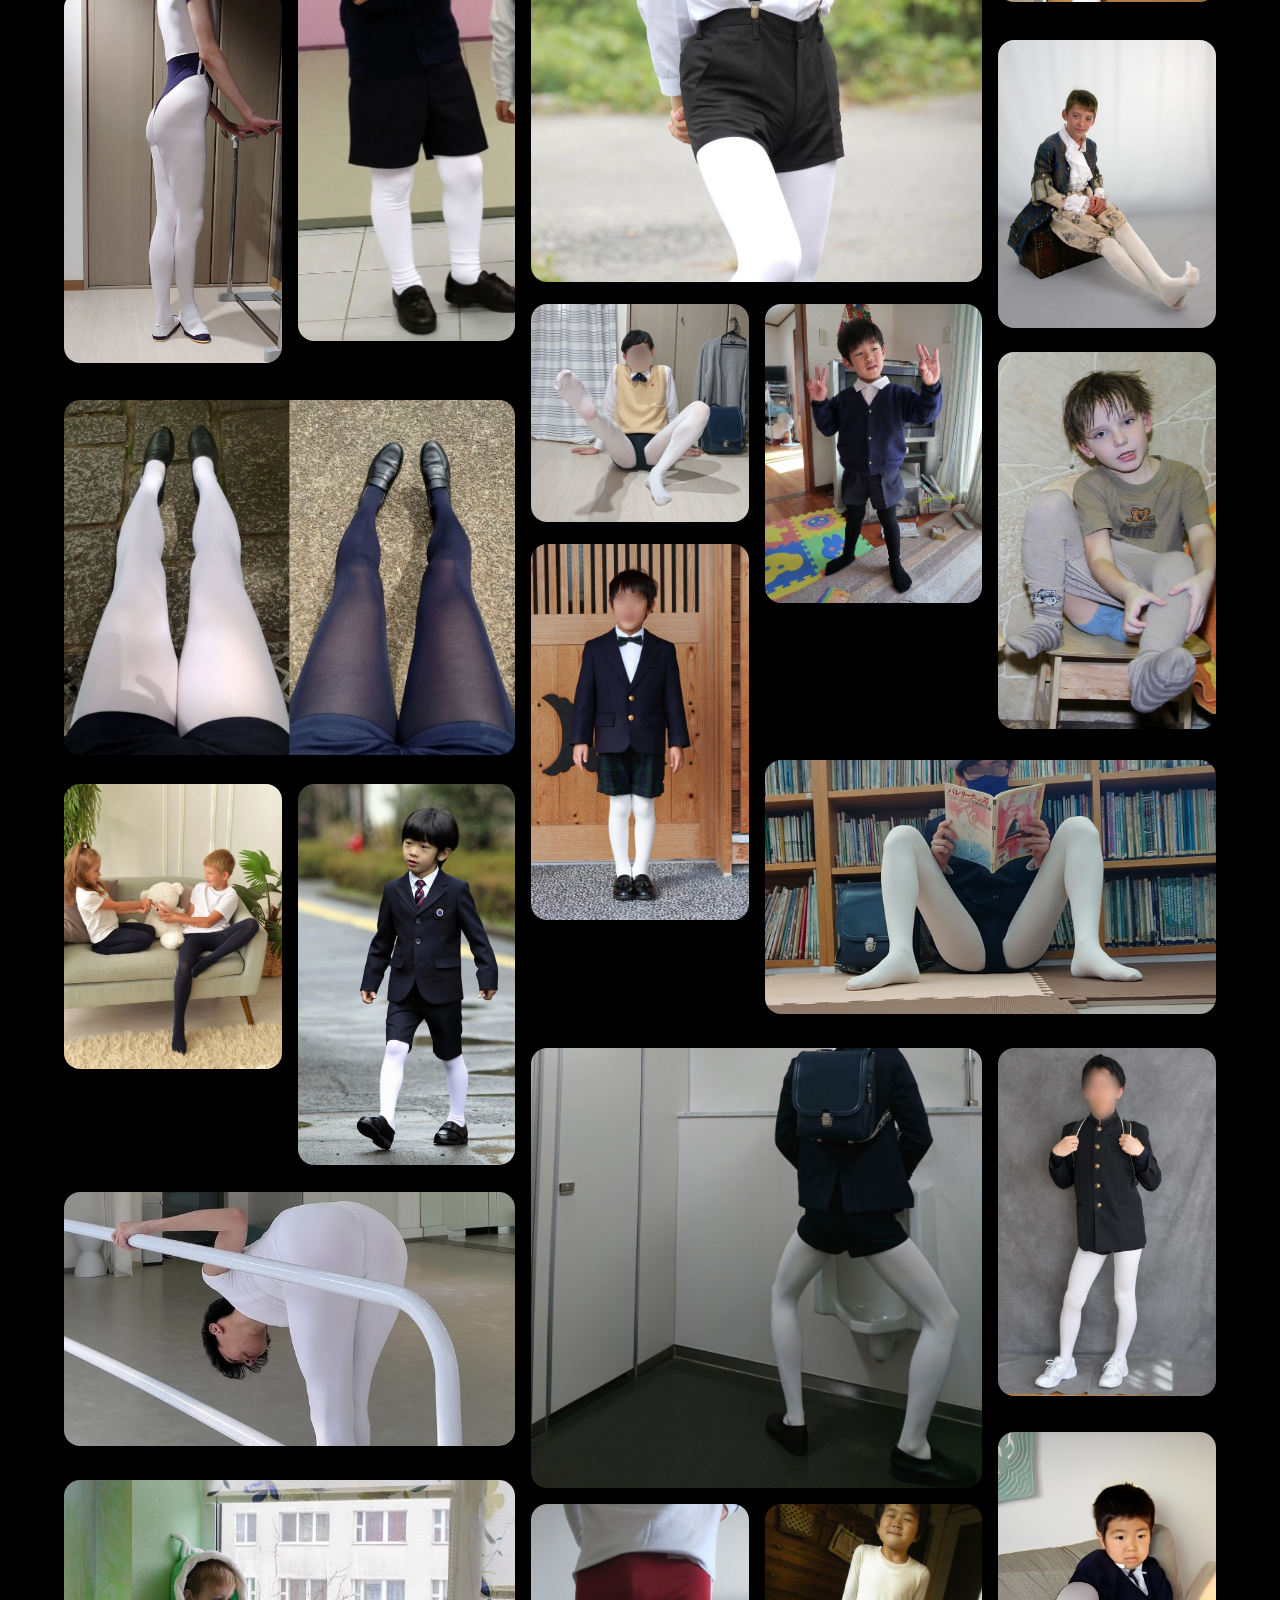
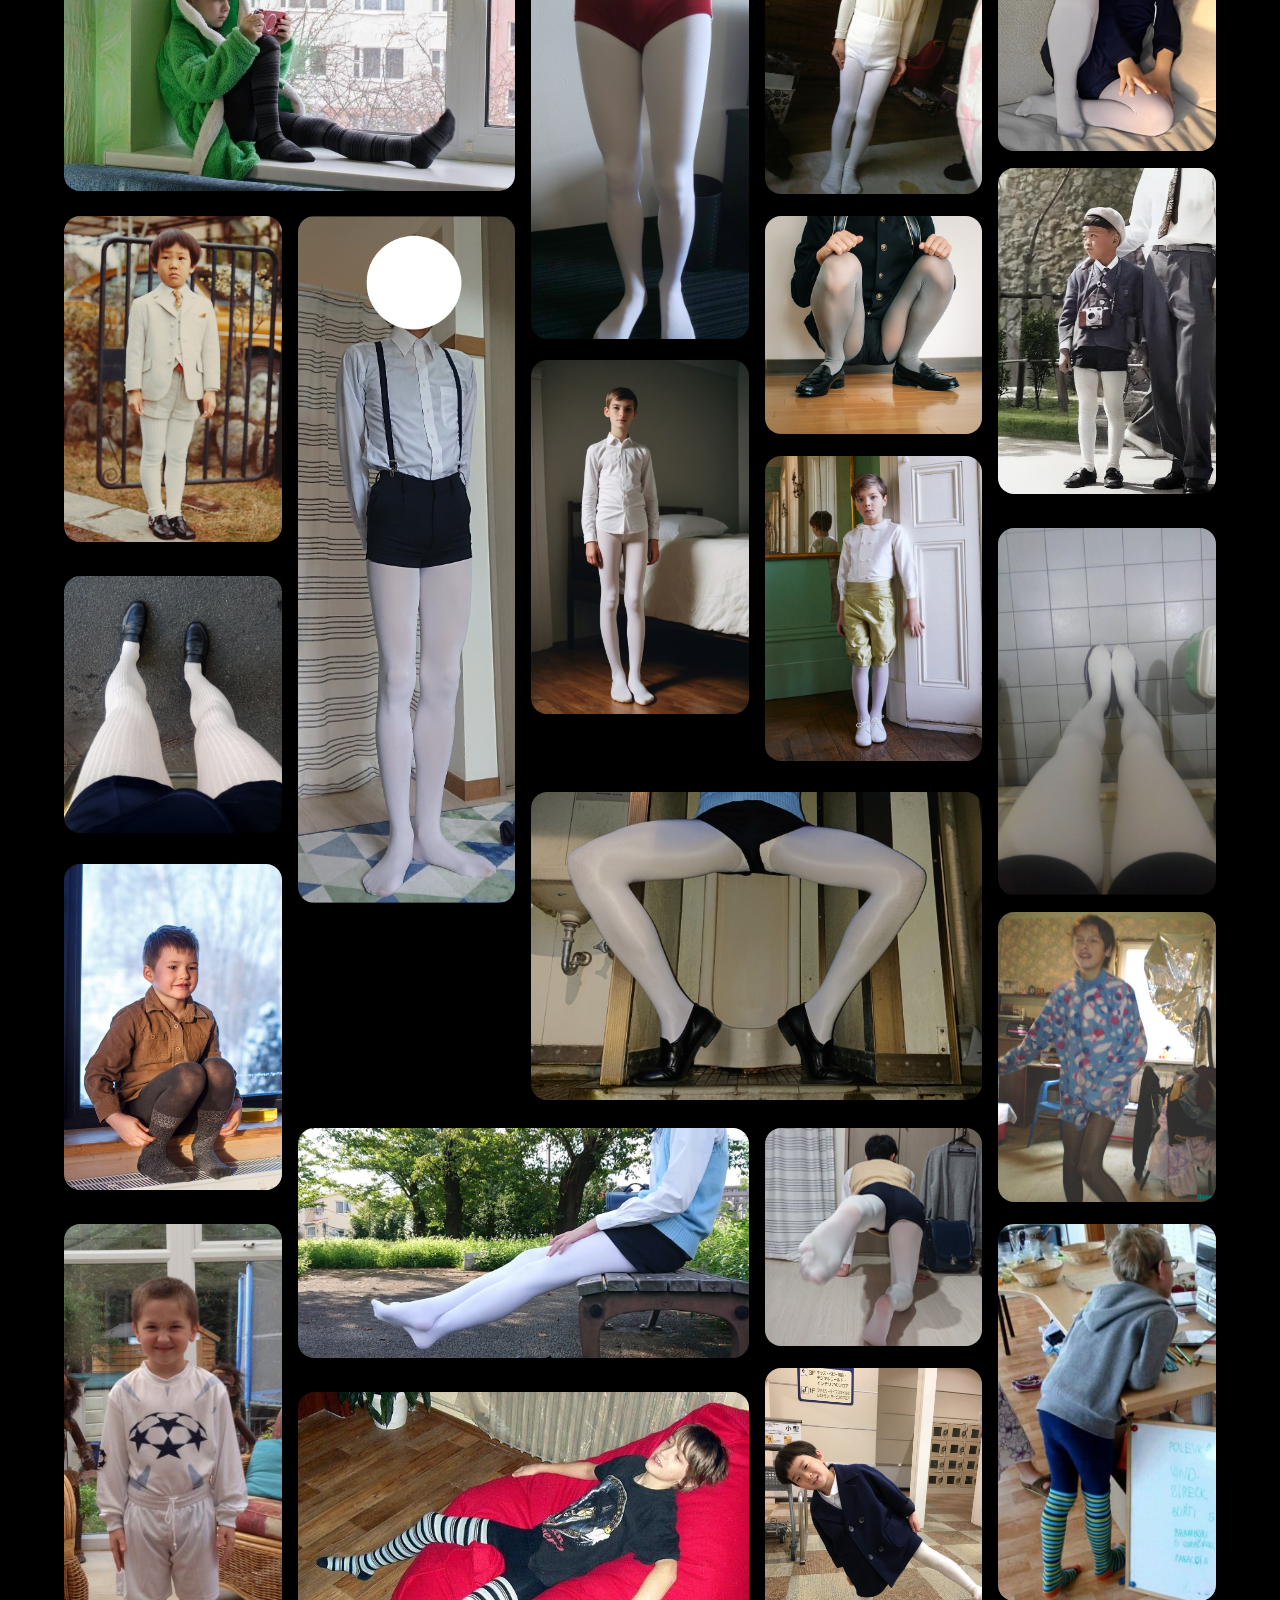
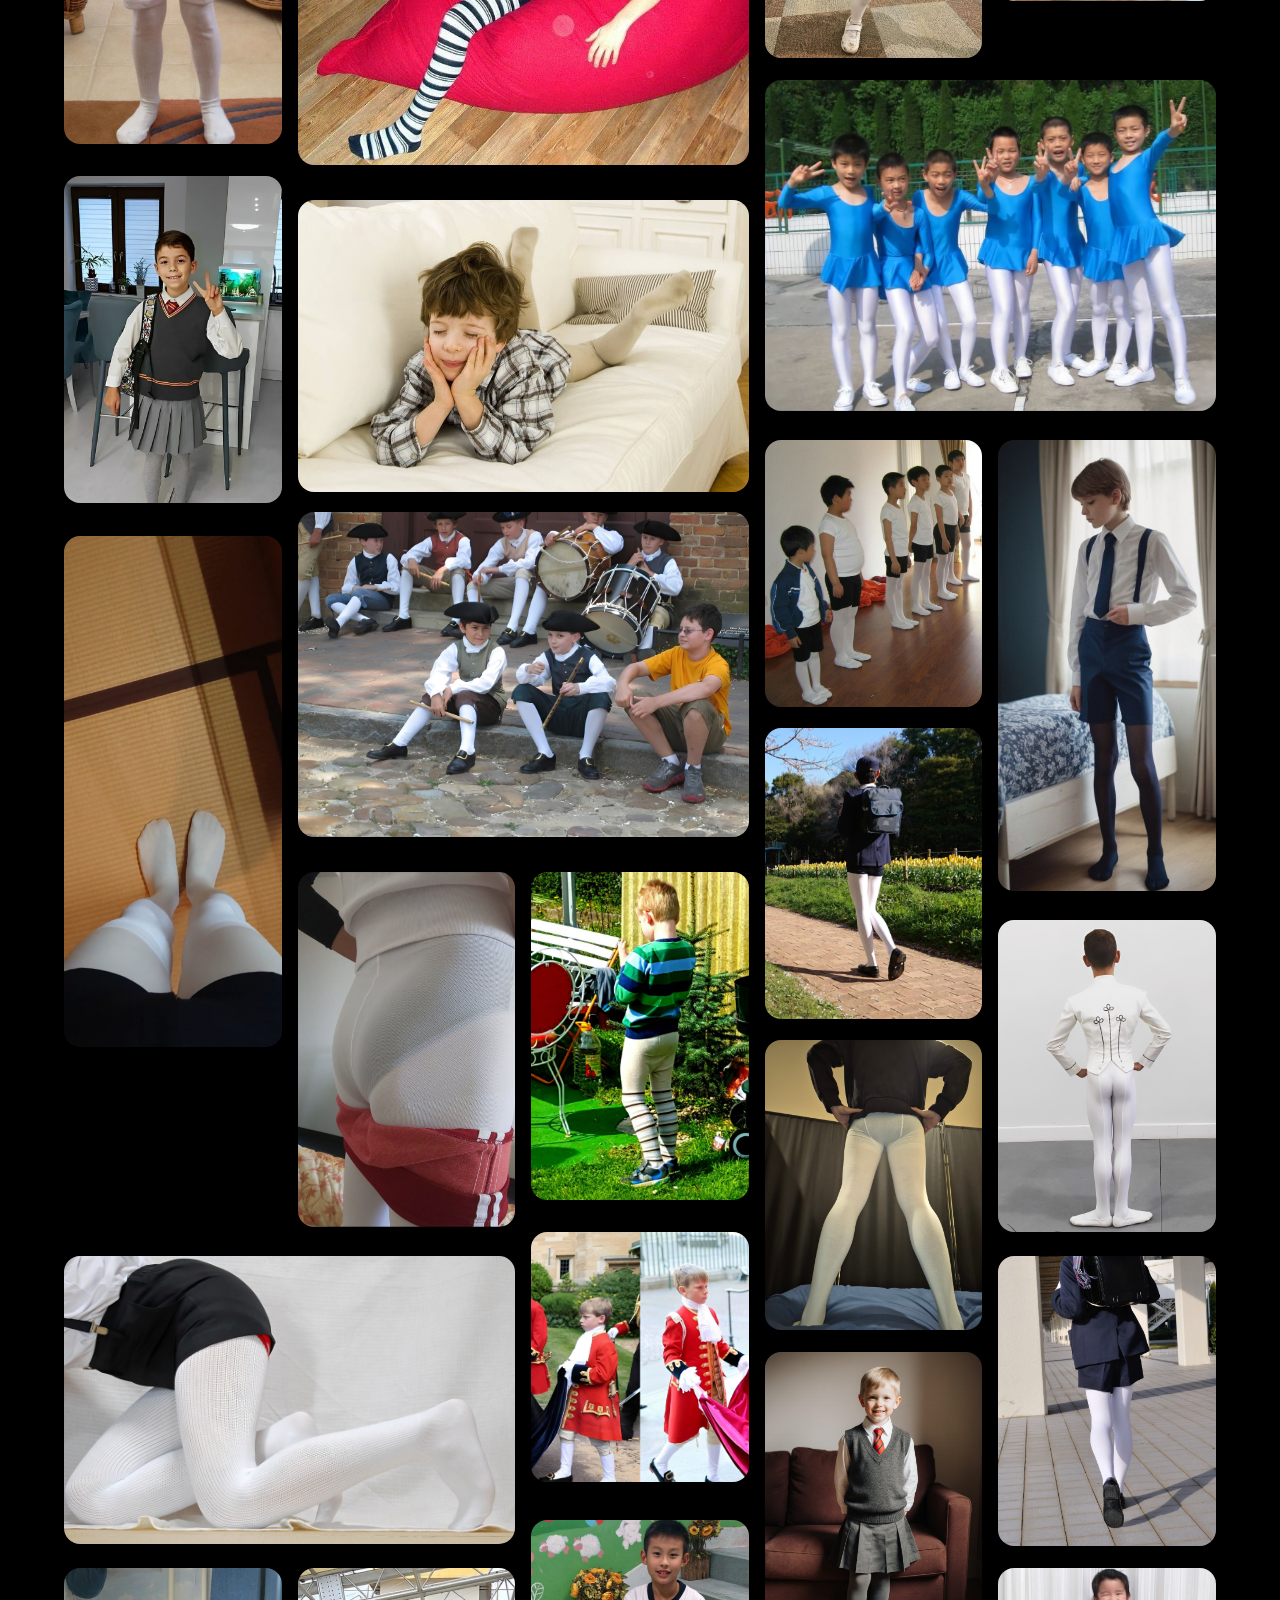
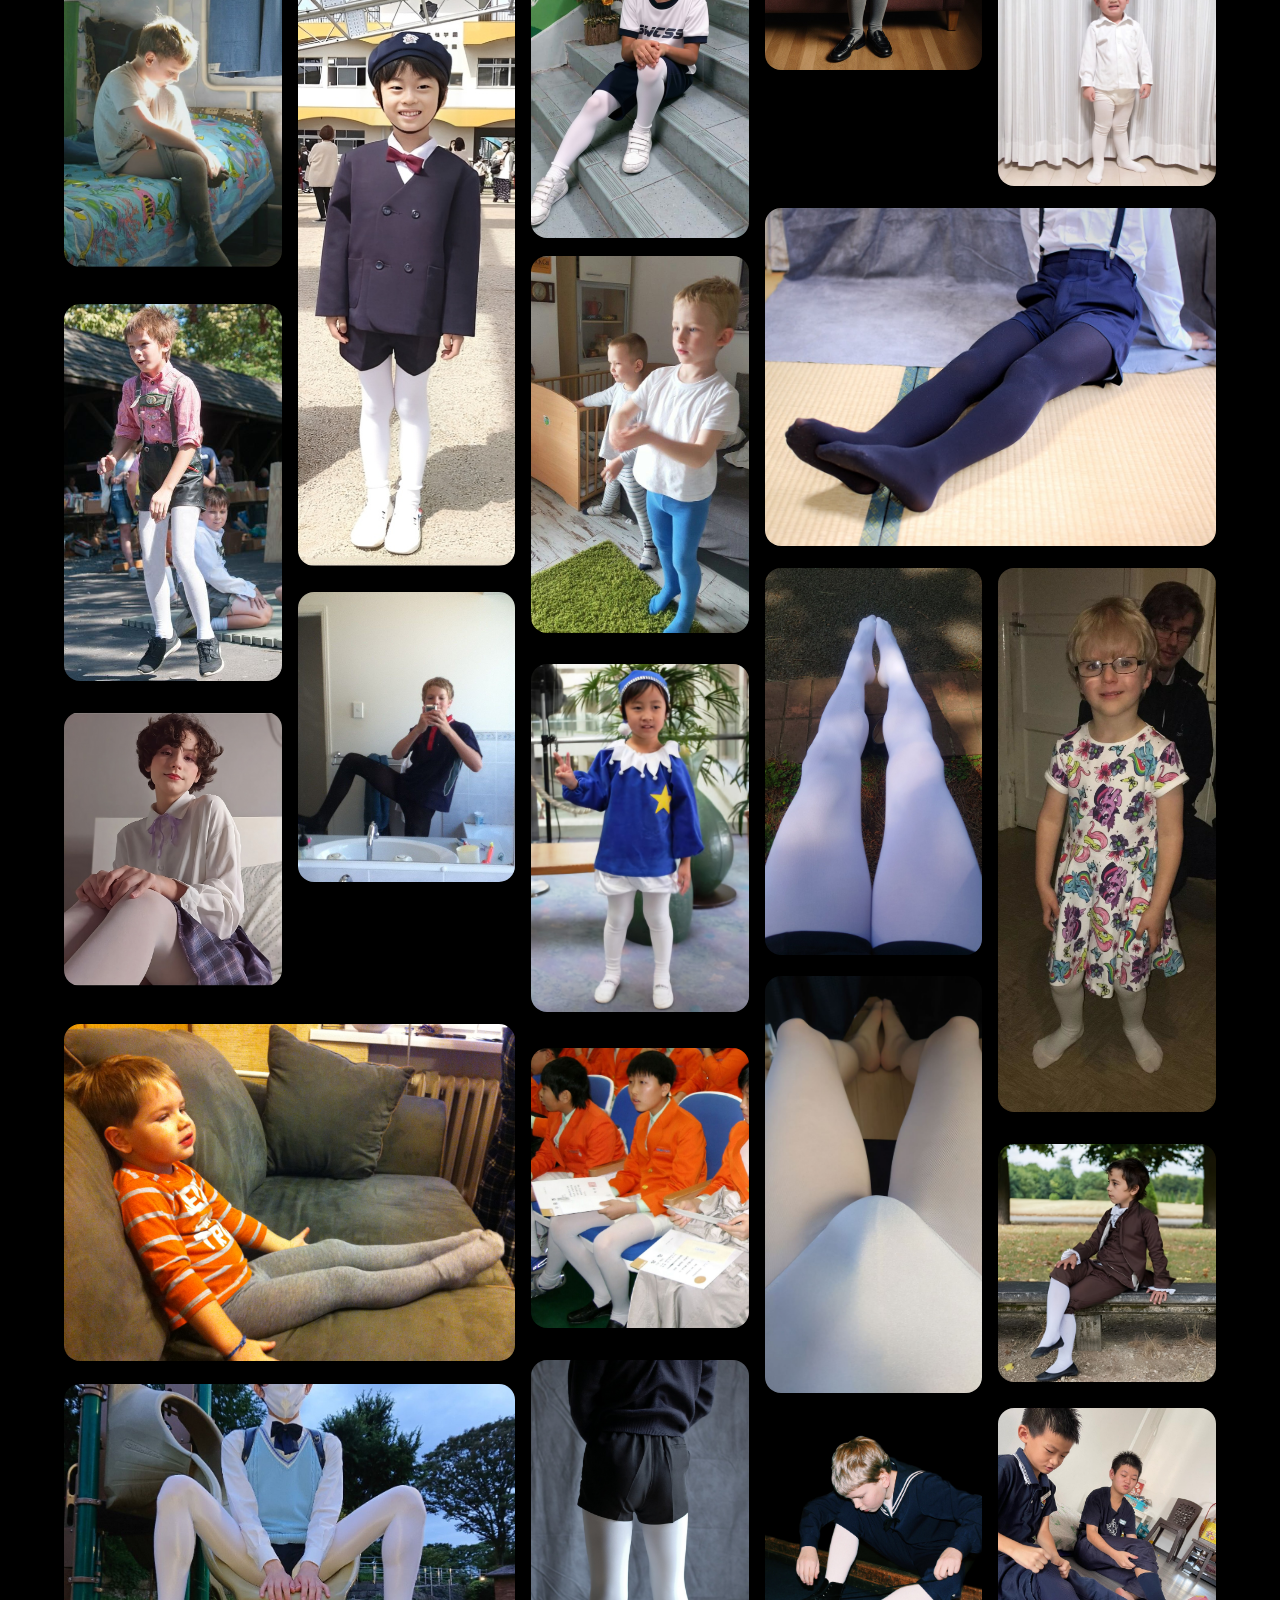
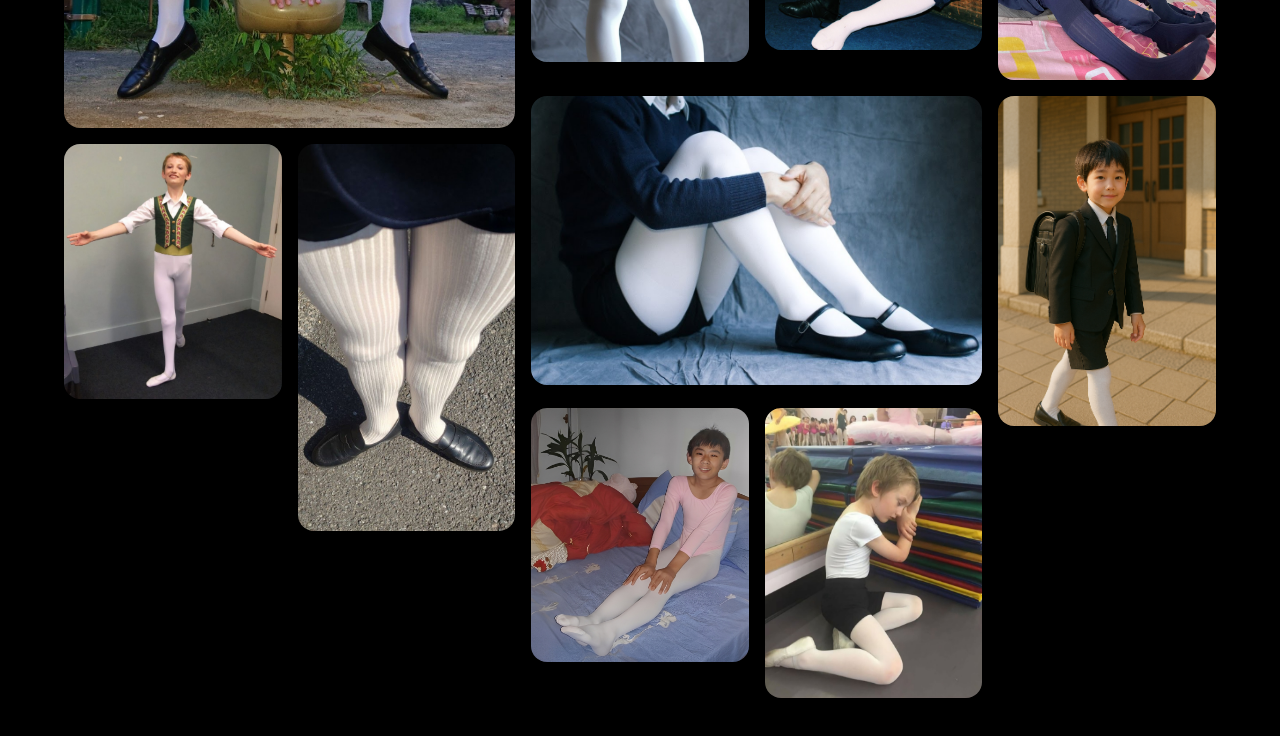
==== commit cbcfd843: "Update index.html" ====
--- a/index.html
+++ b/index.html
@@ -5,7 +5,7 @@
         <meta name="viewport" content="width=device-width, initial-scale=1">
         <title>Boy Tights</title>
         <link rel="icon" type="x-icon" href="/images/icon.png">
-        <link rel="stylesheet" href="/style.css">
+        <link rel="stylesheet" href="style.css">
     </head>
     <body>
         <div class="app">
@@ -90,6 +90,6 @@
             <span id="notify-count" class="count">3</span>
             <span id="notify-suffix">s</span>
         </div>
-        <script src="/script.js"></script>
+        <script src="script.js"></script>
     </body>
 </html>
